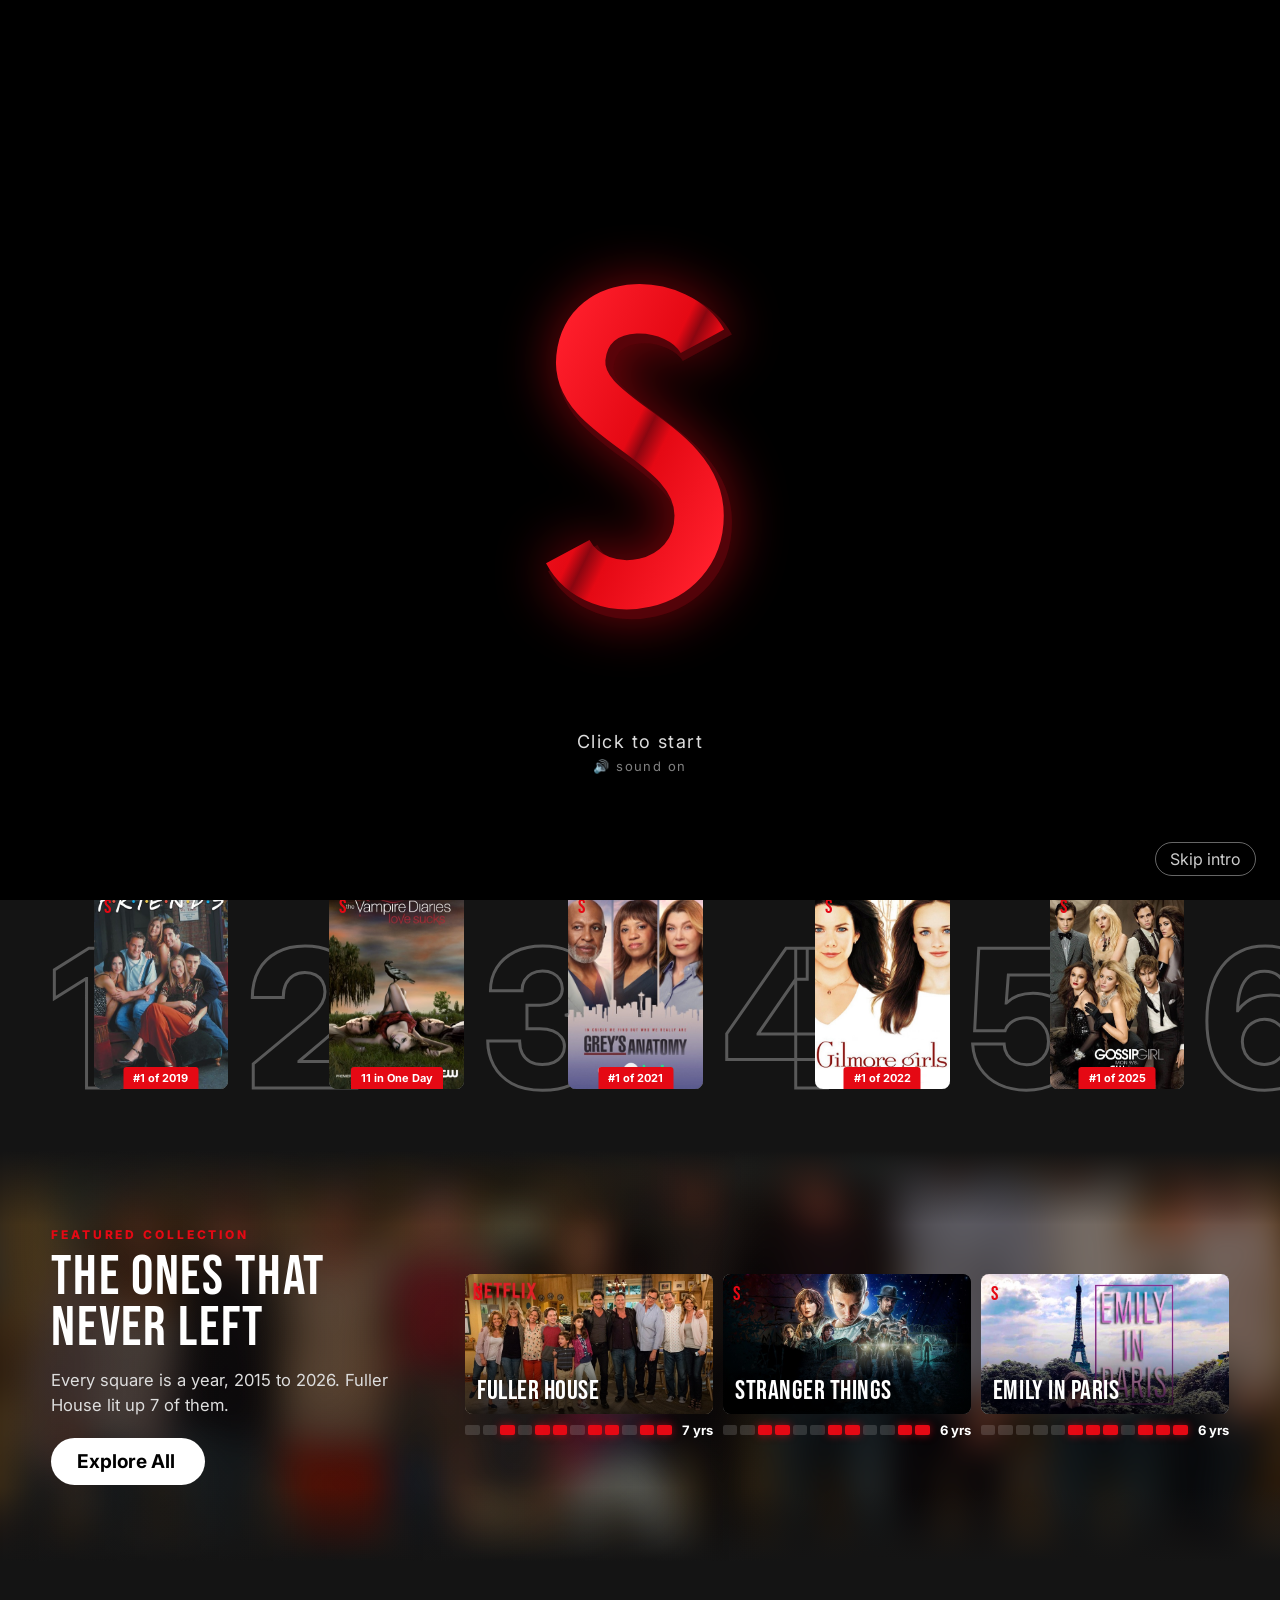
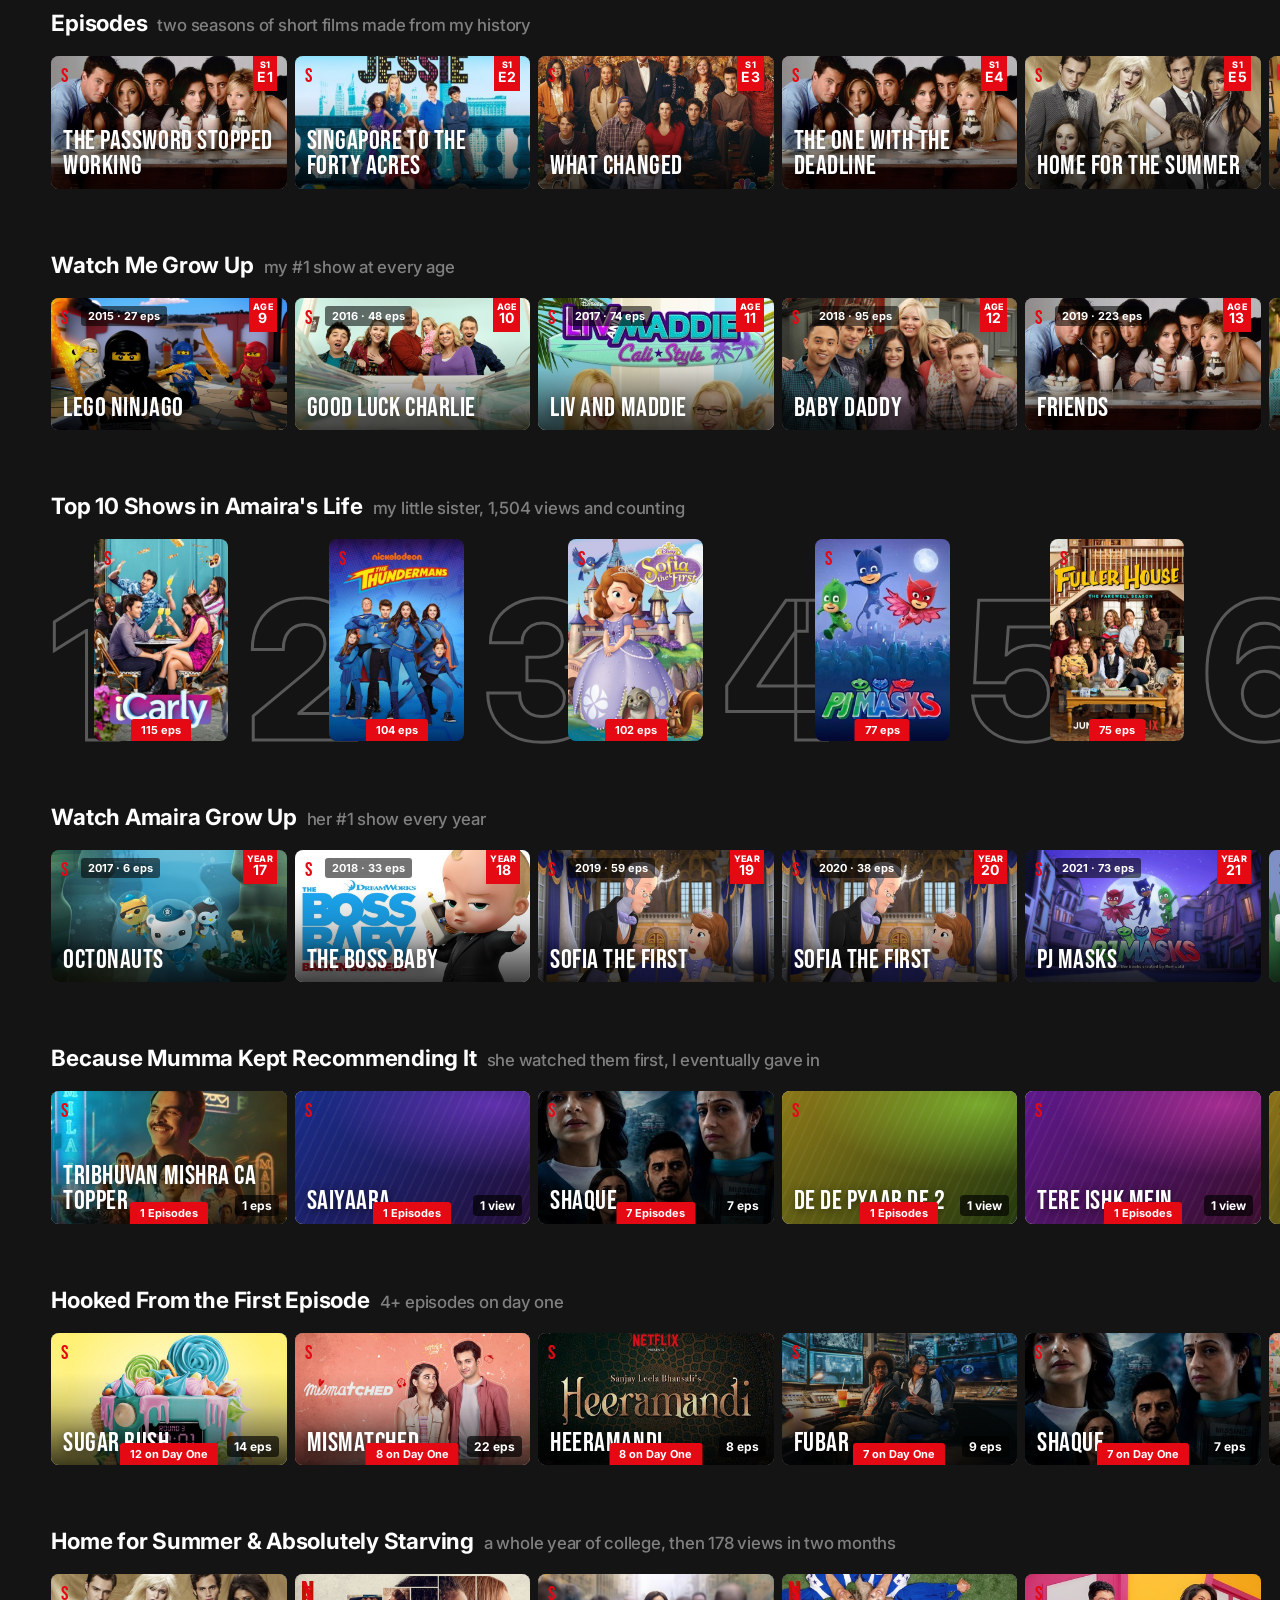
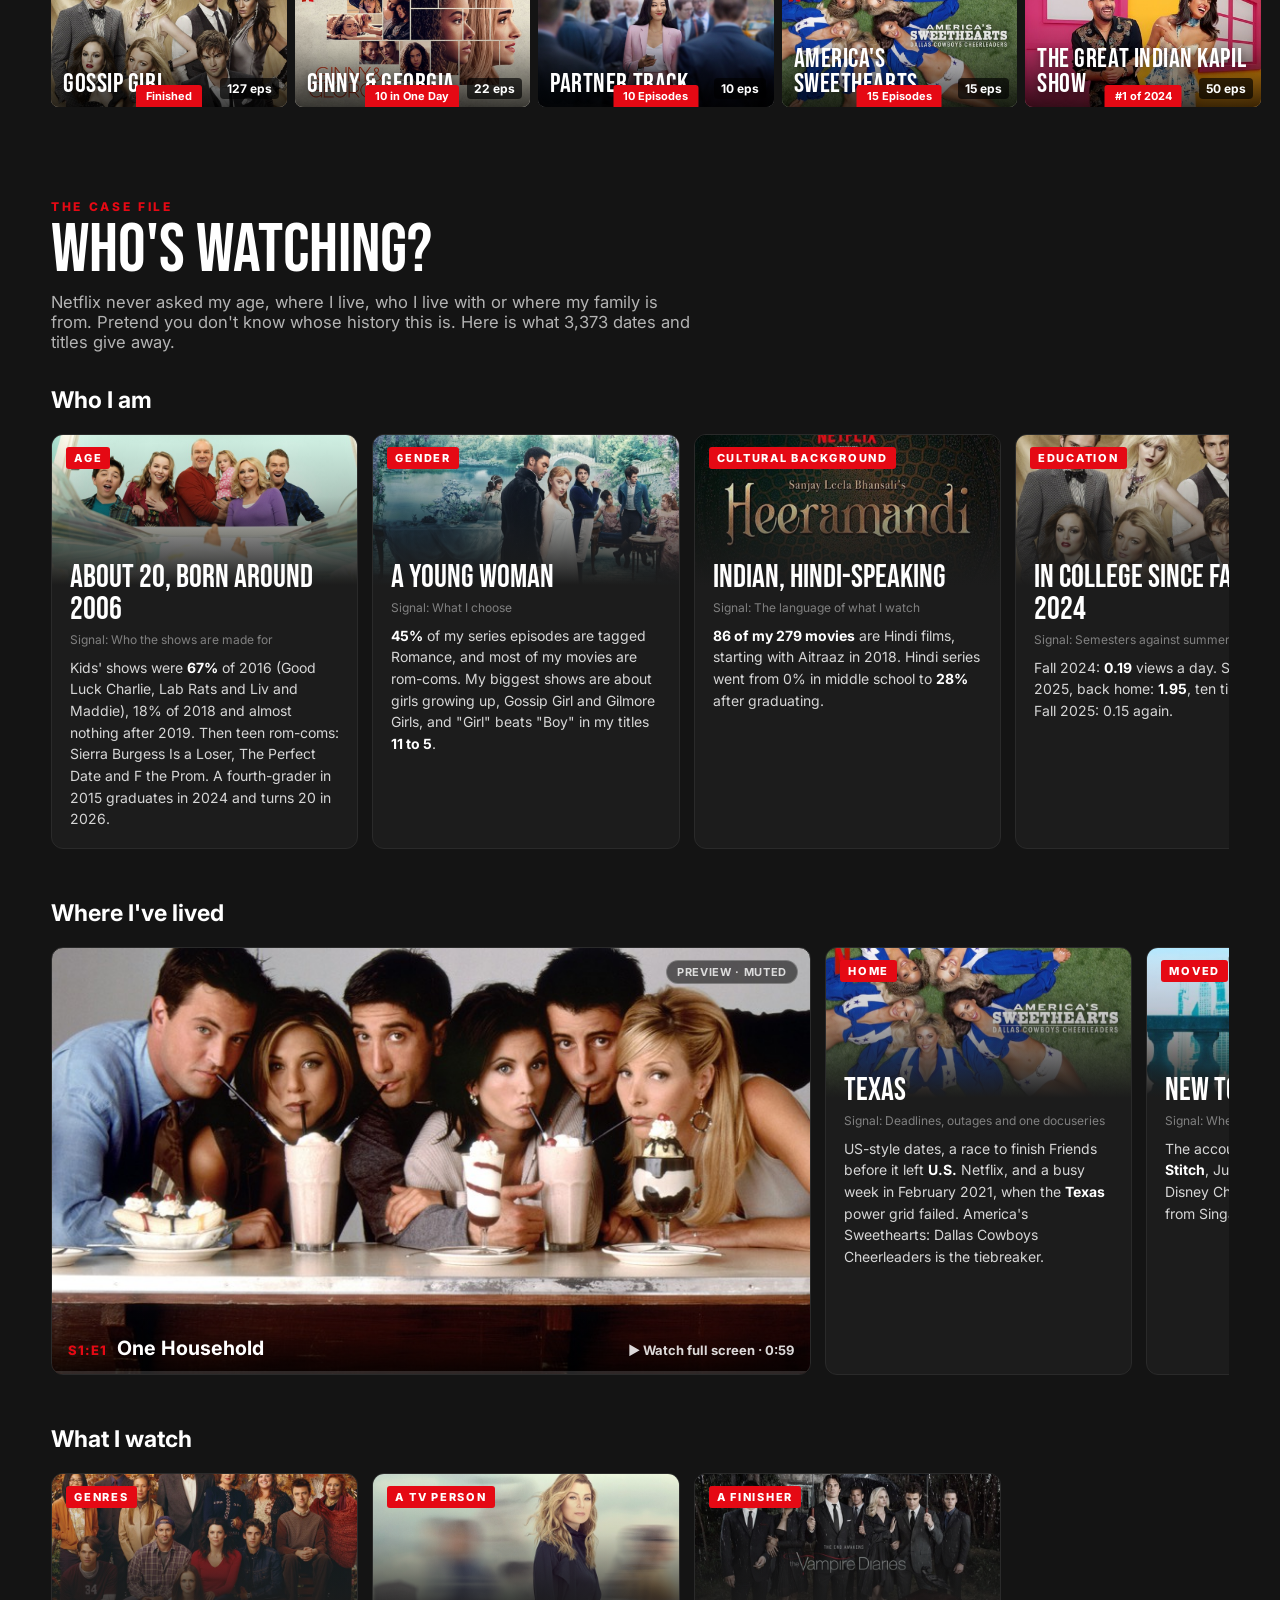
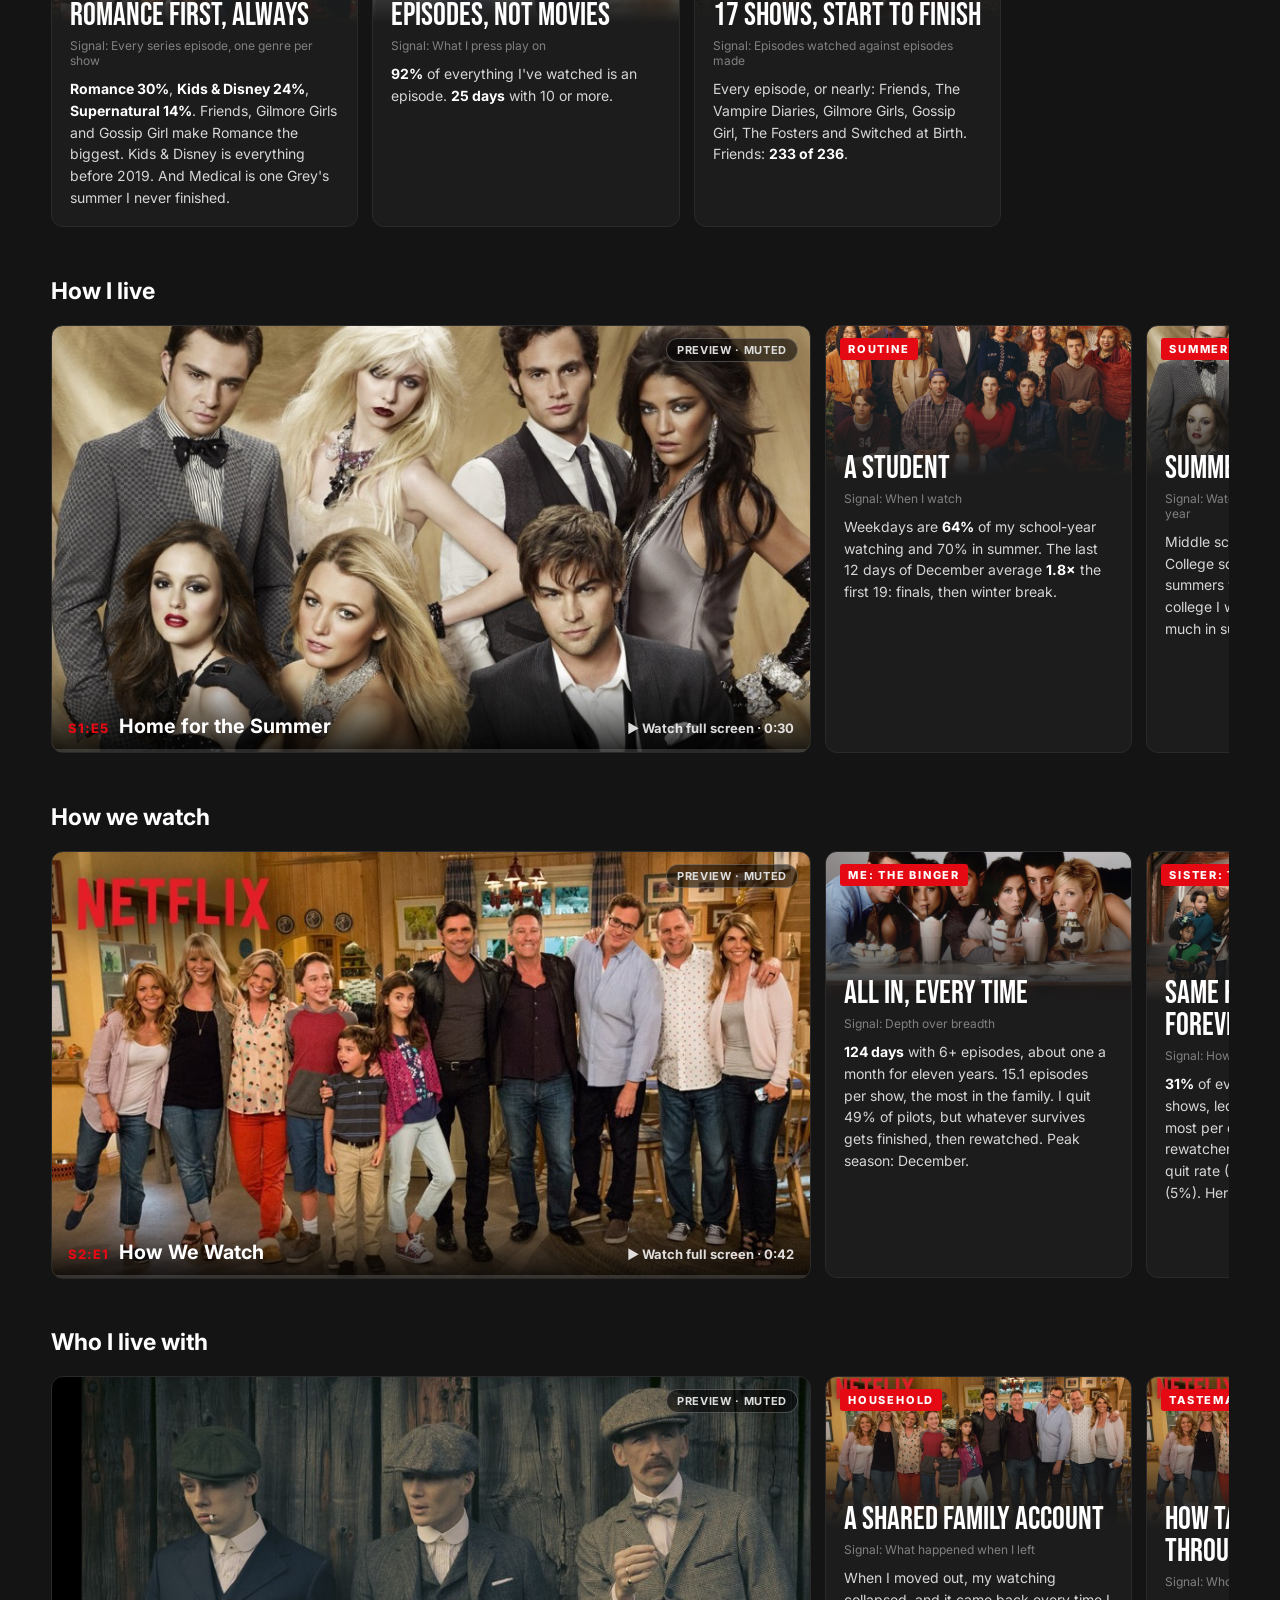
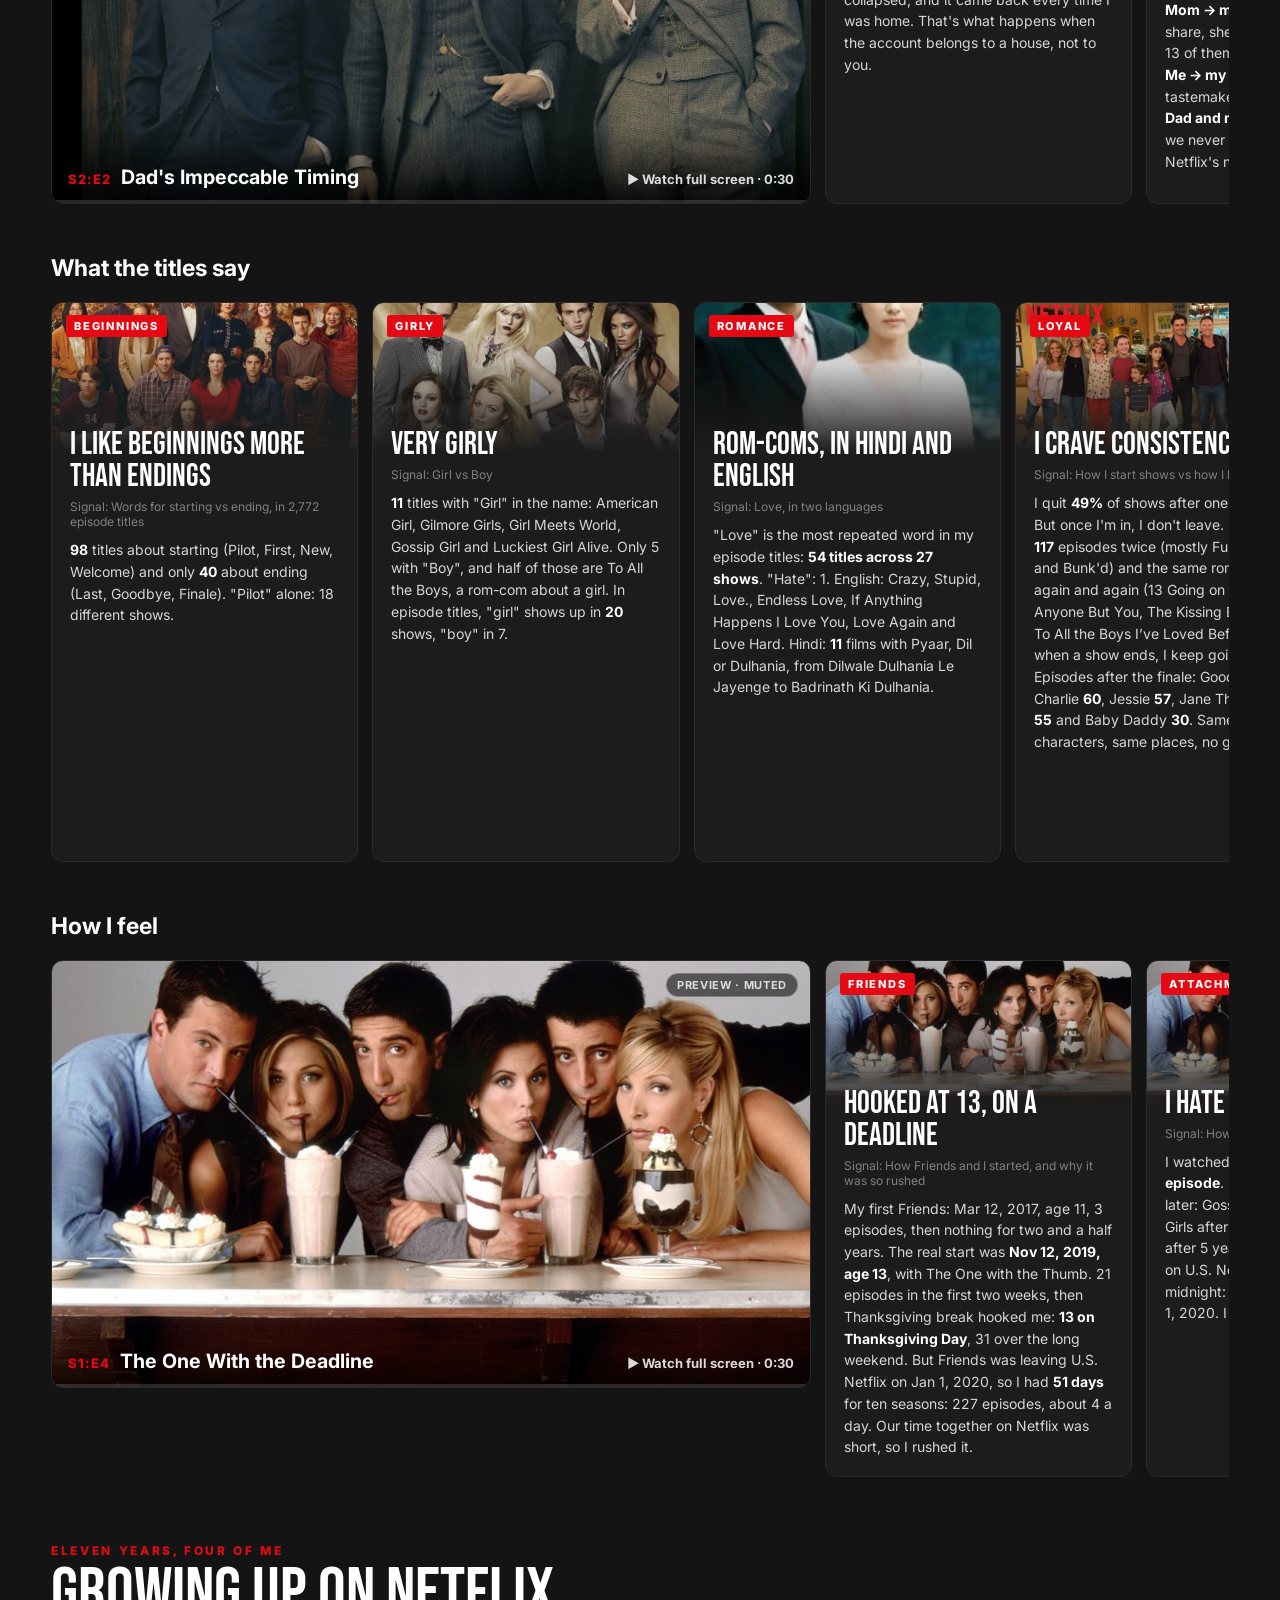
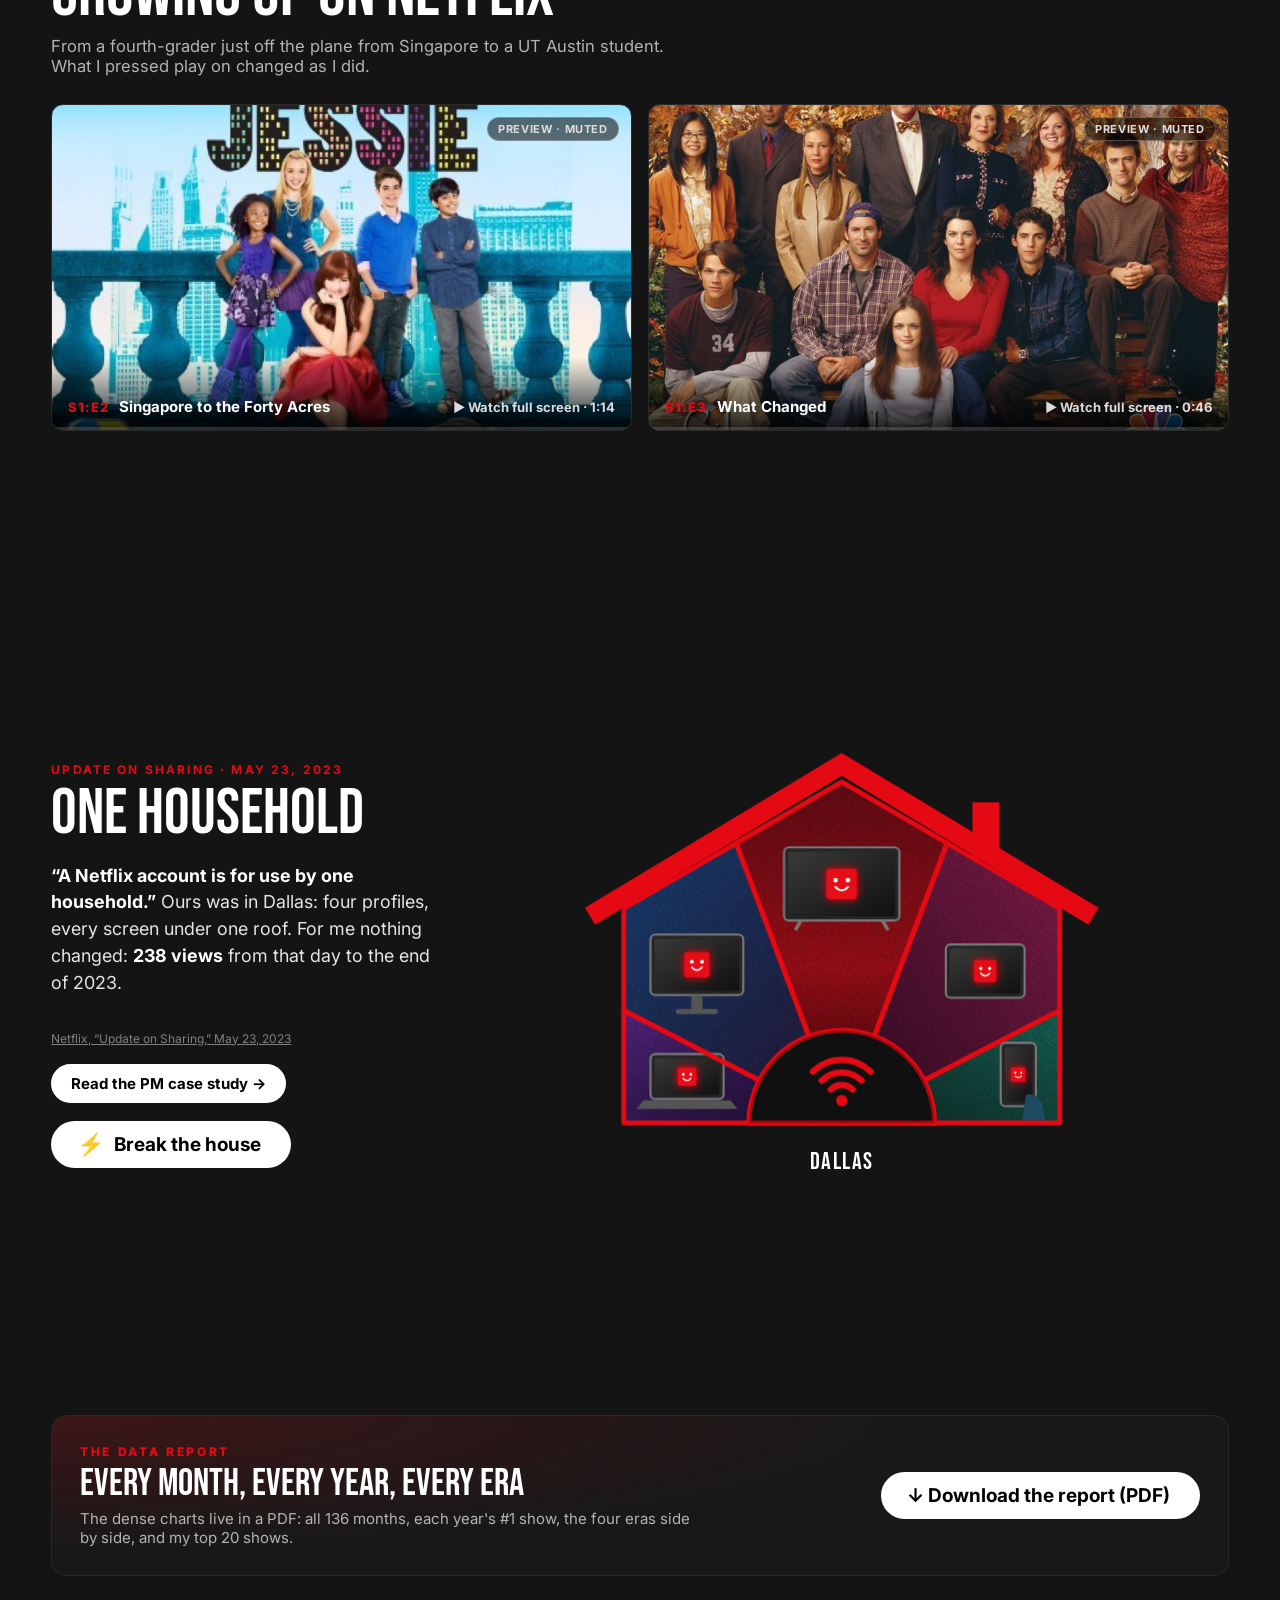
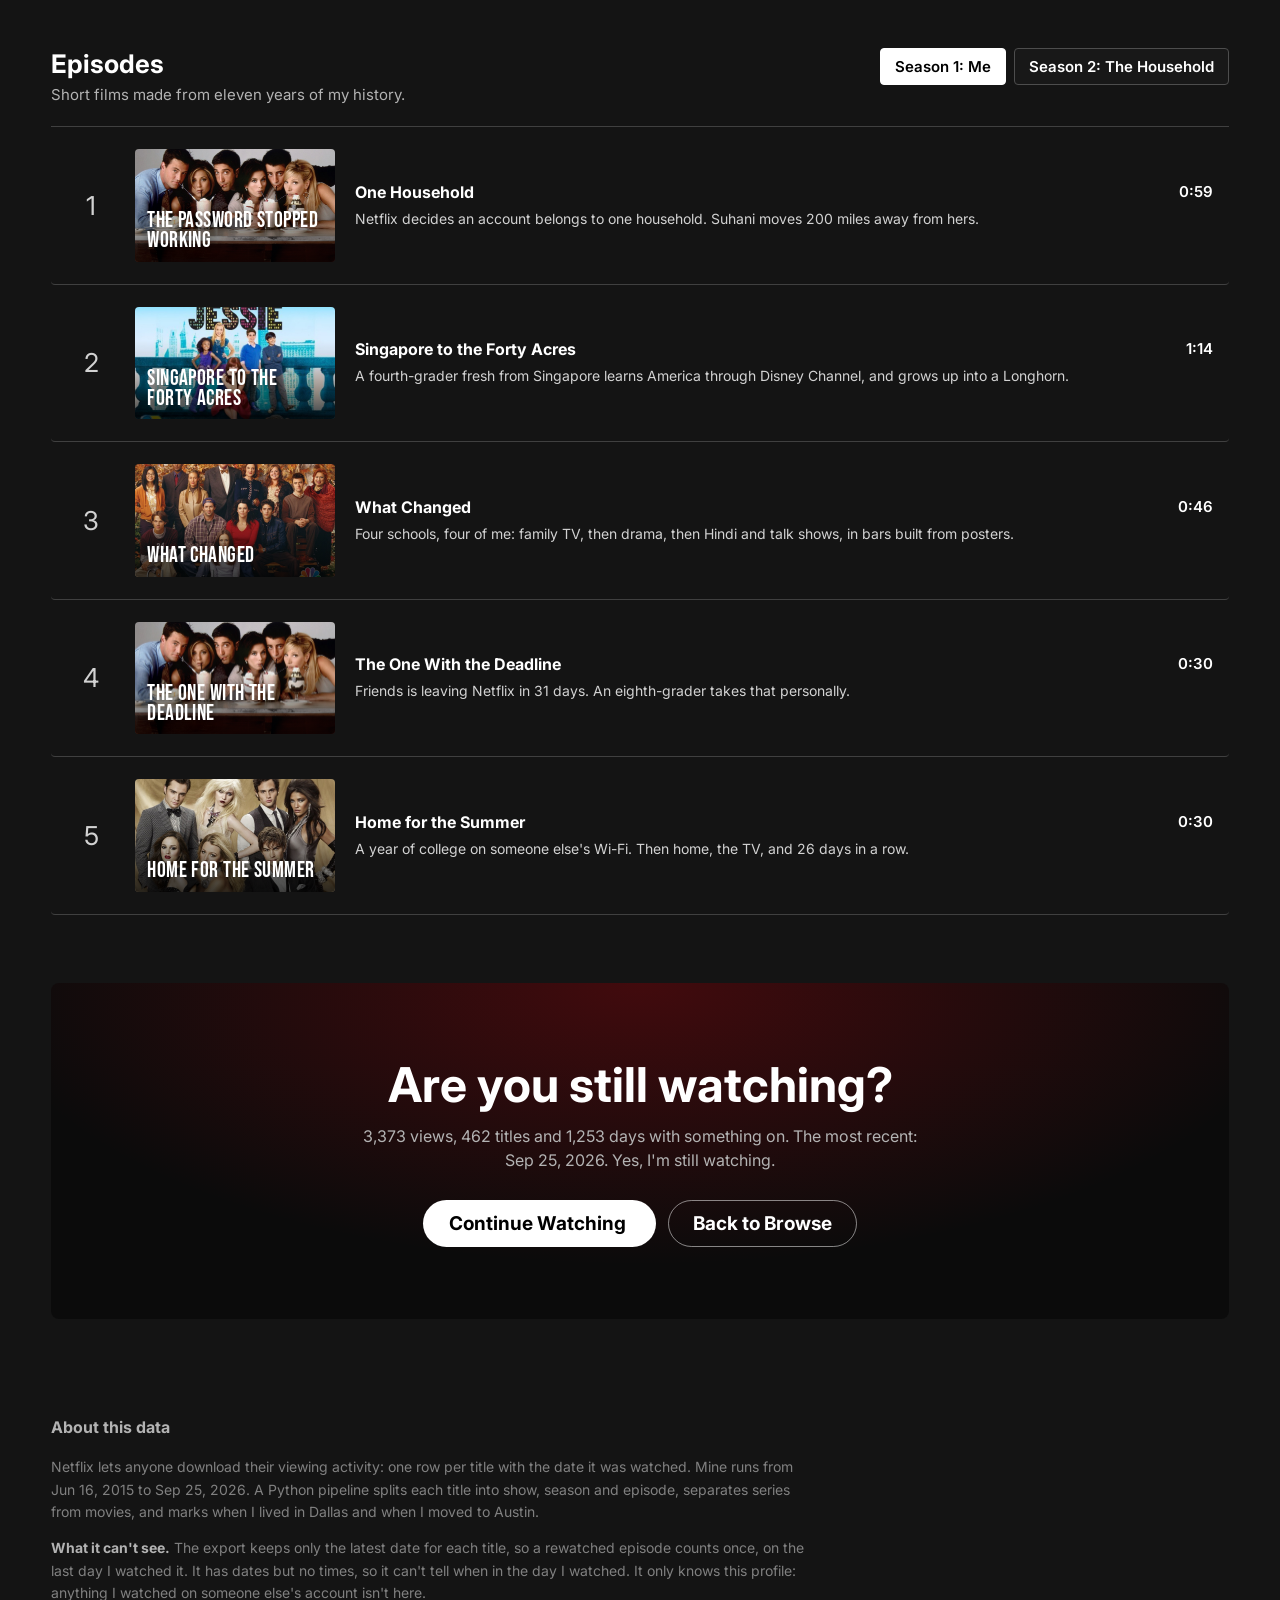
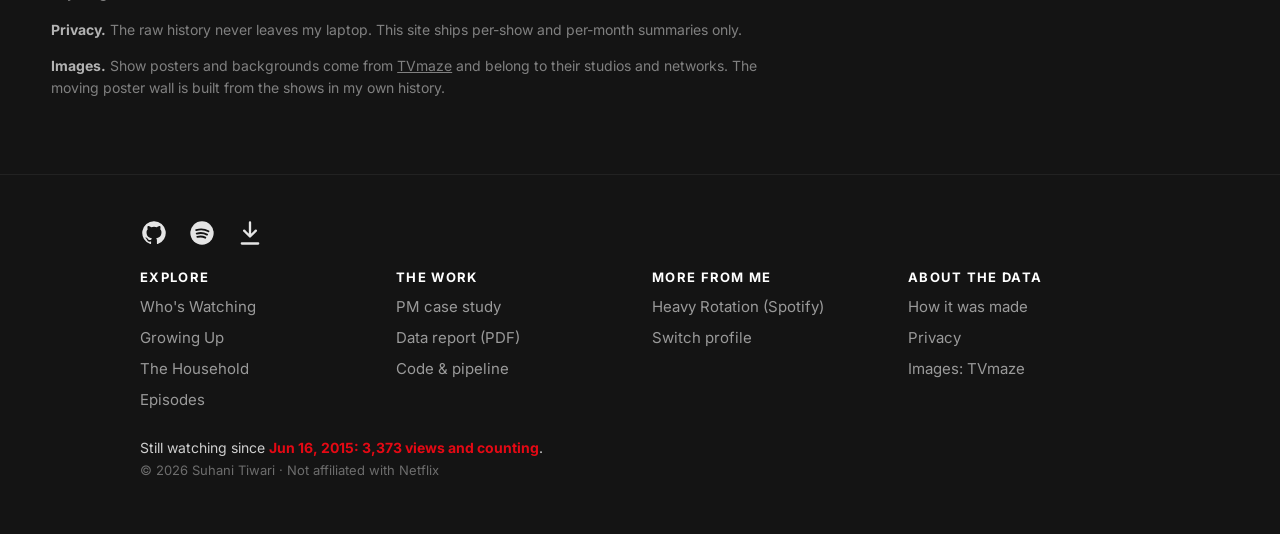
==== index.html @ adca88b9 "New intro and ta-dum, episodes by season with scenes, interactive house, persona peeks, Amaira's row" ====
<!doctype html>
<html lang="en">
<head>
<meta charset="utf-8">
<meta name="viewport" content="width=device-width, initial-scale=1">
<title>Still Watching | Suhani Tiwari</title>
<meta name="description" content="Eleven years of my Netflix viewing history, browsed like Netflix.">
<link rel="preconnect" href="https://fonts.googleapis.com">
<link rel="preconnect" href="https://fonts.gstatic.com" crossorigin>
<link href="https://fonts.googleapis.com/css2?family=Bebas+Neue&family=Yellowtail&family=Inter:wght@400;500;600;700;800&display=swap" rel="stylesheet">
<link rel="stylesheet" href="css/style.css">
</head>
<body>

<!-- The intro: our own ta-dum and logo zoom (not Netflix's), then the profile screen -->
<div class="intro" id="intro" hidden>
  <button class="intro__start" type="button" id="intro-start" aria-label="Start: play the intro">
    <span class="intro__streaks" aria-hidden="true"></span>
    <svg class="intro__logo" viewBox="0 0 140 220" aria-hidden="true">
      <defs><linearGradient id="intro-s" x1="0" y1="0" x2="1" y2="1">
        <stop offset="0" stop-color="#ff1f2c"/><stop offset=".46" stop-color="#e50914"/><stop offset=".52" stop-color="#8a0610"/><stop offset=".6" stop-color="#e50914"/><stop offset="1" stop-color="#ff1f2c"/>
      </linearGradient></defs>
      <path class="intro__ribbon intro__ribbon--shade" pathLength="1" d="M108 44C94 18 38 14 34 54C30 92 106 104 106 150C106 196 44 206 26 172"/>
      <path class="intro__ribbon" pathLength="1" d="M108 44C94 18 38 14 34 54C30 92 106 104 106 150C106 196 44 206 26 172"/>
    </svg>
    <span class="intro__hint">Click to start <small>🔊 sound on</small></span>
  </button>
  <button class="intro__skip" type="button" id="intro-skip">Skip intro</button>
</div>

<!-- Who's watching? -->
<section id="profiles" class="profiles" aria-label="Choose a profile">
  <div class="wordmark profiles__mark">Still Watching</div>
  <div class="profiles__lock" aria-hidden="true">
    <svg viewBox="0 0 120 140"><defs>
      <linearGradient id="shield" x1="0" y1="0" x2="1" y2="1"><stop offset="0" stop-color="#ff5c8a"/><stop offset=".55" stop-color="#e50914"/><stop offset="1" stop-color="#b81d74"/></linearGradient>
      <linearGradient id="shield-in" x1="0" y1="0" x2="0" y2="1"><stop offset="0" stop-color="#ff8fb1" stop-opacity=".9"/><stop offset="1" stop-color="#c2185b" stop-opacity=".6"/></linearGradient>
    </defs>
      <path d="M60 4 112 22v40c0 34-22 60-52 74C30 122 8 96 8 62V22Z" fill="url(#shield)"/>
      <path d="M60 16 101 30v32c0 27-17 48-41 60C36 110 19 89 19 62V30Z" fill="url(#shield-in)"/>
      <rect x="40" y="58" width="40" height="32" rx="6" fill="none" stroke="#fff" stroke-width="5"/>
      <path d="M48 58v-8a12 12 0 0 1 24 0v8" fill="none" stroke="#fff" stroke-width="5" class="profiles__shackle"/>
      <rect x="57.5" y="68" width="5" height="11" rx="2.5" fill="#fff"/>
    </svg>
  </div>
  <p class="profiles__lock-text" id="lock-text">Profile Lock is currently on.</p>
  <h1 class="profiles__title">Who's watching?</h1>
  <div class="profiles__list" id="profile-list"></div>
  <p class="profiles__hint" id="profile-hint" aria-live="polite"></p>
  <button class="profiles__manage" type="button" id="manage"><svg viewBox="0 0 24 24" aria-hidden="true"><path d="M4 20h4L19 9l-4-4L4 16v4Z" fill="none" stroke="currentColor" stroke-width="2" stroke-linejoin="round"/></svg> Manage Profiles</button>
</section>

<header class="nav" id="nav">
  <a class="wordmark nav__mark" href="#top">Still Watching</a>
  <nav class="nav__links" aria-label="Sections">
    <a href="#top" class="is-active">Home</a>
    <a href="#rows">Shows</a>
    <a href="#case">Who's Watching</a>
    <a href="#growth">Growing Up</a>
    <a href="#house">The Household</a>
    <a href="#timeline">Report</a>
    <a href="#episodes">Episodes</a>
    <a href="case-study.html">Case Study</a>
    <a href="#about">About</a>
  </nav>
  <div class="nav__menuwrap">
    <button class="nav__me" type="button" id="switch-profile" aria-haspopup="menu" aria-expanded="false" aria-label="Profile menu"><span class="avatar avatar--sm" id="nav-avatar" aria-hidden="true"></span><span class="nav__caret" aria-hidden="true">▾</span></button>
    <div class="pmenu" id="pmenu" role="menu" hidden>
      <div id="pmenu-profiles"></div>
      <a class="pmenu__item" role="menuitem" href="#about"><svg viewBox="0 0 24 24"><path d="M4 20h4L19 9l-4-4L4 16v4Z" fill="none" stroke="currentColor" stroke-width="2" stroke-linejoin="round"/></svg>Manage Profiles</a>
      <button class="pmenu__item" role="menuitem" type="button" id="pmenu-exit"><svg viewBox="0 0 24 24"><path d="M14 4h6v6M20 4l-9 9M18 14v6H4V6h6" fill="none" stroke="currentColor" stroke-width="2" stroke-linecap="round" stroke-linejoin="round"/></svg>Exit Profile</button>
      <a class="pmenu__item" role="menuitem" href="case-study.html#solution"><svg viewBox="0 0 24 24"><rect x="4" y="4" width="16" height="13" rx="3" fill="none" stroke="currentColor" stroke-width="2"/><circle cx="9.5" cy="10" r="1.2" fill="currentColor"/><circle cx="14.5" cy="10" r="1.2" fill="currentColor"/><path d="M9 13.5c1.6 1.2 4.4 1.2 6 0M8 21l3-4" stroke="currentColor" stroke-width="2" fill="none" stroke-linecap="round"/></svg>Transfer Profile</a>
      <a class="pmenu__item" role="menuitem" href="case-study.html"><svg viewBox="0 0 24 24"><circle cx="12" cy="8" r="4" fill="none" stroke="currentColor" stroke-width="2"/><path d="M4 21c1-4 4.5-6 8-6s7 2 8 6" fill="none" stroke="currentColor" stroke-width="2"/></svg>Account</a>
      <a class="pmenu__item" role="menuitem" href="#about"><svg viewBox="0 0 24 24"><circle cx="12" cy="12" r="9" fill="none" stroke="currentColor" stroke-width="2"/><path d="M9.5 9.5a2.5 2.5 0 1 1 3.5 2.3c-.7.3-1 .9-1 1.7M12 17h.01" stroke="currentColor" stroke-width="2" fill="none" stroke-linecap="round"/></svg>Help Center</a>
      <button class="pmenu__signout" role="menuitem" type="button" id="pmenu-signout">Sign out of Still Watching</button>
    </div>
  </div>
</header>

<main id="top">
  <section class="hero" id="hero">
    <div class="hero__card">
      <div class="hero__wall" id="hero-wall" aria-hidden="true"></div>
      <div class="hero__shade"></div>
      <span class="hero__mark" aria-hidden="true">S</span>
      <button class="hero__toggle" id="video-toggle" type="button" aria-label="Pause the background">
        <svg viewBox="0 0 24 24" aria-hidden="true"><path class="i-pause" d="M7 5h3v14H7zM14 5h3v14h-3z" fill="currentColor"/><path class="i-play" d="M8 5v14l11-7z" fill="currentColor"/></svg>
      </button>
      <div class="hero__body">
        <h2 class="logo" aria-label="The Password Stopped Working">
          <span class="logo__the" aria-hidden="true">The</span>
          <span class="logo__big" aria-hidden="true">Password</span>
          <span class="logo__script" aria-hidden="true">Stopped</span>
          <span class="logo__small" aria-hidden="true">Working</span>
        </h2>
        <p class="hero__meta" id="hero-meta"></p>
        <p class="hero__copy" id="hero-copy"></p>
        <div class="hero__actions">
          <button class="btn btn--play" id="play" type="button"><span class="btn__icon">▶</span> Play</button>
          <button class="btn btn--info" id="more-info" type="button">More Info</button>
        </div>
      </div>
      <div class="hero__badges" id="hero-badges"></div>
    </div>
  </section>

  <div id="rows" class="rows"></div>

  <section class="case" id="case" aria-labelledby="case-title">
    <p class="growth__kicker">The case file</p>
    <h3 class="growth__title" id="case-title">Who's Watching?</h3>
    <p class="growth__sub">Netflix never asked my age, where I live, who I live with or where my family is from. Pretend you don't know whose history this is. Here is what <span id="case-count">my</span> dates and titles give away.</p>
    <div id="case-groups"></div>
  </section>

  <section class="growth" id="growth" aria-labelledby="growth-title">
    <p class="growth__kicker">Eleven years, four of me</p>
    <h3 class="growth__title" id="growth-title">Growing Up on Netflix</h3>
    <p class="growth__sub">From a fourth-grader just off the plane from Singapore to a UT Austin student. What I pressed play on changed as I did.</p>
    <div class="teasers" id="growth-teasers"></div>
  </section>

  <section class="house" id="house" aria-labelledby="house-title">
    <div class="house__stage">
      <div class="house__copy">
        <p class="house__kicker">Update on Sharing · May 23, 2023</p>
        <h3 class="house__title" id="house-title">One Household</h3>
        <div class="house__steps" id="house-steps"></div>
        <p class="house__source"><a href="https://about.netflix.com/en/news/update-on-sharing-may-us" target="_blank" rel="noopener">Netflix, “Update on Sharing,” May 23, 2023</a></p>
        <a class="btn btn--light house__case" href="case-study.html">Read the PM case study →</a>
      </div>
      <div class="house__art" id="house-art"></div>
    </div>
  </section>

  <section class="section report" id="timeline">
    <div class="report__card">
      <div>
        <p class="growth__kicker">The data report</p>
        <h3 class="report__title">Every month, every year, every era</h3>
        <p class="section__sub">The dense charts live in a PDF: all 136 months, each year's #1 show, the four eras side by side, and my top 20 shows.</p>
      </div>
      <a class="btn btn--play" href="report/still-watching-report.pdf" download>↓ Download the report (PDF)</a>
    </div>
  </section>

  <section class="section" id="episodes">
    <div class="episodes__head">
      <h3 class="section__title">Episodes</h3>
      <div class="seasons" role="tablist" id="season-tabs"></div>
    </div>
    <p class="section__sub" id="season-sub"></p>
    <ol class="episodes" id="episode-list"></ol>
  </section>

  <section class="still" id="still">
    <p class="still__q">Are you still watching?</p>
    <p class="still__sub" id="still-sub"></p>
    <div class="still__actions">
      <a class="btn btn--light" href="#top">Continue Watching</a>
      <a class="btn btn--ghost" href="#rows">Back to Browse</a>
    </div>
  </section>

  <footer class="about" id="about">
    <h3>About this data</h3>
    <p>Netflix lets anyone download their viewing activity: one row per title with the date it was watched. Mine runs from <span id="about-from"></span> to <span id="about-to"></span>. A Python pipeline splits each title into show, season and episode, separates series from movies, and marks when I lived in Dallas and when I moved to Austin.</p>
    <p><strong>What it can't see.</strong> The export keeps only the latest date for each title, so a rewatched episode counts once, on the last day I watched it. It has dates but no times, so it can't tell when in the day I watched. It only knows this profile: anything I watched on someone else's account isn't here.</p>
    <p><strong>Privacy.</strong> The raw history never leaves my laptop. This site ships per-show and per-month summaries only.</p>
    <p><strong>Images.</strong> Show posters and backgrounds come from <a href="https://www.tvmaze.com" target="_blank" rel="noopener">TVmaze</a> and belong to their studios and networks. The moving poster wall is built from the shows in my own history.</p>
  </footer>

  <footer class="foot" aria-label="Site footer">
    <div class="foot__inner">
      <div class="foot__social">
        <a href="https://github.com/suhxnitiwari/still-watching" target="_blank" rel="noopener" aria-label="Code on GitHub">
          <svg viewBox="0 0 24 24"><path fill="currentColor" d="M12 2a10 10 0 0 0-3.2 19.5c.5.1.7-.2.7-.5v-1.7c-2.8.6-3.4-1.3-3.4-1.3-.5-1.2-1.1-1.5-1.1-1.5-.9-.6.1-.6.1-.6 1 .1 1.5 1 1.5 1 .9 1.6 2.4 1.1 3 .9.1-.7.4-1.1.6-1.4-2.2-.3-4.6-1.1-4.6-5a3.9 3.9 0 0 1 1-2.7 3.6 3.6 0 0 1 .1-2.7s.8-.3 2.8 1a9.6 9.6 0 0 1 5 0c2-1.3 2.8-1 2.8-1 .5 1.4.2 2.4.1 2.7a3.9 3.9 0 0 1 1 2.7c0 3.9-2.4 4.7-4.6 5 .4.3.7.9.7 1.8V21c0 .3.2.6.7.5A10 10 0 0 0 12 2Z"/></svg></a>
        <a href="https://suhxnitiwari.github.io/listening-galaxy/" target="_blank" rel="noopener" aria-label="My Spotify project, Heavy Rotation">
          <svg viewBox="0 0 24 24"><circle cx="12" cy="12" r="10" fill="currentColor"/><path d="M7 9.5c3.5-1 7.5-.7 10.5 1M7.5 12.5c3-.8 6.2-.5 8.8.9M8 15.3c2.4-.6 4.8-.4 6.8.7" stroke="#141414" stroke-width="1.6" fill="none" stroke-linecap="round"/></svg></a>
        <a href="report/still-watching-report.pdf" download aria-label="Download the data report">
          <svg viewBox="0 0 24 24"><path d="M12 3v12m0 0-5-5m5 5 5-5M5 21h14" stroke="currentColor" stroke-width="2" fill="none" stroke-linecap="round" stroke-linejoin="round"/></svg></a>
      </div>
      <div class="foot__cols">
        <nav aria-label="Explore"><b>Explore</b><a href="#case">Who's Watching</a><a href="#growth">Growing Up</a><a href="#house">The Household</a><a href="#episodes">Episodes</a></nav>
        <nav aria-label="The work"><b>The work</b><a href="case-study.html">PM case study</a><a href="report/still-watching-report.pdf" download>Data report (PDF)</a><a href="https://github.com/suhxnitiwari/still-watching" target="_blank" rel="noopener">Code &amp; pipeline</a></nav>
        <nav aria-label="More from me"><b>More from me</b><a href="https://suhxnitiwari.github.io/listening-galaxy/" target="_blank" rel="noopener">Heavy Rotation (Spotify)</a><a href="#profiles-top" id="foot-switch">Switch profile</a></nav>
        <nav aria-label="About the data"><b>About the data</b><a href="#about">How it was made</a><a href="#about">Privacy</a><a href="https://www.tvmaze.com" target="_blank" rel="noopener">Images: TVmaze</a></nav>
      </div>
      <p class="foot__still">Still watching since <span id="foot-since"></span>.</p>
      <p class="foot__copy">© 2026 Suhani Tiwari · Not affiliated with Netflix</p>
    </div>
  </footer>
</main>

<!-- Title detail -->
<div class="modal" id="modal" role="dialog" aria-modal="true" aria-labelledby="modal-title" hidden>
  <div class="modal__backdrop" data-close></div>
  <article class="modal__card">
    <button class="modal__close" type="button" data-close aria-label="Close">✕</button>
    <div class="modal__art" id="modal-art"></div>
    <div class="modal__body" id="modal-body"></div>
  </article>
</div>

<!-- The player: Play runs the story as a short film -->
<div class="player" id="player" role="dialog" aria-modal="true" aria-label="The Password Stopped Working, episode 1" hidden>
  <div class="player__stage" id="player-stage"></div>
  <div class="player__chrome">
    <div class="player__top">
      <button class="player__icon" type="button" id="player-back" aria-label="Back to browse">
        <svg viewBox="0 0 24 24"><path d="M19 12H5m6-7-7 7 7 7" fill="none" stroke="currentColor" stroke-width="2.2" stroke-linecap="round" stroke-linejoin="round"/></svg>
      </button>
      <button class="player__icon" type="button" id="player-flag" aria-label="Report a problem">
        <svg viewBox="0 0 24 24"><path d="M5 21V4m0 0h9l-1 3h6v8h-8l1-3H5" fill="none" stroke="currentColor" stroke-width="2" stroke-linejoin="round"/></svg>
      </button>
    </div>
    <div class="ppanel" id="pp-next" hidden></div>
    <div class="ppanel" id="pp-episodes" hidden></div>
    <div class="ppanel ppanel--lang" id="pp-lang" hidden>
      <div><h4>Audio</h4><button type="button" class="pp-opt is-on" data-audio="en">English [Original]</button><button type="button" class="pp-opt" data-audio="hi">Hindi</button></div>
      <div><h4>Subtitles</h4><button type="button" class="pp-opt" data-subs="off">Off</button><button type="button" class="pp-opt is-on" data-subs="en">English</button><button type="button" class="pp-opt" data-subs="hi">Hindi</button></div>
    </div>
    <div class="ppanel ppanel--speed" id="pp-speed" hidden>
      <h4>Playback Speed</h4>
      <div class="pp-speeds">
        <button type="button" data-speed="0.5"><i></i>0.5x</button><button type="button" data-speed="0.75"><i></i>0.75x</button>
        <button type="button" data-speed="1" class="is-on"><i></i>1x (Normal)</button><button type="button" data-speed="1.25"><i></i>1.25x</button>
        <button type="button" data-speed="1.5"><i></i>1.5x</button><button type="button" data-speed="3"><i></i>3x (How Suhani Talks)</button>
      </div>
    </div>
    <div class="player__bottom">
      <div class="player__track">
        <div class="player__bar" id="player-bar" role="slider" aria-label="Seek" tabindex="0"><span class="player__fill" id="player-fill"></span><span class="player__knob" id="player-knob"></span></div>
        <span class="player__time" id="player-time">0:00</span>
      </div>
      <div class="player__controls">
        <button class="player__icon" type="button" id="player-toggle" aria-label="Pause">
          <svg viewBox="0 0 24 24"><path class="i-pause" d="M6 4h4v16H6zM14 4h4v16h-4z" fill="currentColor"/><path class="i-play" d="M7 4v16l13-8z" fill="currentColor"/></svg>
        </button>
        <button class="player__icon" type="button" id="player-rew" aria-label="Back 10 seconds">
          <svg viewBox="0 0 24 24"><path d="M12 5V2L7 6l5 4V7a6 6 0 1 1-6 6" fill="none" stroke="currentColor" stroke-width="2" stroke-linecap="round"/><text x="12" y="16.5" font-size="7" font-weight="700" text-anchor="middle" fill="currentColor">10</text></svg>
        </button>
        <button class="player__icon" type="button" id="player-fwd" aria-label="Forward 10 seconds">
          <svg viewBox="0 0 24 24"><path d="M12 5V2l5 4-5 4V7a6 6 0 1 0 6 6" fill="none" stroke="currentColor" stroke-width="2" stroke-linecap="round"/><text x="12" y="16.5" font-size="7" font-weight="700" text-anchor="middle" fill="currentColor">10</text></svg>
        </button>
        <button class="player__icon" type="button" id="player-vol" aria-label="Sound off" aria-pressed="false">
          <svg viewBox="0 0 24 24"><path d="M4 9h4l5-4v14l-5-4H4Z" fill="currentColor"/><path class="i-wave" d="M16 8.5a5 5 0 0 1 0 7M18.5 6a8.5 8.5 0 0 1 0 12" fill="none" stroke="currentColor" stroke-width="2" stroke-linecap="round"/><path class="i-mute" d="m16 9 5 6m0-6-5 6" stroke="currentColor" stroke-width="2" stroke-linecap="round"/></svg>
        </button>
        <p class="player__title"><b>The Password Stopped Working</b> <span>E1</span> One Household</p>
        <button class="player__icon" type="button" id="player-next" aria-label="Next episode">
          <svg viewBox="0 0 24 24"><path d="M5 5v14l11-7Z" fill="none" stroke="currentColor" stroke-width="2" stroke-linejoin="round"/><path d="M19 5v14" stroke="currentColor" stroke-width="2.4" stroke-linecap="round"/></svg>
        </button>
        <button class="player__icon" type="button" id="player-eps" aria-label="Episodes">
          <svg viewBox="0 0 24 24"><rect x="3" y="10" width="14" height="10" rx="2" fill="none" stroke="currentColor" stroke-width="2"/><path d="M7 7h12a2 2 0 0 1 2 2v7M10 4h9" fill="none" stroke="currentColor" stroke-width="2" stroke-linecap="round"/></svg>
        </button>
        <button class="player__icon" type="button" id="player-lang" aria-label="Audio and subtitles">
          <svg viewBox="0 0 24 24"><path d="M4 4h16v12H10l-4 4v-4H4Z" fill="none" stroke="currentColor" stroke-width="2" stroke-linejoin="round"/><path d="M8 9h3m2 0h3M8 12h6" stroke="currentColor" stroke-width="2" stroke-linecap="round"/></svg>
        </button>
        <button class="player__icon" type="button" id="player-speed" aria-label="Playback speed">
          <svg viewBox="0 0 24 24"><path d="M5.6 18.4A9 9 0 1 1 18.4 18.4" fill="none" stroke="currentColor" stroke-width="2" stroke-linecap="round"/><path d="m12 14 4-5" stroke="currentColor" stroke-width="2.4" stroke-linecap="round"/><circle cx="12" cy="14" r="1.8" fill="currentColor"/></svg>
        </button>
        <button class="player__icon" type="button" id="player-full" aria-label="Full screen">
          <svg viewBox="0 0 24 24"><path d="M4 9V4h5M15 4h5v5M20 15v5h-5M9 20H4v-5" fill="none" stroke="currentColor" stroke-width="2" stroke-linecap="round" stroke-linejoin="round"/></svg>
        </button>
      </div>
    </div>
  </div>
</div>

<div class="tooltip" id="tooltip" hidden></div>

<script src="js/app.js"></script>
</body>
</html>
---- css/style.css ----
:root {
  --bg: #141414;
  --bg-2: #181818;
  --card: #2f2f2f;
  --text: #fff;
  --muted: #b3b3b3;
  --dim: #808080;
  --red: #e50914;
  --red-dark: #b20710;
  --green: #46d369;
  --gutter: clamp(16px, 4vw, 60px);
  --display: "Bebas Neue", Impact, "Arial Narrow", sans-serif;
  --body: Inter, "Helvetica Neue", Arial, sans-serif;
}

* { box-sizing: border-box; }
html { scroll-behavior: smooth; }
body {
  margin: 0;
  background: var(--bg);
  color: var(--text);
  font-family: var(--body);
  -webkit-font-smoothing: antialiased;
  overflow-x: hidden;
}
body.locked { overflow: hidden; }
a { color: inherit; }
button { font: inherit; color: inherit; }
:focus-visible { outline: 2px solid #fff; outline-offset: 3px; }

.wordmark {
  font-family: var(--display);
  color: var(--red);
  letter-spacing: .04em;
  text-transform: uppercase;
  text-decoration: none;
  line-height: 1;
  text-shadow: 0 2px 6px rgba(0, 0, 0, .4);
}

/* ---------- Intro ---------- */
.intro { position: fixed; inset: 0; z-index: 60; background: #000; display: grid; place-items: center; overflow: hidden; }
.intro[hidden] { display: none; }
.intro__start { position: relative; background: none; border: 0; cursor: pointer; display: grid; place-items: center; width: 100%; height: 100%; }
.intro__logo { position: relative; z-index: 2; width: clamp(120px, 18vw, 230px); overflow: visible; transform-origin: 50% 50%;
  filter: drop-shadow(0 0 28px rgba(229, 9, 20, .55)) drop-shadow(0 18px 30px rgba(0, 0, 0, .8)); animation: breathe 2.4s ease-in-out infinite; }
@keyframes breathe { 50% { transform: scale(1.04); filter: drop-shadow(0 0 50px rgba(229, 9, 20, .8)) drop-shadow(0 18px 30px rgba(0, 0, 0, .8)); } }
.intro__ribbon { fill: none; stroke: url(#intro-s); stroke-width: 30; stroke-linecap: butt; stroke-dasharray: 1; stroke-dashoffset: 0; }
.intro__ribbon--shade { stroke: #5a040a; stroke-width: 34; transform: translate(3px, 4px); opacity: .8; }
.intro__hint { position: absolute; bottom: 14vh; left: 0; right: 0; color: #ddd; font-size: 18px; letter-spacing: .08em; }
.intro__hint small { display: block; margin-top: 6px; color: var(--dim); font-size: 13px; }
.intro__skip { position: absolute; right: 24px; bottom: 24px; background: none; border: 1px solid rgba(255, 255, 255, .4); color: #ccc; border-radius: 999px; padding: 6px 14px; cursor: pointer; }
.intro__streaks { position: absolute; inset: 0; z-index: 1; pointer-events: none; }
.intro__streaks i { position: absolute; top: -10%; bottom: -10%; left: 50%; width: var(--w); background: var(--c); opacity: 0;
  box-shadow: 0 0 18px var(--c); transform: translateX(0) scaleY(0); }
.intro.is-playing .intro__hint, .intro.is-playing .intro__skip { opacity: 0; transition: opacity .3s; }
.intro.is-playing .intro__logo { animation: logo-through 1.5s cubic-bezier(.7, 0, .9, .4) 1.05s forwards; }
.intro.is-playing .intro__ribbon { animation: ribbon-draw .75s cubic-bezier(.6, 0, .2, 1) both; }
.intro.is-playing .intro__ribbon--shade { animation-delay: .06s; }
.intro.is-playing .intro__streaks i { animation: streak 1.5s cubic-bezier(.3, 0, .2, 1) calc(1.15s + var(--d)) forwards; }
.intro.is-playing::after { content: ""; position: absolute; inset: 0; z-index: 3; background: #000; opacity: 0; animation: fade-black .45s ease-in 2.5s forwards; pointer-events: none; }
@keyframes ribbon-draw { from { stroke-dashoffset: 1; } }
@keyframes logo-through { to { transform: scale(16); opacity: 0; filter: blur(6px); } }
@keyframes streak {
  0% { opacity: 0; transform: translateX(0) scaleY(0); }
  25% { opacity: 1; transform: translateX(calc(var(--x) * 8vw)) scaleY(1); }
  100% { opacity: 0; transform: translateX(calc(var(--x) * 70vw)) scaleY(1.1); }
}
@keyframes fade-black { to { opacity: 1; } }
@media (prefers-reduced-motion: reduce) { .intro.is-playing .intro__logo, .intro.is-playing .intro__streaks i, .intro.is-playing .intro__ribbon { animation: none; } }

/* ---------- Who's watching? ---------- */
.profiles {
  position: fixed; inset: 0; z-index: 50; overflow-y: auto;
  display: flex; flex-direction: column; align-items: center; justify-content: center;
  background: radial-gradient(120% 90% at 50% 0%, #4d0f18 0%, #2a070c 45%, #120304 100%);
  padding: 90px var(--gutter) 40px;
  transition: opacity .6s ease, transform .6s ease;
}
.profiles.is-leaving { opacity: 0; transform: scale(1.08); pointer-events: none; }
.profiles__mark { position: absolute; top: 28px; left: var(--gutter); font-size: 34px; }
.profiles__lock { width: clamp(70px, 7vw, 100px); filter: drop-shadow(0 6px 24px rgba(229, 9, 20, .45)); }
.profiles__lock svg { display: block; width: 100%; }
.profiles__shackle { transition: transform .35s ease; transform-origin: 72px 58px; }
.profiles.is-unlocked .profiles__shackle { transform: translateY(-6px) rotate(28deg); }
.profiles__lock-text { margin: 18px 0 clamp(40px, 8vh, 96px); font-size: clamp(15px, 1.3vw, 19px); }
.profiles__title { font-weight: 700; font-size: clamp(30px, 3.4vw, 48px); margin: 0 0 32px; letter-spacing: -.01em; }
.profiles__list { display: flex; flex-wrap: wrap; justify-content: center; gap: clamp(14px, 2vw, 28px); }
.profile {
  display: flex; flex-direction: column; align-items: center; gap: 16px;
  background: none; border: 0; cursor: pointer; padding: 0; color: #bdbdbd;
}
.profile .avatar { width: clamp(92px, 9.5vw, 150px); border: 3px solid transparent; transition: border-color .15s, transform .15s; }
.profile:hover .avatar, .profile:focus-visible .avatar { border-color: #fff; }
.profile:hover, .profile:focus-visible { color: #fff; }
.profile:focus-visible { outline: none; }
.profile.is-shaking .avatar { animation: shake .4s; }
@keyframes shake { 25% { transform: translateX(-6px); } 50% { transform: translateX(6px); } 75% { transform: translateX(-3px); } }
.profile__name { font-size: clamp(15px, 1.4vw, 21px); font-weight: 500; }
.profile--add .avatar { display: grid; place-items: center; background: rgba(255, 255, 255, .08); font-size: 64px; font-weight: 200; color: #ddd; }
.profiles__hint { min-height: 1.4em; margin: 22px 0 0; color: #e5e5e5; font-size: 15px; text-align: center; }
.profiles__manage {
  margin-top: 18px; display: inline-flex; align-items: center; gap: 10px;
  background: rgba(0, 0, 0, .35); border: 1px solid rgba(255, 255, 255, .6); border-radius: 999px;
  padding: 10px 22px; font-size: 17px; font-weight: 600; cursor: pointer;
}
.profiles__manage svg { width: 20px; height: 20px; }
.profiles__manage:hover { background: rgba(255, 255, 255, .1); }

/* Avatars: drawn faces on a color, square with soft corners */
.avatar { position: relative; display: block; aspect-ratio: 1; border-radius: 8px; overflow: hidden; }
.avatar svg { display: block; width: 100%; height: 100%; }
.avatar__lock, .avatar__kids { position: absolute; z-index: 1; }
.avatar__lock { left: 9%; bottom: 9%; width: 16%; color: #fff; }
.avatar__kids {
  right: 6%; bottom: 7%; font: 800 clamp(13px, 1.3vw, 20px)/1 var(--body); color: #e50914;
  background: #fff; padding: 2px 5px 3px; border-radius: 5px; letter-spacing: -.02em;
}
.avatar--sm { width: 34px; border-radius: 5px; }

/* ---------- Nav ---------- */
.nav {
  position: fixed; top: 0; left: 0; right: 0; z-index: 20;
  display: flex; align-items: center; gap: 28px;
  padding: 14px var(--gutter);
  background: linear-gradient(180deg, rgba(20, 3, 6, .95), rgba(20, 3, 6, 0));
  transition: background .3s;
}
.nav.is-solid { background: #000; }
.nav__mark { font-size: 32px; }
.nav__links { display: flex; gap: 4px; font-size: 15px; }
.nav__links a { text-decoration: none; color: #b8b8b8; padding: 8px 15px; border-radius: 999px; transition: color .2s, background .2s; }
.nav__links a:hover { color: #fff; }
.nav__links a.is-active { color: #fff; background: rgba(255, 255, 255, .16); font-weight: 600; }
.nav__me { margin-left: auto; display: flex; align-items: center; gap: 8px; background: none; border: 0; padding: 0; cursor: pointer; }
.nav__me:hover .avatar { box-shadow: 0 0 0 2px #fff; }
.nav__caret { font-size: 12px; color: #ddd; }

/* Profile menu */
.nav__menuwrap { margin-left: auto; position: relative; }
.nav__menuwrap .nav__me { margin-left: 0; }
.pmenu { position: absolute; right: 0; top: calc(100% + 12px); width: 280px; background: #262626; border-radius: 12px; padding: 8px; box-shadow: 0 18px 40px rgba(0, 0, 0, .6); z-index: 30; }
.pmenu[hidden] { display: none; }
.pmenu__profile, .pmenu__item { display: flex; align-items: center; gap: 14px; width: 100%; padding: 10px 12px; border-radius: 8px; border: 2px solid transparent;
  background: none; color: #fff; font-size: 17px; text-decoration: none; cursor: pointer; text-align: left; }
.pmenu__profile:hover, .pmenu__item:hover, .pmenu__profile:focus-visible, .pmenu__item:focus-visible { border-color: #fff; outline: none; }
.pmenu__profile .avatar { width: 34px; position: relative; }
.pmenu__profile .avatar__kids { font-size: 8px; padding: 1px 2px; }
.pmenu__item svg { width: 26px; height: 26px; flex: none; }
.pmenu__signout { display: block; width: 100%; margin-top: 6px; padding: 14px 12px; border: 0; border-top: 1px solid #3a3a3a; background: none; color: #fff; font-size: 16px; text-align: left; cursor: pointer; }
.pmenu__signout:hover { text-decoration: underline; }
.toast { position: fixed; left: 50%; bottom: 28px; transform: translate(-50%, 20px); z-index: 80; background: #fff; color: #111; font-weight: 600; padding: 12px 18px; border-radius: 8px; opacity: 0; pointer-events: none; transition: opacity .3s, transform .3s; }
.toast.is-on { opacity: 1; transform: translate(-50%, 0); animation: toast-out .3s 3s forwards; }
@keyframes toast-out { to { opacity: 0; } }

/* ---------- Hero: an inset billboard with the video playing ---------- */
body { background: linear-gradient(180deg, #2b070d 0, #170507 520px, var(--bg) 900px) no-repeat, var(--bg); }
.hero { padding: 76px var(--gutter) 0; }
.hero__card {
  position: relative; overflow: hidden; border-radius: 22px;
  min-height: min(80vh, 780px);
  display: flex; align-items: flex-end;
  padding: 0 clamp(20px, 3vw, 48px) clamp(28px, 5vh, 56px);
  box-shadow: 0 30px 60px rgba(0, 0, 0, .45);
}
.hero__wall { position: absolute; inset: 0; background: #0b0b0b; }

/* The poster wall: my own shows in tilted columns, drifting like a slow camera move */
.wall { position: absolute; inset: 0; z-index: 0; overflow: hidden; background: #0b0b0b; }
.wall__grid {
  position: absolute; left: -25%; right: -25%; top: -60%; bottom: -60%;
  display: flex; gap: 14px; justify-content: center;
  transform: rotateZ(-14deg);
}
.wall__col { flex: 0 0 auto; width: clamp(110px, 10.5vw, 180px); display: flex; flex-direction: column; gap: 14px; animation: drift var(--speed, 70s) linear infinite; }
.wall__col:nth-child(even) { animation-direction: reverse; margin-top: -60px; }
.wall__col img { width: 100%; aspect-ratio: 2 / 3; object-fit: cover; border-radius: 8px; display: block; box-shadow: 0 10px 30px rgba(0, 0, 0, .55); filter: saturate(.9) brightness(.82); }
@keyframes drift { to { transform: translateY(-50%); } }
.wall.is-paused .wall__col { animation-play-state: paused; }
.wall::before { content: ""; position: absolute; inset: 0; z-index: 1; background: radial-gradient(60% 75% at 8% 55%, rgba(229, 9, 20, .55), transparent 70%), linear-gradient(0deg, rgba(0, 0, 0, .35), rgba(0, 0, 0, .35)); mix-blend-mode: normal; }
.wall::after { content: ""; position: absolute; inset: 0; z-index: 1; background: repeating-linear-gradient(0deg, rgba(0, 0, 0, .22) 0 1px, transparent 1px 3px); pointer-events: none; }
.hero__shade {
  position: absolute; inset: 0;
  background:
    linear-gradient(90deg, rgba(0, 0, 0, .78) 0%, rgba(0, 0, 0, .45) 38%, transparent 70%),
    linear-gradient(0deg, rgba(0, 0, 0, .6) 0%, transparent 45%);
}
.hero__mark { position: absolute; top: clamp(18px, 3vw, 40px); left: clamp(20px, 3vw, 48px); font-family: var(--display); color: var(--red); font-size: 52px; line-height: 1; }
.hero__toggle {
  position: absolute; top: clamp(18px, 3vw, 40px); right: clamp(20px, 3vw, 48px);
  width: 42px; height: 42px; border-radius: 50%; border: 1px solid rgba(255, 255, 255, .5);
  background: rgba(0, 0, 0, .35); cursor: pointer; display: grid; place-items: center;
}
.hero__toggle svg { width: 18px; height: 18px; }
.hero__toggle .i-play { display: none; }
.hero__toggle.is-paused .i-play { display: block; }
.hero__toggle.is-paused .i-pause { display: none; }
.hero__body { position: relative; max-width: 720px; }

/* A show-logo title, like the billboard art */
.logo { margin: 0 0 18px; display: inline-grid; line-height: .9; text-shadow: 0 4px 22px rgba(0, 0, 0, .55); }
.logo__the, .logo__script { font-family: "Yellowtail", cursive; color: var(--red); font-weight: 400; }
.logo__the { font-size: clamp(30px, 3.4vw, 50px); margin-left: 12%; margin-bottom: -.25em; }
.logo__big { font-family: var(--display); font-size: clamp(64px, 8vw, 116px); letter-spacing: .01em; }
.logo__script { font-size: clamp(54px, 6.4vw, 96px); margin: -.28em 0 -.2em 6%; transform: rotate(-6deg); transform-origin: left; }
.logo__small { font-family: var(--display); color: var(--red); font-size: clamp(30px, 3.4vw, 50px); justify-self: end; margin-right: 6%; letter-spacing: .04em; }

.hero__meta { display: flex; flex-wrap: wrap; align-items: center; gap: 10px; font-size: clamp(15px, 1.25vw, 19px); font-weight: 700; margin: 0 0 14px; }
.hero__meta .dot { width: 4px; height: 4px; border-radius: 50%; background: #aaa; }
.hero__copy { font-size: clamp(16px, 1.45vw, 22px); line-height: 1.45; margin: 0 0 24px; max-width: 640px; text-shadow: 0 1px 4px rgba(0, 0, 0, .6); }
.hero__actions { display: flex; gap: 12px; flex-wrap: wrap; }
.hero__badges { position: absolute; right: clamp(20px, 3vw, 48px); bottom: clamp(28px, 5vh, 56px); display: flex; gap: 8px; flex-wrap: wrap; justify-content: flex-end; max-width: 40%; }
.chip {
  display: inline-flex; align-items: center; gap: 8px; padding: 8px 12px; border-radius: 8px;
  background: rgba(0, 0, 0, .55); backdrop-filter: blur(6px); font-size: 14px; font-weight: 600;
}
.chip i { width: 18px; height: 14px; background: linear-gradient(135deg, #ff3d6e, #e50914 50%, #7b2ff7); clip-path: polygon(0 50%, 100% 0, 100% 100%); }
.match { color: var(--green); font-weight: 700; }
.pill { border: 1px solid rgba(255, 255, 255, .5); padding: 1px 6px; font-size: 12px; border-radius: 3px; }
.top-badge {
  display: inline-flex; flex-direction: column; align-items: center; justify-content: center;
  width: 26px; height: 28px; background: var(--red); border-radius: 2px;
  font-size: 7px; font-weight: 800; line-height: 1; letter-spacing: .02em;
}
.top-badge b { font-size: 12px; }

.btn {
  display: inline-flex; align-items: center; gap: 10px;
  border: 0; border-radius: 999px; cursor: pointer;
  padding: 12px 30px 12px 26px; font-size: 19px; font-weight: 700;
  text-decoration: none; transition: background .15s, opacity .15s;
}
.btn__icon { font-size: 22px; line-height: 1; }
.btn--play, .btn--light { background: #fff; color: #000; }
.btn--play:hover, .btn--light:hover { background: rgba(255, 255, 255, .75); }
.btn--info { background: rgba(109, 109, 110, .55); padding-left: 28px; backdrop-filter: blur(6px); }
.btn--info:hover { background: rgba(109, 109, 110, .45); }
.btn--ghost { background: transparent; border: 1px solid rgba(255, 255, 255, .5); padding: 9px 24px; }
.btn--ghost:hover { border-color: #fff; }

/* ---------- Rows ---------- */
.rows { position: relative; margin-top: 44px; z-index: 2; }
.row { margin-bottom: 48px; }
.row__title { font-size: clamp(19px, 1.75vw, 30px); font-weight: 700; margin: 0 var(--gutter) 14px; color: #fff; letter-spacing: -.01em; }
.row__sub { font-weight: 500; color: var(--dim); font-size: .75em; margin-left: 10px; }
.row__track { position: relative; }
.row__scroller {
  display: flex; gap: 8px;
  overflow-x: auto; scroll-snap-type: x mandatory; scrollbar-width: none;
  padding: 6px var(--gutter) 14px; scroll-padding: 0 var(--gutter);
}
.row__scroller::-webkit-scrollbar { display: none; }
.row__arrow {
  position: absolute; top: 6px; bottom: 14px; width: calc(var(--gutter) - 6px); min-width: 32px; z-index: 3;
  border: 0; background: rgba(20, 20, 20, .6); cursor: pointer;
  font-size: 34px; opacity: 0; transition: opacity .2s, background .2s;
}
.row__arrow--prev { left: 0; border-radius: 0 4px 4px 0; }
.row__arrow--next { right: 0; border-radius: 4px 0 0 4px; }
.row__track:hover .row__arrow, .row__arrow:focus-visible { opacity: 1; }
.row__arrow:hover { background: rgba(20, 20, 20, .85); }
.row__arrow[disabled] { visibility: hidden; }

.tile {
  flex: 0 0 auto; width: clamp(220px, 18.4vw, 380px); aspect-ratio: 16 / 9;
  scroll-snap-align: start;
  border: 0; padding: 0; cursor: pointer; border-radius: 8px;
  position: relative; overflow: hidden; text-align: left;
  transition: transform .25s ease, box-shadow .25s ease;
}
.tile:hover, .tile:focus-visible { transform: scale(1.06); z-index: 2; box-shadow: 0 10px 24px rgba(0, 0, 0, .6); outline: none; }
.tile:focus-visible { box-shadow: 0 0 0 2px #fff, 0 10px 24px rgba(0, 0, 0, .6); }

/* Generated key art: no posters, just the title on a color made from it. */
.art {
  position: absolute; inset: 0;
  background:
    radial-gradient(120% 90% at 85% 10%, hsla(var(--h2), 85%, 60%, .55), transparent 60%),
    linear-gradient(135deg, hsl(var(--h), 70%, 32%), hsl(var(--h2), 60%, 14%));
}
.art::after {
  content: ""; position: absolute; inset: 0;
  background: repeating-linear-gradient(115deg, rgba(255, 255, 255, .04) 0 2px, transparent 2px 9px);
}
.art--img { background: #222; }
.art--img::after { display: none; }
.art--img img { position: absolute; inset: 0; width: 100%; height: 100%; object-fit: cover; }
.art--poster img { object-position: center 18%; }
.art--img .art__name { background: none; }
.art--img::before {
  content: ""; position: absolute; inset: 0; z-index: 1;
  background: linear-gradient(0deg, rgba(0, 0, 0, .75) 0%, rgba(0, 0, 0, .15) 45%, transparent 70%);
}
.top10 .art--img::before { background: none; }
.art__name {
  position: absolute; left: 12px; right: 12px; bottom: 10px; z-index: 1;
  font-family: var(--display); font-size: clamp(22px, 2.1vw, 32px); line-height: .92;
  text-transform: uppercase; letter-spacing: .02em;
  text-shadow: 0 2px 10px rgba(0, 0, 0, .55);
  overflow-wrap: anywhere;
}
.art__mark { position: absolute; top: 8px; left: 10px; z-index: 1; font-family: var(--display); color: var(--red); font-size: 20px; }
.tile__meta {
  position: absolute; top: 8px; right: 8px; z-index: 1;
  font-size: 11px; font-weight: 700; background: rgba(0, 0, 0, .55); padding: 3px 7px; border-radius: 3px;
}
.tile__meta--left { right: auto; left: 30px; }
.tile__ribbon {
  position: absolute; top: 0; right: 10px; z-index: 1;
  background: var(--red); font-size: 9px; font-weight: 800; line-height: 1.05; text-align: center;
  padding: 4px 4px 6px; letter-spacing: .02em;
}
.tile__ribbon b { display: block; font-size: 14px; }

.film-tile__play { position: absolute; z-index: 2; left: 50%; top: 42%; transform: translate(-50%, -50%); width: 46px; height: 46px; border-radius: 50%;
  background: rgba(0, 0, 0, .55); border: 2px solid #fff; display: grid; place-items: center; font-size: 18px; opacity: 0; transition: opacity .2s; }
.film-tile:hover .film-tile__play, .film-tile:focus-visible .film-tile__play { opacity: 1; }

/* Top 10: big outlined numbers, the poster tucked over the right side */
.top10 { display: flex; flex: 0 0 auto; align-items: flex-end; scroll-snap-align: start; margin-right: 10px; }
.top10__num {
  font-family: Inter, sans-serif; font-weight: 800; font-size: clamp(170px, 15vw, 250px); line-height: .74;
  color: #141414; -webkit-text-stroke: 3px #595959; letter-spacing: -.08em;
  margin-right: -.1em; user-select: none;
}
.top10 .tile { width: clamp(120px, 10.5vw, 170px); aspect-ratio: 2 / 3; }
.top10 .art__name { font-size: clamp(22px, 2vw, 30px); bottom: 34px; text-align: center; }
.tile__eps { position: absolute; right: 8px; bottom: 8px; z-index: 2; font-size: 12px; font-weight: 700; background: rgba(0, 0, 0, .65); padding: 3px 7px; border-radius: 4px; }
.top10 .tile__eps { display: none; }
.tag {
  position: absolute; left: 50%; bottom: 0; transform: translateX(-50%); z-index: 1;
  background: var(--red); color: #fff; white-space: nowrap;
  font-size: clamp(11px, .85vw, 14px); font-weight: 700; padding: 4px 10px; border-radius: 3px 3px 0 0;
}

/* Featured collection: copy on the left, wide tiles on the right, a blurred wall behind */
.collection { position: relative; margin: 10px 0 48px; padding: clamp(36px, 6vw, 80px) var(--gutter); overflow: hidden; display: grid; grid-template-columns: minmax(240px, 1fr) 2fr; gap: 32px; align-items: center; }
.collection::before { content: ""; position: absolute; inset: -30px; background: var(--collection-bg, #222) center / cover; filter: blur(18px) saturate(1.2) brightness(.5); }
.collection::after { content: ""; position: absolute; inset: 0; background: linear-gradient(90deg, rgba(20, 20, 20, .5), transparent 60%), linear-gradient(180deg, var(--bg), transparent 18%, transparent 82%, var(--bg)); }
.collection > * { position: relative; z-index: 1; }
.collection__copy { text-align: left; }
.collection__title { font-family: var(--display); font-weight: 400; font-size: clamp(44px, 4.4vw, 68px); line-height: .9; margin: 0 0 14px; letter-spacing: .03em; color: #fff; }
.collection__label { margin: 0 0 10px; color: var(--red); font-size: 12px; letter-spacing: .24em; font-weight: 800; }
.collection__text { font-size: clamp(15px, 1.3vw, 19px); line-height: 1.5; margin: 0 0 20px; max-width: 420px; color: #ddd; }
.collection__tiles { display: grid; grid-template-columns: repeat(3, 1fr); gap: 10px; }
.collection__tiles .tile { width: 100%; }

/* Hover preview card */
.preview {
  position: fixed; z-index: 30; width: 340px; border-radius: 10px; overflow: hidden;
  background: #181818; box-shadow: 0 18px 40px rgba(0, 0, 0, .75);
  transform-origin: center; animation: preview .2s ease;
}
@keyframes preview { from { transform: scale(.85); opacity: 0; } }
.preview[hidden] { display: none; }
.preview__art { position: relative; aspect-ratio: 16 / 9; }
.preview__body { padding: 14px 16px 18px; }
.preview__buttons { display: flex; gap: 8px; margin-bottom: 12px; }
.round {
  width: 40px; height: 40px; border-radius: 50%; border: 2px solid rgba(255, 255, 255, .55);
  background: rgba(42, 42, 42, .6); display: grid; place-items: center; cursor: pointer; padding: 0;
}
.round svg { width: 18px; height: 18px; }
.round--play { background: #fff; border-color: #fff; color: #000; }
.round--more { margin-left: auto; }
.round:hover { border-color: #fff; }
.preview__meta { display: flex; flex-wrap: wrap; align-items: center; gap: 8px; color: #bcbcbc; font-size: 14px; margin: 0 0 8px; }
.preview__tags { display: flex; flex-wrap: wrap; gap: 6px; align-items: center; font-size: 14px; margin: 0; }
.preview__tags .dot { width: 4px; height: 4px; border-radius: 50%; background: #646464; }

/* ---------- Sections ---------- */
.section { padding: 24px var(--gutter) 48px; }
.section__title { font-size: clamp(20px, 2vw, 28px); margin: 0 0 6px; font-weight: 700; }
.section__sub { color: var(--muted); margin: 0 0 22px; font-size: 15px; }

.chart { position: relative; width: 100%; }
.chart svg { display: block; width: 100%; height: auto; overflow: visible; }
.chart .bar { fill: #5a5a5a; transition: fill .15s; }
.chart .bar.hot { fill: var(--red); }
.chart .bar:hover { fill: #fff; }
.chart .axis { fill: var(--dim); font-size: 11px; }
.chart .mark line { stroke: #fff; stroke-dasharray: 3 3; opacity: .6; }
.chart .mark text { fill: #fff; font-size: 12px; font-weight: 600; }
.chart .mark .sub { fill: var(--muted); font-weight: 400; }
.chart .grow { transform-box: fill-box; transform-origin: bottom; }
.chart.playing .grow { animation: grow .5s cubic-bezier(.2, .8, .2, 1) both; }
@keyframes grow { from { transform: scaleY(0); } }

/* The case file: guesses a stranger could make from the history alone */
.case { padding: 30px var(--gutter) 20px; }
.case__group { font-size: clamp(20px, 1.8vw, 26px); margin: 34px 0 14px; }
.clues { display: flex; gap: 14px; }
#case-groups .row__scroller { padding: 6px 0 16px; scroll-padding: 0; }
#case-groups .row__arrow { top: 6px; bottom: 16px; }
.clue { flex: 0 0 clamp(280px, 24vw, 360px); scroll-snap-align: start; }
.clue { background: #1c1c1c; border-radius: 12px; overflow: hidden; border: 1px solid #2a2a2a; display: flex; flex-direction: column; transition: transform .25s, box-shadow .25s; }
.clue:hover { transform: translateY(-4px); box-shadow: 0 16px 34px rgba(0, 0, 0, .5); }
.clue__img { position: relative; aspect-ratio: 16 / 8; background: #111 center / cover no-repeat; }
.clue__img::after { content: ""; position: absolute; inset: 0; background: linear-gradient(0deg, #1c1c1c 2%, rgba(28, 28, 28, .2) 60%, transparent); }
.clue__label { position: absolute; left: 14px; top: 12px; z-index: 1; background: var(--red); font-size: 11px; font-weight: 800; letter-spacing: .16em; padding: 4px 8px; border-radius: 3px; }
.clue__body { padding: 0 18px 18px; margin-top: -26px; position: relative; z-index: 1; }
.clue__guess { font-family: var(--display); font-weight: 400; font-size: 32px; line-height: 1; margin: 0 0 6px; }
.clue__signal { font-size: 12px; color: var(--dim); margin: 0 0 10px; }
.clue__evidence { font-size: 14px; line-height: 1.55; margin: 0; color: #d6d6d6; }
.clue__evidence b { color: #fff; }
.clue__evidence .dim { color: var(--dim); font-size: 12px; }

.spark { position: relative; display: flex; align-items: flex-end; gap: 3px; height: 54px; margin: 2px 0 26px; }
.spark__col { flex: 1; height: 100%; display: flex; align-items: flex-end; }
.spark__col i { display: block; width: 100%; border-radius: 2px 2px 0 0; background: #5a5a5a; }
.spark__col.is-hot i { background: var(--red); box-shadow: 0 0 8px rgba(229, 9, 20, .5); }
.spark__axis { position: absolute; left: 0; right: 0; bottom: -18px; display: flex; justify-content: space-between; font-size: 11px; color: var(--dim); }
.spark__axis b { font-weight: 500; }

/* Growing up: three eras and what changed between them */
.growth { padding: 30px var(--gutter) 60px; }
.growth__kicker { color: var(--red); font-weight: 800; letter-spacing: .22em; font-size: 12px; text-transform: uppercase; margin: 0 0 6px; }
.growth__title { font-family: var(--display); font-weight: 400; font-size: clamp(46px, 5.4vw, 84px); line-height: .9; margin: 0 0 10px; }
.growth__sub { color: var(--muted); font-size: clamp(15px, 1.3vw, 19px); margin: 0 0 28px; max-width: 640px; }
.growth__play { margin: 0 0 28px; font-size: 17px; }
.scene--ut .scene__kicker, .scene--ut .scene__line em { color: #bf5700; }
.scene--ut.scene--center::after { background: radial-gradient(70% 70% at 50% 50%, rgba(191, 87, 0, .28), rgba(0, 0, 0, .94)); }
.growth__h { font-size: clamp(20px, 1.8vw, 26px); margin: 48px 0 16px; }
.eras3 { display: grid; grid-template-columns: repeat(4, 1fr); gap: 14px; }
.era { position: relative; border-radius: 14px; overflow: hidden; background: #1c1c1c; display: flex; flex-direction: column; }
.era__bg { position: absolute; inset: 0 0 auto; height: 300px; background: center / cover no-repeat; transition: transform 6s ease; }
.era:hover .era__bg { transform: scale(1.06); }
.era__bg::after { content: ""; position: absolute; inset: 0; background: linear-gradient(180deg, rgba(0, 0, 0, .25), #1c1c1c 96%); }
.era__body { position: relative; margin-top: 190px; padding: 22px; }
.era__season { font-size: 12px; font-weight: 800; letter-spacing: .18em; text-transform: uppercase; color: var(--red); margin: 0 0 4px; }
.era__name { font-family: var(--display); font-weight: 400; font-size: clamp(34px, 3vw, 46px); line-height: .95; margin: 0; }
.era__years { color: var(--muted); font-size: 14px; margin: 4px 0 12px; }
.era__who { font-size: 15px; line-height: 1.5; margin: 0 0 14px; color: #e5e5e5; }
.era__who b { color: #fff; }
.era__stats { display: flex; flex-wrap: wrap; gap: 6px; margin: 0 0 14px; }
.era__stats span { background: rgba(255, 255, 255, .08); border: 1px solid rgba(255, 255, 255, .14); border-radius: 999px; padding: 4px 10px; font-size: 13px; }
.era__stats b { color: var(--red); }
.era__posters { display: grid; grid-template-columns: repeat(5, 1fr); gap: 6px; }
.era__posters .tile { width: 100%; aspect-ratio: 2 / 3; border-radius: 5px; }
.era__posters .art__name { font-size: 14px; }
.shifts { display: grid; grid-template-columns: repeat(auto-fill, minmax(460px, 1fr)); gap: 14px; }
.shift { background: #1c1c1c; border-radius: 14px; padding: 18px; border: 1px solid #2a2a2a; }
.shift__title { font-size: 15px; font-weight: 700; margin: 0 0 6px; color: #e5e5e5; }
.shift__big { font-family: var(--display); font-size: clamp(34px, 3vw, 44px); line-height: 1; margin: 0; color: #8c8c8c; }
.shift__big span { color: #555; font-size: .7em; margin: 0 4px; }
.shift__big b { color: var(--red); font-weight: 400; }
.shift__signal { font-size: 12px; color: var(--dim); margin: 4px 0 14px; letter-spacing: .04em; }
.shift__eras { display: grid; grid-template-columns: repeat(4, 1fr); gap: 8px; }
.shift__era { display: flex; flex-direction: column; gap: 8px; }
.shift__meter { height: 6px; background: #2c2c2c; border-radius: 3px; overflow: hidden; }
.shift__meter span { display: block; height: 100%; width: 0; background: #6b6b6b; border-radius: 3px; transition: width 1s cubic-bezier(.2, .8, .2, 1); }
.shift__era.is-peak .shift__meter span { background: var(--red); }
.shift__posters { display: grid; grid-template-columns: repeat(3, 1fr); gap: 4px; min-height: 64px; align-items: start; }
.shift__poster { position: relative; padding: 0; border: 0; border-radius: 4px; overflow: hidden; cursor: pointer; aspect-ratio: 2 / 3; background: #2a2a2a; transition: transform .2s; }
.shift__poster:hover, .shift__poster:focus-visible { transform: scale(1.08); z-index: 1; }
.shift__poster img { width: 100%; height: 100%; object-fit: cover; display: block; }
.shift__poster i { position: absolute; left: 2px; bottom: 2px; font-style: normal; font-size: 9px; font-weight: 800; background: rgba(0, 0, 0, .75); padding: 1px 3px; border-radius: 2px; }
.shift__era:not(.is-peak) .shift__poster img { filter: grayscale(.5) brightness(.8); }
.shift__none { grid-column: 1 / -1; display: grid; place-items: center; aspect-ratio: 2.2 / 1; border: 1px dashed #3a3a3a; border-radius: 4px; color: #555; font-size: 12px; }
.shift__label { margin: 0; font-size: 12px; color: var(--muted); display: flex; justify-content: space-between; gap: 6px; }
.shift__label b { color: #fff; }
.shift__era.is-peak .shift__label b { color: var(--red); }
/* What changed: poster bar charts */
.pbars { display: grid; grid-template-columns: repeat(auto-fill, minmax(340px, 1fr)); gap: 14px; }
.pbar { background: linear-gradient(180deg, #1a1a1a, #121212); border: 1px solid #262626; border-radius: 14px; padding: 16px 16px 12px; }
.pbar__head h4 { margin: 0; font-size: 16px; }
.pbar__head p { margin: 2px 0 10px; font-family: var(--display); font-size: 30px; color: #8c8c8c; line-height: 1.05; }
.pbar__head p b { color: var(--red); font-weight: 400; }
.pbar__head p span { font-family: var(--body); font-size: 12px; color: var(--dim); margin-left: 4px; }
.pbar__plot { display: flex; gap: 10px; height: 230px; align-items: flex-end; border-bottom: 1px solid #333; }
.pbar__col { position: relative; flex: 1 1 0; min-width: 0; height: 230px; display: flex; flex-direction: column; justify-content: flex-end; }
.pbar__num { text-align: center; font-family: var(--display); font-size: 22px; color: #fff; margin-bottom: 4px; }
.pbar__col.is-peak .pbar__num { color: var(--red); }
.pbar__bar { flex: 0 0 auto; height: 2px; min-height: 0; overflow: hidden; border-radius: 6px 6px 0 0; display: grid; grid-template-columns: 1fr 1fr; align-content: start; gap: 2px;
  background: transparent; transition: height 1.1s cubic-bezier(.2, .8, .2, 1); }
.pbar.is-in .pbar__bar { height: max(2px, calc(var(--h) * 1.8px)); }
.pbar__bar img { width: 100%; aspect-ratio: 2 / 3; object-fit: cover; display: block; }
.pbar__col.is-peak .pbar__bar { box-shadow: 0 0 0 2px var(--red), 0 0 18px rgba(229, 9, 20, .45); }
.pbar__era { position: absolute; bottom: -22px; left: 0; right: 0; text-align: center; font-size: 11px; font-weight: 700; letter-spacing: .08em; text-transform: uppercase; color: var(--muted); }
.pbar__plot { margin-bottom: 26px; }

/* The Ones That Never Left */
.never { display: flex; flex-direction: column; gap: 8px; }
.never .tile { width: 100%; }
.never__foot { display: flex; align-items: center; gap: 10px; }
.never__foot b { font-size: 13px; color: #fff; white-space: nowrap; }
.strip { display: grid; grid-auto-flow: column; grid-auto-columns: 1fr; gap: 3px; flex: 1; }
.strip i { height: 10px; border-radius: 2px; background: rgba(255, 255, 255, .14); }
.strip i.on { background: var(--red); box-shadow: 0 0 8px rgba(229, 9, 20, .6); }
.never-list { display: grid; gap: 6px; margin-top: 10px; }
.never-list__row { display: grid; grid-template-columns: 200px 1fr 30px; gap: 12px; align-items: center; background: none; border: 0; padding: 6px 0; cursor: pointer; text-align: left; font-size: 14px; }
.never-list__row b { text-align: right; color: var(--muted); }

.chart .band rect { fill: #fff; opacity: .035; }
.chart .band:nth-child(2n) rect { opacity: .065; }
.chart .band text { fill: var(--dim); font-size: 11px; font-weight: 700; letter-spacing: .12em; text-transform: uppercase; }

/* The broken home: scroll pulls the household apart */
.house { position: relative; }
.house__stage {
  position: relative; min-height: 100vh;
  display: grid; grid-template-columns: minmax(260px, 1fr) 2fr; gap: clamp(16px, 3vw, 48px); align-items: center;
  padding: 72px var(--gutter) 24px; overflow: hidden;
}
.house__kicker { color: var(--red); font-weight: 700; letter-spacing: .18em; font-size: 12px; text-transform: uppercase; margin: 0 0 8px; }
.house__title { font-family: var(--display); font-weight: 400; font-size: clamp(44px, 5vw, 76px); line-height: .9; margin: 0 0 20px; }
.house__steps { position: relative; min-height: 9.5em; }
.house__step {
  position: absolute; inset: 0 0 auto; margin: 0;
  font-size: clamp(16px, 1.4vw, 20px); line-height: 1.5; color: #e5e5e5;
  opacity: 0; transform: translateY(12px); transition: opacity .45s, transform .45s;
}
.house__step.is-on { opacity: 1; transform: none; }
.house__step q { font-weight: 700; color: #fff; }
.house__step b { color: #fff; }
.house__source { font-size: 12px; color: var(--dim); margin: 16px 0 0; }
.house__source a { color: var(--dim); }
.house__art { width: 100%; height: 100%; display: flex; align-items: center; }
.house__art svg { width: 100%; max-height: 100%; overflow: visible; }
.house .piece {
  transform-box: fill-box; transform-origin: center; will-change: transform;
  transition: transform .7s cubic-bezier(.5, 0, .3, 1);
}
.house.is-broken .piece {
  transform: translate(var(--dx), var(--dy)) rotate(var(--r));
  transition: transform 1.25s cubic-bezier(.18, 1.35, .4, 1) calc(.38s + var(--i) * 70ms);
}
.house .bob { transform-box: fill-box; transform-origin: center; }
.house.is-broken .bob { animation: bob 4.5s ease-in-out calc(1.6s + var(--i) * -0.7s) infinite; }
@keyframes bob { 50% { transform: translateY(-9px) rotate(1.2deg); } }
.house .whole { transform-box: fill-box; transform-origin: center bottom; }
.house.is-cracking .whole { animation: rumble .5s linear 2; }
.house.is-broken .whole { animation: quake .38s linear; }
@keyframes rumble { 0%, 100% { transform: none; } 20% { transform: translate(-2px, 1px); } 40% { transform: translate(2px, -1px); } 60% { transform: translate(-1px, -1px); } 80% { transform: translate(1px, 1px); } }
@keyframes quake { 0%, 100% { transform: none; } 15% { transform: translate(-9px, 3px) rotate(-.6deg); } 35% { transform: translate(8px, -4px) rotate(.6deg); } 55% { transform: translate(-6px, 2px); } 75% { transform: translate(4px, -2px); } }
.house .cracks polyline {
  fill: none; stroke: #fff; stroke-width: 3; stroke-linejoin: round; stroke-linecap: round;
  stroke-dasharray: 1; stroke-dashoffset: 1; opacity: .9; filter: drop-shadow(0 0 4px rgba(255, 255, 255, .8));
  transition: stroke-dashoffset .9s ease-out, opacity .3s;
}
.house.is-cracking .cracks polyline { stroke-dashoffset: 0; }
.house.is-broken .cracks polyline { opacity: 0; transition: opacity .2s .35s; }
.house .wifi { transform-box: fill-box; transform-origin: center bottom; }
.house.is-broken .wifi { animation: signal 1.6s ease-in-out 1.2s infinite; }
@keyframes signal { 50% { opacity: .35; } }
.house.is-broken .me .face-sad { animation: glitch .9s steps(2) 1.5s 2; }
@keyframes glitch { 50% { opacity: .2; } }
.house .warning { transform-box: fill-box; transform-origin: center; transform: scale(.6); transition: opacity .4s 1.5s, transform .5s cubic-bezier(.2, 1.6, .4, 1) 1.5s; }
.house.is-broken .warning { transform: none; }
.house.is-broken .place--austin { transition: opacity .5s 1.7s; }
.house__case { margin-top: 18px; font-size: 15px; padding: 10px 20px; }
.house__controls { margin-top: 18px; display: flex; flex-wrap: wrap; align-items: center; gap: 10px 14px; }
.house__btn[hidden], .house__hint[hidden] { display: none; }
.house__hint { flex-basis: 100%; margin: 0; font-size: 13px; color: var(--muted); }
.house__art { cursor: pointer; touch-action: none; user-select: none; -webkit-user-select: none; }
.house.is-broken .house__art { cursor: default; }
.house.is-broken .piece { cursor: grab; }
.house.is-broken .piece.is-dragging { cursor: grabbing; transition: none; }
.house.is-broken .piece.is-home { cursor: default; transition: transform .35s cubic-bezier(.2, 1.4, .4, 1); }
.house.is-broken .piece.is-dragging .bob, .house.is-broken .piece.is-home .bob { animation: none; }
.house.is-rebuilt .whole { animation: settle .6s cubic-bezier(.2, 1.6, .4, 1); filter: drop-shadow(0 0 22px rgba(229, 9, 20, .55)); }
@keyframes settle { 40% { transform: scale(1.03); } }
.house .face-sad { opacity: 0; transition: opacity .3s; }
.house.is-broken .me .face-happy { opacity: 0; }
.house.is-broken .me .face-sad { opacity: 1; }
.house .place { font-family: var(--display); font-size: 34px; letter-spacing: .06em; fill: #fff; transition: opacity .4s; }
.house .place--austin { opacity: 0; }
.house.is-broken .place--austin { opacity: 1; }
.house .warning { opacity: 0; transition: opacity .4s; }
.house.is-broken .warning { opacity: 1; }

/* The data report download */
.report__card { display: flex; align-items: center; justify-content: space-between; gap: 24px; flex-wrap: wrap;
  background: radial-gradient(120% 140% at 0% 0%, rgba(229, 9, 20, .18), transparent 60%), #181818; border: 1px solid #2a2a2a; border-radius: 16px; padding: 28px; }
.report__title { font-family: var(--display); font-weight: 400; font-size: clamp(32px, 3vw, 46px); margin: 0 0 6px; line-height: 1; }
.report__card .section__sub { margin: 0; max-width: 620px; }

/* Episodes, like a show's detail page */
.episodes__head { display: flex; align-items: center; justify-content: space-between; gap: 16px; flex-wrap: wrap; }
.seasons { display: flex; gap: 8px; }
.season-tab {
  background: var(--bg-2); border: 1px solid #4d4d4d; border-radius: 4px;
  padding: 8px 14px; font-size: 15px; font-weight: 600; cursor: pointer;
}
.season-tab[aria-selected="true"] { background: #fff; color: #000; border-color: #fff; }
.episodes { list-style: none; margin: 0; padding: 0; border-top: 1px solid #404040; }
.episode {
  display: grid; grid-template-columns: 48px 200px 1fr; gap: 20px; align-items: center;
  padding: 22px 16px; border-bottom: 1px solid #404040; border-radius: 4px;
}
.episode:hover { background: #333; }
.episode__num { font-size: 26px; color: #d2d2d2; text-align: center; }
.episode__thumb { position: relative; aspect-ratio: 16 / 9; border-radius: 4px; overflow: hidden; }
.episode__thumb .art__name { font-size: 22px; }
.episode__top { display: flex; justify-content: space-between; gap: 16px; margin-bottom: 6px; }
.episode__title { font-weight: 700; font-size: 16px; margin: 0; }
.episode__stat { color: #fff; font-weight: 600; white-space: nowrap; font-size: 15px; }
.episode__copy { color: #d2d2d2; margin: 0; font-size: 14px; line-height: 1.5; }
button.episode { width: 100%; text-align: left; font: inherit; color: inherit; background: none; border: 0; border-bottom: 1px solid #404040; cursor: pointer; }
.episode__top, .episode__copy, .episode__title { display: block; }
.episode__top { display: flex; }
.episode__play { position: absolute; inset: 0; z-index: 2; display: grid; place-items: center; font-size: 30px; background: rgba(0, 0, 0, .35); opacity: 0; transition: opacity .2s; }
.episode:hover .episode__play, .episode:focus-visible .episode__play { opacity: 1; }

/* Are you still watching? */
.still {
  margin: 20px var(--gutter) 60px; padding: clamp(32px, 6vw, 72px) 24px;
  text-align: center; border-radius: 8px;
  background: radial-gradient(80% 120% at 50% 0%, rgba(229, 9, 20, .25), transparent 70%), #0b0b0b;
}
.still__q { font-size: clamp(28px, 4vw, 48px); font-weight: 700; margin: 0 0 10px; }
.still__sub { color: var(--muted); margin: 0 auto 28px; max-width: 560px; line-height: 1.5; }
.still__actions { display: flex; gap: 12px; justify-content: center; flex-wrap: wrap; }

.about { padding: 20px var(--gutter) 60px; color: var(--dim); max-width: 860px; font-size: 14px; line-height: 1.6; }
.about h3 { color: var(--muted); font-size: 16px; }
.about strong { color: var(--muted); }
.about__small { font-size: 12px; margin-top: 24px; }

/* Footer, Netflix-style but useful */
.foot { border-top: 1px solid #222; padding: 44px var(--gutter) 56px; }
.foot__inner { max-width: 1000px; margin: 0 auto; }
.foot__social { display: flex; gap: 20px; margin-bottom: 22px; }
.foot__social a { width: 28px; height: 28px; color: #e5e5e5; transition: color .2s, transform .2s; }
.foot__social a:hover { color: var(--red); transform: translateY(-2px); }
.foot__social svg { width: 100%; height: 100%; }
.foot__cols { display: grid; grid-template-columns: repeat(4, 1fr); gap: 18px 24px; }
.foot__cols nav { display: grid; gap: 12px; align-content: start; }
.foot__cols b { color: #fff; font-size: 13px; letter-spacing: .1em; text-transform: uppercase; }
.foot__cols a { color: #9a9a9a; text-decoration: none; font-size: 15px; }
.foot__cols a:hover { color: #fff; text-decoration: underline; }
.foot__still { margin: 30px 0 6px; color: #cfcfcf; font-size: 14px; }
.foot__still span { color: var(--red); font-weight: 700; }
.foot__copy { margin: 0; color: #6d6d6d; font-size: 13px; }

/* ---------- Modal ---------- */
.modal { position: fixed; inset: 0; z-index: 40; display: flex; justify-content: center; overflow-y: auto; padding: 32px 16px; }
.modal[hidden] { display: none; }
.modal__backdrop { position: fixed; inset: 0; background: rgba(0, 0, 0, .7); }
.modal__card {
  position: relative; width: min(850px, 100%); align-self: flex-start;
  background: var(--bg-2); border-radius: 8px; overflow: hidden;
  box-shadow: 0 20px 60px rgba(0, 0, 0, .7);
  animation: pop .25s ease;
}
@keyframes pop { from { transform: scale(.94); opacity: 0; } }
.modal__close {
  position: absolute; top: 14px; right: 14px; z-index: 2;
  width: 36px; height: 36px; border-radius: 50%; border: 0; cursor: pointer;
  background: var(--bg-2); font-size: 16px;
}
.modal__art { position: relative; aspect-ratio: 16 / 7; }
.modal__art::before { content: ""; position: absolute; inset: 0; z-index: 1; background: linear-gradient(180deg, transparent 40%, var(--bg-2)); }
.modal__art .art__name { font-size: clamp(40px, 7vw, 76px); left: 40px; bottom: 28px; z-index: 2; }
.modal__body { padding: 8px 40px 40px; }
.modal__grid { display: grid; grid-template-columns: 2fr 1fr; gap: 32px; }
.modal__meta { display: flex; flex-wrap: wrap; gap: 10px; align-items: center; color: var(--muted); margin: 0 0 14px; }
.modal__meta .match { color: var(--green); font-weight: 700; }
.modal__copy { line-height: 1.55; margin: 0 0 12px; }
.modal__side { font-size: 14px; color: var(--muted); line-height: 1.6; }
.modal__side b { color: var(--dim); font-weight: 400; }
.modal h4 { font-size: 22px; margin: 32px 0 12px; }
.mini { display: grid; gap: 6px; }
.mini__row { display: grid; grid-template-columns: 110px 1fr 40px; gap: 12px; align-items: center; font-size: 14px; }
.mini__bar { height: 8px; background: #333; border-radius: 4px; overflow: hidden; }
.mini__bar span { display: block; height: 100%; background: var(--red); border-radius: 4px; }
.mini__n { color: var(--muted); text-align: right; }

/* ---------- Player ---------- */
.player { position: fixed; inset: 0; z-index: 70; background: #000; color: #fff; cursor: default; }
.player[hidden] { display: none; }
.player.is-idle { cursor: none; }
.player__stage { position: absolute; inset: 0; overflow: hidden; }
.scene { position: absolute; inset: 0; opacity: 0; transition: opacity .9s ease; display: flex; align-items: flex-end; padding: 0 clamp(24px, 7vw, 120px) clamp(130px, 20vh, 200px); }
.scene.is-on { opacity: 1; }
.scene__bg { position: absolute; inset: -4%; background: center / cover no-repeat; }
.scene__bg img { width: 100%; height: 100%; object-fit: cover; display: block; }
.scene__bg .wall { inset: 0; }
.scene.is-on .scene__bg { animation: kenburns var(--dur, 6s) linear both; }
.scene--alt.is-on .scene__bg { animation-name: kenburns-alt; }
@keyframes kenburns { from { transform: scale(1.02) translate(0, 0); } to { transform: scale(1.14) translate(-2%, -1.5%); } }
@keyframes kenburns-alt { from { transform: scale(1.14) translate(-2%, 1%); } to { transform: scale(1.03) translate(1%, 0); } }
.scene::after { content: ""; position: absolute; inset: 0; background: linear-gradient(90deg, rgba(0, 0, 0, .85), rgba(0, 0, 0, .35) 55%, rgba(0, 0, 0, .15)), linear-gradient(0deg, rgba(0, 0, 0, .8), transparent 50%); }
.scene--center { align-items: center; justify-content: center; text-align: center; padding-bottom: 0; }
.scene--center::after { background: radial-gradient(70% 70% at 50% 50%, rgba(0, 0, 0, .55), rgba(0, 0, 0, .92)); }
.scene__text { position: relative; z-index: 1; max-width: 900px; }
.scene__kicker, .scene__line, .scene__sub { opacity: 0; transform: translateY(18px); }
.scene.is-on .scene__kicker, .scene.is-on .scene__line, .scene.is-on .scene__sub { animation: rise .8s cubic-bezier(.2, .8, .2, 1) forwards; }
.scene.is-on .scene__line { animation-delay: .35s; }
.scene.is-on .scene__sub { animation-delay: 1.1s; }
@keyframes rise { to { opacity: 1; transform: none; } }
.scene__kicker { color: var(--red); font-weight: 800; letter-spacing: .25em; font-size: clamp(12px, 1.2vw, 16px); margin: 0 0 12px; text-transform: uppercase; }
.scene__line { font-family: var(--display); font-weight: 400; font-size: clamp(44px, 7vw, 110px); line-height: .92; margin: 0; letter-spacing: .01em; text-shadow: 0 6px 30px rgba(0, 0, 0, .6); }
.scene__line em { font-style: normal; color: var(--red); }
.scene__sub { font-size: clamp(17px, 1.7vw, 26px); line-height: 1.4; margin: 16px 0 0; color: #e8e8e8; max-width: 760px; }
.scene--center .scene__sub { margin-left: auto; margin-right: auto; }
.tile--static { cursor: default; }
/* Inline previews: a film playing in place, muted, scaled to its box. */
.teasers { display: grid; grid-template-columns: repeat(auto-fit, minmax(min(460px, 100%), 1fr)); gap: 16px; margin-top: 22px; }
.teaser { position: relative; aspect-ratio: 16 / 9; border-radius: 12px; overflow: hidden; cursor: pointer; container-type: inline-size;
  background: #000 center / cover no-repeat; border: 1px solid #2a2a2a; transition: transform .25s, box-shadow .25s; }
.teaser:hover, .teaser:focus-visible { transform: scale(1.015); box-shadow: 0 18px 50px rgba(0, 0, 0, .6); outline: none; }
.clues .teaser { flex: 0 0 min(760px, 86vw); align-self: start; scroll-snap-align: start; }
.teaser__stage { position: absolute; inset: 0; background: #000; opacity: 0; transition: opacity .6s; }
.teaser.is-playing .teaser__stage, .teaser__stage:has(.is-on) { opacity: 1; }
.teaser:not(.is-playing) * { animation-play-state: paused !important; }
.teaser .scene { padding: 0 6cqw 17cqw; }
.teaser .scene--center { padding: 0 6cqw; }
.teaser .scene__kicker { font-size: clamp(9px, 1.5cqw, 13px); }
.teaser .scene__line { font-size: clamp(22px, 7cqw, 72px); }
.teaser .scene__sub { font-size: clamp(11px, 1.9cqw, 17px); margin-top: 1.4cqw; max-width: 70cqw; }
.teaser .scene--viz .scene__line { font-size: clamp(18px, 4.6cqw, 48px); }
.teaser .scene--viz .scene__text { width: 100%; }
.teaser .scene__viz { margin-top: 2cqw; zoom: .62; }
.teaser__badge { position: absolute; top: 12px; right: 12px; z-index: 3; font-size: 11px; font-weight: 700; letter-spacing: .06em; text-transform: uppercase;
  background: rgba(0, 0, 0, .55); border: 1px solid rgba(255, 255, 255, .25); border-radius: 999px; padding: 4px 10px; color: #ddd; }
.teaser__info { position: absolute; left: 0; right: 0; bottom: 0; z-index: 3; display: flex; align-items: baseline; flex-wrap: wrap; gap: 4px 10px;
  padding: 40px 16px 14px; background: linear-gradient(transparent, rgba(0, 0, 0, .85)); }
.teaser__ep { color: var(--red); font-weight: 800; font-size: 13px; letter-spacing: .08em; }
.teaser__info b { font-size: clamp(15px, 2.6cqw, 22px); }
.teaser__watch { margin-left: auto; font-size: 13px; font-weight: 700; color: #fff; opacity: .85; }
.teaser:hover .teaser__watch { opacity: 1; text-decoration: underline; }
.teaser__bar { position: absolute; left: 0; right: 0; bottom: 0; z-index: 4; height: 3px; background: rgba(255, 255, 255, .15); }
.teaser__bar i { display: block; height: 100%; width: 0; background: var(--red); }
/* Charts and tables only ever appear inside a scene. */
.scene--viz .scene__line { font-size: clamp(34px, 4.6vw, 68px); }
.scene--viz .scene__text { width: min(900px, 100%); }
.scene--viz .scene__sub { margin-top: 10px; font-size: clamp(15px, 1.4vw, 20px); }
.scene--viz.scene--center { padding-top: 40px; }
.scene__viz { opacity: 0; transform: translateY(18px); width: min(820px, 100%); margin-top: 26px; }
.scene--center .scene__viz { margin-left: auto; margin-right: auto; }
.scene.is-on .scene__viz { animation: rise .8s cubic-bezier(.2, .8, .2, 1) 1.4s forwards; }
.scene__viz .spark { height: clamp(90px, 18vh, 170px); margin: 0 0 28px; gap: 5px; }
.scene__viz .spark__axis { font-size: 14px; bottom: -24px; }
.scene__viz .pie { justify-content: center; gap: 28px; }
.scene__viz .pie__donut { width: clamp(150px, 22vh, 220px); height: clamp(150px, 22vh, 220px); }
.scene__viz .pie__donut span { background: #0b0b0b; font-size: 13px; }
.scene__viz .pie__donut b { font-size: 40px; }
.scene__viz .pie__legend { font-size: clamp(13px, 1.3vw, 17px); text-align: left; gap: 5px; }
.scene__viz .habits { font-size: clamp(13px, 1.35vw, 18px); }
.scene__viz .habits th, .scene__viz .habits td { padding: 7px 10px; }
.scene__viz .habits__type td { font-size: clamp(12px, 1.2vw, 16px); }
.pbar--scene { background: none; border: 0; padding: 0; }
.pbar--scene .pbar__plot, .pbar--scene .pbar__col { height: clamp(200px, 38vh, 330px); }
.pbar--scene .pbar__num { font-size: clamp(20px, 2.4vw, 32px); }
.pbar--scene .pbar__era { font-size: 13px; }
.pbar--scene .pbar__bar { transition: height 1.4s cubic-bezier(.2, .8, .2, 1) 1.6s; }
.scene.is-on .pbar--scene .pbar__bar { height: max(2px, calc(var(--h) * clamp(1.4px, .3vh, 2.6px))); }
.scene__counter { font-variant-numeric: tabular-nums; }
.montage { position: absolute; inset: 0; display: grid; grid-template-columns: repeat(var(--cols, 6), 1fr); gap: 10px; padding: 6vh 4vw; transform: rotate(-8deg) scale(1.25); }
.montage figure { margin: 0; position: relative; border-radius: 8px; overflow: hidden; opacity: 0; transform: translateY(30px) scale(.94); }
.scene.is-on .montage figure { animation: rise .7s cubic-bezier(.2, .8, .2, 1) forwards; animation-delay: calc(var(--k) * 180ms); }
.montage img { width: 100%; aspect-ratio: 2 / 3; object-fit: cover; display: block; }
.montage figcaption { position: absolute; left: 6px; top: 6px; background: var(--red); font-weight: 800; font-size: 13px; padding: 2px 6px; border-radius: 3px; }
/* The dorm cold open */
.scene__bg--dorm svg { width: 100%; height: 100%; display: block; }
.scene:has(.scene__bg--dorm)::after { background: linear-gradient(90deg, rgba(0, 0, 0, .65), transparent 45%), linear-gradient(0deg, rgba(0, 0, 0, .6), transparent 40%); }
.dorm__light { animation: twinkle 2.4s ease-in-out infinite; animation-delay: calc(var(--i) * -.17s); }
@keyframes twinkle { 50% { opacity: .35; } }
.dorm__msg, .dorm__glow { opacity: 0; }
.scene.is-on .dorm__msg { animation: tv-on .5s steps(3) .9s forwards; }
.scene.is-on .dorm__glow { animation: tv-on .8s ease 1s forwards; }
@keyframes tv-on { to { opacity: 1; } }
.dorm__girl, .dorm__bubble, .dorm__sweat { transform-box: fill-box; transform-origin: center bottom; }
.scene.is-on .dorm__girl { animation: panic .12s linear 2.2s infinite alternate; }
@keyframes panic { from { transform: translateX(-4px) rotate(-.6deg); } to { transform: translateX(4px) rotate(.6deg); } }
.dorm__bubble { opacity: 0; transform: scale(.4); }
.scene.is-on .dorm__bubble--1 { animation: bubble 1.6s cubic-bezier(.2, 1.6, .4, 1) 1.6s forwards; }
.scene.is-on .dorm__bubble--2 { animation: bubble-stay .5s cubic-bezier(.2, 1.6, .4, 1) 3.3s forwards; }
@keyframes bubble { 15% { opacity: 1; transform: scale(1); } 85% { opacity: 1; transform: scale(1); } 100% { opacity: 0; transform: scale(.9); } }
@keyframes bubble-stay { to { opacity: 1; transform: scale(1); } }
.dorm__sweat { opacity: 0; }
.scene.is-on .dorm__sweat { animation: sweat 1.1s ease-in 2.4s infinite; }
.scene.is-on .dorm__sweat--2 { animation-delay: 2.9s; }
@keyframes sweat { 0% { opacity: 0; transform: translateY(0); } 20% { opacity: 1; } 100% { opacity: 0; transform: translateY(60px); } }

.player__chrome { position: absolute; inset: 0; z-index: 2; display: flex; flex-direction: column; justify-content: space-between; transition: opacity .4s; pointer-events: none; }
.player.is-idle .player__chrome { opacity: 0; }
.player__top, .player__bottom { pointer-events: auto; }
.player__top { padding: 20px 24px; background: linear-gradient(180deg, rgba(0, 0, 0, .6), transparent); }
.player__bottom { padding: 0 28px 22px; background: linear-gradient(0deg, rgba(0, 0, 0, .75), transparent); }
.player__icon { background: none; border: 0; padding: 6px; cursor: pointer; width: 46px; height: 46px; display: grid; place-items: center; transition: transform .15s; }
.player__icon:hover { transform: scale(1.18); }
.player__icon svg { width: 30px; height: 30px; }
.player__icon .i-play { display: none; }
.player.is-paused .player__icon .i-play { display: block; }
.player.is-paused .player__icon .i-pause { display: none; }
.player__track { display: flex; align-items: center; gap: 16px; margin-bottom: 8px; }
.player__bar { position: relative; flex: 1; height: 5px; background: rgba(255, 255, 255, .3); cursor: pointer; border-radius: 3px; }
.player__bar:hover { height: 8px; }
.player__fill { position: absolute; inset: 0 auto 0 0; background: var(--red); border-radius: 3px; }
.player__knob { position: absolute; top: 50%; width: 16px; height: 16px; margin: -8px 0 0 -8px; border-radius: 50%; background: var(--red); }
.player__time { font-size: 15px; font-variant-numeric: tabular-nums; min-width: 44px; text-align: right; }
.player__controls { display: flex; align-items: center; gap: 14px; }
.player__title { flex: 1; text-align: center; margin: 0; font-size: clamp(14px, 1.3vw, 18px); color: #ddd; white-space: nowrap; overflow: hidden; text-overflow: ellipsis; }
.player__title b { color: #fff; }
.player__title span { margin: 0 8px; color: #aaa; }
.player__top { display: flex; justify-content: space-between; }
.player__icon svg { width: 34px; height: 34px; }
.player__controls { gap: 18px; }
.player__icon .i-mute { display: inline; }
.player__icon .i-wave { display: none; }
.player.has-sound .player__icon .i-mute { display: none; }
.player.has-sound .player__icon .i-wave { display: inline; }
.player.no-subs .scene__sub { display: none; }
.ppanel { position: absolute; right: 28px; bottom: 120px; z-index: 3; width: min(720px, calc(100% - 56px)); max-height: 68vh; overflow: auto;
  background: #262626; border-radius: 6px; pointer-events: auto; box-shadow: 0 20px 50px rgba(0, 0, 0, .7); }
.ppanel[hidden] { display: none; }
.ppanel h3 { margin: 0; padding: 22px 26px; font-size: 26px; }
.ppanel h4 { margin: 0 0 14px; font-size: 22px; }
.pp-note { padding: 0 26px 24px; color: var(--muted); margin: 0; }
.pp-ep { display: block; width: 100%; text-align: left; background: #262626; border: 3px solid transparent; color: #fff; padding: 18px 26px; cursor: pointer; }
.pp-ep:hover, .pp-ep.is-now { background: #141414; border-color: #fff; }
.pp-ep__head { display: block; font-size: 19px; font-weight: 700; margin-bottom: 0; }
.pp-ep__head b { margin-right: 18px; }
.pp-ep__body { display: none; grid-template-columns: 230px 1fr; gap: 22px; margin-top: 14px; align-items: start; font-size: 16px; line-height: 1.5; color: #ddd; }
.pp-ep:hover .pp-ep__body, .pp-ep.is-now .pp-ep__body, #pp-next .pp-ep__body { display: grid; }
.pp-ep__art { position: relative; aspect-ratio: 16 / 9; border-radius: 4px; overflow: hidden; }
.pp-ep__art i { position: absolute; inset: 0; z-index: 2; display: grid; place-items: center; font-style: normal; font-weight: 700; background: rgba(0, 0, 0, .35); }
.ppanel--lang { display: grid; grid-template-columns: 1fr 1fr; gap: 20px; padding: 26px 30px; width: min(620px, calc(100% - 56px)); }
.ppanel--lang[hidden] { display: none; }
.pp-opt { display: block; background: none; border: 0; color: #9a9a9a; font-size: 19px; padding: 10px 0 10px 30px; cursor: pointer; position: relative; text-align: left; }
.pp-opt.is-on { color: #fff; }
.pp-opt.is-on::before { content: "✓"; position: absolute; left: 0; }
.pp-opt:hover { color: #fff; }
.ppanel--speed { padding: 24px 30px 28px; width: min(860px, calc(100% - 56px)); }
.pp-speeds { position: relative; display: grid; grid-template-columns: repeat(6, 1fr); }
.pp-speeds::before { content: ""; position: absolute; left: 8%; right: 8%; top: 9px; height: 1px; background: #777; }
.pp-speeds button { position: relative; background: none; border: 0; color: #bdbdbd; font-size: 16px; cursor: pointer; display: grid; justify-items: center; gap: 12px; }
.pp-speeds i { width: 18px; height: 18px; border-radius: 50%; background: #ddd; }
.pp-speeds .is-on { color: #fff; font-weight: 700; }
.pp-speeds .is-on i { width: 26px; height: 26px; margin-top: -4px; background: #fff; box-shadow: 0 0 0 5px #262626, 0 0 0 8px #aaa; }

.tooltip {
  position: fixed; z-index: 60; pointer-events: none;
  background: #fff; color: #000; font-size: 13px; padding: 8px 10px; border-radius: 4px;
  box-shadow: 0 6px 20px rgba(0, 0, 0, .5); max-width: 240px; line-height: 1.35;
}
.tooltip b { display: block; }

@media (max-width: 1200px) { .eras3 { grid-template-columns: 1fr 1fr; } }
@media (max-width: 760px) {
  .foot__cols { grid-template-columns: 1fr 1fr; }
  .never-list__row { grid-template-columns: 1fr; }
  .eras3 { grid-template-columns: 1fr; }
  .shifts { grid-template-columns: 1fr; }
  .era { min-height: 460px; }
  .hero { padding-top: 66px; }
  .hero__card { min-height: 78vh; border-radius: 14px; }
  .hero__badges { display: none; }
  .collection { grid-template-columns: 1fr; }
  .collection__tiles { grid-template-columns: 1fr 1fr; }
  .collection__tiles .tile:nth-child(3) { display: none; }
  .preview { display: none; }
  .house__stage { grid-template-columns: 1fr; grid-template-rows: auto 1fr; align-items: start; padding-top: 68px; }
  .house__title { margin-bottom: 10px; }
  .house__steps { min-height: 7.5em; }
  .house__step { font-size: 15px; }
  .nav__links { display: none; }
  .nav { gap: 12px; }
  .hero { min-height: 82vh; padding-bottom: 110px; }
  .row__arrow { display: none; }
  .episode { grid-template-columns: 1fr; gap: 12px; padding: 18px 4px; }
  .episode__num { display: none; }
  .modal { padding: 0; }
  .modal__card { border-radius: 0; }
  .modal__body { padding: 8px 20px 32px; }
  .modal__art .art__name { left: 20px; }
  .modal__grid { grid-template-columns: 1fr; gap: 8px; }
  .mini__row { grid-template-columns: 90px 1fr 36px; }
}

@media (prefers-reduced-motion: reduce) {
  html { scroll-behavior: auto; }
  *, *::before, *::after { animation: none !important; transition: none !important; }
}

/* Peek at a family profile */
.peek { position: fixed; inset: 0; z-index: 120; background: rgba(0, 0, 0, .78); display: grid; place-items: center; padding: 16px; }
.peek[hidden] { display: none; }
.peek__card { position: relative; width: min(560px, 100%); max-height: 92vh; overflow: auto; background: #181818; border-radius: 12px; padding: 24px; box-shadow: 0 30px 80px rgba(0, 0, 0, .7); }
.peek__close { position: absolute; top: 10px; right: 12px; width: 36px; height: 36px; border-radius: 50%; border: 0; background: #2a2a2a; color: #fff; font-size: 22px; cursor: pointer; }
.peek__head { display: flex; align-items: center; gap: 14px; margin-bottom: 18px; }
.peek__head .avatar { width: 56px; height: 56px; }
.peek__head h2 { margin: 0; font-family: var(--display); font-weight: 400; font-size: 40px; line-height: 1; }
.peek__kicker, .peek__label { margin: 0; color: var(--red); font-weight: 800; letter-spacing: .16em; font-size: 11px; text-transform: uppercase; }
.peek__label { margin-bottom: 10px; }
.peek__persona { margin-bottom: 20px; padding: 16px 18px; border-radius: 10px; background: linear-gradient(135deg, rgba(229, 9, 20, .16), rgba(255, 255, 255, .03)); border: 1px solid rgba(229, 9, 20, .3); }
.peek__persona .peek__label { margin-bottom: 4px; }
.peek__persona h3 { margin: 0; font-family: var(--display); font-weight: 400; font-size: 30px; line-height: 1.05; }
.peek__tag { margin: 2px 0 10px; font-style: italic; color: #ddd; }
.peek__about { margin: 0 0 14px; font-size: 14px; line-height: 1.5; color: #ccc; }
.peek__stats { display: grid; grid-template-columns: repeat(4, 1fr); gap: 8px; }
.peek__stats div { display: flex; flex-direction: column; gap: 2px; }
.peek__stats b { font-size: 20px; }
.peek__stats span { color: var(--muted); font-size: 11px; line-height: 1.3; }
@media (max-width: 480px) { .peek__stats { grid-template-columns: repeat(2, 1fr); } }
.peek__top { display: grid; grid-template-columns: repeat(3, 1fr); gap: 10px; margin-bottom: 16px; }
.peek__show { display: flex; flex-direction: column; gap: 4px; font-size: 13px; }
.peek__show .art { position: relative; display: block; inset: auto; width: 100%; aspect-ratio: 2 / 3; border-radius: 6px; overflow: hidden; }
.peek__show .art img { position: absolute; inset: 0; }
.peek__show img { width: 100%; height: 100%; object-fit: cover; display: block; }
.peek__show span { color: var(--muted); font-size: 12px; }
.peek__lines { margin: 0 0 18px; padding-left: 18px; line-height: 1.5; font-size: 15px; color: #ddd; }
.peek__lines li { margin-bottom: 6px; }
.peek__locked { display: flex; flex-direction: column; align-items: center; gap: 4px; text-align: center; padding: 22px 12px; border-radius: 10px;
  background: repeating-linear-gradient(135deg, #1f1f1f 0 12px, #222 12px 24px); border: 1px dashed #3a3a3a; }
.peek__lock { width: 30px; height: 30px; color: var(--red); margin-bottom: 4px; }
.peek__lock svg { width: 100%; height: 100%; }
.peek__locked span:last-child { color: var(--muted); font-size: 14px; }

/* Genre donut inside a case-file card */
.pie { display: flex; align-items: center; gap: 14px; margin: 6px 0 10px; }
.pie__donut { flex: none; width: 110px; height: 110px; border-radius: 50%; display: grid; place-items: center; }
.pie__donut span { width: 64%; height: 64%; border-radius: 50%; background: #181818; display: grid; place-content: center; text-align: center; font-size: 10px; color: var(--muted); line-height: 1.1; }
.pie__donut b { display: block; font-family: var(--display); font-weight: 400; font-size: 24px; color: #fff; }
.pie__legend { list-style: none; margin: 0; padding: 0; display: grid; gap: 3px; font-size: 12px; color: #ddd; }
.pie__legend i { display: inline-block; width: 9px; height: 9px; border-radius: 2px; margin-right: 6px; vertical-align: middle; }
.pie__legend b { color: #fff; }

/* How we watch: the family table */
.habits { width: 100%; border-collapse: collapse; font-size: 12px; margin: 4px 0 10px; }
.habits th { text-align: right; color: var(--muted); font-weight: 700; padding: 3px 4px; }
.habits td { text-align: right; padding: 4px; border-top: 1px solid #2a2a2a; color: #ddd; }
.habits td:first-child, .habits th:first-child { text-align: left; color: var(--muted); }
.habits td.hot { color: #fff; font-weight: 800; box-shadow: inset 0 -2px 0 var(--red); }
.habits__type td { color: #fff !important; font-weight: 800; font-size: 11px; border-top: 0; }

/* ==========================================================================
   Case study (case-study.html): strategy-case components. Scoped to .cs.
   ========================================================================== */
.cs .cs-answer { max-width: 900px; background: #1c1c1c; border: 1px solid #2a2a2a; border-top: 3px solid var(--red); border-radius: 12px; padding: 18px 22px; margin: 0 0 20px; }
.cs .cs-answer p { margin: 0; font-size: 18px; line-height: 1.6; color: #e6e6e6; }
.cs .cs-answer b { color: #fff; }
.cs .cs-pillars { max-width: 900px; margin: 0 0 28px; padding-left: 22px; display: grid; gap: 10px; font-size: 16px; line-height: 1.55; color: #d6d6d6; }
.cs .cs-pillars b { color: #fff; }
.cs .cs-pillars li::marker { color: var(--red); font-weight: 800; }
.cs .cs-tldr--flat { padding: 0; margin-top: 0; }
.cs .stat span span { font-size: inherit; color: #fff; }

.cs .pill { display: inline-block; border: 0; border-radius: 999px; padding: 3px 10px; font-size: 11px; font-weight: 800; font-style: normal; letter-spacing: .04em; text-transform: uppercase; white-space: nowrap; background: #333; color: #ddd; }
.cs .pill--yes { background: rgba(70, 211, 105, .16); color: var(--green); }
.cs .pill--no { background: rgba(229, 9, 20, .18); color: #ff6b72; }
.cs .pill--part { background: rgba(229, 165, 10, .16); color: #f0b93a; }

.cs .scq { display: grid; grid-template-columns: 1fr 1fr 1.15fr; gap: 12px; margin-bottom: 16px; }
.cs .scq__item { background: #1c1c1c; border: 1px solid #2a2a2a; border-radius: 12px; padding: 18px; }
.cs .scq__item span, .cs .phase > span, .cs .hyp p span { display: block; font-size: 11px; font-weight: 800; letter-spacing: .16em; text-transform: uppercase; color: var(--muted); margin-bottom: 8px; }
.cs .scq__item p { margin: 0; font-size: 15px; line-height: 1.55; color: #d6d6d6; }
.cs .scq__item b { color: #fff; }
.cs .scq__item--q { border-color: var(--red); background: rgba(229, 9, 20, .08); }
.cs .scq__item--q span { color: var(--red); }
.cs .scq__item--q p { color: #fff; font-weight: 600; font-size: 17px; }

.cs .cs-exhibit { margin: 0 0 22px; }
.cs .cs-exhibit__cap { color: #cfcfcf !important; font-size: 14px !important; margin: 0 0 12px !important; text-align: left; }
.cs .cs-exhibit__cap b { color: var(--red); text-transform: uppercase; letter-spacing: .12em; font-size: 12px; margin-right: 8px; }

.cs .itree { display: grid; grid-template-columns: minmax(200px, 1fr) 2.4fr; gap: 28px; align-items: center; }
.cs .itree__root { background: var(--red); color: #fff; font-weight: 800; font-size: 18px; line-height: 1.35; padding: 22px; border-radius: 12px; position: relative; }
.cs .itree__root::after { content: ""; position: absolute; right: -28px; top: 50%; width: 28px; border-top: 2px solid #444; }
.cs .itree__branches { display: grid; gap: 10px; border-left: 2px solid #444; padding-left: 20px; }
.cs .itree__b { position: relative; display: grid; grid-template-columns: 1fr auto; gap: 2px 14px; align-items: center; text-decoration: none; background: #1c1c1c; border: 1px solid #2a2a2a; border-radius: 10px; padding: 12px 16px; }
.cs .itree__b::before { content: ""; position: absolute; left: -21px; top: 50%; width: 20px; border-top: 2px solid #444; }
.cs .itree__b:hover { border-color: #555; }
.cs .itree__b b { font-size: 15px; }
.cs .itree__b span { grid-column: 1; font-size: 13px; color: var(--muted); }
.cs .itree__b em { grid-column: 2; grid-row: 1 / 3; }

.cs .hyps { display: grid; gap: 10px; margin: 6px 0 26px; }
.cs .hyp { background: #1c1c1c; border: 1px solid #2a2a2a; border-radius: 12px; padding: 16px 18px; display: grid; grid-template-columns: 1fr 1fr; gap: 6px 24px; }
.cs .hyp__head { grid-column: 1 / -1; display: flex; align-items: center; gap: 12px; flex-wrap: wrap; margin-bottom: 4px; }
.cs .hyp__head b { font-size: 16px; flex: 1; min-width: 200px; }
.cs .hyp__id { font-family: var(--display); font-size: 26px; color: var(--red); line-height: 1; }
.cs .hyp p { margin: 0; font-size: 14px; line-height: 1.55; color: #cfcfcf; }

.cs .cs-table-wrap { overflow-x: auto; -webkit-overflow-scrolling: touch; }
.cs .cs-table { width: 100%; border-collapse: collapse; font-size: 14px; min-width: 560px; }
.cs .cs-table th { text-align: left; font-size: 12px; font-weight: 700; color: var(--muted); padding: 10px 12px; border-bottom: 1px solid #333; vertical-align: bottom; }
.cs .cs-table th span { display: block; color: #fff; font-size: 13px; }
.cs .cs-table td { padding: 10px 12px; border-bottom: 1px solid #262626; color: #ddd; vertical-align: top; line-height: 1.45; }
.cs .cs-table td:first-child { color: #bbb; }
.cs .cs-table td > span { display: block; font-size: 12px; color: var(--muted); margin-top: 2px; }
.cs .cs-table td.hot { color: #fff; font-weight: 800; box-shadow: inset 0 -2px 0 var(--red); }
.cs .cs-table td.neg { color: #ff6b72; font-weight: 700; }
.cs .cs-table td.pos { color: var(--green); font-weight: 700; }
.cs .cs-table tr.is-pick td { background: rgba(229, 9, 20, .08); }
.cs .cs-table tr.is-pick td:first-child { box-shadow: inset 3px 0 0 var(--red); }
.cs .cs-table small { display: block; font-size: 12px; color: var(--muted); margin-top: 4px; }
.cs .cs-table__divider td { color: var(--red) !important; font-size: 11px; font-weight: 800; letter-spacing: .16em; text-transform: uppercase; padding-top: 22px; border-bottom-color: #333; }
.cs .cs-table--seg th:not(:first-child), .cs .cs-table--seg td:not(:first-child) { width: 20%; }
.cs .cs-table--opts td:not(:first-child):not(:last-child) { text-align: center; font-size: 18px; color: #fff; }
.cs .cs-table--opts th:not(:first-child):not(:last-child) { text-align: center; }

.cs .sharebar__bar { display: flex; height: 34px; border-radius: 8px; overflow: hidden; gap: 2px; }
.cs .sharebar__bar i { display: block; height: 100%; }
.cs .sharebar__legend { list-style: none; padding: 0; margin: 12px 0 0; display: flex; flex-wrap: wrap; gap: 8px 22px; font-size: 14px; color: #ddd; }
.cs .sharebar__legend i { display: inline-block; width: 10px; height: 10px; border-radius: 2px; margin-right: 8px; }
.cs .sharebar__legend b { color: #fff; margin-left: 4px; }
.cs .sharebar__legend span { color: var(--dim); font-size: 12px; margin-left: 4px; }

.cs .sizing { display: grid; grid-template-columns: minmax(260px, 1fr) 1.5fr; gap: 24px; background: #1a1a1a; border: 1px solid #2a2a2a; border-radius: 14px; padding: 20px; }
.cs .sizing__fixed { margin: 0 0 14px; font-size: 13px; color: #cfcfcf; line-height: 1.5; }
.cs .sizing__in { display: grid; grid-template-columns: 1fr 64px; gap: 4px 12px; align-items: center; margin-bottom: 12px; }
.cs .sizing__in span { grid-column: 1 / -1; font-size: 13px; color: #ddd; }
.cs .sizing__in em { font-style: normal; font-size: 10px; font-weight: 800; letter-spacing: .1em; text-transform: uppercase; color: #f0b93a; margin-left: 6px; }
.cs .sizing__in input { width: 100%; accent-color: var(--red); }
.cs .sizing__in b { text-align: right; font-size: 14px; }
.cs .sizing__out .cs-table { min-width: 420px; }
.cs .sizing__be { display: grid; grid-template-columns: 1fr 1fr; gap: 12px; margin-top: 16px; }
.cs .sizing__be div { border: 1px solid #2a2a2a; border-radius: 10px; padding: 14px; }
.cs .sizing__be b { display: block; font-family: var(--display); font-weight: 400; font-size: 38px; line-height: 1; color: #fff; margin-bottom: 4px; }
.cs .sizing__be span { font-size: 13px; color: var(--muted); line-height: 1.4; }

.cs .phases { display: grid; grid-template-columns: repeat(4, 1fr); gap: 12px; counter-reset: phase; }
.cs .phase { background: #1c1c1c; border: 1px solid #2a2a2a; border-top: 3px solid #444; border-radius: 12px; padding: 16px; display: flex; flex-direction: column; }
.cs .phase:nth-child(2) { border-top-color: #8a1a20; }
.cs .phase:nth-child(3) { border-top-color: var(--red-dark); }
.cs .phase:nth-child(4) { border-top-color: var(--red); }
.cs .phase h3 { margin: 0 0 8px; font-size: 17px; }
.cs .phase p { margin: 0 0 10px; font-size: 14px; line-height: 1.5; color: #cfcfcf; }
.cs .phase .phase__gate { margin: auto 0 0; padding-top: 10px; border-top: 1px dashed #333; color: #fff; }
.cs .phase__gate b { color: #f0b93a; }

.cs .metric i { display: block; font-style: normal; font-size: 13px; color: var(--muted); margin-top: 8px; line-height: 1.4; }

@media (max-width: 900px) {
  .cs .scq, .cs .itree, .cs .sizing, .cs .hyp { grid-template-columns: 1fr; }
  .cs .itree__root::after { display: none; }
  .cs .phases { grid-template-columns: 1fr 1fr; }
}
@media (max-width: 560px) {
  .cs .phases, .cs .sizing__be { grid-template-columns: 1fr; }
  .cs .itree__b { grid-template-columns: 1fr; }
  .cs .itree__b em { grid-column: 1; grid-row: auto; justify-self: start; margin-top: 6px; }
}
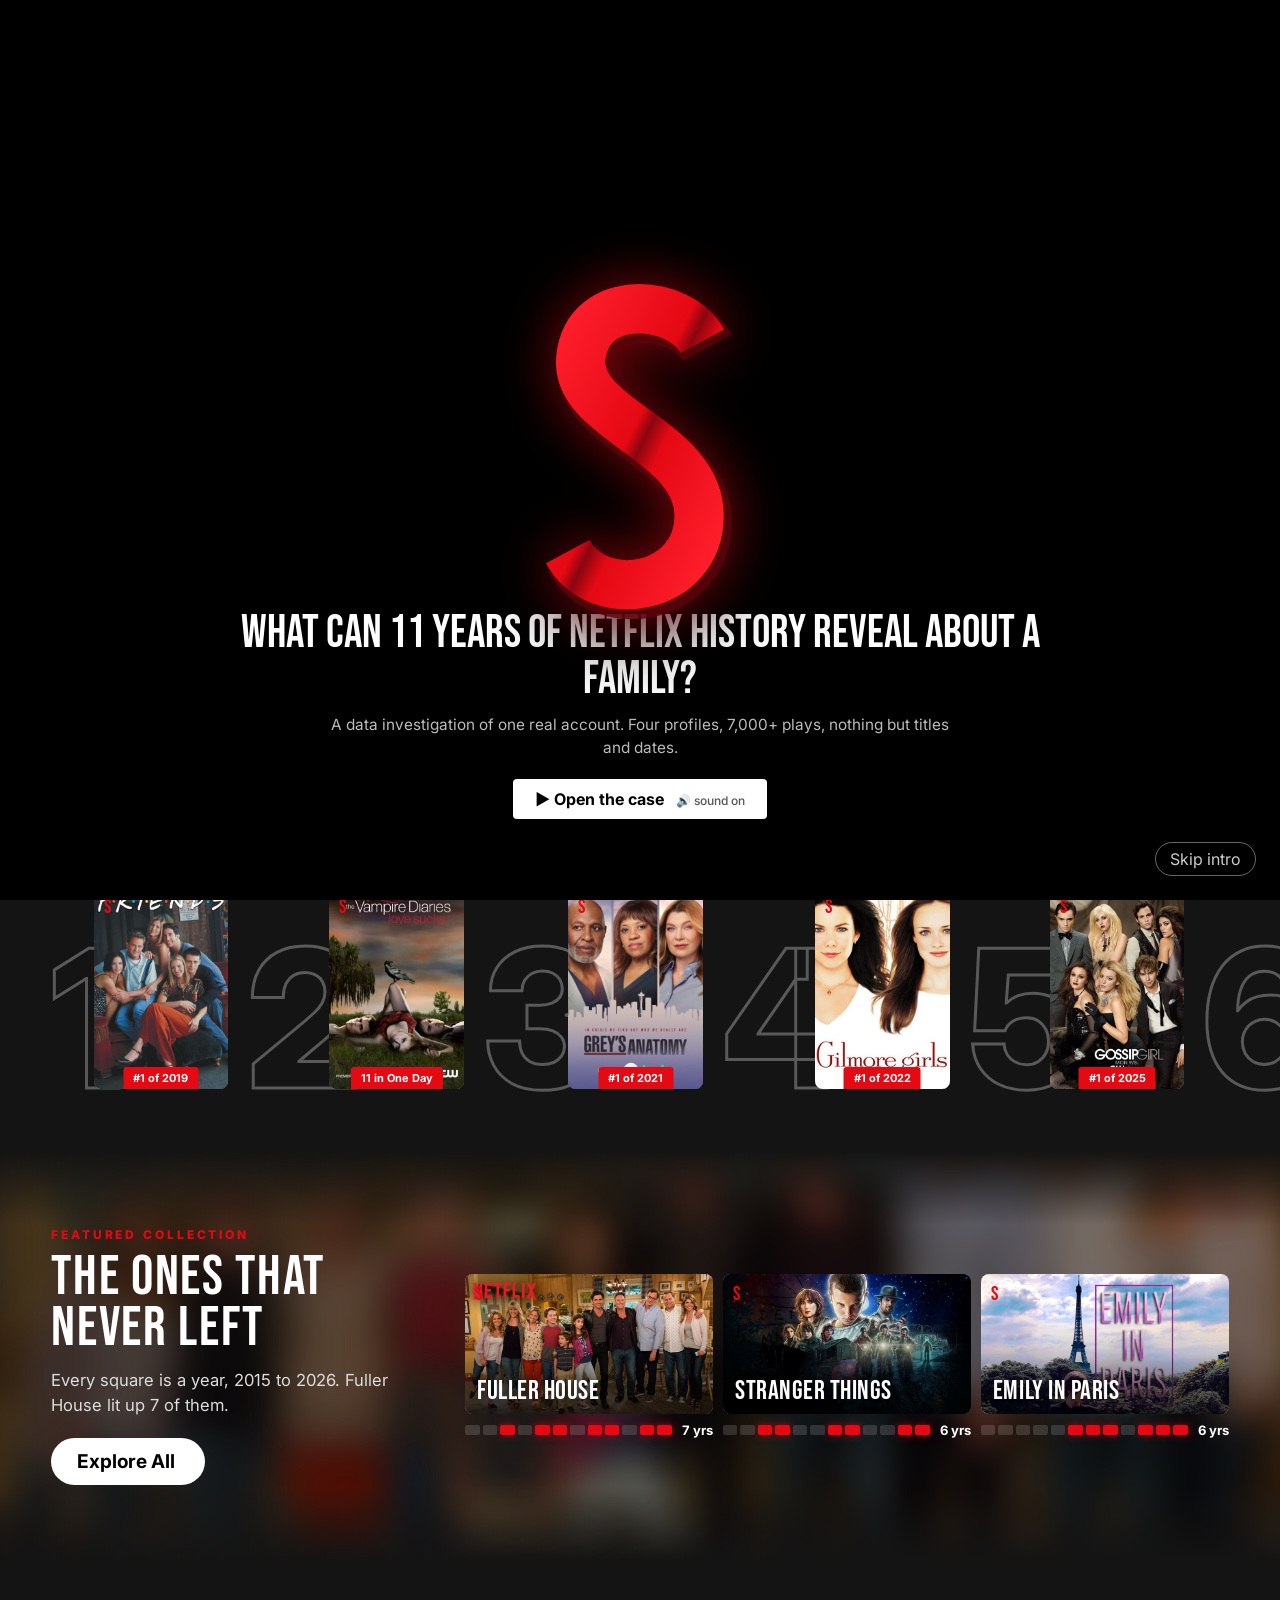
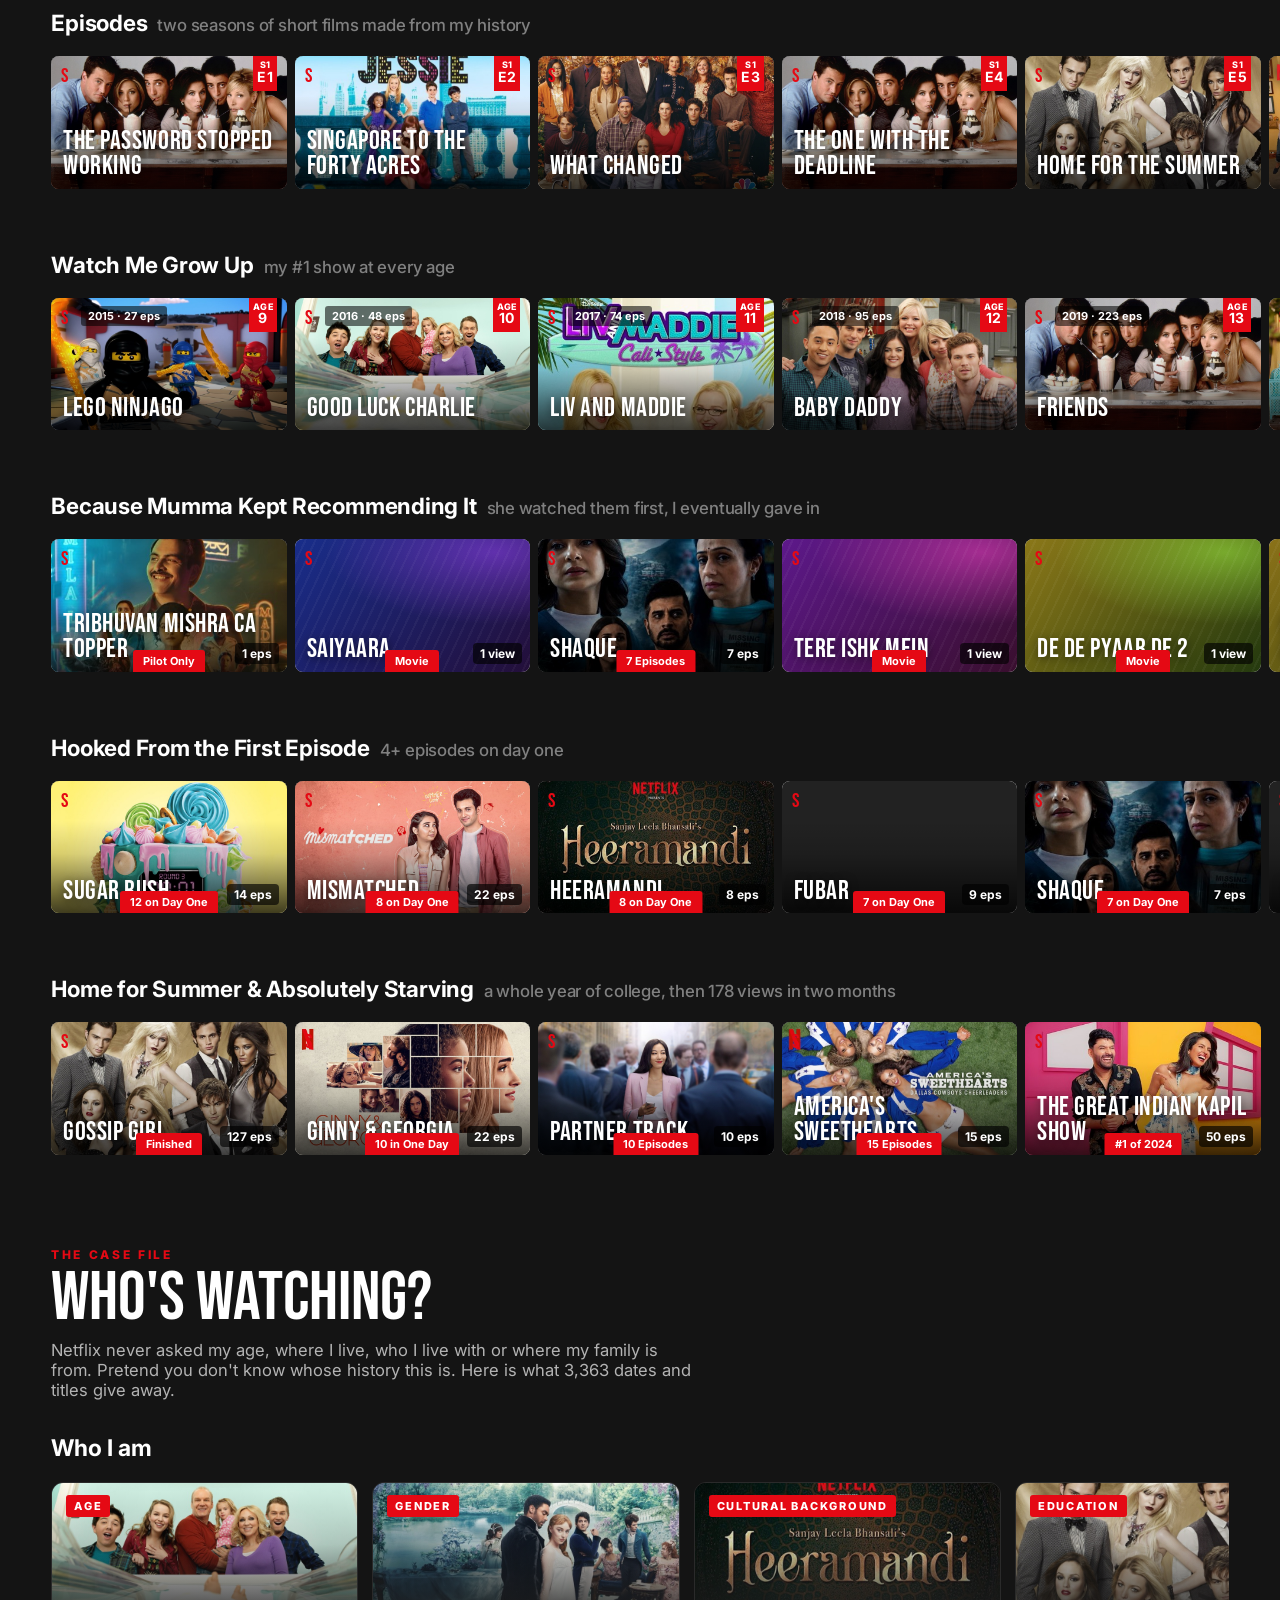
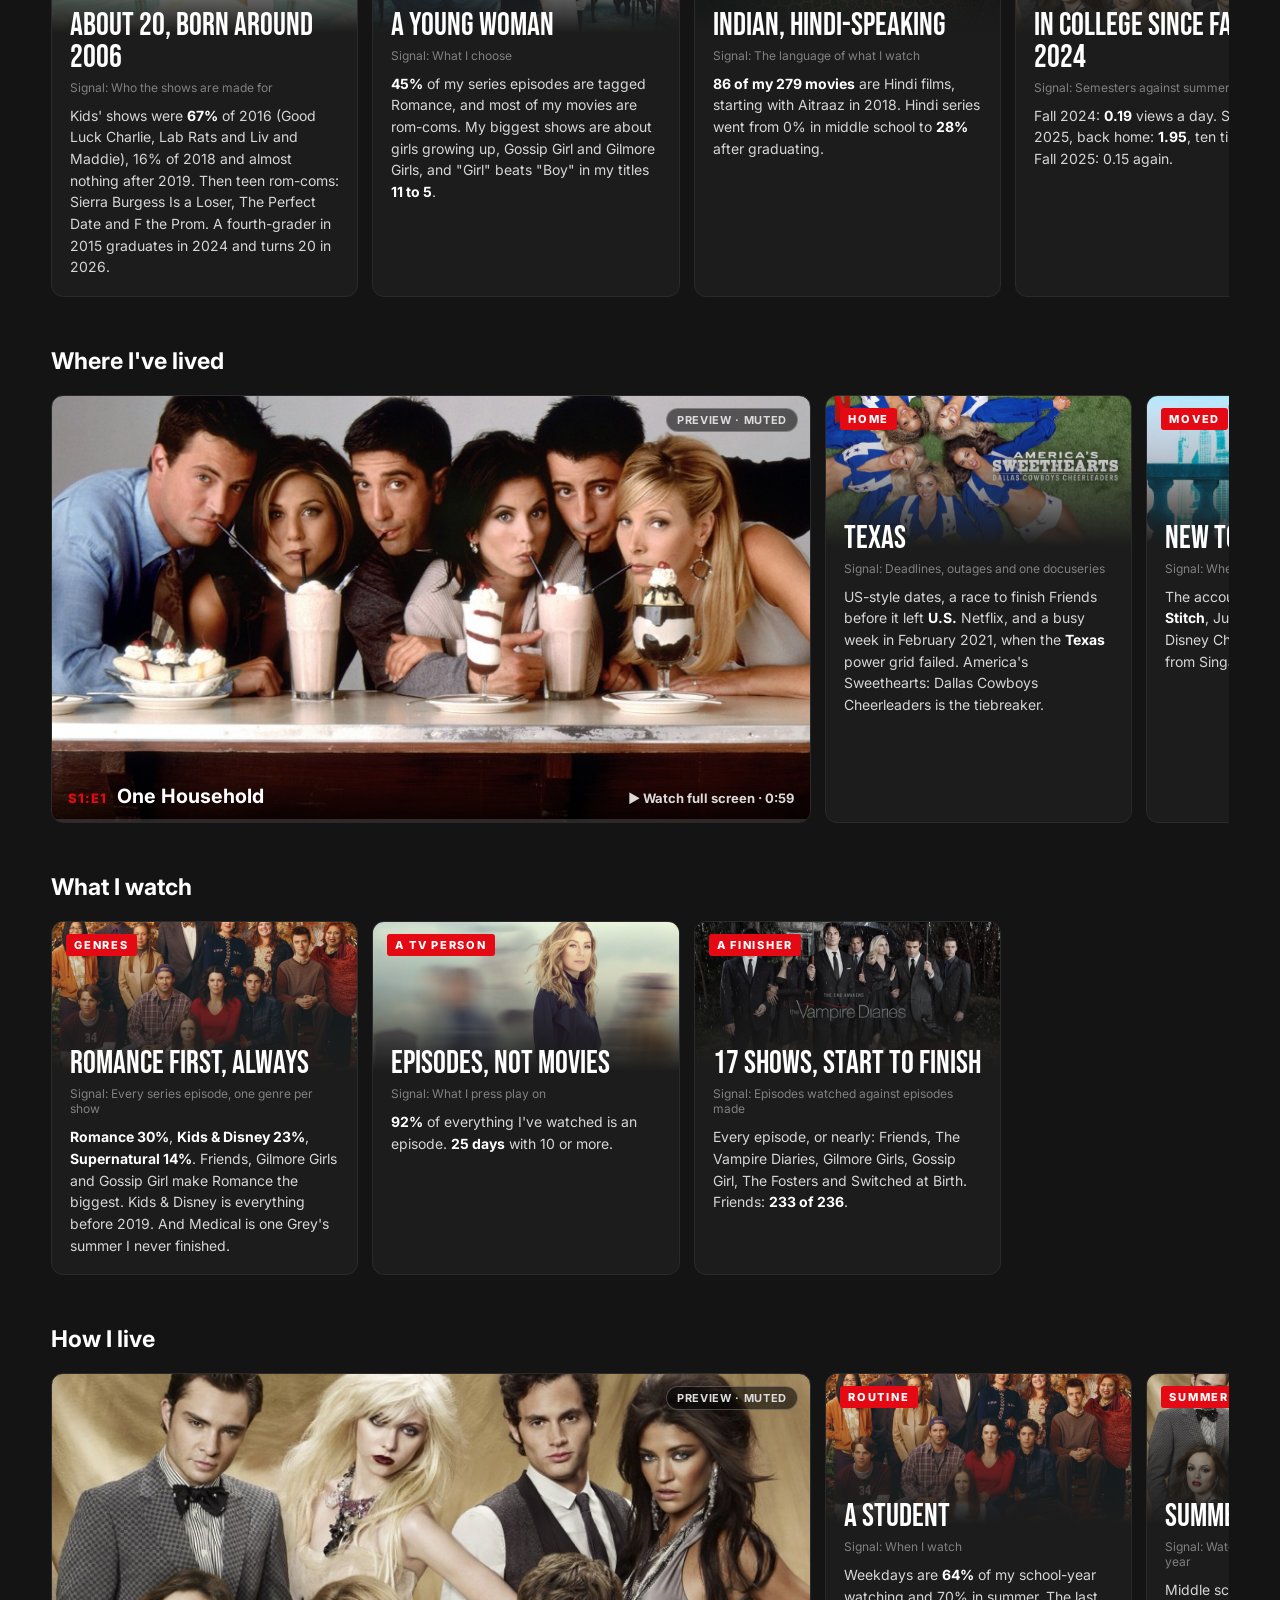
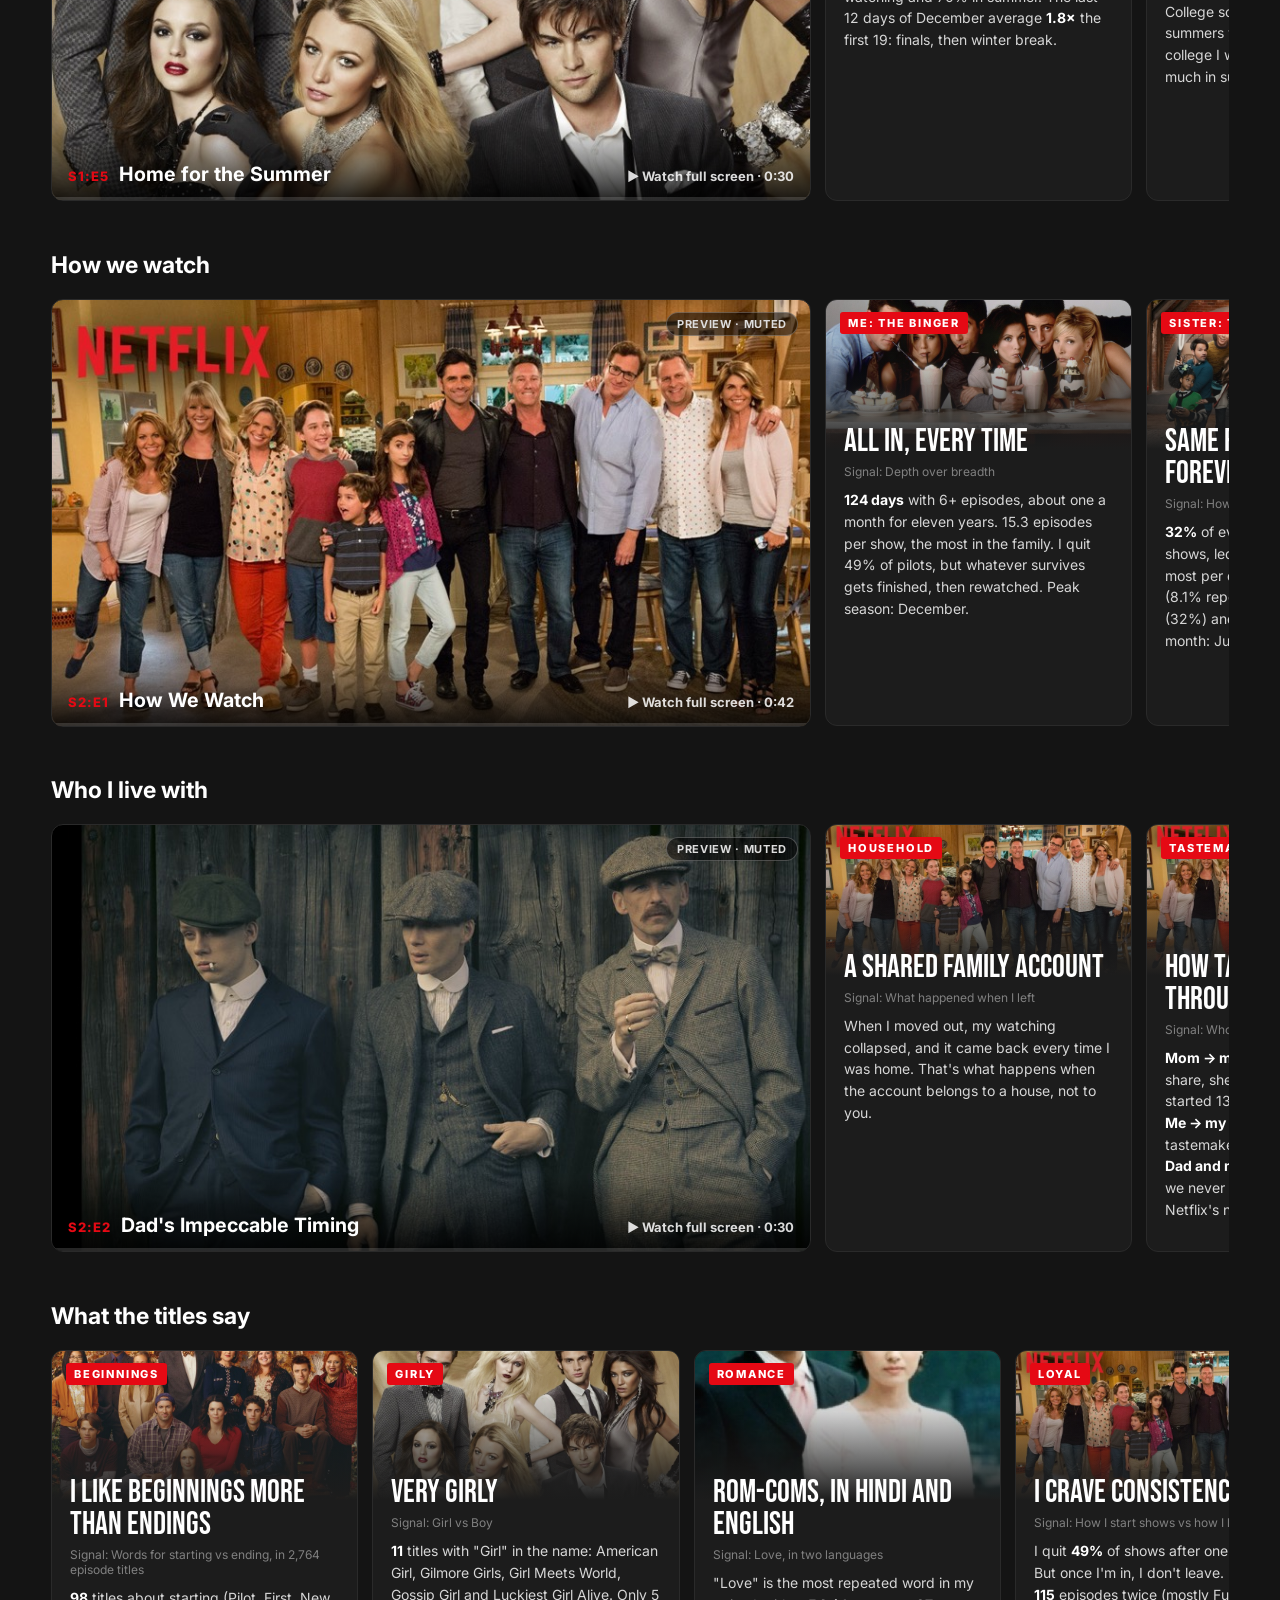
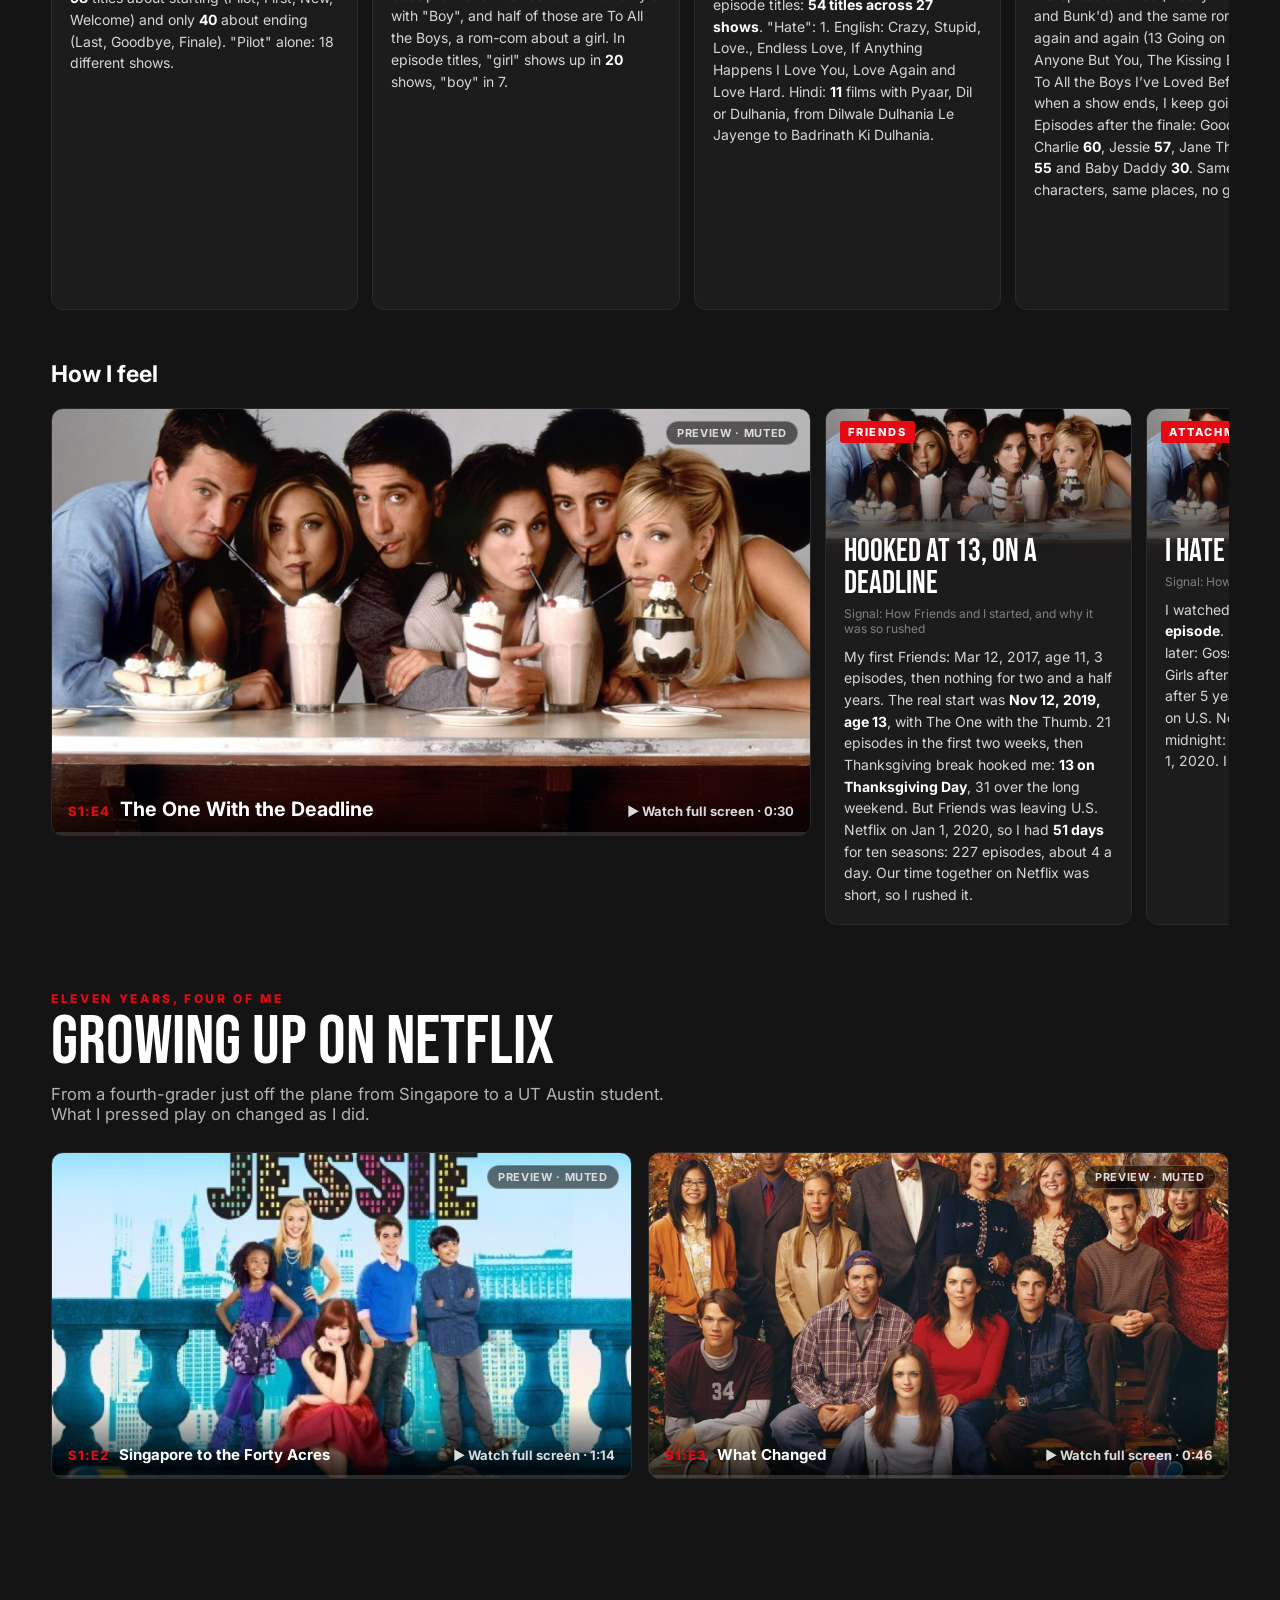
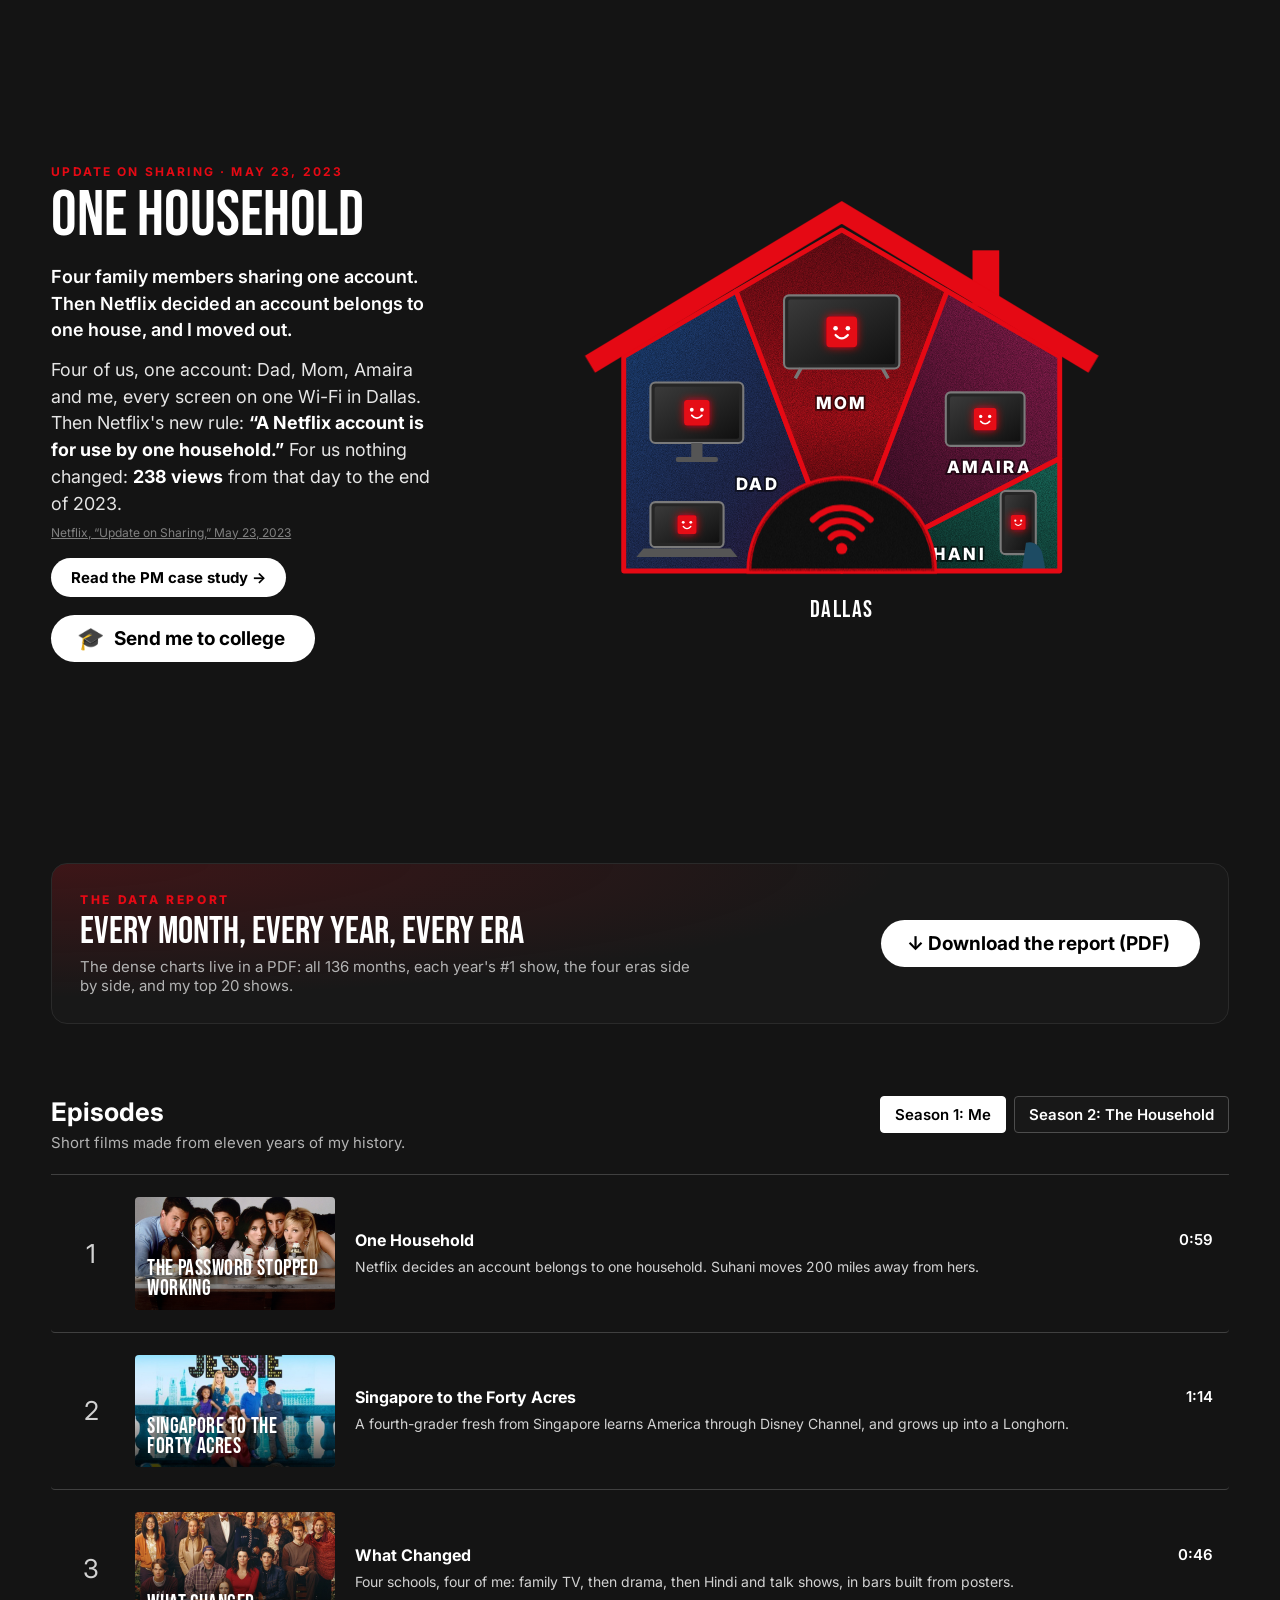
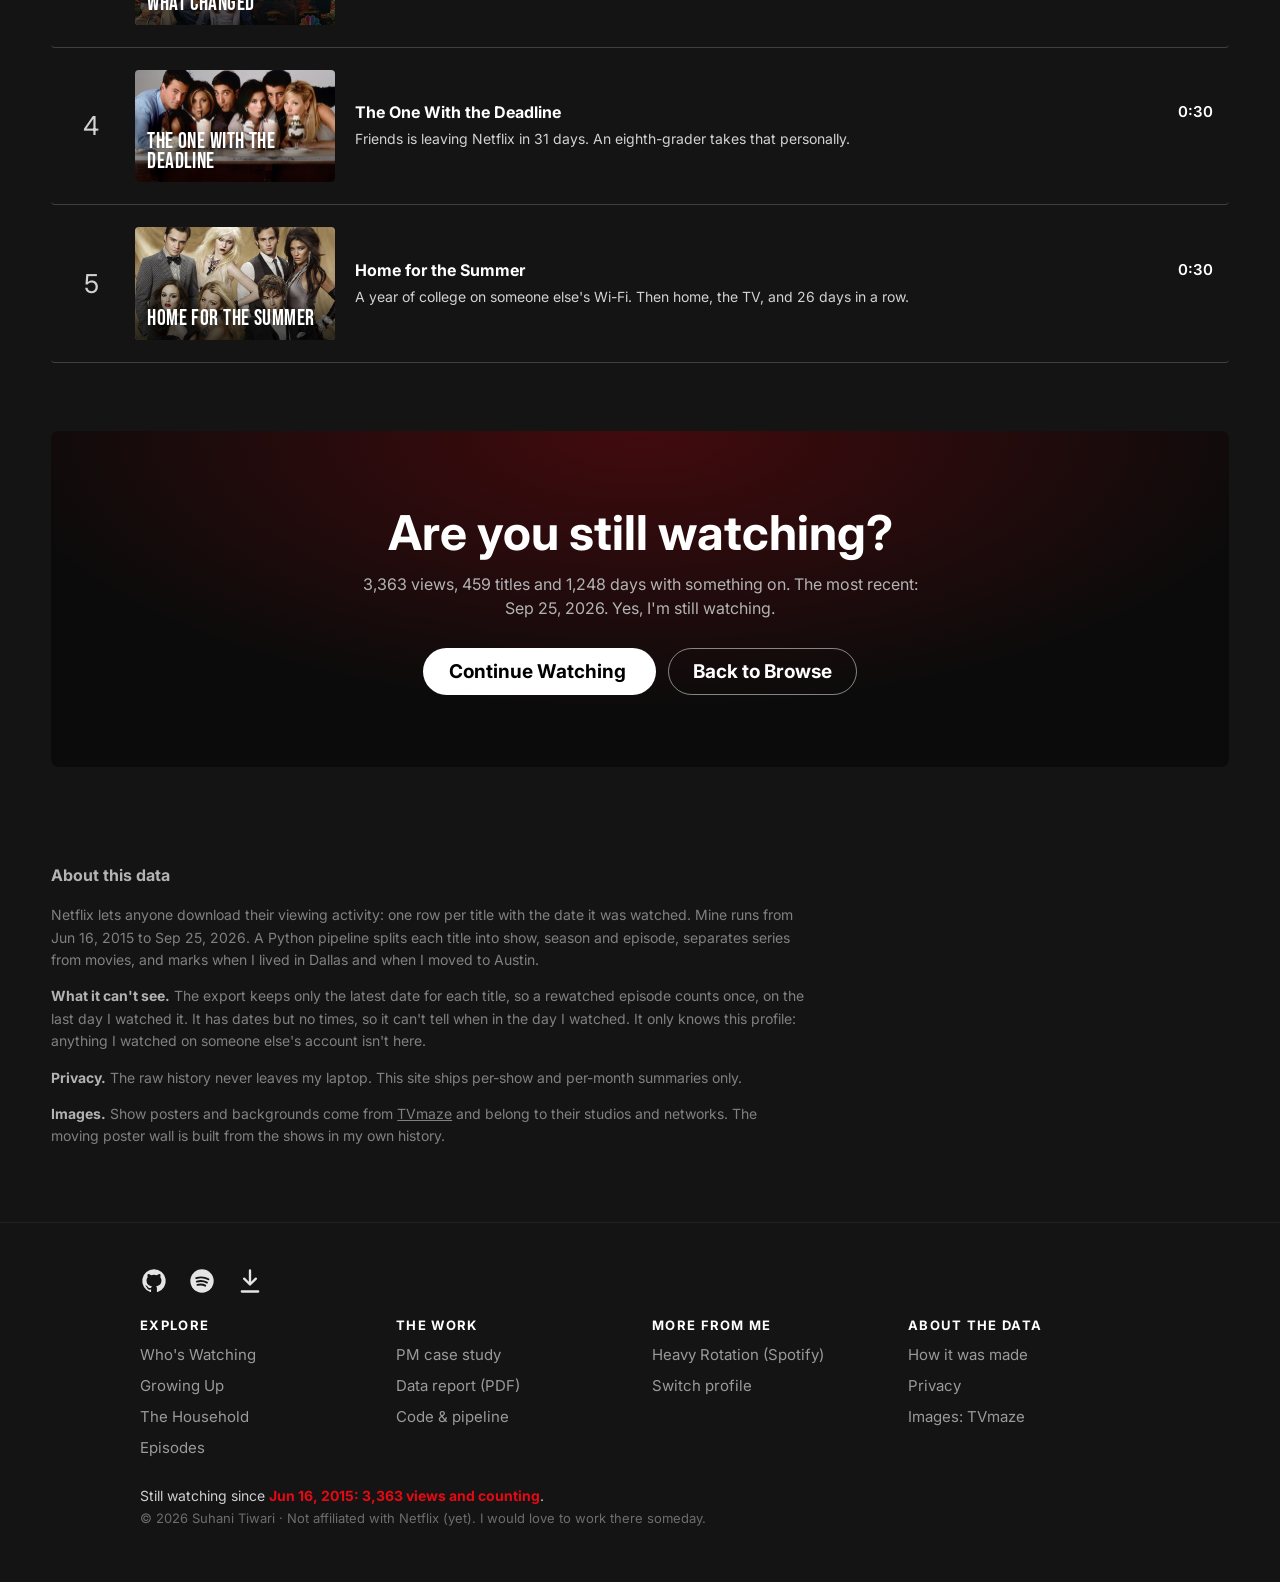
==== commit 14bdeb29: "Investigation intro and case brief, four-room house where only Suhani leaves, clickable year squares" ====
--- a/index.html
+++ b/index.html
@@ -23,7 +23,11 @@
       <path class="intro__ribbon intro__ribbon--shade" pathLength="1" d="M108 44C94 18 38 14 34 54C30 92 106 104 106 150C106 196 44 206 26 172"/>
       <path class="intro__ribbon" pathLength="1" d="M108 44C94 18 38 14 34 54C30 92 106 104 106 150C106 196 44 206 26 172"/>
     </svg>
-    <span class="intro__hint">Click to start <small>🔊 sound on</small></span>
+    <span class="intro__hint">
+      <b class="intro__q">What can 11 years of Netflix history reveal about a family?</b>
+      <span class="intro__sub">A data investigation of one real account. Four profiles, 7,000+ plays, nothing but titles and dates.</span>
+      <span class="intro__cta">▶ Open the case <small>🔊 sound on</small></span>
+    </span>
   </button>
   <button class="intro__skip" type="button" id="intro-skip">Skip intro</button>
 </div>
@@ -43,9 +47,10 @@
       <rect x="57.5" y="68" width="5" height="11" rx="2.5" fill="#fff"/>
     </svg>
   </div>
-  <p class="profiles__lock-text" id="lock-text">Profile Lock is currently on.</p>
+  <p class="profiles__lock-text" id="lock-text">Netflix lets anyone download their viewing history: every title, every date, nothing else. My family gave me all four of ours. <b>No names, no ages, no locations. How much can the data figure out on its own?</b></p>
   <h1 class="profiles__title">Who's watching?</h1>
   <div class="profiles__list" id="profile-list"></div>
+  <p class="profiles__guide">Start with <b>Suhani</b>: eleven years of one girl growing up, from Disney Channel at nine to Hindi rom-coms in a college dorm, told only through what she pressed play on. Or peek at Dad, Mom and Sister first.</p>
   <p class="profiles__hint" id="profile-hint" aria-live="polite"></p>
   <button class="profiles__manage" type="button" id="manage"><svg viewBox="0 0 24 24" aria-hidden="true"><path d="M4 20h4L19 9l-4-4L4 16v4Z" fill="none" stroke="currentColor" stroke-width="2" stroke-linejoin="round"/></svg> Manage Profiles</button>
 </section>
@@ -125,6 +130,7 @@
       <div class="house__copy">
         <p class="house__kicker">Update on Sharing · May 23, 2023</p>
         <h3 class="house__title" id="house-title">One Household</h3>
+        <p class="house__lede">Four family members sharing one account. Then Netflix decided an account belongs to one house, and I moved out.</p>
         <div class="house__steps" id="house-steps"></div>
         <p class="house__source"><a href="https://about.netflix.com/en/news/update-on-sharing-may-us" target="_blank" rel="noopener">Netflix, “Update on Sharing,” May 23, 2023</a></p>
         <a class="btn btn--light house__case" href="case-study.html">Read the PM case study →</a>
@@ -187,7 +193,7 @@
         <nav aria-label="About the data"><b>About the data</b><a href="#about">How it was made</a><a href="#about">Privacy</a><a href="https://www.tvmaze.com" target="_blank" rel="noopener">Images: TVmaze</a></nav>
       </div>
       <p class="foot__still">Still watching since <span id="foot-since"></span>.</p>
-      <p class="foot__copy">© 2026 Suhani Tiwari · Not affiliated with Netflix</p>
+      <p class="foot__copy">© 2026 Suhani Tiwari · Not affiliated with Netflix (yet). I would love to work there someday.</p>
     </div>
   </footer>
 </main>
--- a/css/style.css
+++ b/css/style.css
@@ -47,8 +47,11 @@
 @keyframes breathe { 50% { transform: scale(1.04); filter: drop-shadow(0 0 50px rgba(229, 9, 20, .8)) drop-shadow(0 18px 30px rgba(0, 0, 0, .8)); } }
 .intro__ribbon { fill: none; stroke: url(#intro-s); stroke-width: 30; stroke-linecap: butt; stroke-dasharray: 1; stroke-dashoffset: 0; }
 .intro__ribbon--shade { stroke: #5a040a; stroke-width: 34; transform: translate(3px, 4px); opacity: .8; }
-.intro__hint { position: absolute; bottom: 14vh; left: 0; right: 0; color: #ddd; font-size: 18px; letter-spacing: .08em; }
-.intro__hint small { display: block; margin-top: 6px; color: var(--dim); font-size: 13px; }
+.intro__hint { position: absolute; bottom: 9vh; left: 16px; right: 16px; display: flex; flex-direction: column; align-items: center; gap: 10px; color: #ddd; text-align: center; }
+.intro__q { font-family: var(--display); font-weight: 400; font-size: clamp(28px, 3.6vw, 52px); line-height: 1; color: #fff; max-width: 900px; }
+.intro__sub { font-size: clamp(14px, 1.2vw, 17px); color: #bbb; max-width: 620px; line-height: 1.5; }
+.intro__cta { margin-top: 10px; padding: 10px 22px; border-radius: 4px; background: #fff; color: #000; font-weight: 700; font-size: 16px; }
+.intro__cta small { margin-left: 8px; color: #555; font-weight: 500; font-size: 12px; }
 .intro__skip { position: absolute; right: 24px; bottom: 24px; background: none; border: 1px solid rgba(255, 255, 255, .4); color: #ccc; border-radius: 999px; padding: 6px 14px; cursor: pointer; }
 .intro__streaks { position: absolute; inset: 0; z-index: 1; pointer-events: none; }
 .intro__streaks i { position: absolute; top: -10%; bottom: -10%; left: 50%; width: var(--w); background: var(--c); opacity: 0;
@@ -83,7 +86,10 @@
 .profiles__lock svg { display: block; width: 100%; }
 .profiles__shackle { transition: transform .35s ease; transform-origin: 72px 58px; }
 .profiles.is-unlocked .profiles__shackle { transform: translateY(-6px) rotate(28deg); }
-.profiles__lock-text { margin: 18px 0 clamp(40px, 8vh, 96px); font-size: clamp(15px, 1.3vw, 19px); }
+.profiles__lock-text { margin: 18px auto clamp(32px, 6vh, 72px); max-width: 640px; padding: 0 16px; font-size: clamp(15px, 1.25vw, 18px); line-height: 1.55; color: #ddd; text-align: center; }
+.profiles__lock-text b { display: block; margin-top: 8px; color: #fff; font-size: 1.1em; }
+.profiles__guide { max-width: 560px; margin: 22px auto 0; padding: 0 16px; color: #bbb; font-size: 15px; line-height: 1.5; text-align: center; }
+.profiles__guide b { color: #fff; }
 .profiles__title { font-weight: 700; font-size: clamp(30px, 3.4vw, 48px); margin: 0 0 32px; letter-spacing: -.01em; }
 .profiles__list { display: flex; flex-wrap: wrap; justify-content: center; gap: clamp(14px, 2vw, 28px); }
 .profile {
@@ -109,7 +115,7 @@
 
 /* Avatars: drawn faces on a color, square with soft corners */
 .avatar { position: relative; display: block; aspect-ratio: 1; border-radius: 8px; overflow: hidden; }
-.avatar svg { display: block; width: 100%; height: 100%; }
+.avatar svg, .avatar img { display: block; width: 100%; height: 100%; object-fit: cover; }
 .avatar__lock, .avatar__kids { position: absolute; z-index: 1; }
 .avatar__lock { left: 9%; bottom: 9%; width: 16%; color: #fff; }
 .avatar__kids {
@@ -1034,3 +1040,45 @@
   .cs .itree__b { grid-template-columns: 1fr; }
   .cs .itree__b em { grid-column: 1; grid-row: auto; justify-self: start; margin-top: 6px; }
 }
+
+/* Parent peeks: top 10 grid, each-year strip, SRK shelf */
+.peek__genre { margin: 0 0 16px; font-size: 18px; font-weight: 700; }
+.peek__top10 { display: grid; grid-template-columns: repeat(5, 1fr); gap: 8px; margin-bottom: 16px; }
+.peek__top10 .peek__show { font-size: 11px; }
+.peek__top10 .peek__show span { font-size: 10px; }
+.peek__years { display: flex; gap: 8px; overflow-x: auto; padding-bottom: 6px; margin-bottom: 16px; scrollbar-width: thin; }
+.peek__year { flex: 0 0 76px; display: flex; flex-direction: column; gap: 3px; font-size: 11px; }
+.peek__year .art { position: relative; display: block; width: 100%; aspect-ratio: 2 / 3; border-radius: 5px; overflow: hidden; }
+.peek__year .art img { position: absolute; inset: 0; width: 100%; height: 100%; object-fit: cover; }
+.peek__year b { color: var(--red); font-size: 12px; }
+.peek__year span { color: #ccc; line-height: 1.2; }
+.peek__year--mom { flex-basis: 64px; background: #222; border-radius: 6px; padding: 8px 6px; text-align: center; }
+.peek__movies { font-family: var(--display); font-size: 30px; color: #fff !important; line-height: 1; }
+@media (max-width: 560px) { .peek__top10 { grid-template-columns: repeat(3, 1fr); } }
+.peek__chips { display: flex; flex-wrap: wrap; gap: 6px; margin-bottom: 16px; }
+.peek__chips span { background: rgba(229, 9, 20, .14); border: 1px solid rgba(229, 9, 20, .45); border-radius: 999px; padding: 4px 10px; font-size: 12px; }
+.peek__days { display: flex; gap: 8px; overflow-x: auto; padding-bottom: 6px; margin-bottom: 16px; scrollbar-width: thin; }
+.peek__day { flex: 0 0 150px; display: flex; flex-direction: column; gap: 4px; background: #000; border: 1px solid #2a2a2a; border-radius: 8px; padding: 12px; }
+.peek__dayname { color: var(--red); font-weight: 800; font-size: 10px; letter-spacing: .12em; text-transform: uppercase; }
+.peek__day b { font-family: var(--display); font-weight: 400; font-size: 22px; line-height: 1; }
+.peek__day span:last-child { color: var(--muted); font-size: 11px; }
+.peek__row { display: flex; overflow-x: auto; padding: 4px 0 10px; margin-bottom: 14px; scrollbar-width: thin; }
+.peek__row .top10 .tile { width: 96px; }
+.peek__row .top10__num { font-size: 120px; }
+.peek__callout { border-left: 4px solid var(--red); background: rgba(229, 9, 20, .1); padding: 12px 14px; border-radius: 0 8px 8px 0; font-size: 14px; line-height: 1.5; margin: 0 0 16px; }
+.peek__tcard { border: 0; background: none; color: inherit; text-align: left; cursor: pointer; padding: 0; font: inherit; flex-basis: 96px; }
+.peek__tcard .art { transition: transform .2s, box-shadow .2s; }
+.peek__tcard:hover .art, .peek__tcard.is-on .art { transform: translateY(-3px); box-shadow: 0 0 0 2px var(--red); }
+.peek__story { background: #0d0d0d; border: 1px solid #2a2a2a; border-left: 4px solid var(--red); border-radius: 8px; padding: 14px 16px; margin: -6px 0 16px; }
+.peek__story h3 { margin: 4px 0 8px; font-family: var(--display); font-weight: 400; font-size: 30px; line-height: 1; }
+.peek__story p { margin: 0 0 6px; font-size: 14px; line-height: 1.5; color: #ddd; }
+.peek__irony { color: #fff !important; font-weight: 700; font-size: 16px !important; margin-top: 8px !important; }
+.room-name { fill: #fff; font: 800 24px Inter, sans-serif; letter-spacing: .14em; paint-order: stroke; stroke: rgba(0, 0, 0, .55); stroke-width: 5px; }
+.house__lede { margin: 0 0 14px; font-size: 18px; line-height: 1.45; color: #fff; font-weight: 600; max-width: 520px; }
+.strip button { all: unset; display: block; height: 10px; border-radius: 2px; cursor: pointer; }
+.strip button.on { background: var(--red); box-shadow: 0 0 8px rgba(229, 9, 20, .6); }
+.strip button.on:hover, .strip button.on:focus-visible { background: #fff; outline: 2px solid var(--red); }
+.stills { display: grid; grid-template-columns: repeat(auto-fill, minmax(180px, 1fr)); gap: 10px; margin: 12px 0 16px; }
+.stills figure { margin: 0; }
+.stills img { width: 100%; aspect-ratio: 16 / 9; object-fit: cover; border-radius: 6px; display: block; background: #222; }
+.stills figcaption { font-size: 13px; color: #ccc; margin-top: 4px; }
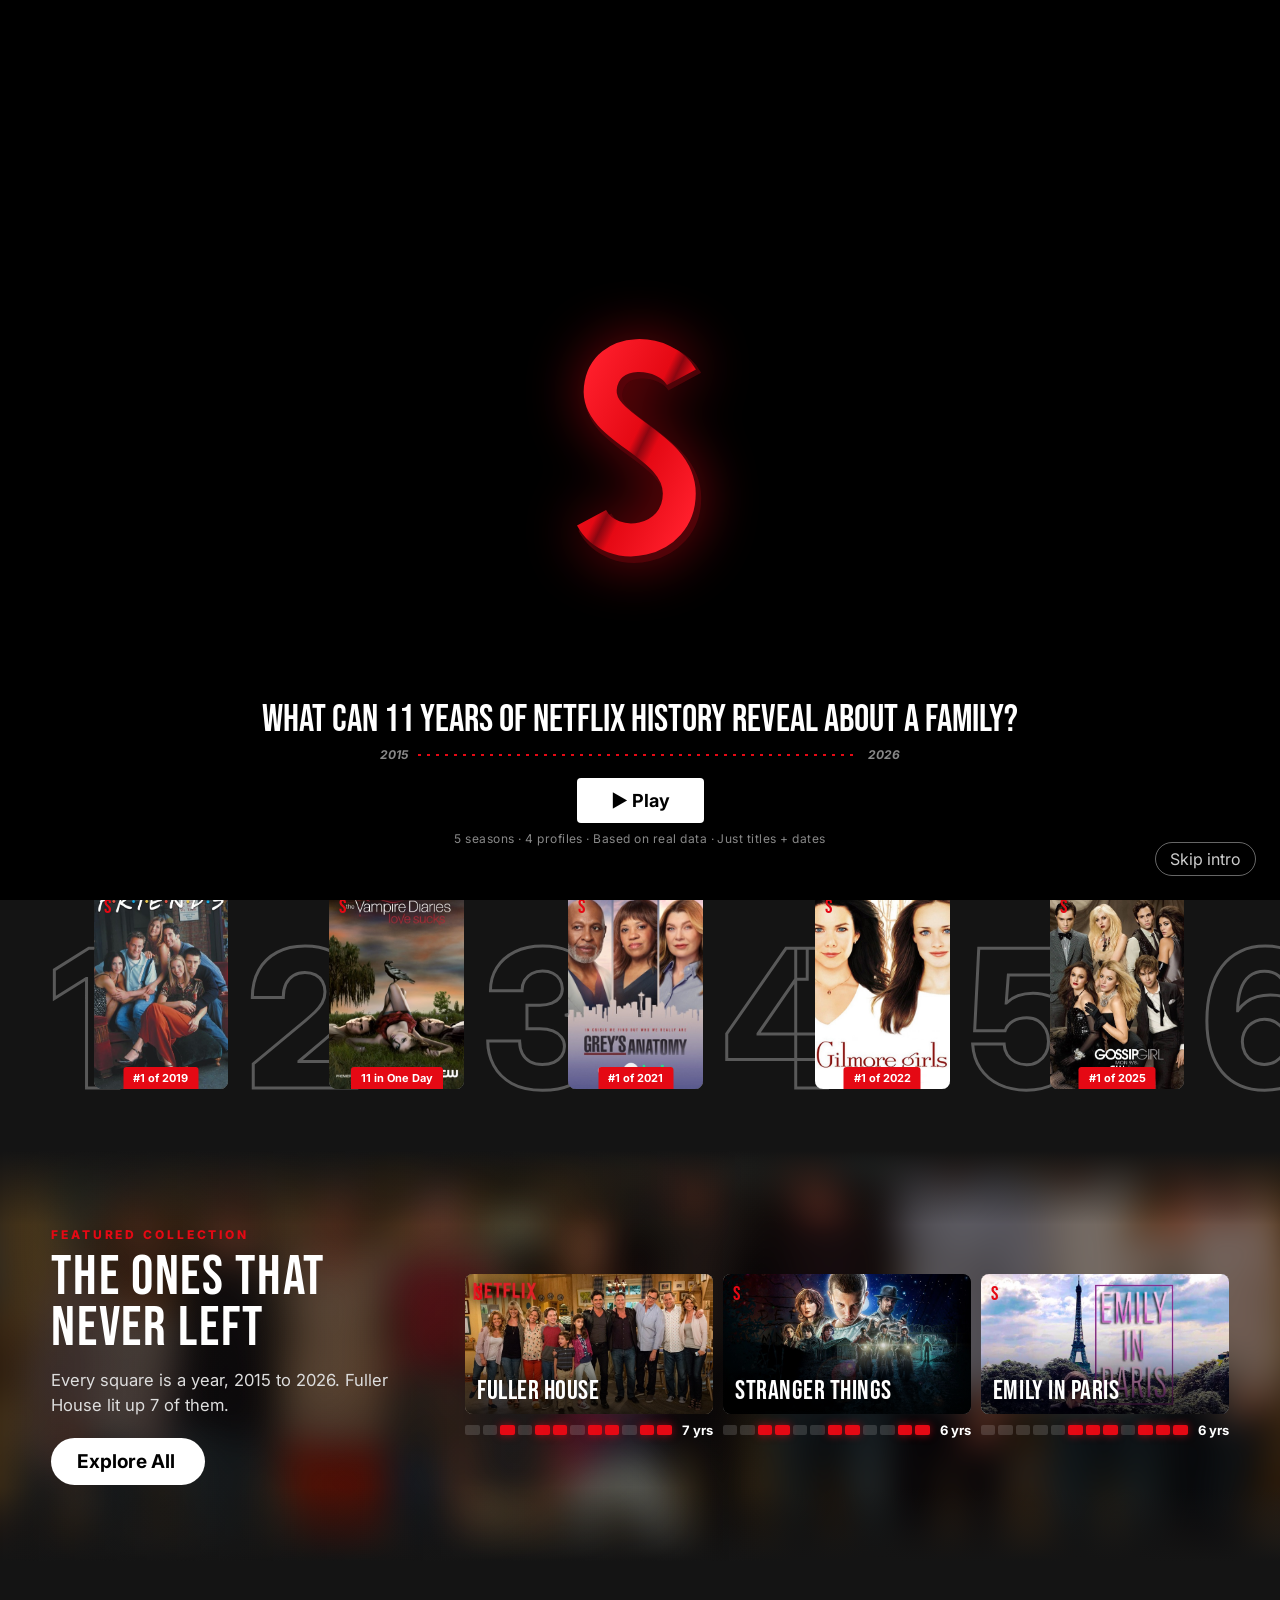
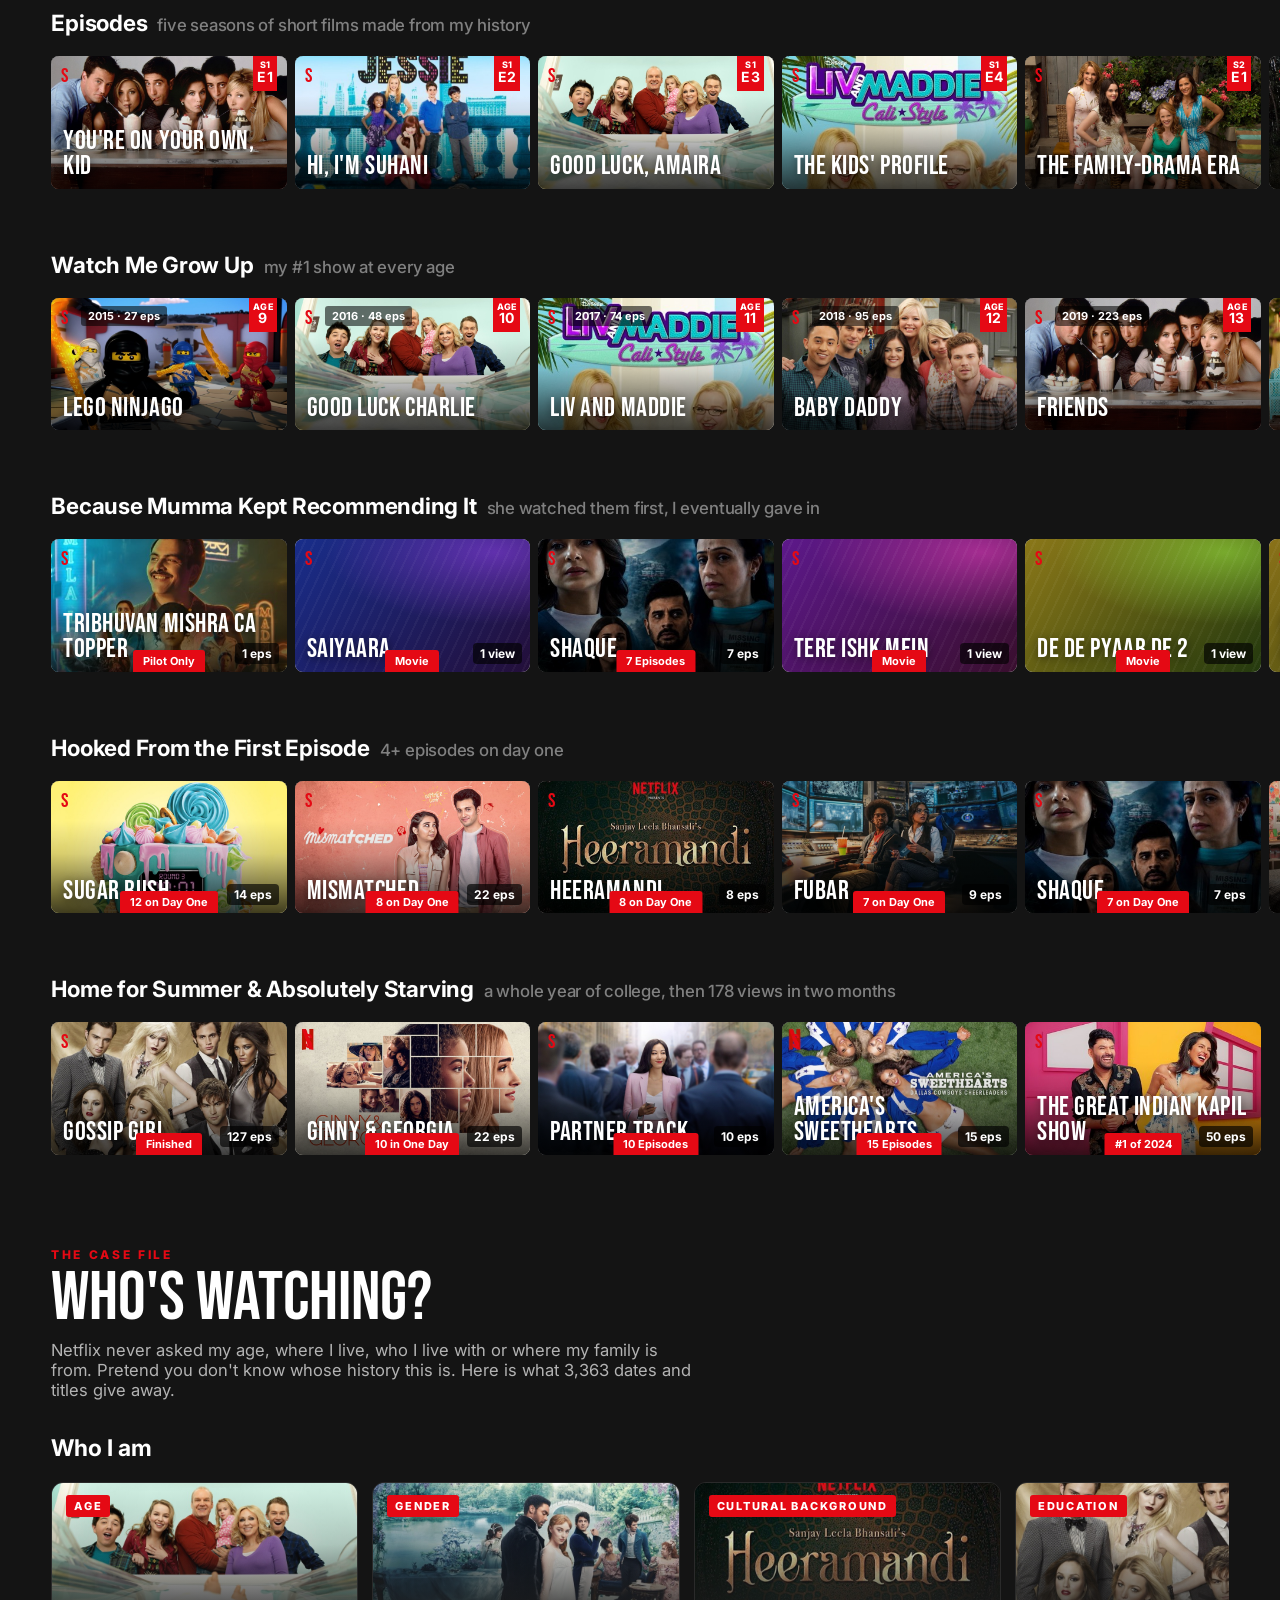
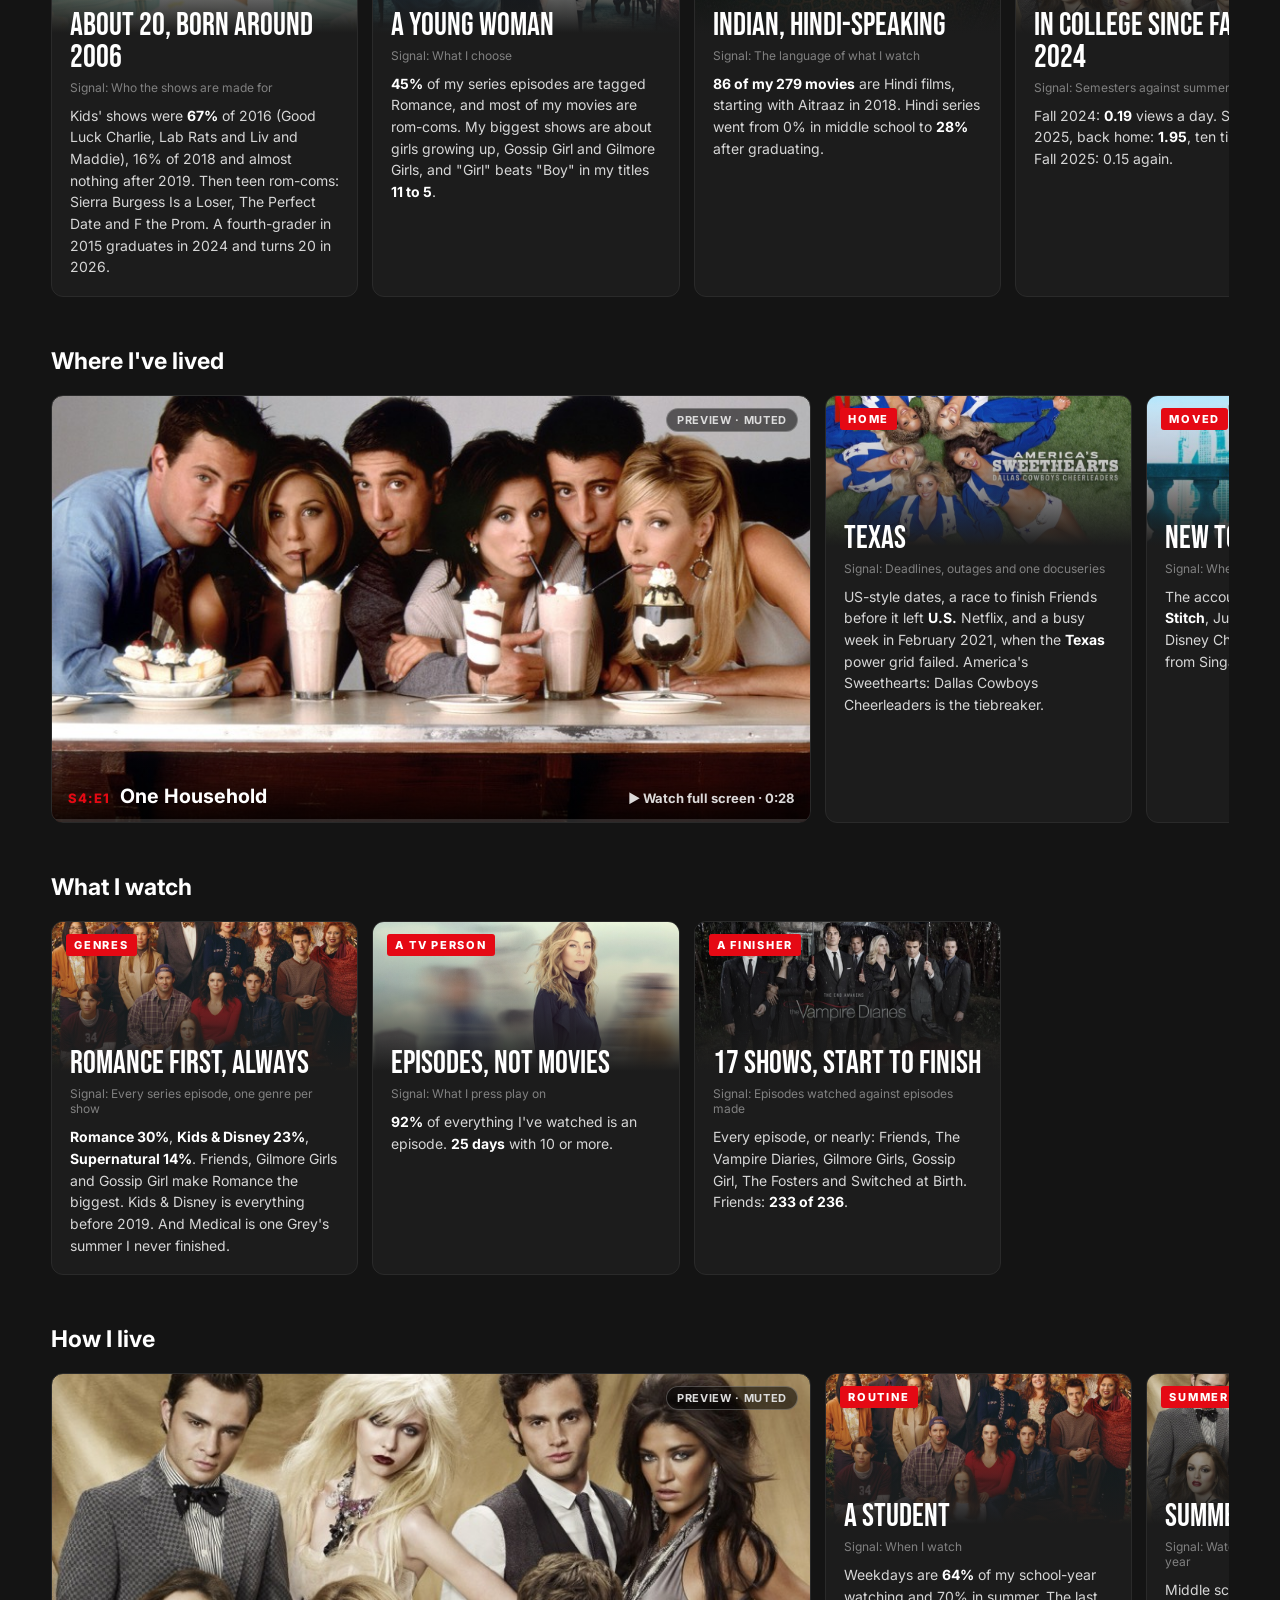
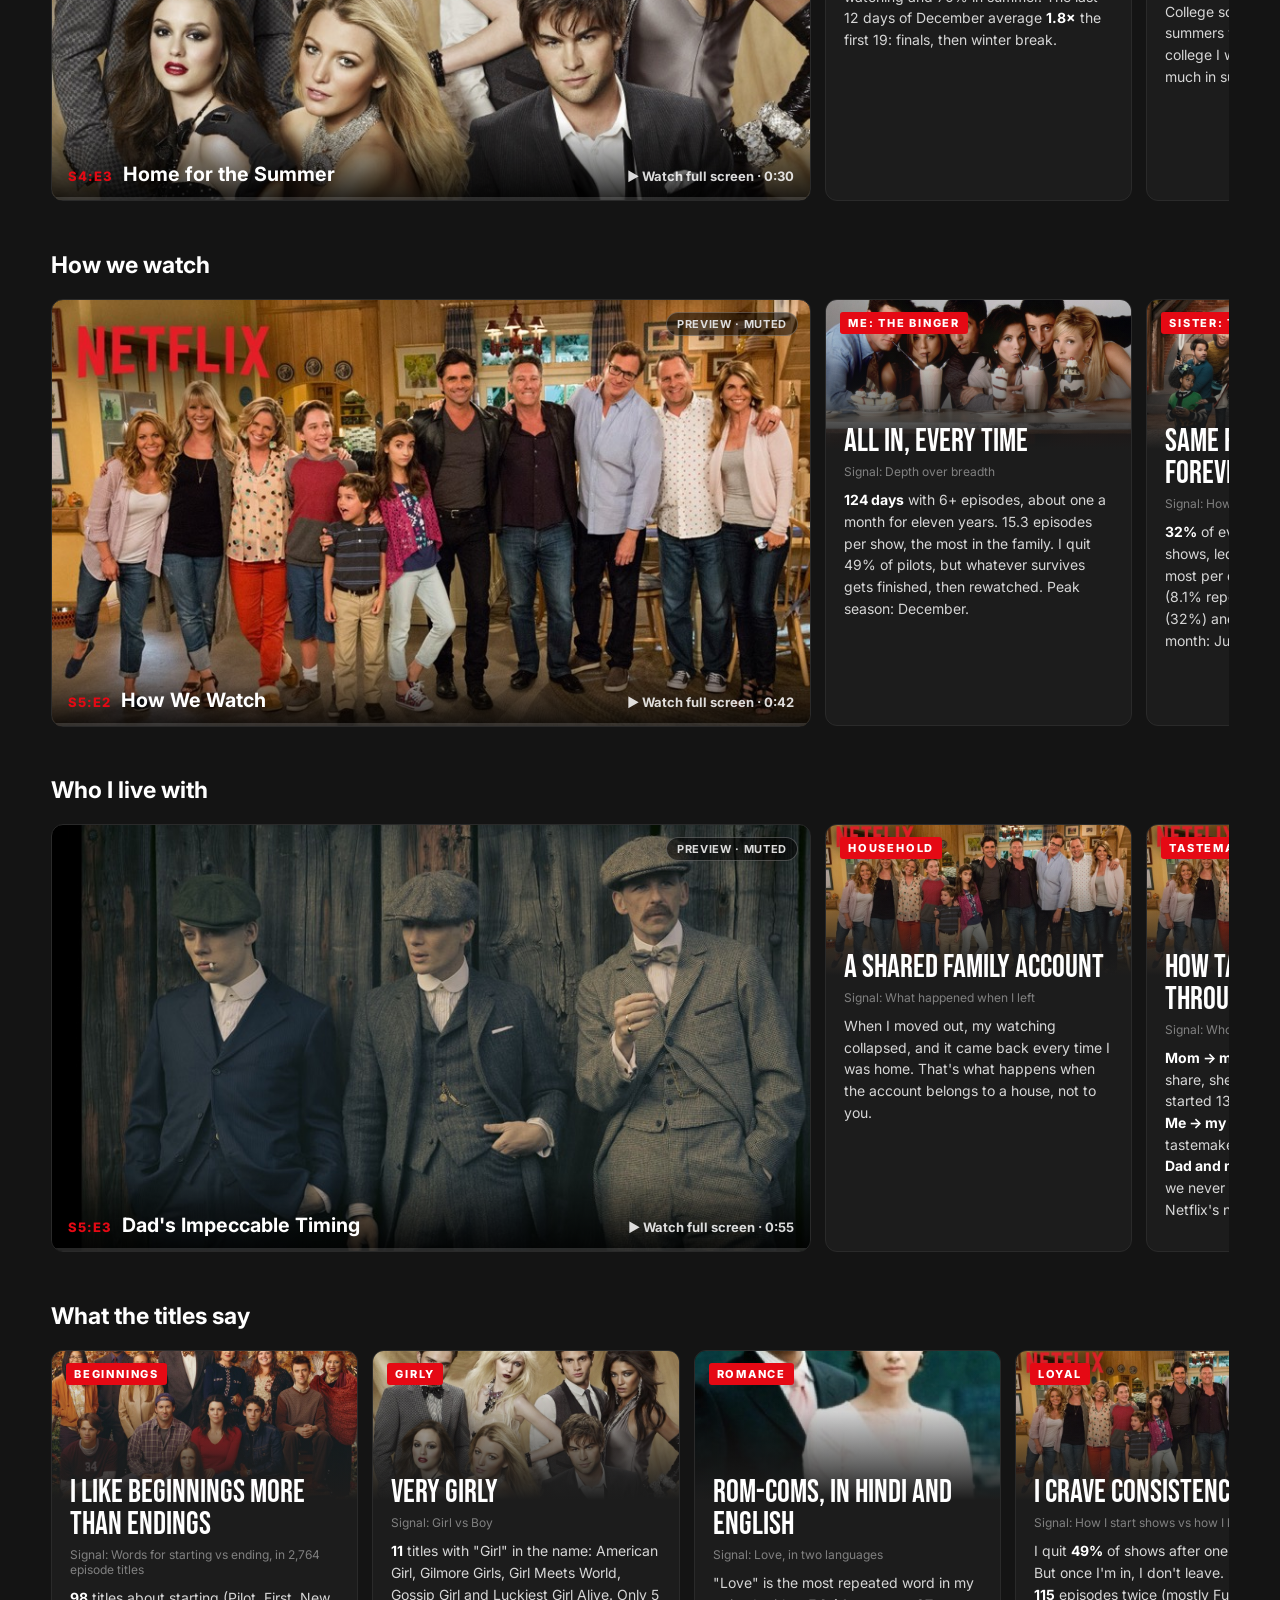
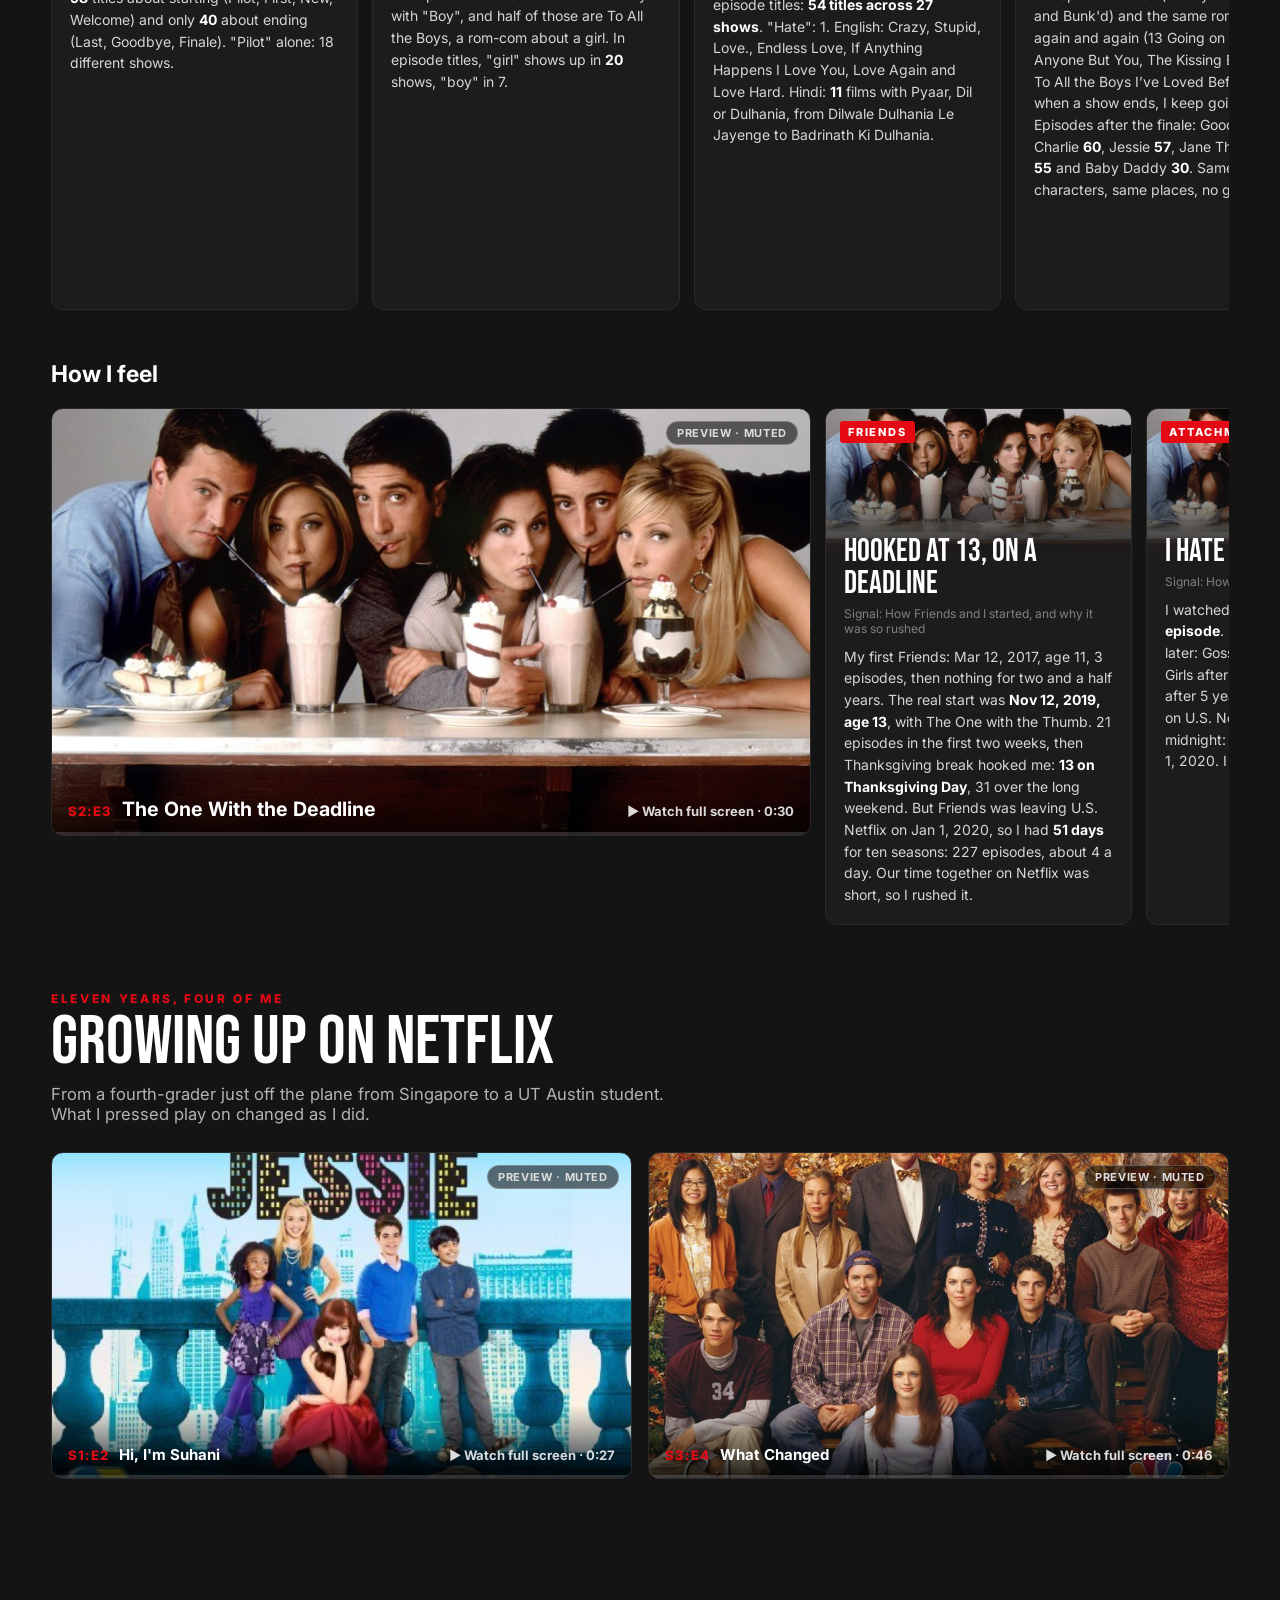
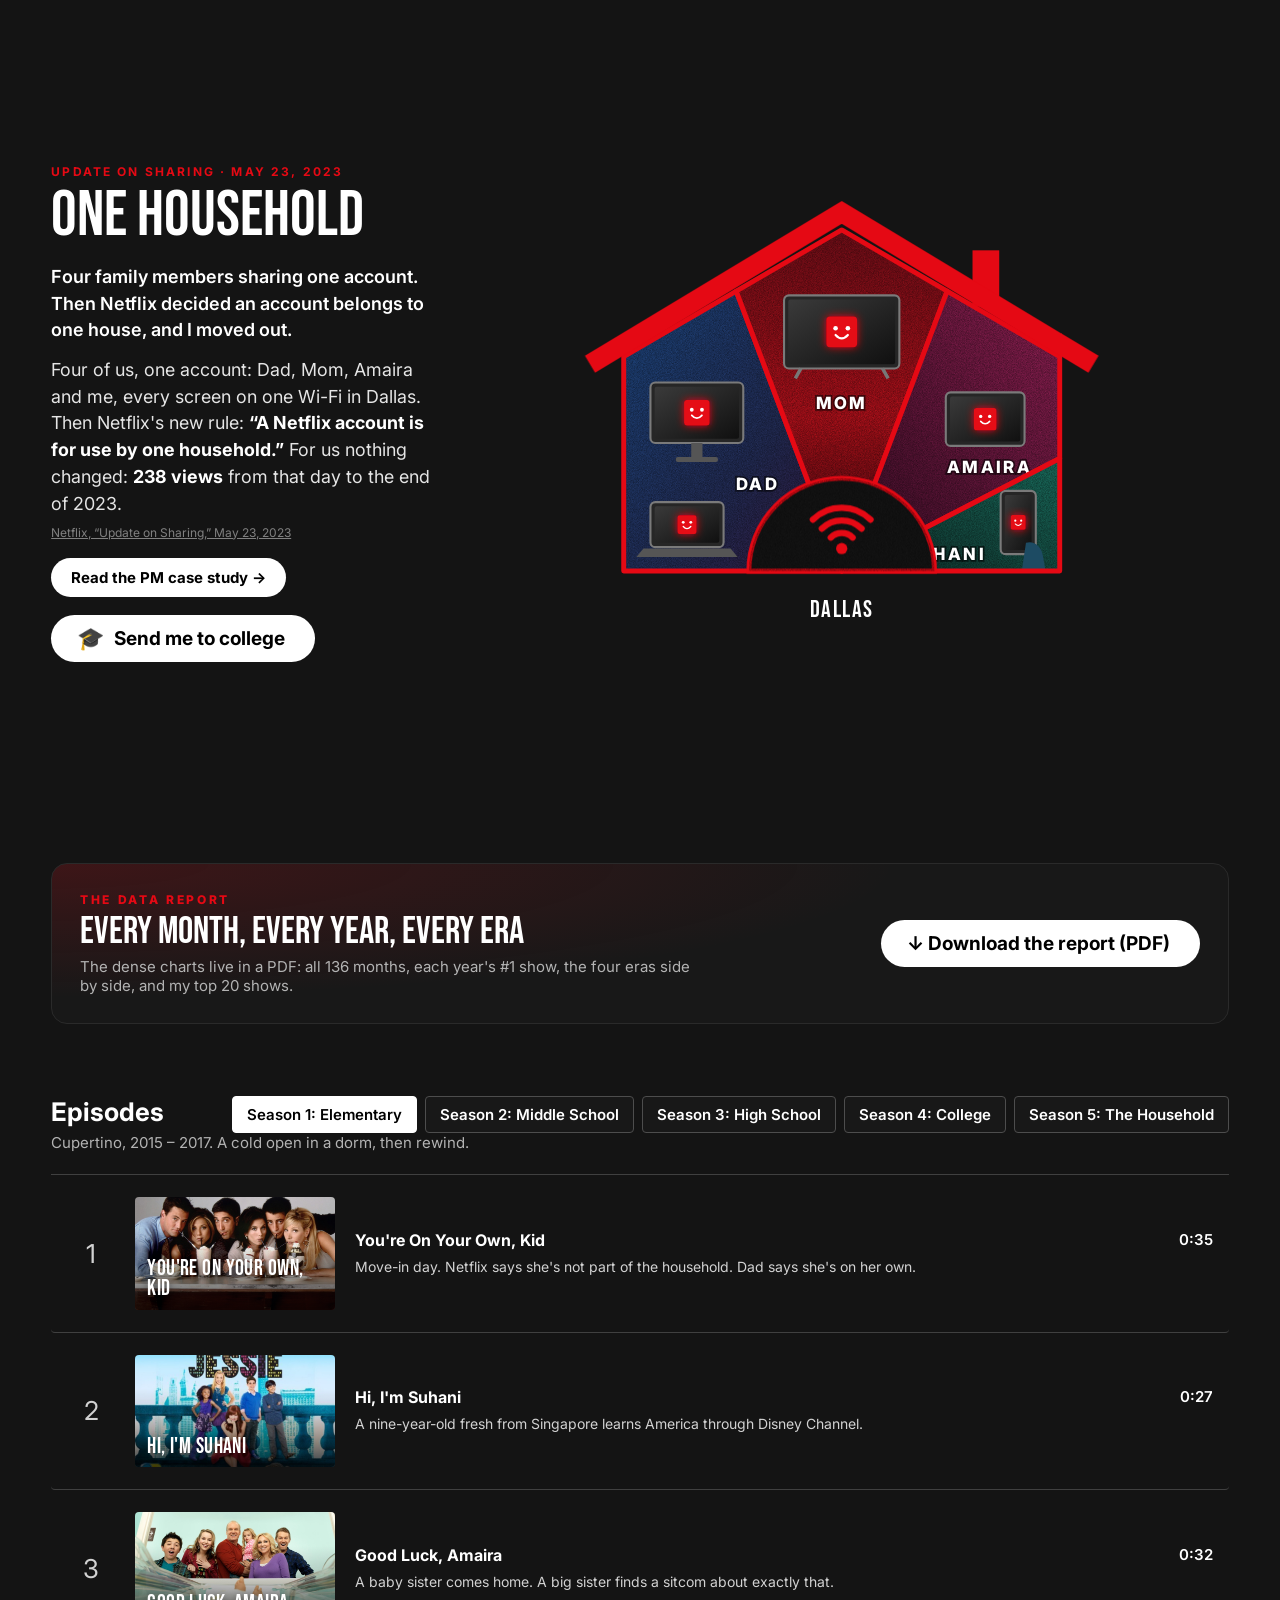
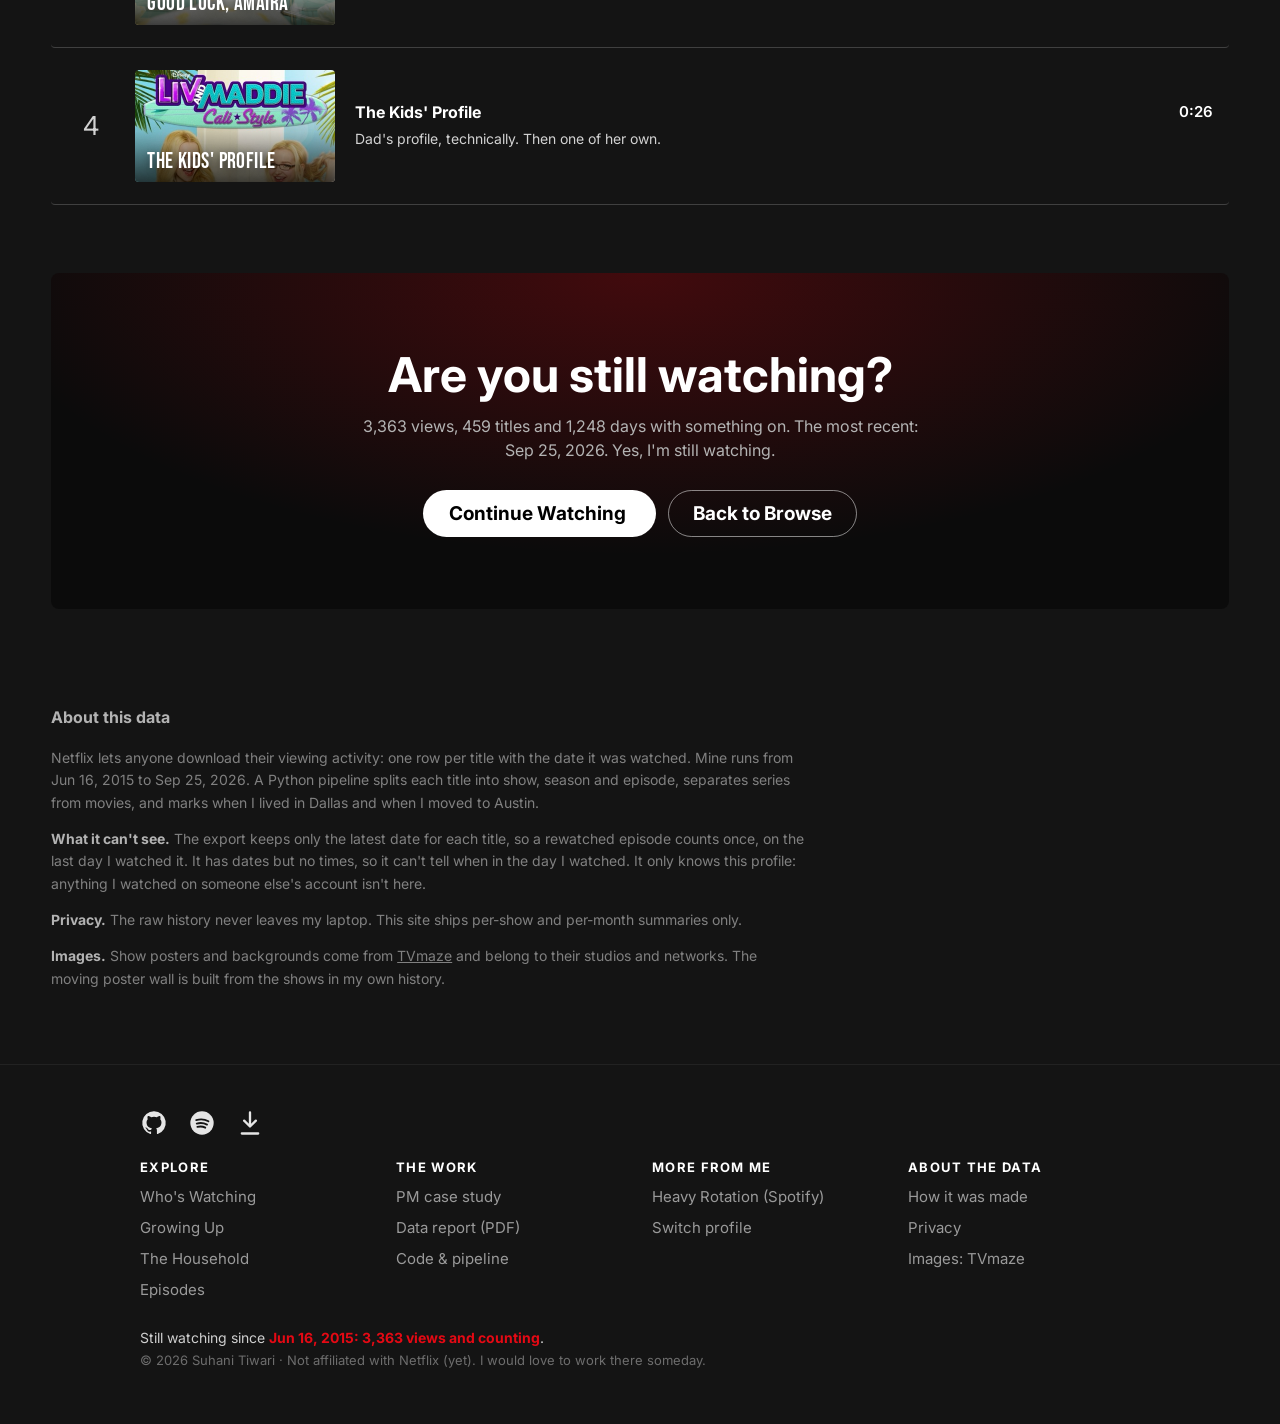
==== commit c2ddb871: "New opening: boot sequence and Play, bare Who's watching with data-rain avatars and color glows, PIN" ====
--- a/index.html
+++ b/index.html
@@ -23,10 +23,17 @@
       <path class="intro__ribbon intro__ribbon--shade" pathLength="1" d="M108 44C94 18 38 14 34 54C30 92 106 104 106 150C106 196 44 206 26 172"/>
       <path class="intro__ribbon" pathLength="1" d="M108 44C94 18 38 14 34 54C30 92 106 104 106 150C106 196 44 206 26 172"/>
     </svg>
+    <span class="intro__boot" aria-hidden="true">
+      <span>11 years of viewing history loaded</span>
+      <span>4 profiles found</span>
+      <span>7,000+ plays recovered</span>
+      <span>0 names. 0 ages. 0 locations.</span>
+    </span>
     <span class="intro__hint">
       <b class="intro__q">What can 11 years of Netflix history reveal about a family?</b>
-      <span class="intro__sub">A data investigation of one real account. Four profiles, 7,000+ plays, nothing but titles and dates.</span>
-      <span class="intro__cta">▶ Open the case <small>🔊 sound on</small></span>
+      <span class="intro__timeline" aria-hidden="true"><i>2015</i><span></span><i>2026</i></span>
+      <span class="intro__cta">▶ Play</span>
+      <span class="intro__meta">5 seasons · 4 profiles · Based on real data · Just titles + dates</span>
     </span>
   </button>
   <button class="intro__skip" type="button" id="intro-skip">Skip intro</button>
@@ -35,7 +42,7 @@
 <!-- Who's watching? -->
 <section id="profiles" class="profiles" aria-label="Choose a profile">
   <div class="wordmark profiles__mark">Still Watching</div>
-  <div class="profiles__lock" aria-hidden="true">
+  <div class="profiles__lock" aria-hidden="true" hidden>
     <svg viewBox="0 0 120 140"><defs>
       <linearGradient id="shield" x1="0" y1="0" x2="1" y2="1"><stop offset="0" stop-color="#ff5c8a"/><stop offset=".55" stop-color="#e50914"/><stop offset="1" stop-color="#b81d74"/></linearGradient>
       <linearGradient id="shield-in" x1="0" y1="0" x2="0" y2="1"><stop offset="0" stop-color="#ff8fb1" stop-opacity=".9"/><stop offset="1" stop-color="#c2185b" stop-opacity=".6"/></linearGradient>
@@ -47,10 +54,19 @@
       <rect x="57.5" y="68" width="5" height="11" rx="2.5" fill="#fff"/>
     </svg>
   </div>
-  <p class="profiles__lock-text" id="lock-text">Netflix lets anyone download their viewing history: every title, every date, nothing else. My family gave me all four of ours. <b>No names, no ages, no locations. How much can the data figure out on its own?</b></p>
+  <p class="profiles__lock-text" id="lock-text" hidden></p>
   <h1 class="profiles__title">Who's watching?</h1>
   <div class="profiles__list" id="profile-list"></div>
-  <p class="profiles__guide">Start with <b>Suhani</b>: eleven years of one girl growing up, from Disney Channel at nine to Hindi rom-coms in a college dorm, told only through what she pressed play on. Or peek at Dad, Mom and Sister first.</p>
+  <p class="profiles__peek" id="profile-peek" aria-live="polite"></p>
+  <div class="pin" id="pin" hidden>
+    <p class="pin__title">Profile locked.</p>
+    <div class="pin__dots"><span>○</span><span>○</span><span>○</span><span>○</span></div>
+    <p class="pin__not">Not with a password.</p>
+    <div class="pin__cols"><div><b>What Netflix gave me</b><span>✓ Title</span><span>✓ Date watched</span></div>
+      <div><b>What it didn't</b><span>× Name</span><span>× Age</span><span>× Location</span><span>× Gender</span><span>× Relationship</span></div></div>
+    <p class="pin__q">So how much can two columns figure out?</p>
+    <button class="btn btn--play pin__go" type="button" id="pin-go">Unlock the data →</button>
+  </div>
   <p class="profiles__hint" id="profile-hint" aria-live="polite"></p>
   <button class="profiles__manage" type="button" id="manage"><svg viewBox="0 0 24 24" aria-hidden="true"><path d="M4 20h4L19 9l-4-4L4 16v4Z" fill="none" stroke="currentColor" stroke-width="2" stroke-linejoin="round"/></svg> Manage Profiles</button>
 </section>
--- a/css/style.css
+++ b/css/style.css
@@ -1082,3 +1082,127 @@
 .stills figure { margin: 0; }
 .stills img { width: 100%; aspect-ratio: 16 / 9; object-fit: cover; border-radius: 6px; display: block; background: #222; }
 .stills figcaption { font-size: 13px; color: #ccc; margin-top: 4px; }
+
+/* ---------- Cast scenes: talking heads, the photo of home, the phone call, freeze frame, rewind ---------- */
+.scene__bg--flat { inset: 0; }
+.scene--cast::after, .scene--phone::after, .scene--photo::after { background: linear-gradient(90deg, rgba(0, 0, 0, .78), rgba(0, 0, 0, .25) 60%, rgba(0, 0, 0, .05)); }
+.cast { position: absolute; z-index: 1; right: clamp(16px, 7vw, 120px); top: 50%; width: min(36vw, 440px); margin: 0; transform: translateY(-50%) scale(.9); opacity: 0; }
+.scene.is-on .cast { animation: castIn .7s cubic-bezier(.2, .9, .3, 1.2) .15s forwards; }
+.cast img { width: 100%; aspect-ratio: 1; object-fit: cover; border-radius: 14px; display: block; box-shadow: 0 30px 80px rgba(0, 0, 0, .6); border: 4px solid rgba(255, 255, 255, .9); }
+.cast figcaption { position: absolute; left: 14px; bottom: 14px; background: #000; color: #fff; font-weight: 800; font-size: 13px; letter-spacing: .14em; text-transform: uppercase; padding: 6px 10px; border-radius: 4px; }
+@keyframes castIn { to { opacity: 1; transform: translateY(-50%) scale(1); } }
+.cast__say { position: absolute; z-index: 2; right: calc(clamp(16px, 7vw, 120px) + min(36vw, 440px) - 40px); top: 22%; max-width: 300px; margin: 0; background: #fff; color: #111; font-weight: 800; font-size: clamp(16px, 1.6vw, 22px); line-height: 1.3; padding: 16px 18px; border-radius: 18px; opacity: 0; transform: scale(.6); transform-origin: right bottom; }
+.cast__say::after { content: ""; position: absolute; right: -14px; bottom: 18px; border: 10px solid transparent; border-left: 18px solid #fff; }
+.scene.is-on .cast__say { animation: pop .45s cubic-bezier(.2, .9, .3, 1.3) .9s forwards; }
+@keyframes pop { to { opacity: 1; transform: scale(1); } }
+.scene--cast .scene__text { max-width: min(46vw, 640px); }
+.scene--freeze .cast img { filter: saturate(.25) contrast(1.15) sepia(.25); }
+.scene.is-on.scene--freeze .cast { animation: castIn .7s cubic-bezier(.2, .9, .3, 1.2) forwards, freezeZoom .25s 1.2s steps(1) forwards; }
+@keyframes freezeZoom { to { opacity: 1; transform: translateY(-50%) scale(1.06) rotate(-2deg); } }
+.scratch { position: absolute; z-index: 3; top: 12%; left: 50%; transform: translateX(-50%) rotate(-3deg); background: #ffd000; color: #111; font-weight: 900; font-size: clamp(14px, 1.5vw, 20px); padding: 8px 14px; letter-spacing: .04em; opacity: 0; }
+.scene.is-on .scratch { animation: pop .2s 1.1s forwards; }
+.polaroid { position: absolute; z-index: 1; right: clamp(16px, 8vw, 140px); top: 50%; margin: 0; background: #fffdf6; padding: 14px 14px 52px; display: flex; gap: 8px; transform: translateY(-50%) rotate(4deg); box-shadow: 0 30px 80px rgba(0, 0, 0, .6); opacity: 0; }
+.polaroid img { width: min(12vw, 150px); aspect-ratio: 3 / 4; object-fit: cover; }
+.polaroid figcaption { position: absolute; left: 0; right: 0; bottom: 14px; text-align: center; color: #333; font: italic 600 22px Georgia, serif; }
+.scene.is-on .polaroid { animation: polaroidIn 1s ease .2s forwards; }
+@keyframes polaroidIn { from { opacity: 0; transform: translateY(-40%) rotate(10deg); } to { opacity: 1; transform: translateY(-50%) rotate(4deg); } }
+.phone { position: absolute; z-index: 1; right: clamp(16px, 9vw, 160px); top: 50%; transform: translateY(-50%); width: min(30vw, 320px); min-height: 440px; background: #111; border: 10px solid #2b2b2b; border-radius: 38px; padding: 22px 14px; display: flex; flex-direction: column; gap: 10px; box-shadow: 0 30px 80px rgba(0, 0, 0, .7); }
+.phone__top { display: flex; flex-direction: column; align-items: center; gap: 4px; margin-bottom: 10px; color: #fff; }
+.phone__top img { width: 72px; height: 72px; border-radius: 50%; object-fit: cover; }
+.phone__top span { color: #8f8; font-size: 12px; }
+.phone__msg { margin: 0; max-width: 85%; padding: 10px 13px; border-radius: 16px; font-size: 15px; line-height: 1.35; opacity: 0; transform: translateY(8px); }
+.phone__msg--me { align-self: flex-end; background: #0a84ff; color: #fff; border-bottom-right-radius: 4px; }
+.phone__msg--them { align-self: flex-start; background: #2c2c2e; color: #fff; border-bottom-left-radius: 4px; }
+.scene.is-on .phone__msg { animation: rise .4s ease forwards; animation-delay: calc(.9s + var(--i) * 1.4s); }
+.montage--rewind figure { opacity: .55; transform: none; filter: saturate(.6) blur(.4px); }
+.scene.is-on .montage--rewind { animation: rewindFly 3s linear infinite; }
+.scene.is-on .montage--rewind figure { animation: none; }
+@keyframes rewindFly { from { transform: rotate(-8deg) scale(1.25) translateX(-6%); } to { transform: rotate(-8deg) scale(1.25) translateX(6%); } }
+.scene--rewind::before { content: ""; position: absolute; inset: 0; z-index: 2; pointer-events: none; background: repeating-linear-gradient(0deg, rgba(255, 255, 255, .06) 0 2px, transparent 2px 5px); }
+.rewind { position: absolute; z-index: 3; top: 9%; left: clamp(24px, 7vw, 120px); color: #fff; font: 900 clamp(18px, 2vw, 28px) "Courier New", monospace; letter-spacing: .1em; animation: blink 1s steps(2) infinite; }
+@keyframes blink { 50% { opacity: .2; } }
+@media (max-width: 760px) {
+  .cast, .polaroid, .phone { top: 14%; right: 50%; transform: translate(50%, 0); width: 56vw; }
+  .scene.is-on .cast { animation: none; opacity: 1; }
+  .cast__say { right: 8%; top: 4%; max-width: 70%; }
+  .polaroid img { width: 22vw; }
+  .phone { min-height: 0; }
+  .scene--cast .scene__text { max-width: 100%; }
+}
+.cast--left { right: auto; left: clamp(16px, 6vw, 100px); top: 10%; transform: none; width: min(24vw, 300px); }
+.scene.is-on .cast--left { animation: pop .6s cubic-bezier(.2, .9, .3, 1.2) .15s forwards; transform: scale(.6); }
+.scene--cast .dorm__girl, .scene--cast .dorm__bubble { display: none; }
+.mbars { display: flex; align-items: flex-end; gap: 8px; height: 160px; }
+.mbars span { flex: 1; display: flex; flex-direction: column; align-items: center; gap: 6px; font-size: 12px; color: #aaa; }
+.mbars i { width: 100%; height: calc(var(--h) * 3px); background: var(--red); border-radius: 3px 3px 0 0; transform-origin: bottom; animation: grow .8s ease both; }
+@keyframes grow { from { transform: scaleY(0); } }
+.peek__year--poster { position: relative; }
+.peek__count { position: absolute; top: 6px; left: 6px; right: 6px; z-index: 2; display: flex; align-items: baseline; gap: 4px; background: rgba(0, 0, 0, .72); border-radius: 4px; padding: 3px 6px; color: #fff !important; font-size: 10px; }
+.peek__count b { font-family: var(--display); font-weight: 400; font-size: 20px; color: #fff; }
+
+/* ---------- Opening: boot sequence ---------- */
+.intro__boot { position: absolute; top: calc(50% + clamp(80px, 12vw, 150px)); left: 0; right: 0; display: grid; gap: 6px; justify-items: center; font: 600 clamp(11px, 1vw, 13px) "Courier New", monospace; letter-spacing: .2em; text-transform: uppercase; color: #9a9a9a; }
+.intro__boot span { opacity: 0; animation: bootLine .5s ease forwards; }
+.intro__boot span:nth-child(1) { animation-delay: .8s; }
+.intro__boot span:nth-child(2) { animation-delay: 1.4s; }
+.intro__boot span:nth-child(3) { animation-delay: 2s; }
+.intro__boot span:nth-child(4) { animation-delay: 2.6s; color: var(--red); }
+@keyframes bootLine { from { opacity: 0; transform: translateY(4px); } to { opacity: 1; transform: none; } }
+.intro__hint { opacity: 0; animation: bootLine .7s ease 3.4s forwards; }
+.intro__timeline { display: flex; align-items: center; gap: 10px; width: min(520px, 80vw); font: 700 12px Inter, sans-serif; color: #888; }
+.intro__timeline span { flex: 1; height: 2px; background: repeating-linear-gradient(90deg, var(--red) 0 3px, transparent 3px 9px); background-size: 0 100%; background-repeat: no-repeat; animation: ticks 1.6s ease 3.6s forwards; }
+@keyframes ticks { to { background-size: 100% 100%; } }
+.intro__cta { margin-top: 8px; padding: 12px 34px; font-size: 18px; }
+.intro__meta { font-size: 12px; color: #888; letter-spacing: .04em; }
+.intro.is-playing .intro__boot { opacity: 0; transition: opacity .3s; }
+
+/* ---------- Who's watching: black, glowing in the color of whoever you hover ---------- */
+.profiles { background: #080808 !important; }
+.profiles::before { content: ""; position: absolute; inset: 0; pointer-events: none; background: radial-gradient(45% 40% at 50% 52%, var(--glow, transparent), transparent 70%); opacity: .35; transition: background .4s; }
+.profiles > :not(.profiles__mark) { position: relative; }
+.profiles__peek { min-height: 3.2em; margin: 20px auto 0; max-width: 520px; text-align: center; display: grid; gap: 4px; }
+.profiles__peek b { color: #fff; font-size: 15px; letter-spacing: .04em; }
+.profiles__peek span { color: #bbb; font-size: 15px; }
+.profiles__manage { opacity: .5; transform: scale(.85); }
+.avatar { position: relative; overflow: hidden; }
+.avatar__data { position: absolute; inset: 0; z-index: 1; display: flex; flex-direction: column; justify-content: center; gap: 1px; padding: 6px; background: #050505; color: #e50914; font: 700 9px/1.25 "Courier New", monospace; white-space: nowrap; overflow: hidden; pointer-events: none; animation: resolve 2.6s ease .4s forwards; }
+.avatar__data span { animation: drift 1.2s linear infinite; }
+.avatar__data span:nth-child(even) { color: #ff7aa2; animation-direction: reverse; }
+.profile .avatar img { animation: sharpen 2.6s ease .4s both; }
+@keyframes resolve { 0% { opacity: 1; } 55% { opacity: .85; } 100% { opacity: 0; } }
+@keyframes drift { from { transform: translateX(0); } to { transform: translateX(-30px); } }
+@keyframes sharpen { 0% { filter: blur(14px) saturate(0) contrast(2); transform: scale(1.15); } 100% { filter: none; transform: none; } }
+.profile:hover .avatar__data { animation: replay 1.2s ease; }
+@keyframes replay { 0%, 100% { opacity: 0; } 30% { opacity: .9; } }
+
+/* ---------- Suhani's PIN screen: the dataset, explained by unlocking ---------- */
+.pin { display: grid; justify-items: center; gap: 14px; text-align: center; max-width: 560px; padding: 0 16px; }
+.pin[hidden] { display: none; }
+.pin > * { opacity: 0; transform: translateY(10px); }
+.pin.is-on > * { animation: bootLine .6s ease forwards; }
+.pin.is-on > :nth-child(2) { animation-delay: .4s; }
+.pin.is-on > :nth-child(3) { animation-delay: 1.4s; }
+.pin.is-on > :nth-child(4) { animation-delay: 2s; }
+.pin.is-on > :nth-child(5) { animation-delay: 2.8s; }
+.pin.is-on > :nth-child(6) { animation-delay: 3.3s; }
+.pin__title { margin: 0; font-size: clamp(24px, 2.6vw, 36px); font-weight: 700; color: #fff; }
+.pin__dots { display: flex; gap: 18px; font-size: 34px; color: #fff; }
+.pin.is-on .pin__dots span { animation: dotFlip .4s ease forwards; }
+.pin.is-on .pin__dots span:nth-child(1) { animation-delay: 1.6s; } .pin.is-on .pin__dots span:nth-child(2) { animation-delay: 1.75s; }
+.pin.is-on .pin__dots span:nth-child(3) { animation-delay: 1.9s; } .pin.is-on .pin__dots span:nth-child(4) { animation-delay: 2.05s; }
+@keyframes dotFlip { to { color: var(--red); } }
+.pin__not { margin: 0; color: #bbb; font-size: 16px; }
+.pin__cols { display: grid; grid-template-columns: 1fr 1fr; gap: 28px; text-align: left; }
+.pin__cols div { display: grid; gap: 6px; font-size: 15px; color: #ddd; }
+.pin__cols b { color: #fff; font-size: 12px; letter-spacing: .14em; text-transform: uppercase; margin-bottom: 4px; }
+.pin__cols div:last-child span { color: #888; text-decoration: line-through; }
+.pin__q { margin: 6px 0 0; font-family: var(--display); font-size: clamp(26px, 3vw, 40px); color: #fff; line-height: 1; }
+.intro__logo { width: clamp(96px, 12vw, 170px); }
+.intro__boot { top: auto; bottom: 12vh; animation: bootOut .4s ease 3.2s forwards; }
+@keyframes bootOut { to { opacity: 0; visibility: hidden; } }
+.intro__hint { bottom: 6vh; gap: 8px; }
+.intro__q { font-size: clamp(24px, 3vw, 44px); }
+.pin__cols div { align-content: start; }
+.pin__narration { display: grid; gap: 10px; margin: 0; font-family: var(--display); font-size: clamp(28px, 3.4vw, 48px); line-height: 1.05; color: #fff; }
+.pin__narration span { opacity: 0; animation: bootLine .7s ease forwards; }
+.pin__narration span:last-child { color: var(--red); animation-delay: 1.1s; }
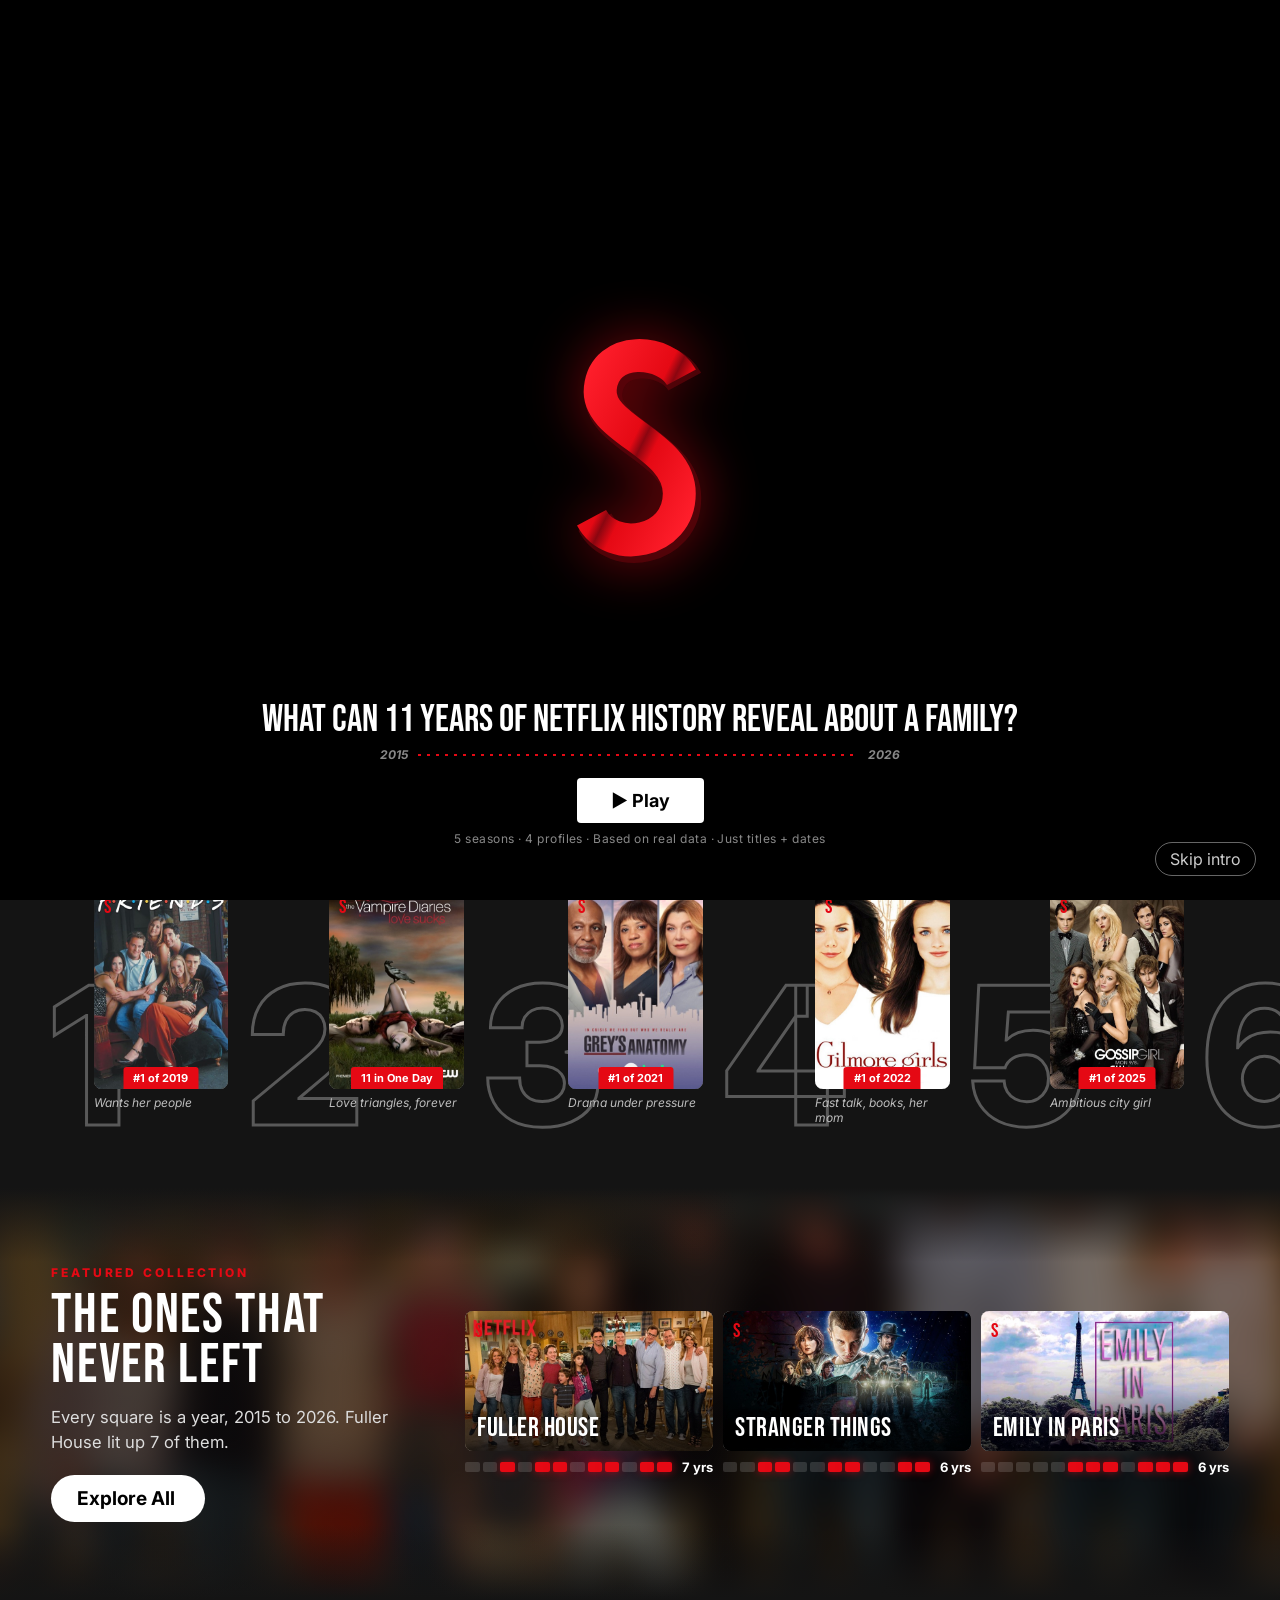
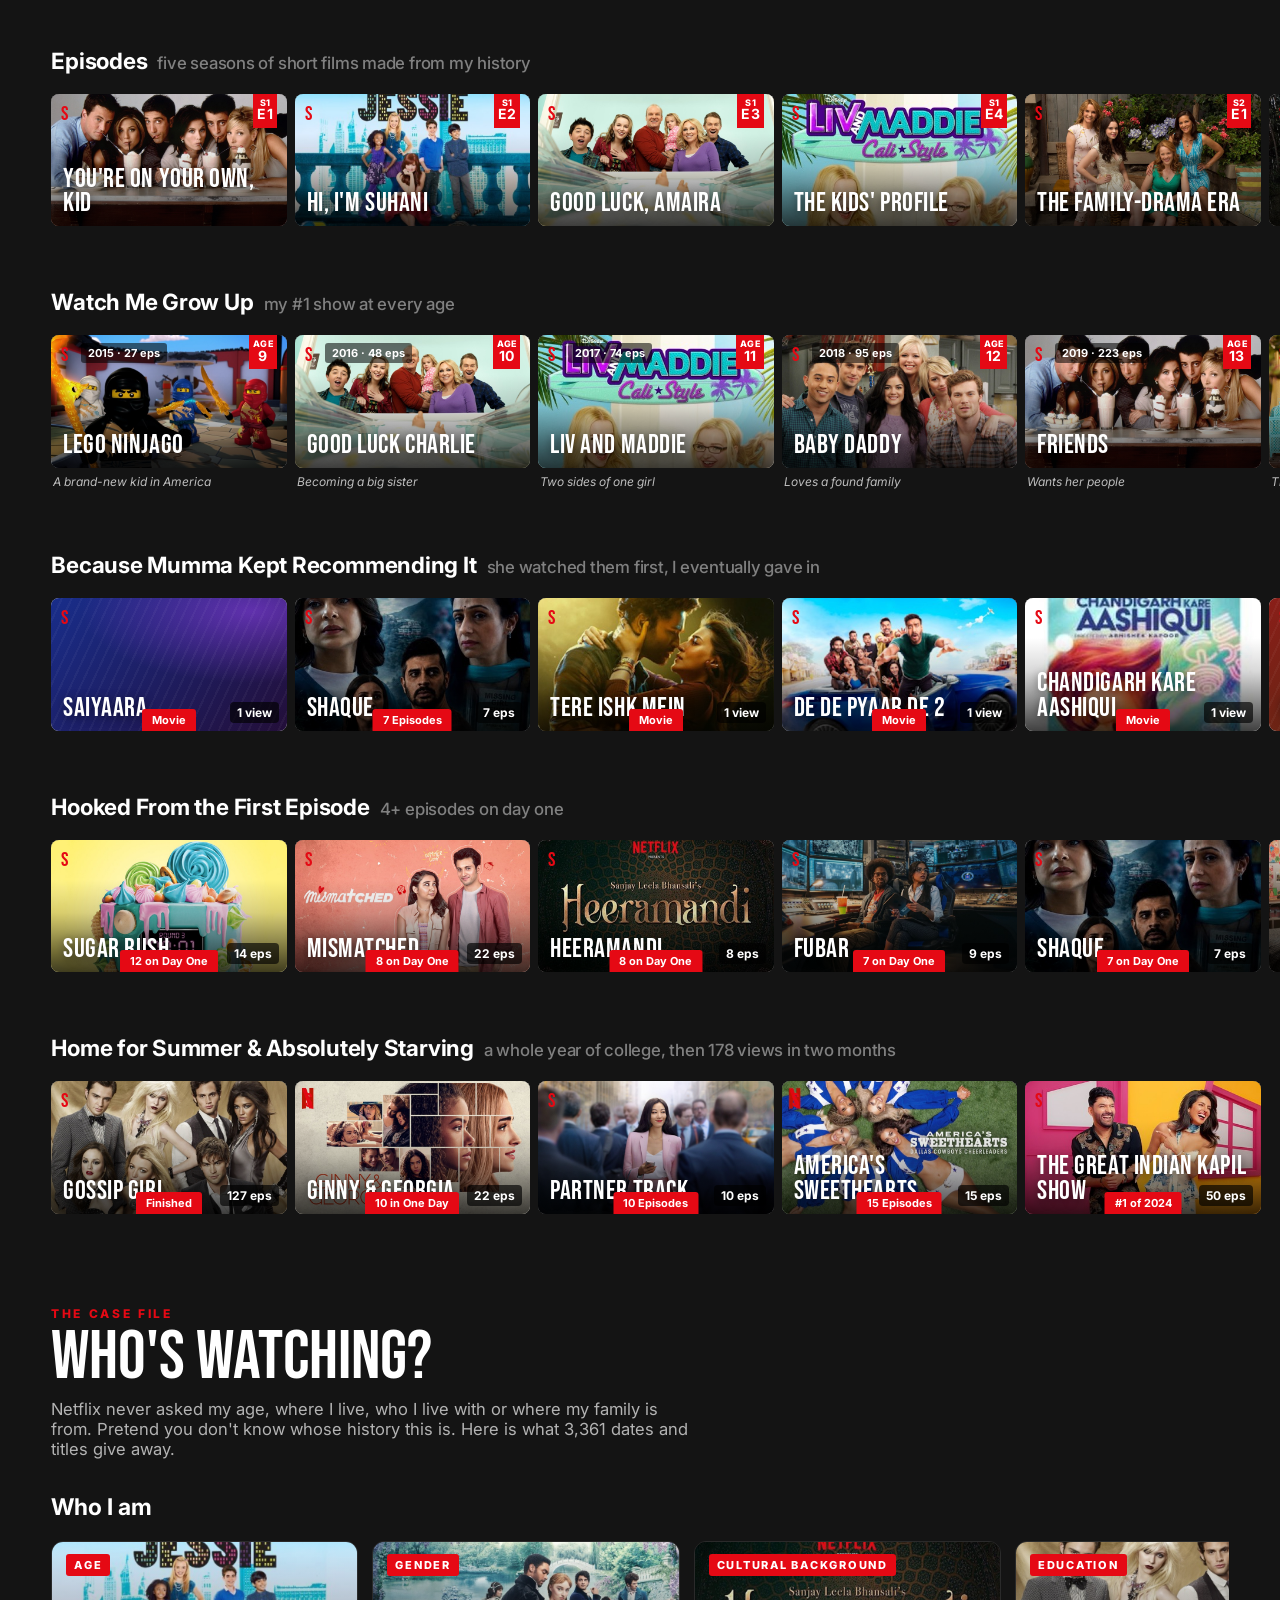
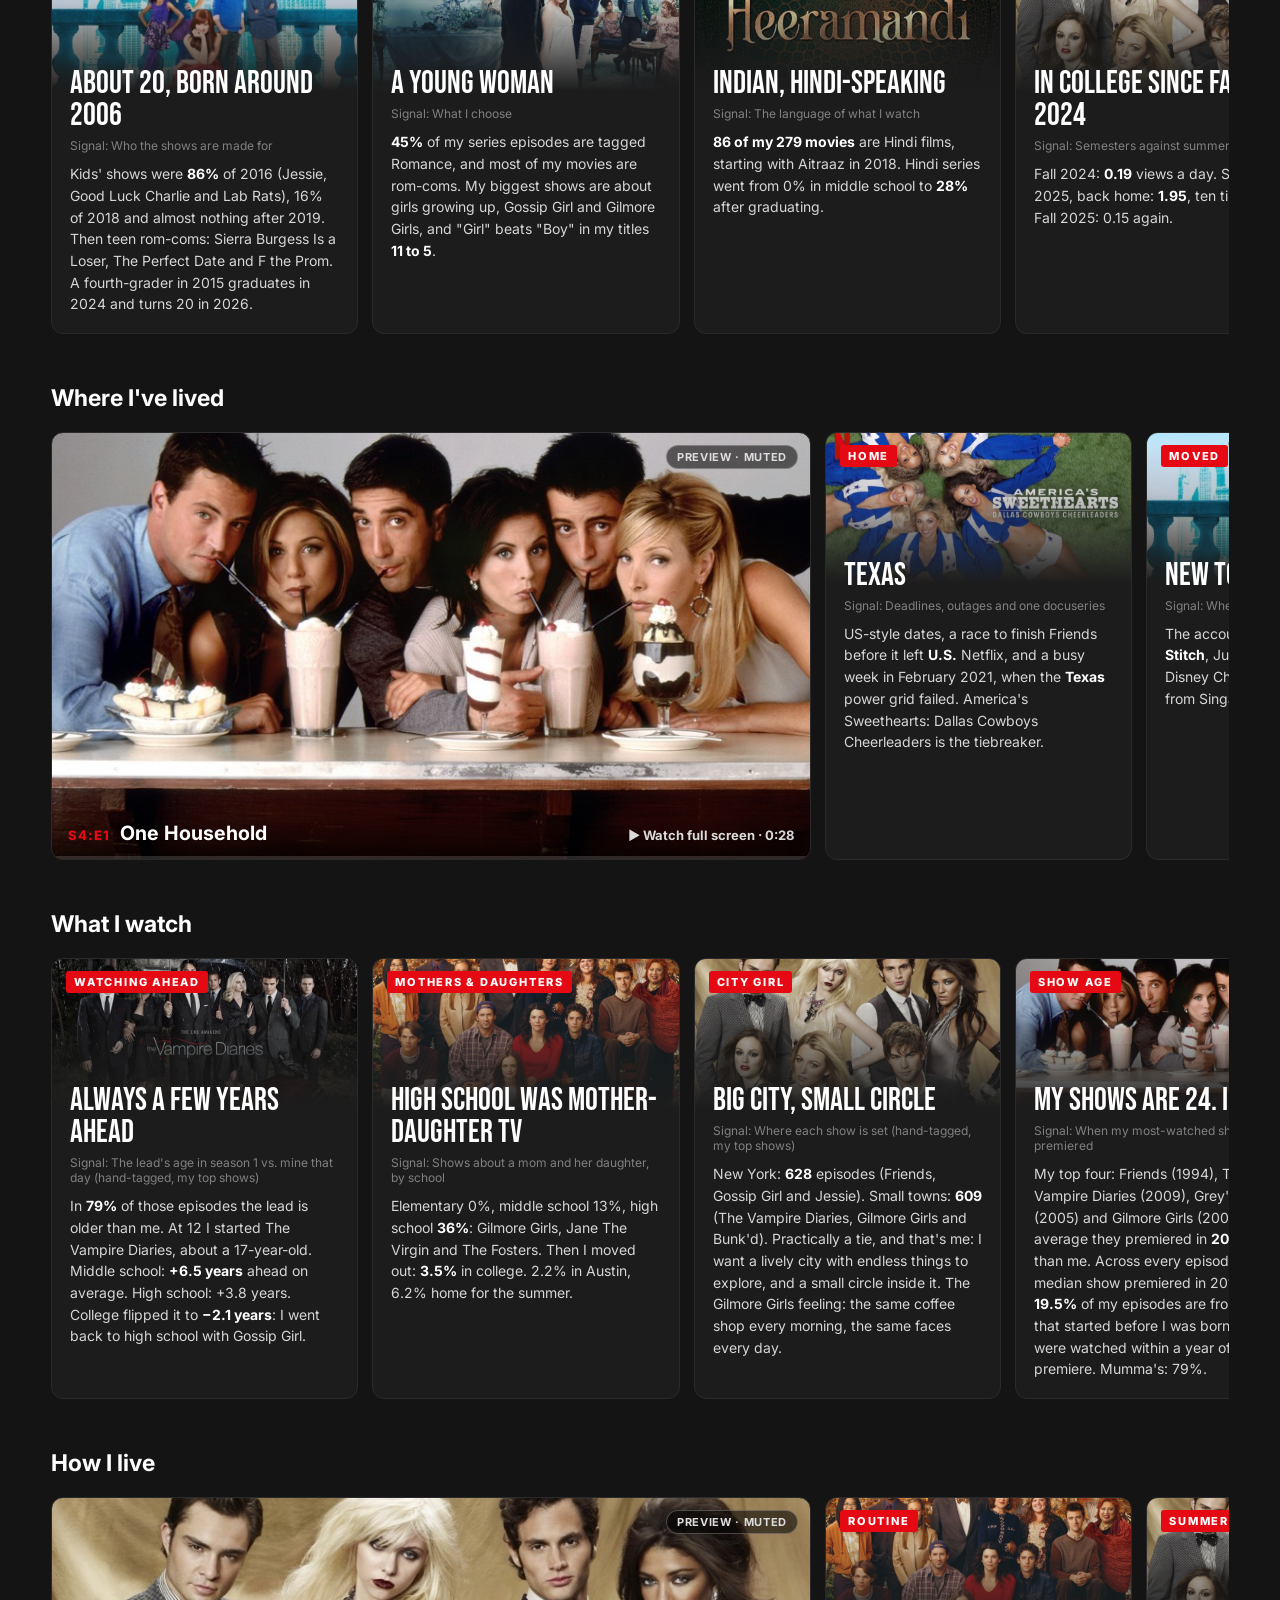
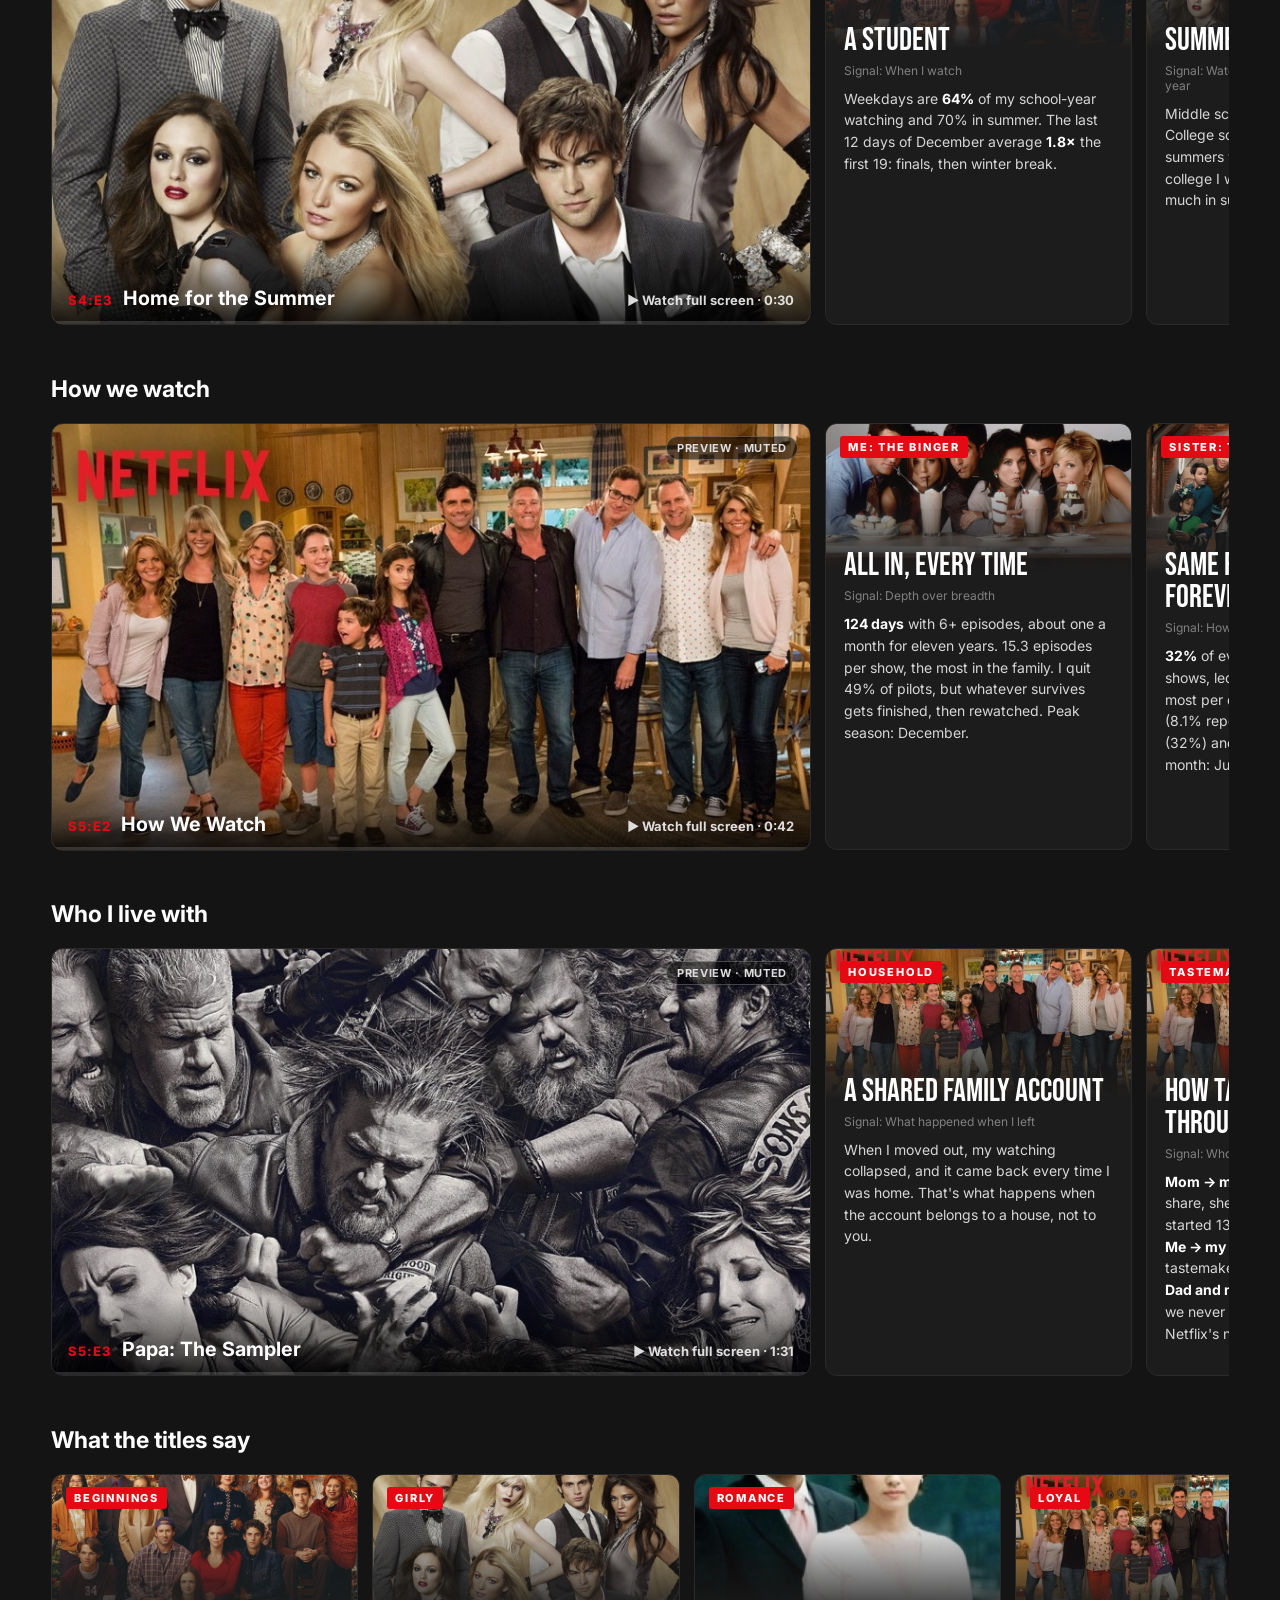
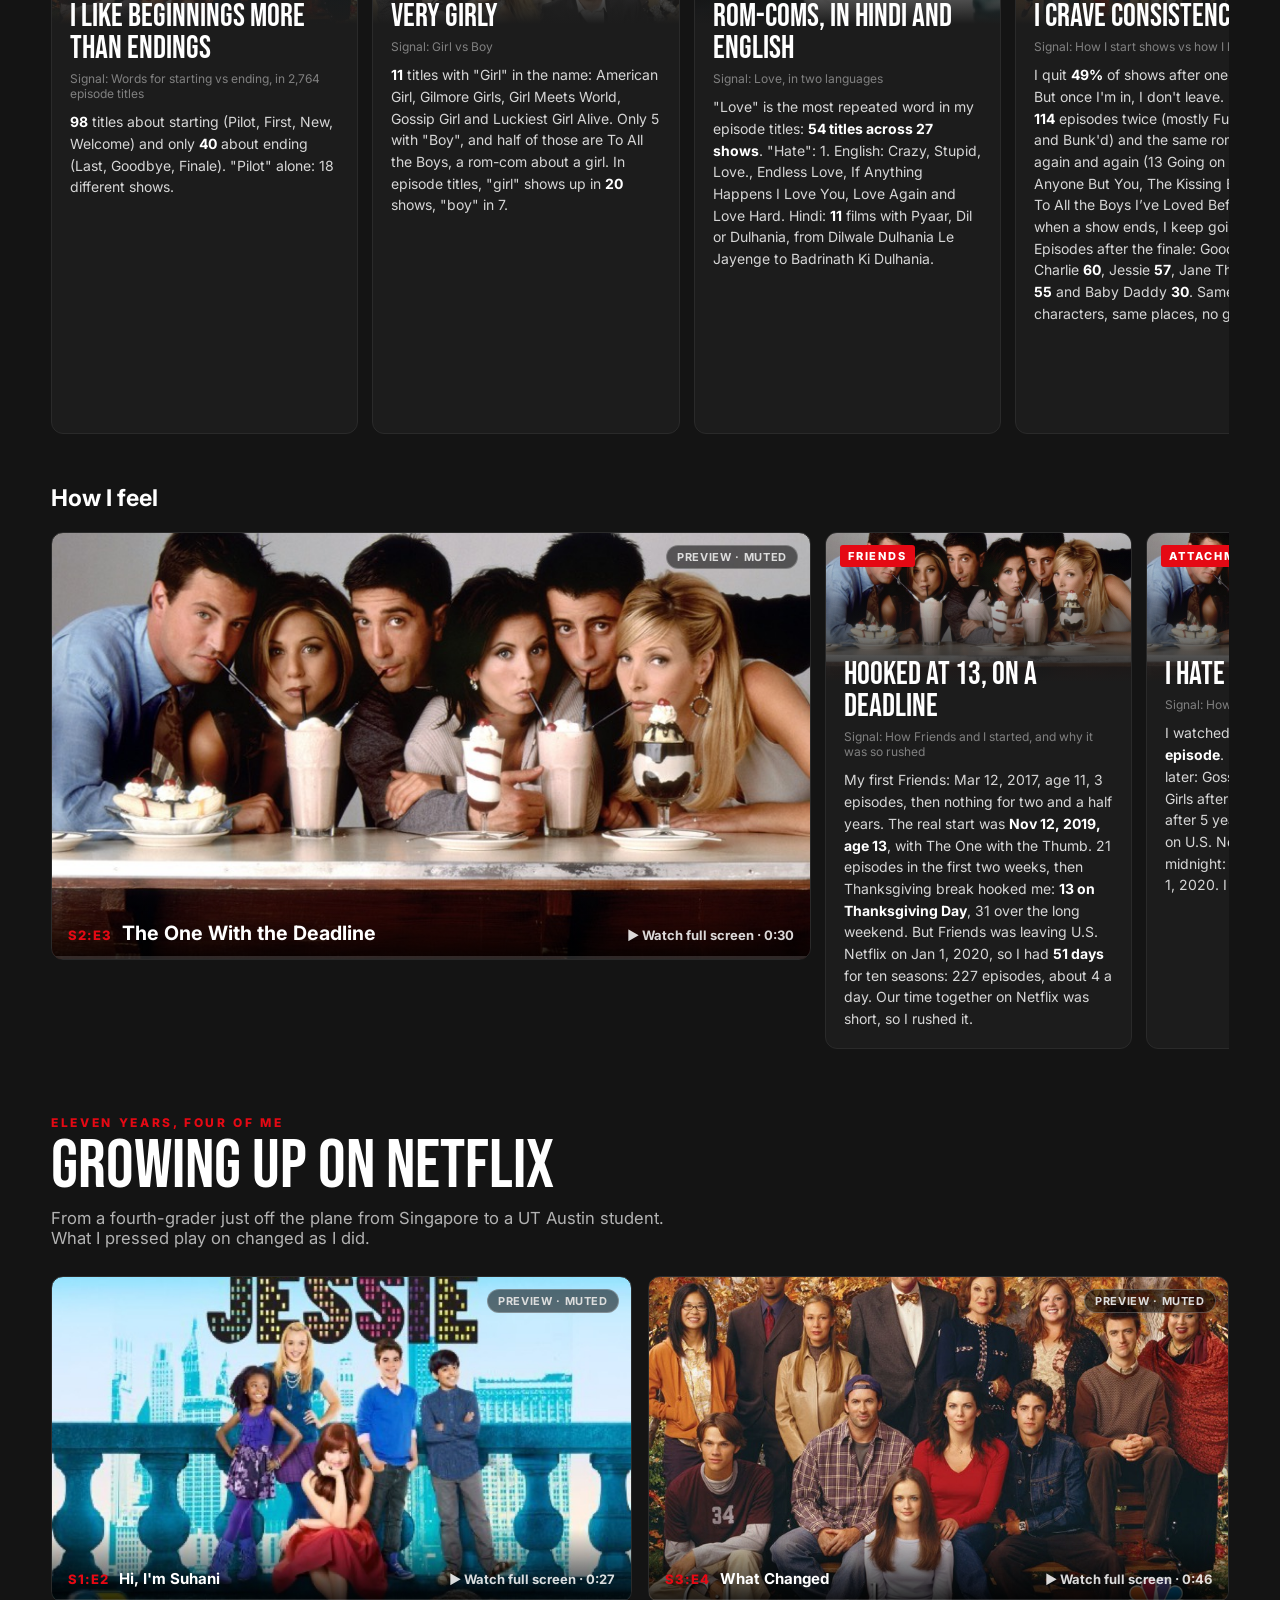
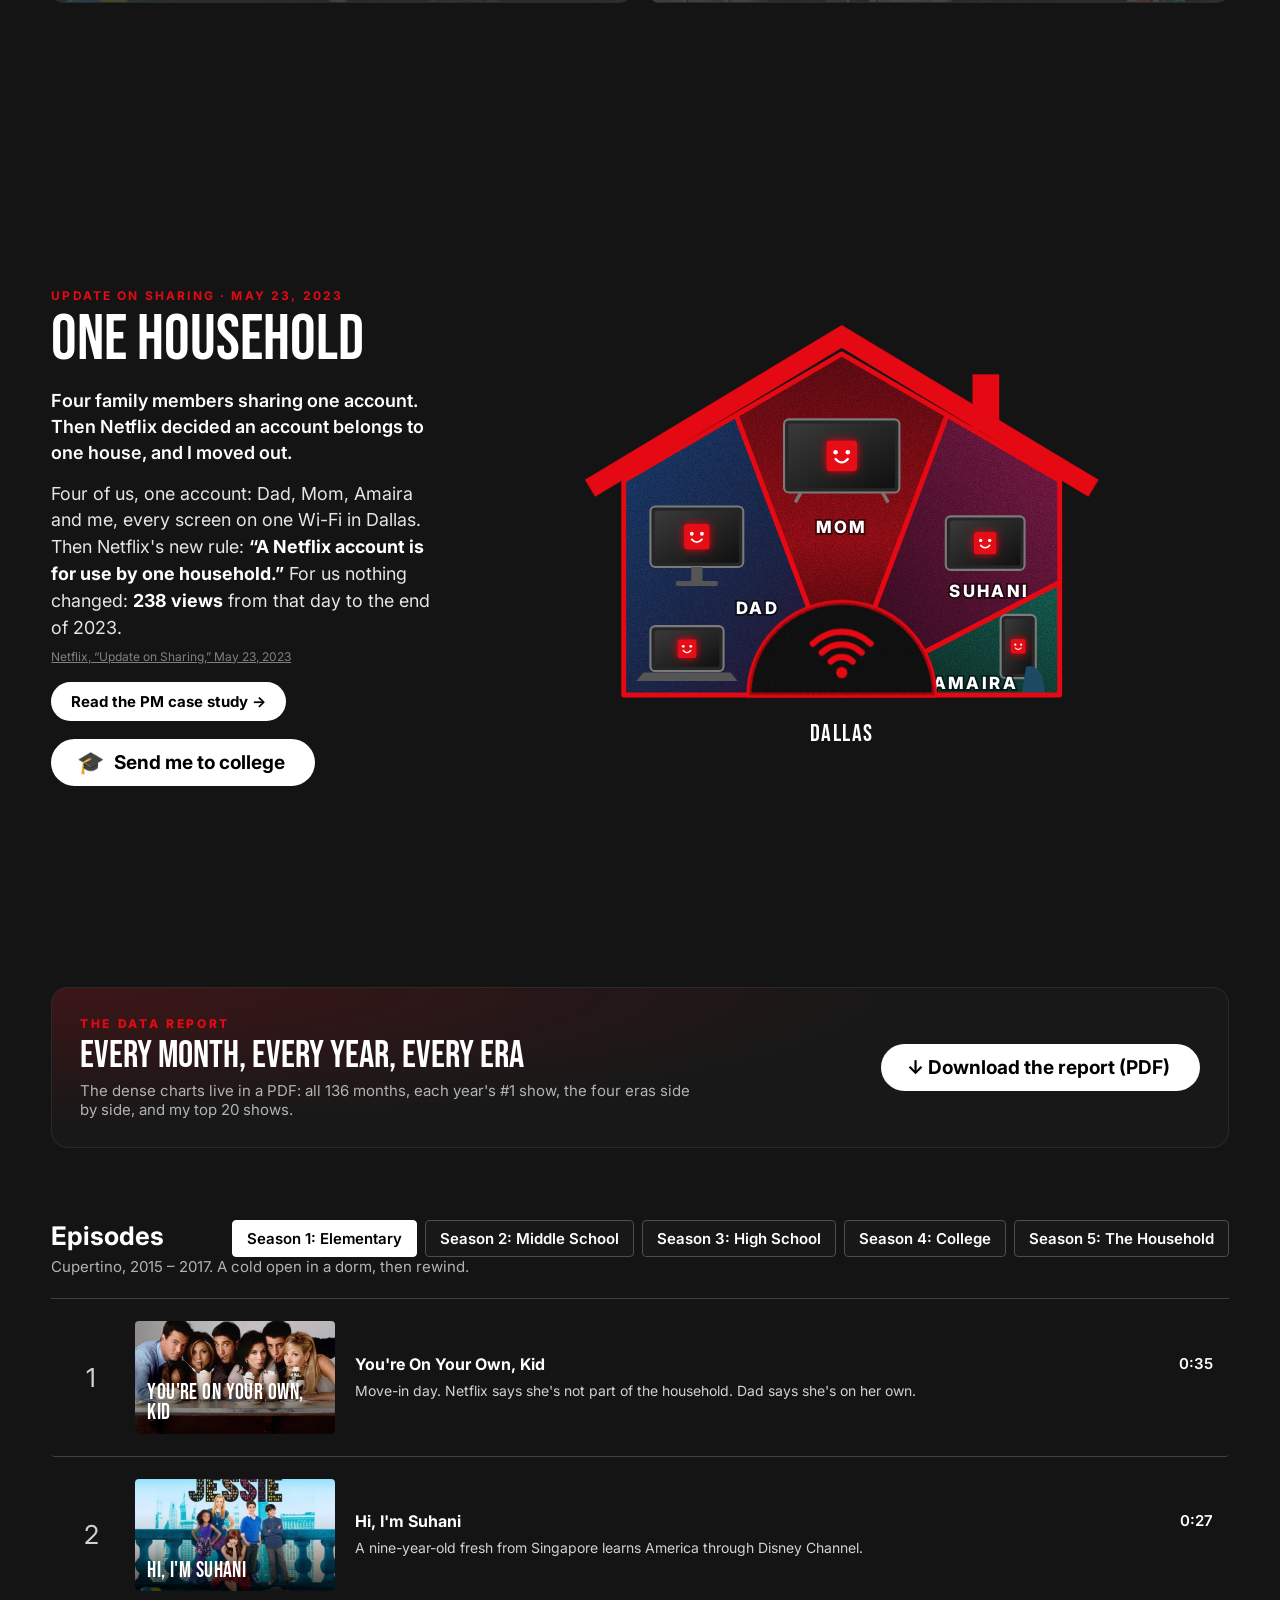
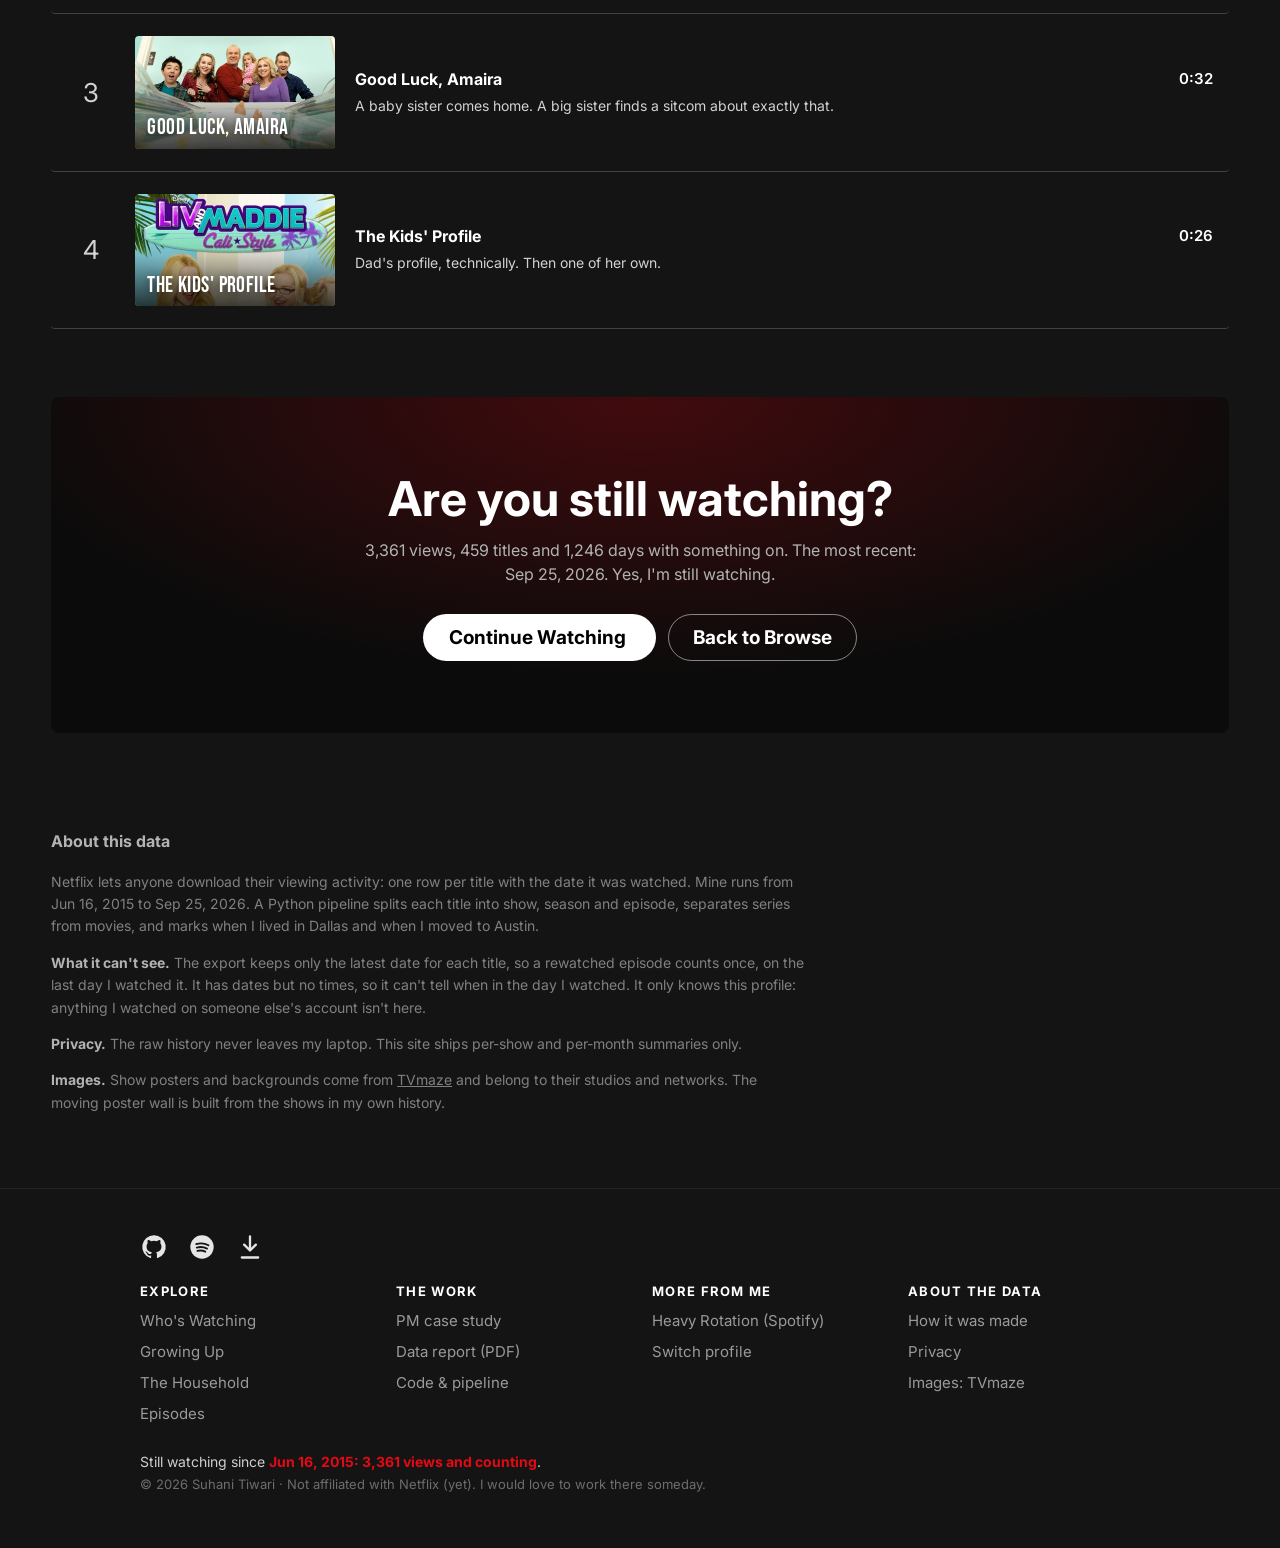
==== commit cb78e1f7: "Netflix-style profile pages, household specials, Born Streaming, show episode lists, new What I Watc" ====
--- a/index.html
+++ b/index.html
@@ -88,11 +88,10 @@
     <button class="nav__me" type="button" id="switch-profile" aria-haspopup="menu" aria-expanded="false" aria-label="Profile menu"><span class="avatar avatar--sm" id="nav-avatar" aria-hidden="true"></span><span class="nav__caret" aria-hidden="true">▾</span></button>
     <div class="pmenu" id="pmenu" role="menu" hidden>
       <div id="pmenu-profiles"></div>
-      <a class="pmenu__item" role="menuitem" href="#about"><svg viewBox="0 0 24 24"><path d="M4 20h4L19 9l-4-4L4 16v4Z" fill="none" stroke="currentColor" stroke-width="2" stroke-linejoin="round"/></svg>Manage Profiles</a>
-      <button class="pmenu__item" role="menuitem" type="button" id="pmenu-exit"><svg viewBox="0 0 24 24"><path d="M14 4h6v6M20 4l-9 9M18 14v6H4V6h6" fill="none" stroke="currentColor" stroke-width="2" stroke-linecap="round" stroke-linejoin="round"/></svg>Exit Profile</button>
-      <a class="pmenu__item" role="menuitem" href="case-study.html#solution"><svg viewBox="0 0 24 24"><rect x="4" y="4" width="16" height="13" rx="3" fill="none" stroke="currentColor" stroke-width="2"/><circle cx="9.5" cy="10" r="1.2" fill="currentColor"/><circle cx="14.5" cy="10" r="1.2" fill="currentColor"/><path d="M9 13.5c1.6 1.2 4.4 1.2 6 0M8 21l3-4" stroke="currentColor" stroke-width="2" fill="none" stroke-linecap="round"/></svg>Transfer Profile</a>
-      <a class="pmenu__item" role="menuitem" href="case-study.html"><svg viewBox="0 0 24 24"><circle cx="12" cy="8" r="4" fill="none" stroke="currentColor" stroke-width="2"/><path d="M4 21c1-4 4.5-6 8-6s7 2 8 6" fill="none" stroke="currentColor" stroke-width="2"/></svg>Account</a>
-      <a class="pmenu__item" role="menuitem" href="#about"><svg viewBox="0 0 24 24"><circle cx="12" cy="12" r="9" fill="none" stroke="currentColor" stroke-width="2"/><path d="M9.5 9.5a2.5 2.5 0 1 1 3.5 2.3c-.7.3-1 .9-1 1.7M12 17h.01" stroke="currentColor" stroke-width="2" fill="none" stroke-linecap="round"/></svg>Help Center</a>
+      <button class="pmenu__item" role="menuitem" type="button" id="pmenu-manage"><svg viewBox="0 0 24 24"><path d="M4 20h4L19 9l-4-4L4 16v4Z" fill="none" stroke="currentColor" stroke-width="2" stroke-linejoin="round"/></svg>Manage Profiles</button>
+      <a class="pmenu__item" role="menuitem" href="#timeline"><svg viewBox="0 0 24 24"><path d="M4 20V10M10 20V4M16 20v-7M22 20H2" fill="none" stroke="currentColor" stroke-width="2" stroke-linecap="round"/></svg>My Data</a>
+      <a class="pmenu__item" role="menuitem" href="#about"><svg viewBox="0 0 24 24"><path d="m8 7-5 5 5 5M16 7l5 5-5 5M14 4l-4 16" fill="none" stroke="currentColor" stroke-width="2" stroke-linecap="round" stroke-linejoin="round"/></svg>How I Built It</a>
+      <a class="pmenu__item" role="menuitem" href="case-study.html"><svg viewBox="0 0 24 24"><path d="M6 3h9l4 4v14H6Z M14 3v5h5M9 13h7M9 17h5" fill="none" stroke="currentColor" stroke-width="2" stroke-linejoin="round"/></svg>Case Study</a>
       <button class="pmenu__signout" role="menuitem" type="button" id="pmenu-signout">Sign out of Still Watching</button>
     </div>
   </div>
--- a/css/style.css
+++ b/css/style.css
@@ -181,7 +181,6 @@
 .wall__col { flex: 0 0 auto; width: clamp(110px, 10.5vw, 180px); display: flex; flex-direction: column; gap: 14px; animation: drift var(--speed, 70s) linear infinite; }
 .wall__col:nth-child(even) { animation-direction: reverse; margin-top: -60px; }
 .wall__col img { width: 100%; aspect-ratio: 2 / 3; object-fit: cover; border-radius: 8px; display: block; box-shadow: 0 10px 30px rgba(0, 0, 0, .55); filter: saturate(.9) brightness(.82); }
-@keyframes drift { to { transform: translateY(-50%); } }
 .wall.is-paused .wall__col { animation-play-state: paused; }
 .wall::before { content: ""; position: absolute; inset: 0; z-index: 1; background: radial-gradient(60% 75% at 8% 55%, rgba(229, 9, 20, .55), transparent 70%), linear-gradient(0deg, rgba(0, 0, 0, .35), rgba(0, 0, 0, .35)); mix-blend-mode: normal; }
 .wall::after { content: ""; position: absolute; inset: 0; z-index: 1; background: repeating-linear-gradient(0deg, rgba(0, 0, 0, .22) 0 1px, transparent 1px 3px); pointer-events: none; }
@@ -1165,15 +1164,7 @@
 .profiles__peek span { color: #bbb; font-size: 15px; }
 .profiles__manage { opacity: .5; transform: scale(.85); }
 .avatar { position: relative; overflow: hidden; }
-.avatar__data { position: absolute; inset: 0; z-index: 1; display: flex; flex-direction: column; justify-content: center; gap: 1px; padding: 6px; background: #050505; color: #e50914; font: 700 9px/1.25 "Courier New", monospace; white-space: nowrap; overflow: hidden; pointer-events: none; animation: resolve 2.6s ease .4s forwards; }
-.avatar__data span { animation: drift 1.2s linear infinite; }
-.avatar__data span:nth-child(even) { color: #ff7aa2; animation-direction: reverse; }
-.profile .avatar img { animation: sharpen 2.6s ease .4s both; }
-@keyframes resolve { 0% { opacity: 1; } 55% { opacity: .85; } 100% { opacity: 0; } }
 @keyframes drift { from { transform: translateX(0); } to { transform: translateX(-30px); } }
-@keyframes sharpen { 0% { filter: blur(14px) saturate(0) contrast(2); transform: scale(1.15); } 100% { filter: none; transform: none; } }
-.profile:hover .avatar__data { animation: replay 1.2s ease; }
-@keyframes replay { 0%, 100% { opacity: 0; } 30% { opacity: .9; } }
 
 /* ---------- Suhani's PIN screen: the dataset, explained by unlocking ---------- */
 .pin { display: grid; justify-items: center; gap: 14px; text-align: center; max-width: 560px; padding: 0 16px; }
@@ -1206,3 +1197,180 @@
 .pin__narration { display: grid; gap: 10px; margin: 0; font-family: var(--display); font-size: clamp(28px, 3.4vw, 48px); line-height: 1.05; color: #fff; }
 .pin__narration span { opacity: 0; animation: bootLine .7s ease forwards; }
 .pin__narration span:last-child { color: var(--red); animation-delay: 1.1s; }
+
+/* Family profiles open as a full Netflix-style page that ends at a locked wall. */
+.peek { padding: 0; place-items: stretch; background: #141414; }
+.peek__card { width: 100%; max-width: none; max-height: none; height: 100vh; border-radius: 0; padding: 0 var(--gutter) 0; overflow-y: auto; box-shadow: none; background: #141414; }
+.peek__close { position: fixed; top: 18px; right: 22px; z-index: 5; }
+.peek__hero { position: relative; margin: 0 calc(var(--gutter) * -1) 18px; height: min(56vh, 520px); background: #222 center / cover no-repeat; display: flex; align-items: flex-end; padding: 0 var(--gutter) 40px; }
+.peek__hero::after { content: ""; position: absolute; inset: 0; background: linear-gradient(90deg, rgba(20, 20, 20, .85), rgba(20, 20, 20, .2) 60%), linear-gradient(0deg, #141414, transparent 45%); }
+.peek__herotext { position: relative; z-index: 1; }
+.peek__herotitle { margin: 0; font-family: var(--display); font-weight: 400; font-size: clamp(54px, 7vw, 110px); line-height: .9; }
+.peek__head { margin-top: 0; }
+.peek__persona { max-width: 760px; }
+.peek__wall { position: relative; display: grid; gap: 14px; margin: 10px 0 -170px; filter: blur(6px); opacity: .55; pointer-events: none; }
+.peek__ghostrow { display: flex; gap: 10px; overflow: hidden; }
+.peek__ghostrow i { flex: 0 0 160px; height: 96px; border-radius: 6px; background: linear-gradient(135deg, #3a3a3a, #1d1d1d); }
+.peek__locked { position: relative; z-index: 2; margin: 0 auto 0; max-width: 520px; background: rgba(20, 20, 20, .92); min-height: 40vh; display: flex; flex-direction: column; justify-content: center; }
+.peek__head { display: none; }
+
+/* Avatar reveal: a face rebuilt from data on a canvas, then the real portrait */
+.profile .avatar img { opacity: 0; transition: opacity .5s ease, filter .5s ease; filter: contrast(1.2); }
+.profile .avatar.is-revealed img { opacity: 1; filter: none; }
+.avatar__recon { position: absolute; inset: 0; width: 100%; height: 100%; z-index: 1; transition: opacity .5s ease; pointer-events: none; image-rendering: pixelated; }
+.avatar.is-revealed .avatar__recon { opacity: 0; }
+.avatar__status { position: absolute; left: 0; right: 0; bottom: 6px; z-index: 2; text-align: center; font: 700 8px/1 "Courier New", monospace; letter-spacing: .14em; color: #fff; text-shadow: 0 0 6px #e50914; opacity: 0; transition: opacity .3s; pointer-events: none; }
+.avatar.is-reconstructing .avatar__status { opacity: 1; }
+.avatar__lock, .avatar__kids { z-index: 3; }
+.avatar__recon { background: #050505 repeating-linear-gradient(0deg, rgba(229, 9, 20, .08) 0 2px, transparent 2px 6px); }
+.profile .avatar:not(.is-revealed):not(.is-reconstructing) .avatar__status::after { content: "WAITING…"; }
+.profile .avatar:not(.is-revealed) .avatar__status { opacity: 1; }
+
+/* Title modal: a story line, a few facts, and every episode with the day I watched it. */
+.modal__lead { font-size: 19px; line-height: 1.5; margin: 0 0 20px; max-width: 46ch; }
+.modal__facts { display: grid; grid-template-columns: repeat(auto-fit, minmax(180px, 1fr)); gap: 12px; margin: 0 0 8px; }
+.modal__facts:empty { display: none; }
+.modal__facts div { border-left: 3px solid var(--red); padding: 2px 0 2px 12px; }
+.modal__facts b { display: block; font-size: 18px; }
+.modal__facts span { color: var(--muted); font-size: 14px; line-height: 1.45; }
+.eplist__head { display: flex; align-items: baseline; gap: 12px; margin: 32px 0 8px; }
+.eplist__head h4 { margin: 0; }
+.eplist__note { color: var(--muted); font-size: 14px; flex: 1; }
+.eplist__season { background: #242424; color: #fff; border: 1px solid #4d4d4d; border-radius: 4px; padding: 8px 12px; font: inherit; font-size: 15px; }
+.eplist { list-style: none; margin: 0; padding: 0; }
+.ep { display: grid; grid-template-columns: 36px 140px 1fr; gap: 16px; align-items: center; padding: 16px 8px; border-bottom: 1px solid #404040; border-radius: 4px; }
+.ep--best { background: #2a2a2a; }
+.ep__num { font-size: 22px; color: #d2d2d2; text-align: center; }
+.ep__thumb { position: relative; aspect-ratio: 16 / 9; border-radius: 4px; overflow: hidden; background: #222; }
+.ep__thumb img { width: 100%; height: 100%; object-fit: cover; display: block; }
+.ep__thumb .art { position: absolute; inset: 0; }
+.ep__top { display: flex; justify-content: space-between; gap: 12px; margin-bottom: 4px; }
+.ep__top span { color: #fff; font-weight: 600; white-space: nowrap; font-size: 14px; }
+.ep__copy { color: #bcbcbc; font-size: 14px; display: block; }
+.ep__copy em { color: var(--red); font-style: normal; font-weight: 700; }
+.peek .row { margin: 4px 0 16px; padding: 0; }
+.peek .row__title { font-size: 15px; padding: 0; }
+.peek .row__scroller { padding-left: 0; padding-right: 0; }
+.peek .tile { width: 230px; }
+@media (max-width: 600px) {
+  .ep { grid-template-columns: 100px 1fr; gap: 12px; padding: 12px 4px; }
+  .ep__num { display: none; }
+  .ep__top { flex-direction: column; gap: 2px; }
+  .eplist__head { flex-wrap: wrap; }
+}
+
+/* Who he is / who she is: guess, signal, evidence. */
+.who-grid { display: grid; grid-template-columns: repeat(auto-fill, minmax(220px, 1fr)); gap: 12px; margin: 0 0 24px; }
+.who { background: #1f1f1f; border-left: 3px solid var(--red); border-radius: 6px; padding: 14px 16px; }
+.who__label { color: var(--red); font-size: 11px; font-weight: 700; letter-spacing: .14em; margin: 0 0 6px; }
+.who h4 { font-size: 18px; margin: 0 0 4px; }
+.who__signal { color: var(--muted); font-size: 13px; font-style: italic; margin: 0 0 8px; }
+.who__ev { font-size: 14px; line-height: 1.5; margin: 0; color: #d6d6d6; }
+.who__ev b { color: #fff; }
+
+/* What a show says about the person: a quiet line under the poster. */
+.says { display: block; color: #bdbdbd; font-size: 12px; font-style: italic; line-height: 1.3; margin-top: 6px; }
+.top10__col { display: flex; flex-direction: column; }
+.top10__col .says { max-width: clamp(120px, 10.5vw, 170px); min-height: 2.6em; }
+.peek__row .top10__col .says { max-width: 96px; font-size: 11px; }
+.peek__year .says { color: #9a9a9a; font-size: 10.5px; margin-top: 0; }
+.grow { flex: 0 0 auto; display: flex; flex-direction: column; }
+.grow .says { padding-left: 2px; }
+
+/* Billboards: Netflix's meta line with a rating box, and the special playing behind, picture only. */
+.rating { border: 1px solid rgba(255, 255, 255, .55); padding: 1px 6px; font-weight: 500; font-size: .85em; letter-spacing: .04em; }
+.peek__hero { overflow: hidden; }
+.peek__stage { position: absolute; inset: 0; z-index: 0; }
+.peek__stage .scene { position: absolute; inset: 0; opacity: 0; transition: opacity 1s; }
+.peek__stage .scene.is-on { opacity: 1; }
+.peek__stage .scene__text, .peek__stage .cast figcaption, .peek__stage .say { display: none; }
+.peek__hero::after { z-index: 1; }
+.peek__herotext { position: relative; z-index: 2; }
+.peek__billmeta { margin: 10px 0 8px; font-size: 15px; }
+.peek__billcopy { max-width: 46ch; margin: 0 0 16px; line-height: 1.5; color: #e6e6e6; }
+.peek__billbtns { display: flex; gap: 10px; }
+.btn--dark { background: rgba(109, 109, 110, .7); color: #fff; }
+.btn--dark:hover { background: rgba(109, 109, 110, .5); }
+
+/* Profile pages at Netflix scale: a full billboard, white row titles, home-sized posters. */
+.peek__hero { height: min(82vh, 56.25vw); min-height: 460px; padding-bottom: clamp(48px, 8vh, 110px); margin-bottom: 8px; }
+.peek__herotext { max-width: min(640px, 92vw); }
+.peek__because { margin: 0 0 14px; font-size: clamp(14px, 1.1vw, 18px); font-weight: 600; color: #e5e5e5; }
+.peek__mark { display: flex; align-items: center; gap: 8px; margin: 0 0 6px; color: #e5e5e5; font-weight: 700; letter-spacing: .3em; font-size: clamp(12px, .9vw, 15px); }
+.peek__s { font-family: var(--display); color: var(--red); font-size: 2.2em; line-height: 1; letter-spacing: 0; }
+.peek__herotitle small { display: block; font-size: .52em; line-height: 1; margin-top: .08em; }
+.peek__billmeta { font-size: clamp(15px, 1.25vw, 19px); }
+.peek__billcopy { font-size: clamp(15px, 1.2vw, 20px); }
+.peek__billbtns .btn { font-size: clamp(15px, 1.2vw, 20px); padding: .55em 1.6em; }
+.peek .peek__label { color: #e5e5e5; text-transform: none; letter-spacing: 0; font-weight: 700; font-size: clamp(18px, 1.45vw, 24px); margin: 34px 0 12px; }
+.peek .peek__genre { font-size: clamp(18px, 1.4vw, 22px); font-weight: 400; color: #bcbcbc; margin-top: -6px; }
+.peek__row .top10 .tile { width: clamp(120px, 10.5vw, 170px); }
+.peek__row .top10__num { font-size: clamp(170px, 15vw, 250px); }
+.peek__row .top10__col .says { max-width: clamp(120px, 10.5vw, 170px); font-size: 13px; }
+.peek__years { gap: 10px; }
+.peek__year, .peek__tcard { flex: 0 0 clamp(130px, 11.5vw, 200px); font-size: 14px; gap: 5px; }
+.peek__year b { font-size: 15px; }
+.peek__year span { font-size: 14px; }
+.peek__year .says { font-size: 12.5px; }
+.peek__count b { font-size: 26px; }
+.peek .row__title { font-size: clamp(18px, 1.45vw, 24px); }
+.peek .tile { width: clamp(220px, 19vw, 340px); }
+
+/* Manage Profiles: Netflix's white account page. */
+.acct { position: fixed; inset: 0; z-index: 130; overflow-y: auto; background: #f5f5f1; color: #141414; }
+.acct[hidden] { display: none; }
+.acct__top { display: flex; justify-content: space-between; align-items: center; padding: 18px clamp(20px, 11vw, 230px); background: #fff; border-bottom: 1px solid #e3e3e3; }
+.acct__logo { font-family: var(--display); color: var(--red); font-size: 34px; letter-spacing: .02em; }
+.acct__top .avatar { width: 40px; }
+.acct__body { display: grid; grid-template-columns: minmax(200px, 400px) minmax(0, 1080px); gap: 12px; padding: 40px clamp(20px, 11vw, 230px) 80px; }
+.acct__nav { display: flex; flex-direction: column; gap: 6px; }
+.acct__back { align-self: flex-start; border: 0; background: none; font: inherit; font-size: 17px; color: #141414; cursor: pointer; padding: 8px 18px 28px; }
+.acct__link { display: flex; align-items: center; gap: 16px; padding: 12px 18px; border-radius: 6px; font-size: 19px; font-weight: 600; color: #141414; text-decoration: none; }
+.acct__link:hover { background: #ebebeb; }
+.acct__link.is-on { background: #e2e2e2; }
+.acct__link svg, .acct__card svg { width: 26px; height: 26px; fill: none; stroke: currentColor; stroke-width: 2; stroke-linejoin: round; stroke-linecap: round; flex: none; }
+.acct__main h1 { font-size: clamp(36px, 3.4vw, 54px); margin: 0; letter-spacing: -.02em; }
+.acct__sub { font-size: 21px; color: #333; margin: 4px 0 22px; }
+.acct__main h2 { font-size: 21px; font-weight: 500; margin: 40px 0 14px; }
+.acct__card { background: #fff; border: 1px solid #cfcfcf; border-radius: 8px; }
+.acct__card summary { display: flex; align-items: center; gap: 18px; padding: 26px; cursor: pointer; list-style: none; }
+.acct__card summary::-webkit-details-marker { display: none; }
+.acct__card summary span { flex: 1; display: flex; flex-direction: column; gap: 4px; }
+.acct__card b { font-size: 19px; }
+.acct__card small, .acct__who small { color: #555; font-size: 15px; }
+.acct__card i, .acct__row i { font-style: normal; font-size: 30px; color: #141414; }
+.acct__card[open] i { transform: rotate(90deg); }
+.acct__card p { margin: 0; padding: 0 26px 24px 70px; line-height: 1.6; color: #333; }
+.acct__list { background: #fff; border: 1px solid #cfcfcf; border-radius: 8px; padding: 6px 16px 18px; }
+.acct__row { display: flex; align-items: center; gap: 18px; width: 100%; padding: 22px 6px; border: 0; border-bottom: 1px solid #e3e3e3; background: none; font: inherit; color: inherit; text-align: left; cursor: pointer; }
+.acct__row:hover { background: #fafafa; }
+.acct__row .avatar { width: 54px; position: relative; flex: none; }
+.acct__who { flex: 1; display: flex; flex-direction: column; gap: 3px; }
+.acct__who b { font-size: 21px; }
+.acct__now { background: #d2e3fc; color: #174ea6; font-size: 15px; font-weight: 500; padding: 5px 10px; border-radius: 4px; }
+.acct__add { display: block; width: 100%; margin-top: 24px; padding: 16px; border: 0; border-radius: 4px; background: #d9d9d9; font: inherit; font-size: 21px; font-weight: 600; color: #141414; cursor: pointer; }
+.acct__add:hover { background: #cfcfcf; }
+.acct__note { text-align: center; color: #555; margin: 18px 0 0; }
+@media (max-width: 760px) { .acct__body { grid-template-columns: 1fr; } .acct__nav { display: none; } .acct__top, .acct__body { padding-left: 16px; padding-right: 16px; } }
+
+/* Profile pages as a Netflix home: an inset billboard card, full-bleed rows of wide tiles with captions. */
+.peek__hero { margin: 24px 0 36px; border-radius: 22px; height: min(80vh, 780px); min-height: 480px; padding: 0 clamp(24px, 3vw, 48px) clamp(32px, 6vh, 64px); box-shadow: 0 30px 60px rgba(0, 0, 0, .45); }
+.peek__badge { position: absolute; right: clamp(20px, 3vw, 48px); bottom: clamp(32px, 6vh, 64px); display: flex; align-items: center; gap: 8px; z-index: 2;
+  background: rgba(20, 20, 20, .75); border-radius: 6px; padding: 8px 14px; font-weight: 600; font-size: clamp(13px, 1vw, 17px); }
+.peek__badge i { width: 18px; height: 14px; background: linear-gradient(135deg, #ff2079, var(--red)); clip-path: polygon(0 30%, 100% 0, 100% 100%, 0 70%); }
+.peek__herotext { position: static; }
+.peek .row { margin: 0 calc(var(--gutter) * -1) 40px; padding: 0; }
+.peek .row__title { font-size: clamp(19px, 1.75vw, 30px); margin: 0 var(--gutter) 14px; }
+.peek .row__scroller { padding: 6px var(--gutter) 14px; }
+.peek .row__sub { color: #9a9a9a; }
+.cap { flex: 0 0 auto; width: clamp(220px, 18.4vw, 380px); display: flex; flex-direction: column; gap: 4px; scroll-snap-align: start;
+  border: 0; padding: 0; background: none; color: inherit; font: inherit; text-align: left; }
+.cap .tile { width: 100%; display: block; margin-bottom: 8px; }
+.cap .tile .art { position: absolute; inset: 0; }
+.cap__top { font-size: clamp(15px, 1.15vw, 19px); font-weight: 700; color: #fff; }
+.cap__line { font-size: clamp(13px, .95vw, 16px); color: #a3a3a3; }
+button.cap { cursor: pointer; }
+button.cap:hover .tile, button.cap.is-on .tile { box-shadow: 0 0 0 3px var(--red); }
+.peek .peek__story { margin: -24px 0 36px; }
+.peek__herotext > :not(.peek__badge) { position: relative; z-index: 2; }
+.cap .art--img .art__name { display: none; }
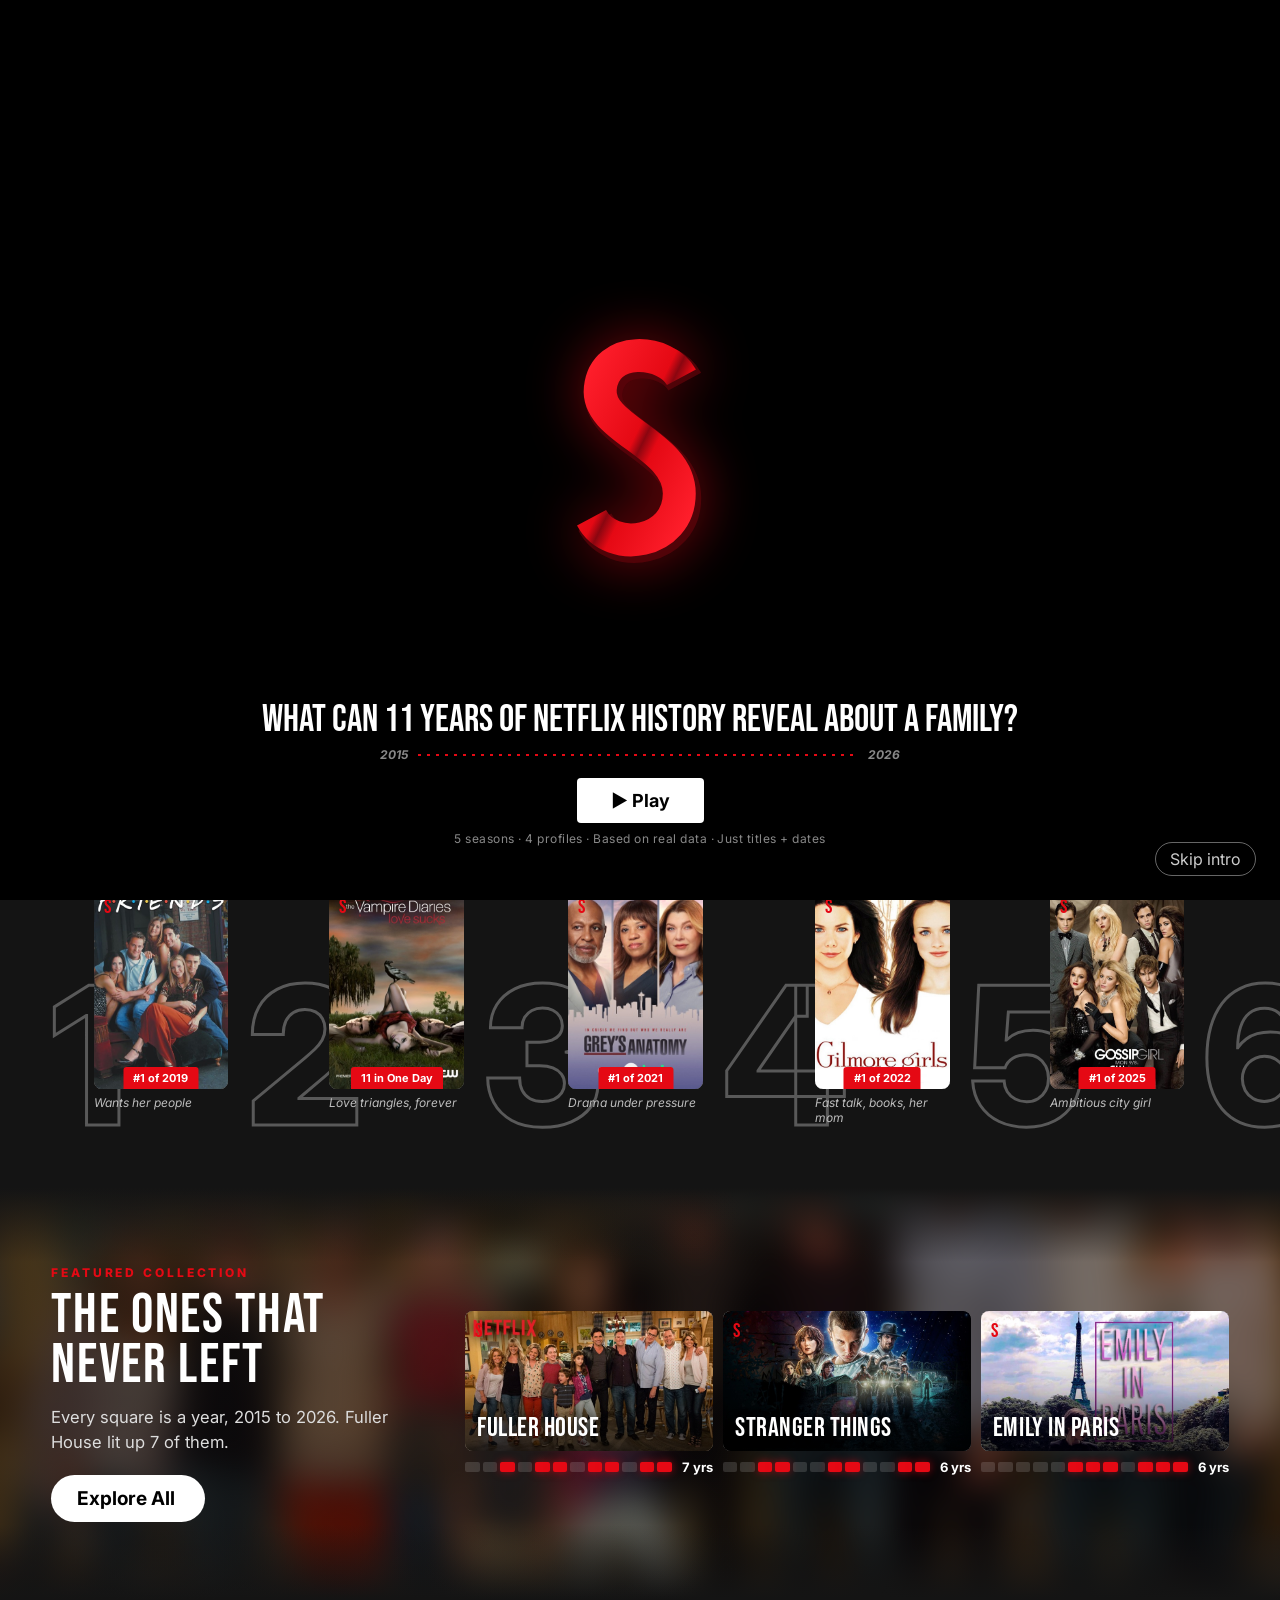
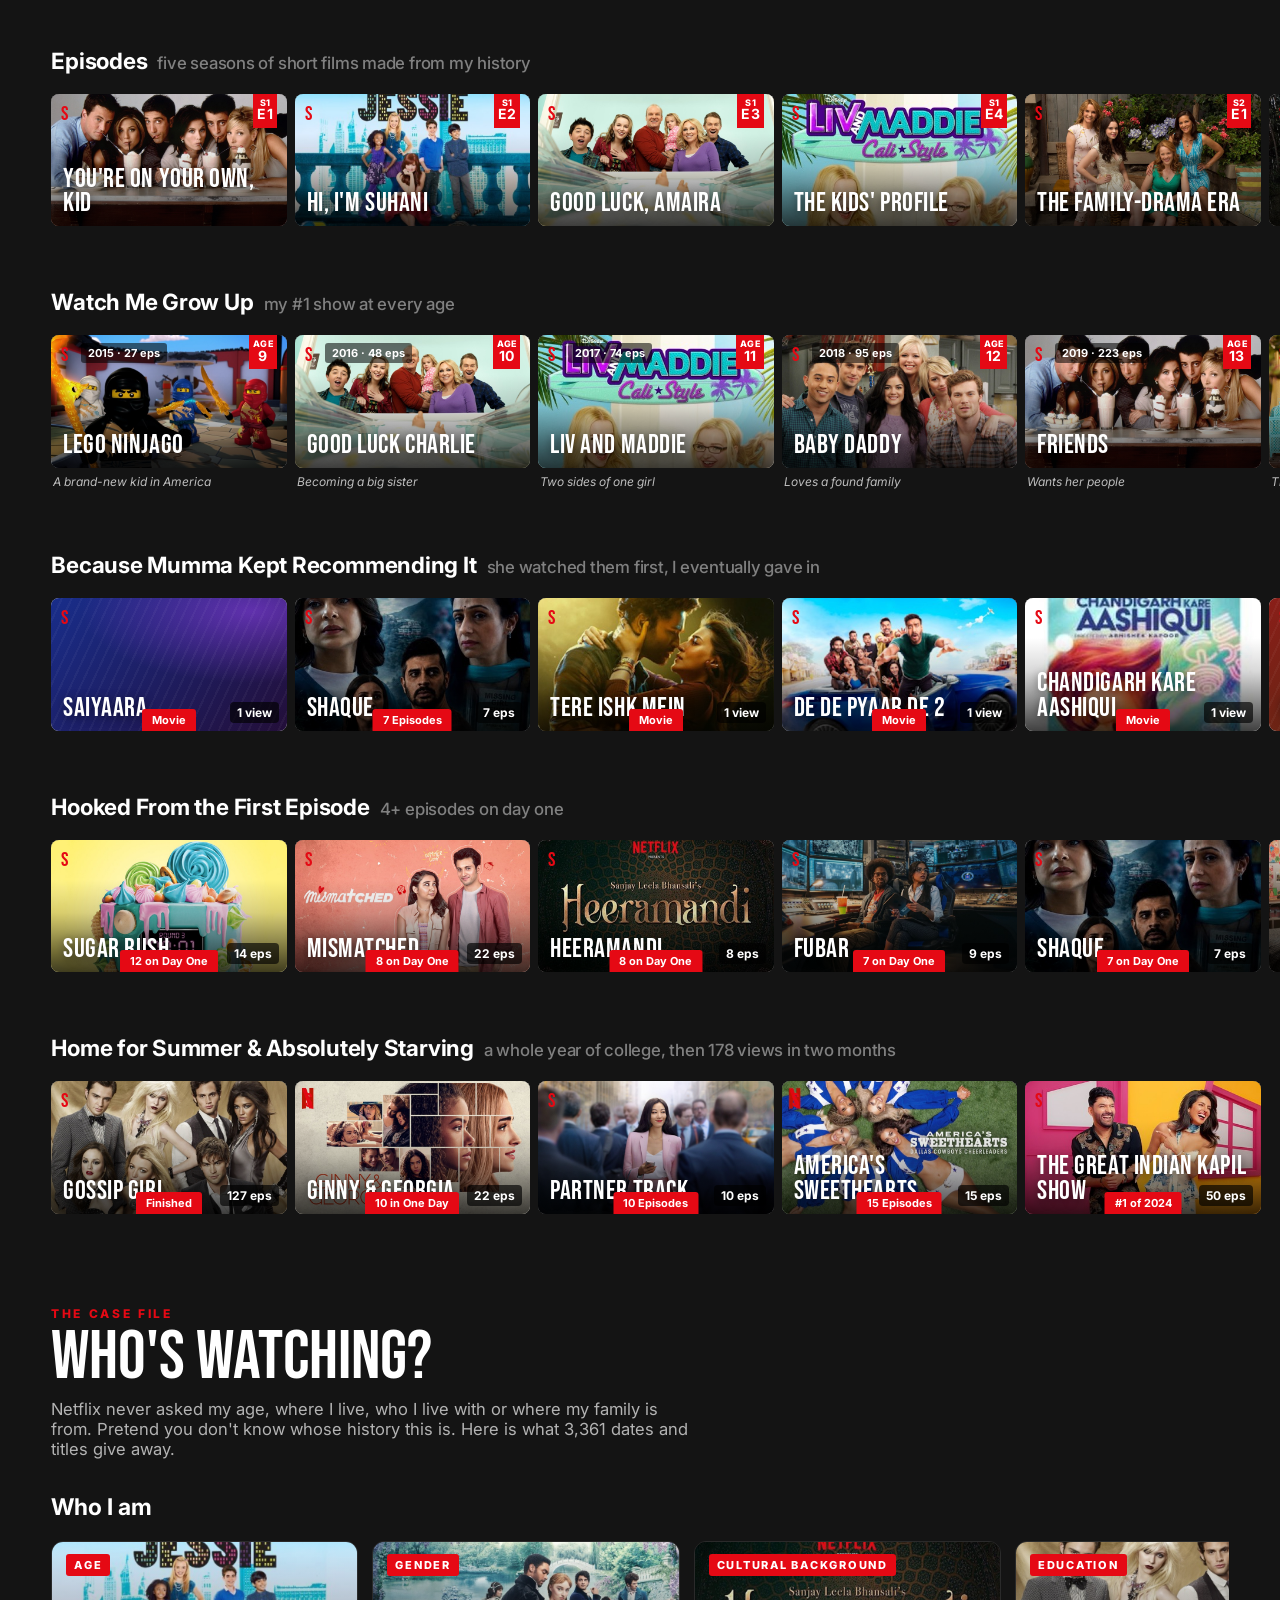
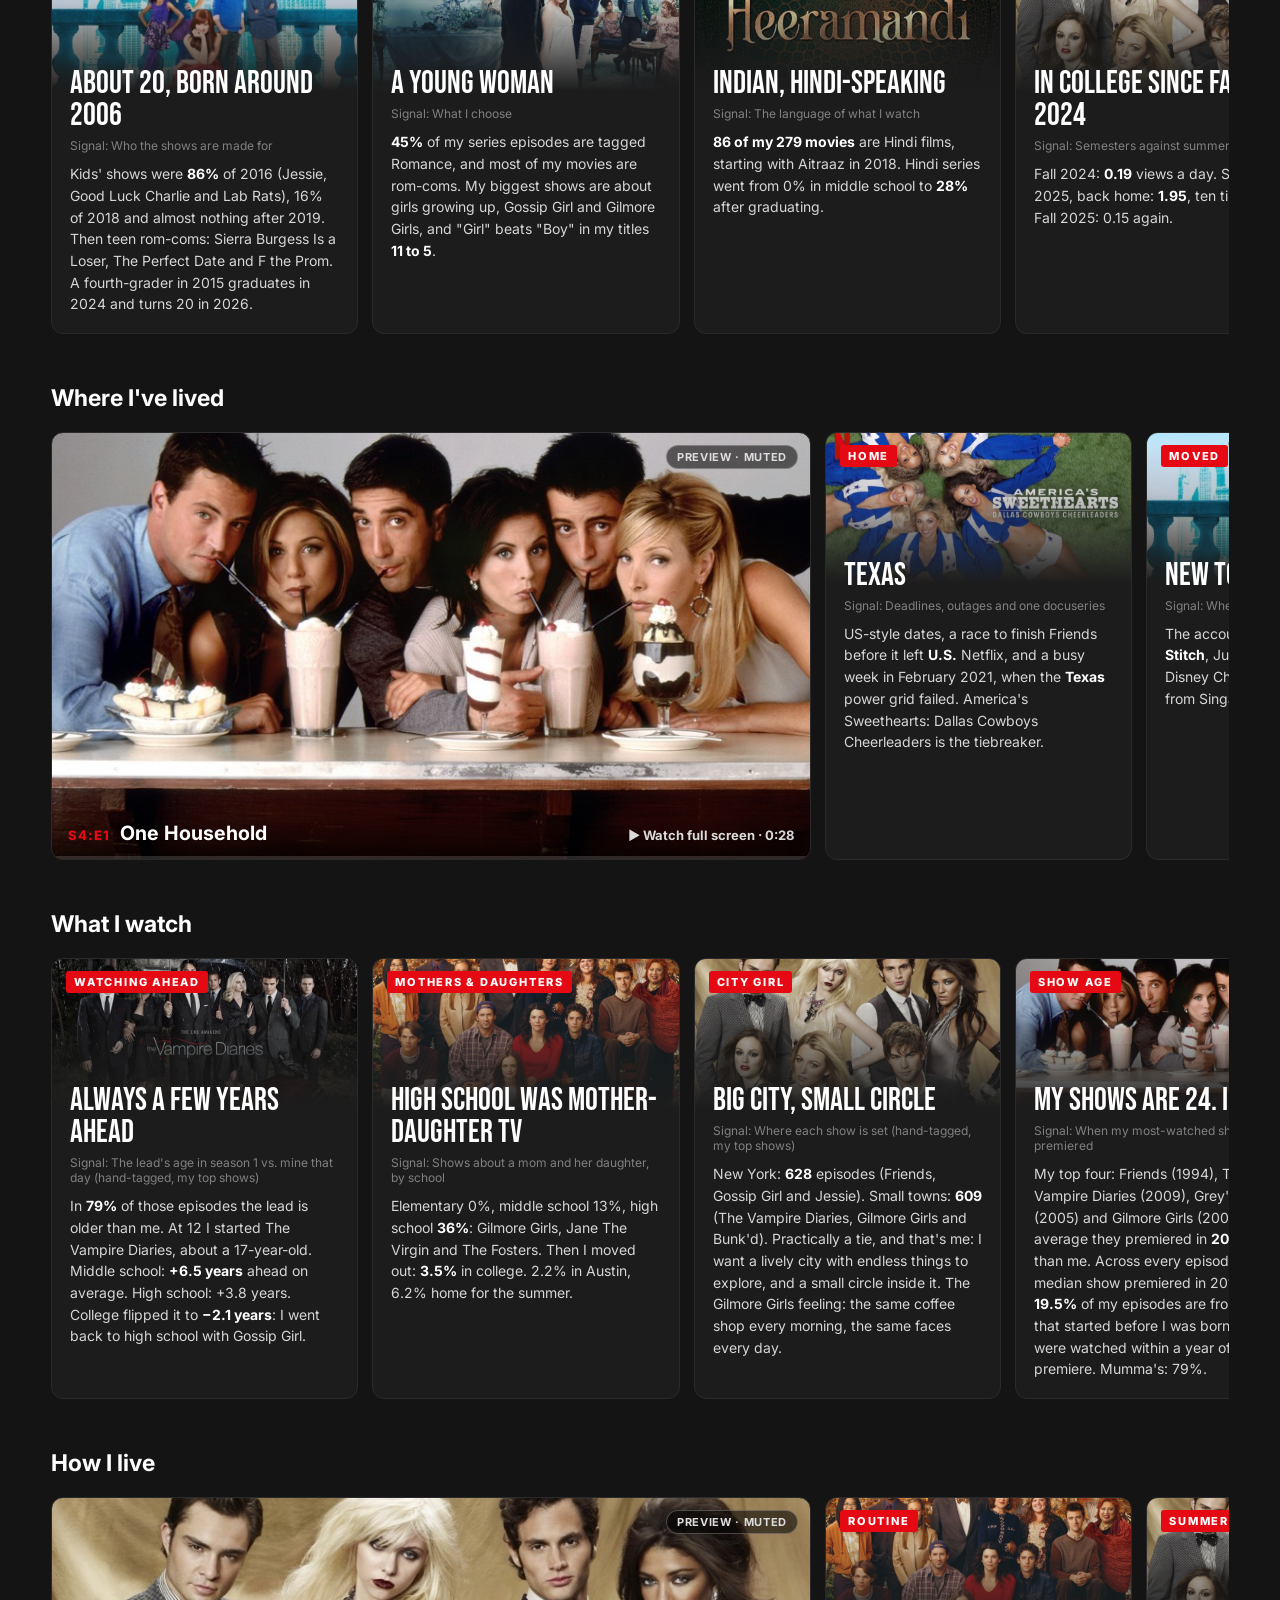
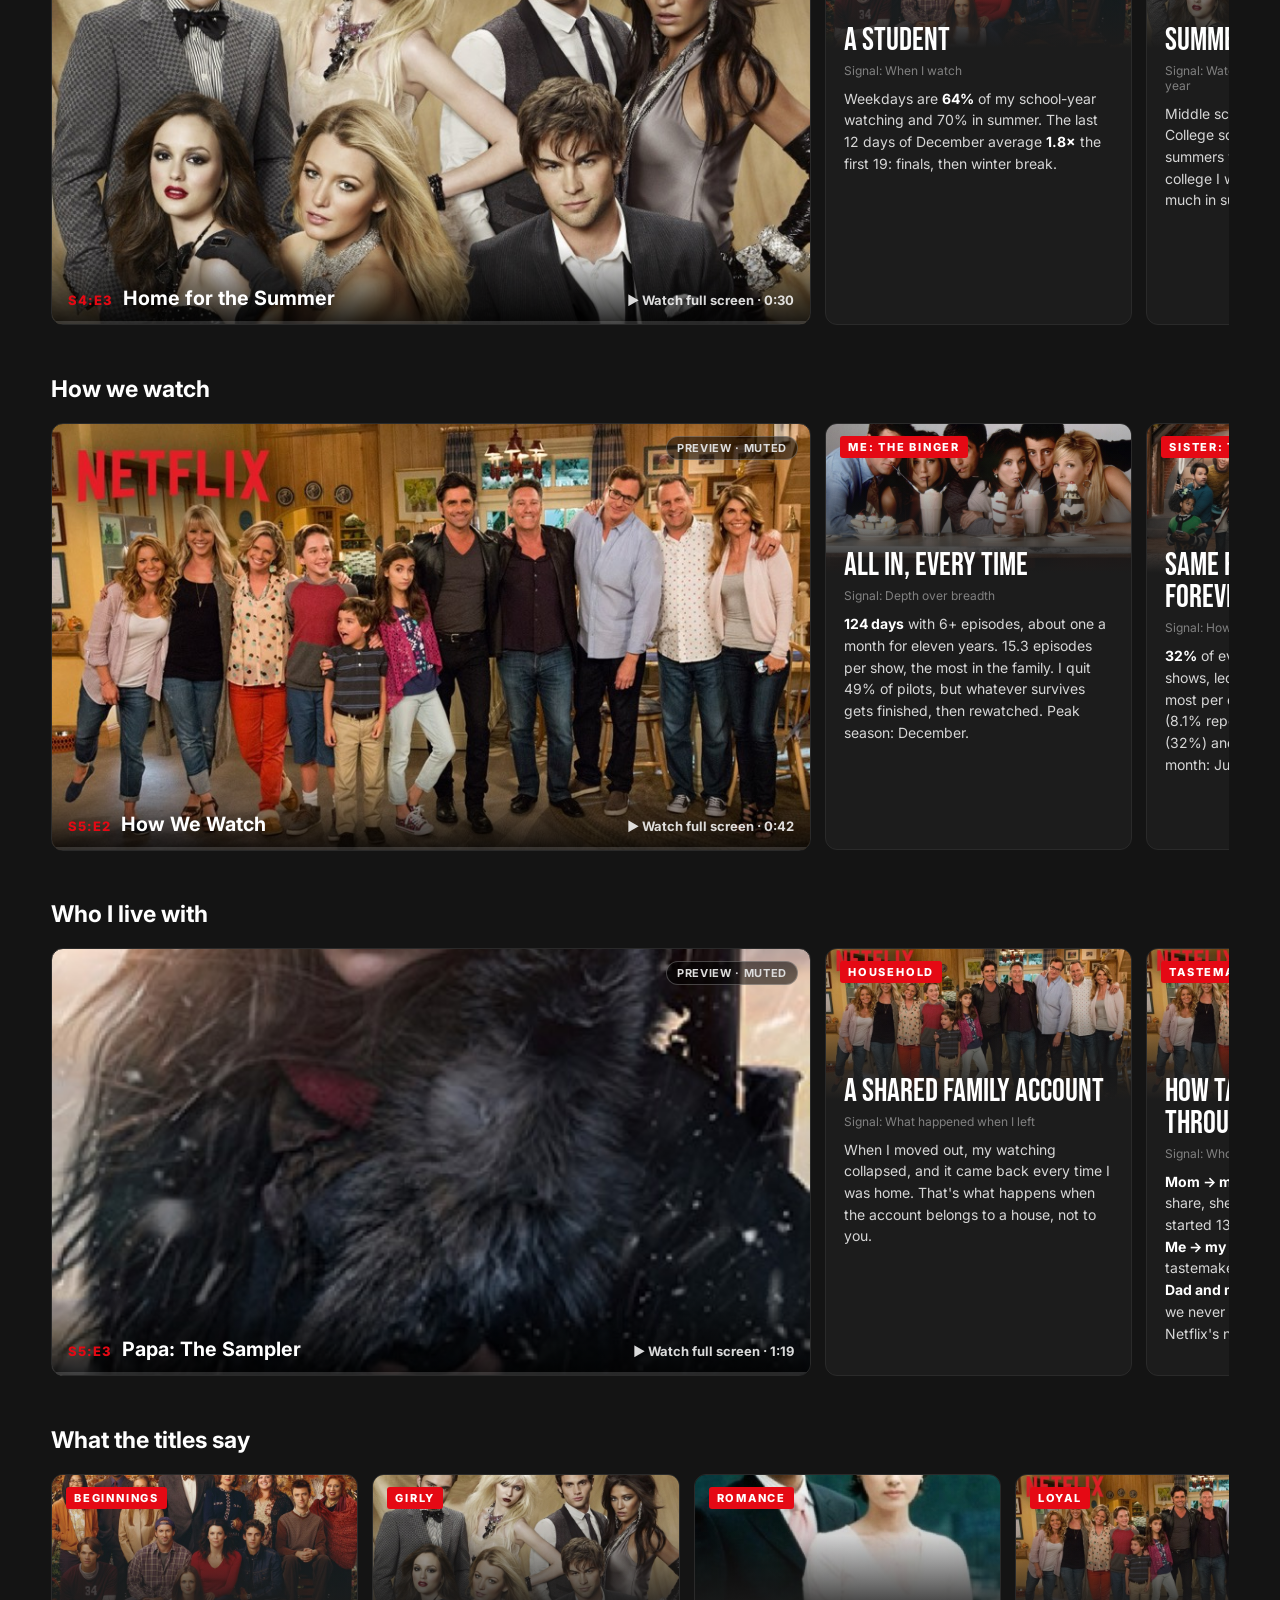
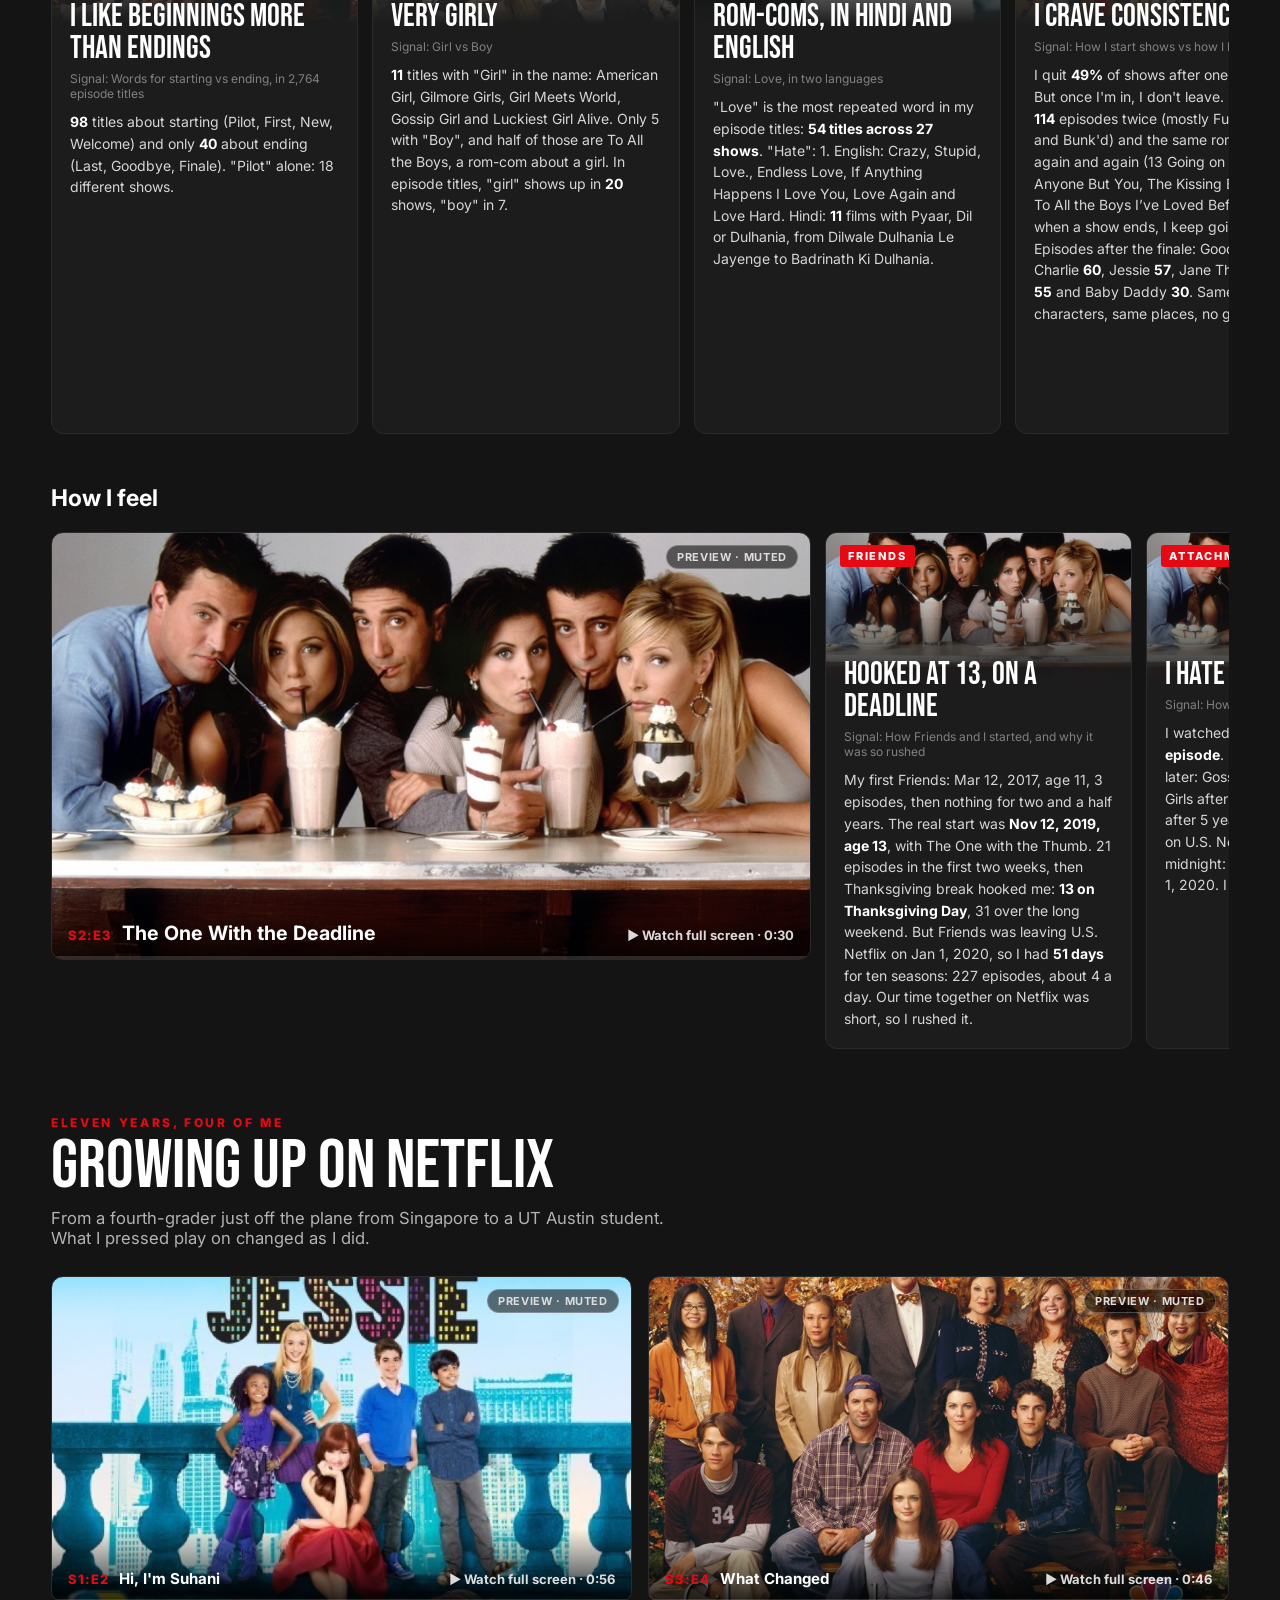
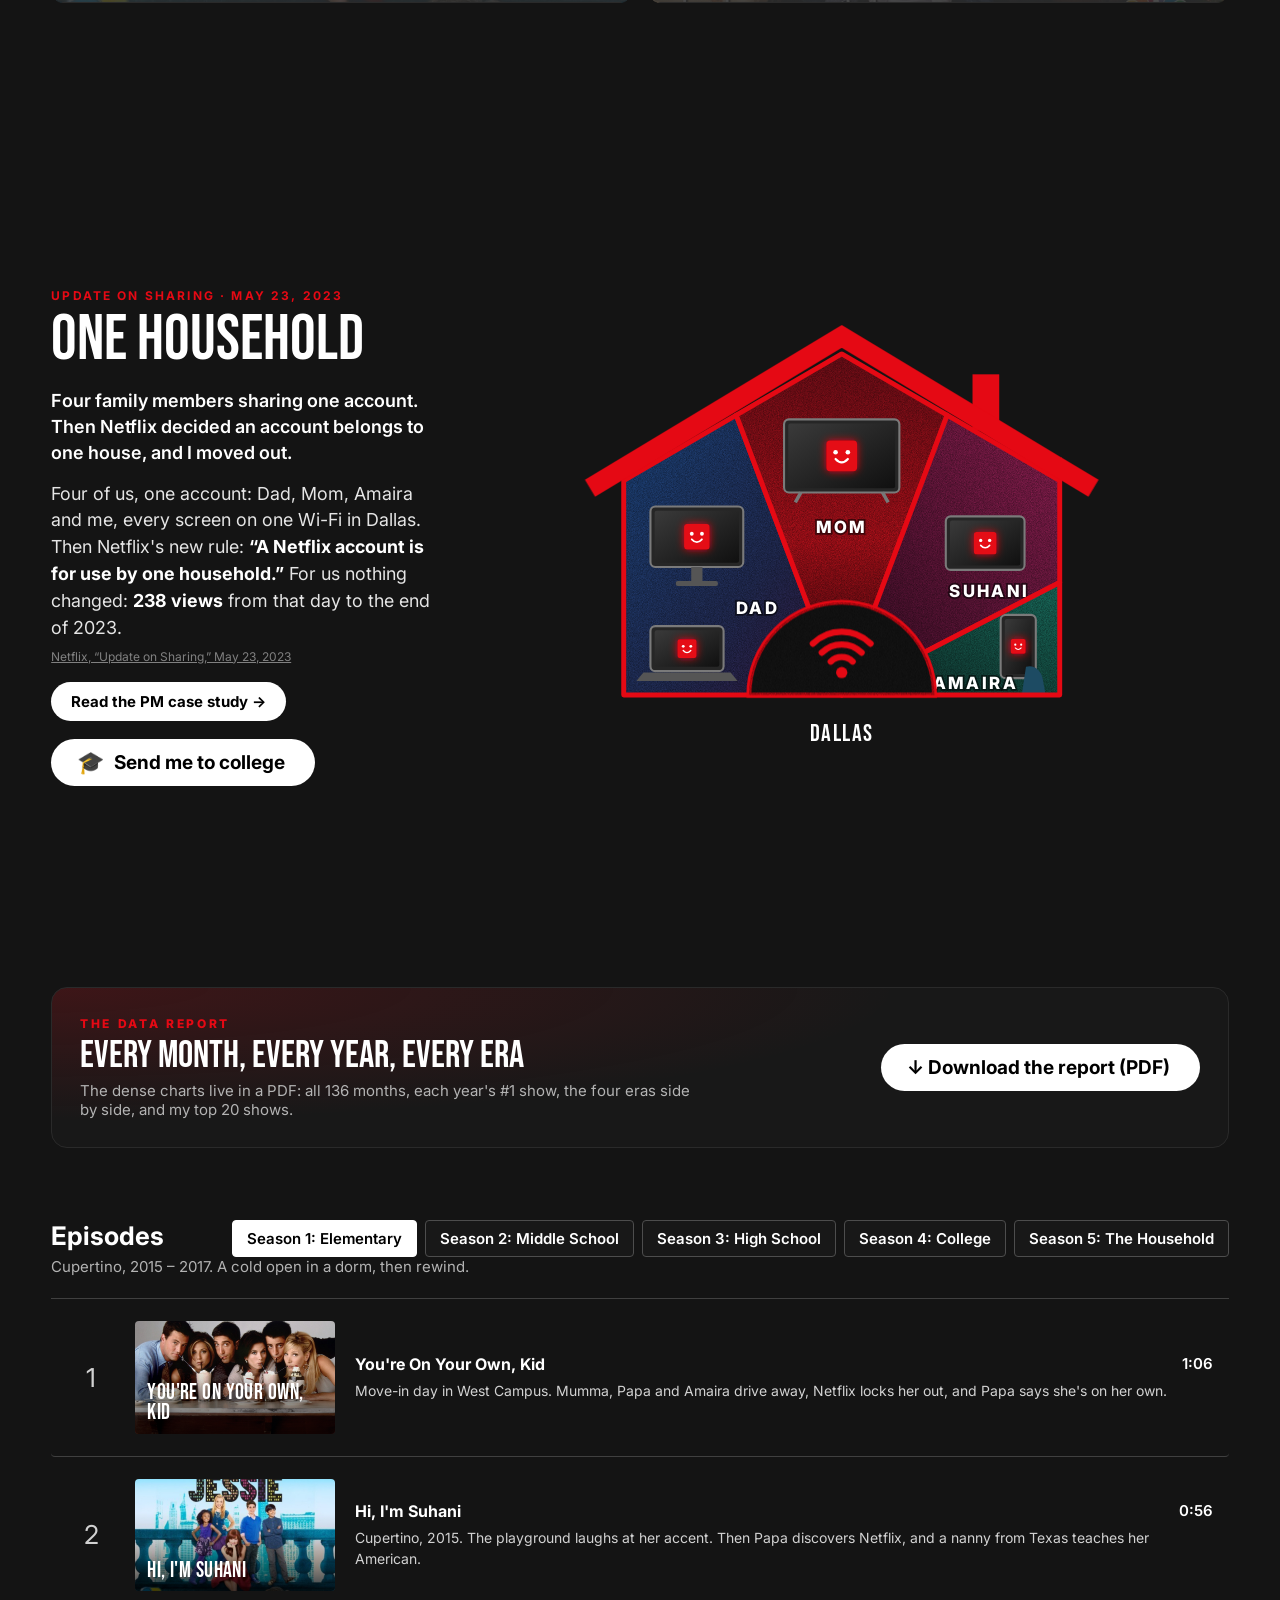
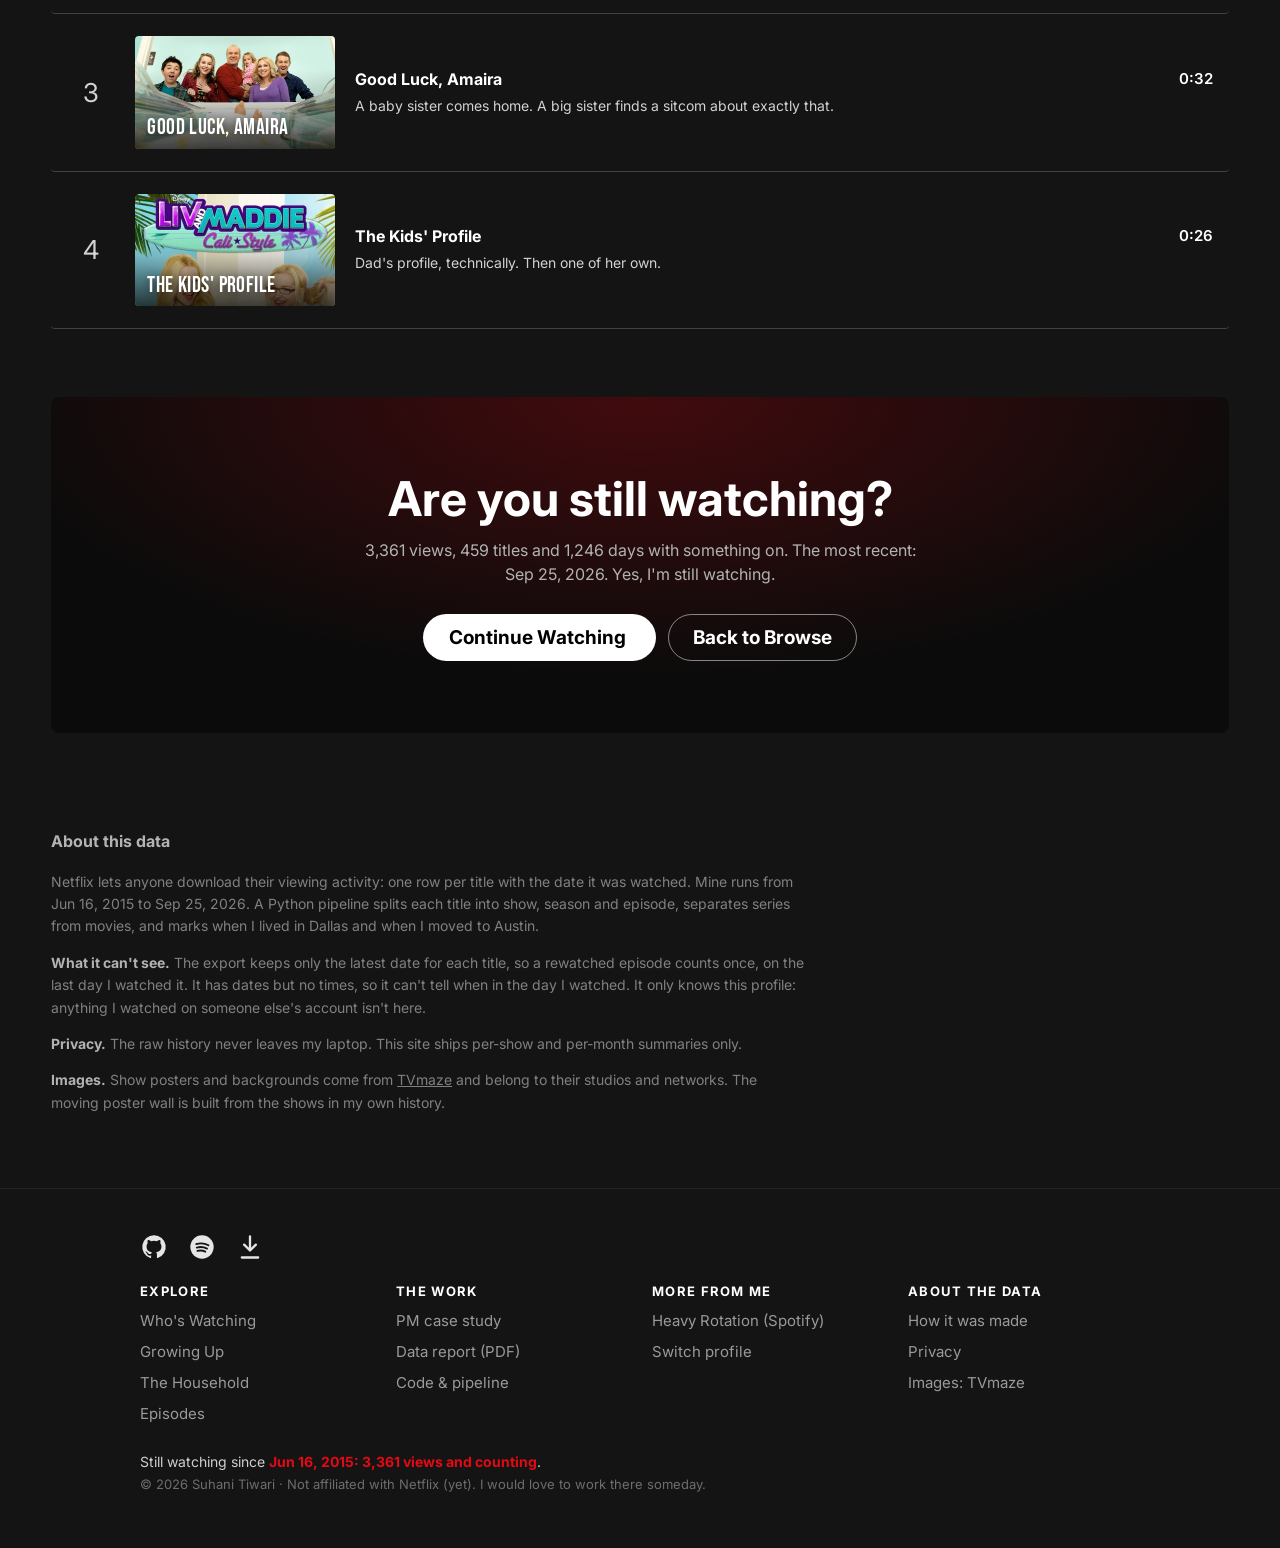
==== commit 3c1c789a: "The Tiwaris on TV: drawn family characters acting in set scenes; new hero; S1 cold open and accent s" ====
--- a/index.html
+++ b/index.html
@@ -107,17 +107,17 @@
         <svg viewBox="0 0 24 24" aria-hidden="true"><path class="i-pause" d="M7 5h3v14H7zM14 5h3v14h-3z" fill="currentColor"/><path class="i-play" d="M8 5v14l11-7z" fill="currentColor"/></svg>
       </button>
       <div class="hero__body">
-        <h2 class="logo" aria-label="The Password Stopped Working">
-          <span class="logo__the" aria-hidden="true">The</span>
-          <span class="logo__big" aria-hidden="true">Password</span>
-          <span class="logo__script" aria-hidden="true">Stopped</span>
-          <span class="logo__small" aria-hidden="true">Working</span>
+        <h2 class="logo" aria-label="Suhani's Still Watching, the series">
+          <span class="logo__the" aria-hidden="true">Suhani's</span>
+          <span class="logo__big" aria-hidden="true">Still</span>
+          <span class="logo__script" aria-hidden="true">Watching</span>
+          <span class="logo__small" aria-hidden="true">The Series</span>
         </h2>
         <p class="hero__meta" id="hero-meta"></p>
         <p class="hero__copy" id="hero-copy"></p>
         <div class="hero__actions">
-          <button class="btn btn--play" id="play" type="button"><span class="btn__icon">▶</span> Play</button>
-          <button class="btn btn--info" id="more-info" type="button">More Info</button>
+          <button class="btn btn--play" id="play" type="button"><span class="btn__icon">▶</span> Play S1:E1</button>
+          <a class="btn btn--info" id="more-info" href="#episodes">Browse Episodes</a>
         </div>
       </div>
       <div class="hero__badges" id="hero-badges"></div>
@@ -290,6 +290,7 @@
 
 <div class="tooltip" id="tooltip" hidden></div>
 
+<script src="js/cast.js"></script>
 <script src="js/app.js"></script>
 </body>
 </html>
--- a/css/style.css
+++ b/css/style.css
@@ -1374,3 +1374,36 @@
 .peek .peek__story { margin: -24px 0 36px; }
 .peek__herotext > :not(.peek__badge) { position: relative; z-index: 2; }
 .cap .art--img .art__name { display: none; }
+
+/* ---------- Set scenes: the Tiwaris on TV ---------- */
+.scene--set { align-items: flex-start; padding: clamp(22px, 4vh, 44px) clamp(24px, 4vw, 64px); }
+.scene--set::after { background: radial-gradient(120% 90% at 50% 45%, transparent 60%, rgba(0, 0, 0, .55)); pointer-events: none; }
+.scene.is-on .scene__bg--set { animation: none; }
+.scene__bg--set { inset: 0; display: flex; background: #000; }
+.scene__bg--set .pane { position: relative; flex: 1; overflow: hidden; }
+.scene__bg--set .set { position: absolute; inset: 0; width: 100%; height: 100%; display: block; }
+.scene__bg--set.is-split .pane + .pane { border-left: 3px solid #000; }
+.scene--set .scene__text { z-index: 2; max-width: 60%; }
+.scene--set .scene__kicker { font-size: clamp(11px, 1vw, 14px); letter-spacing: .2em; background: rgba(0, 0, 0, .55); color: #fff; padding: 7px 12px; border-left: 3px solid var(--red); display: inline-block; }
+.scene--set .scene__line { font-size: clamp(36px, 5vw, 76px); }
+.is-sit .leg { display: none; }
+.p .p__lap { display: none; }
+.is-sit .p__lap { display: block; }
+.scene--set .dorm__light { animation: twinkle 2.4s ease-in-out infinite; animation-delay: calc(var(--i) * -.37s); }
+@keyframes twinkle { 50% { opacity: .45; } }
+
+/* Burned-in subtitles, Netflix style, with the speaker named */
+.subs { position: absolute; z-index: 3; left: 50%; bottom: clamp(110px, 17vh, 170px); transform: translateX(-50%); width: min(90%, 980px); margin: 0; text-align: center;
+  font-size: clamp(18px, 2.3vw, 34px); font-weight: 600; line-height: 1.3; color: #fff; text-shadow: 0 0 4px #000, 0 2px 8px #000, 0 0 2px #000; }
+.subs__who { display: block; font-size: .5em; font-weight: 800; letter-spacing: .22em; text-transform: uppercase; color: #ffd36b; margin-bottom: .25em; }
+.player.no-subs .subs { display: none; }
+.teaser .subs { font-size: clamp(11px, 2.4cqw, 20px); bottom: 16cqw; }
+
+/* Opening credits, over the action */
+.credit { position: absolute; z-index: 3; left: 0; right: 0; top: 11%; text-align: center; opacity: 0; pointer-events: none;
+  font-family: Inter, sans-serif; font-weight: 300; font-size: clamp(14px, 1.5vw, 22px); letter-spacing: .3em; text-transform: uppercase; color: #fff; text-shadow: 0 2px 14px rgba(0, 0, 0, .9); line-height: 1.6; }
+.credit b { display: block; font-weight: 700; font-size: 1.5em; letter-spacing: .14em; }
+.credit.is-title { top: 16%; font-family: var(--display); font-weight: 400; letter-spacing: .04em; font-size: clamp(44px, 7vw, 110px); line-height: .95; text-transform: none; }
+.credit.is-title small { display: block; font-family: Inter, sans-serif; font-size: .17em; letter-spacing: .3em; color: var(--red); font-weight: 800; text-transform: uppercase; margin-bottom: .6em; }
+.teaser .credit { font-size: clamp(9px, 1.8cqw, 15px); }
+.teaser .credit.is-title { font-size: clamp(20px, 7cqw, 60px); }
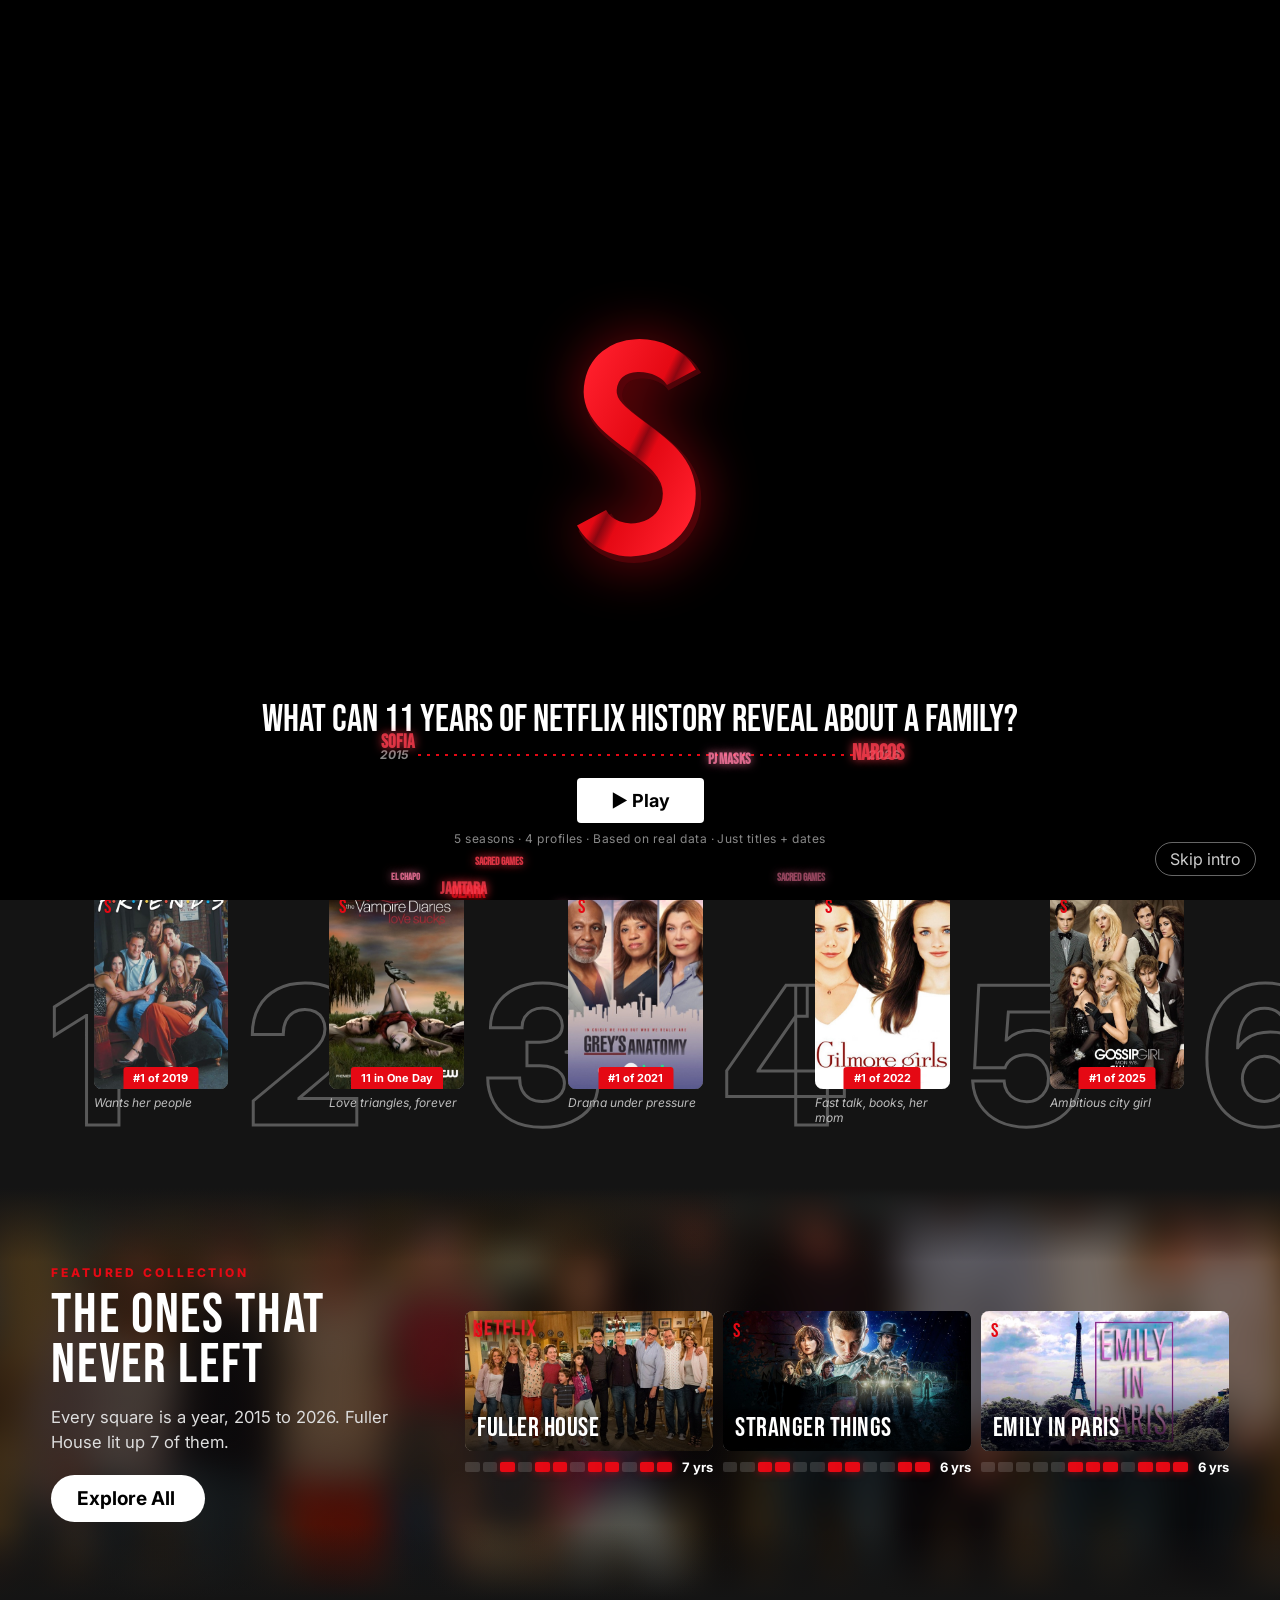
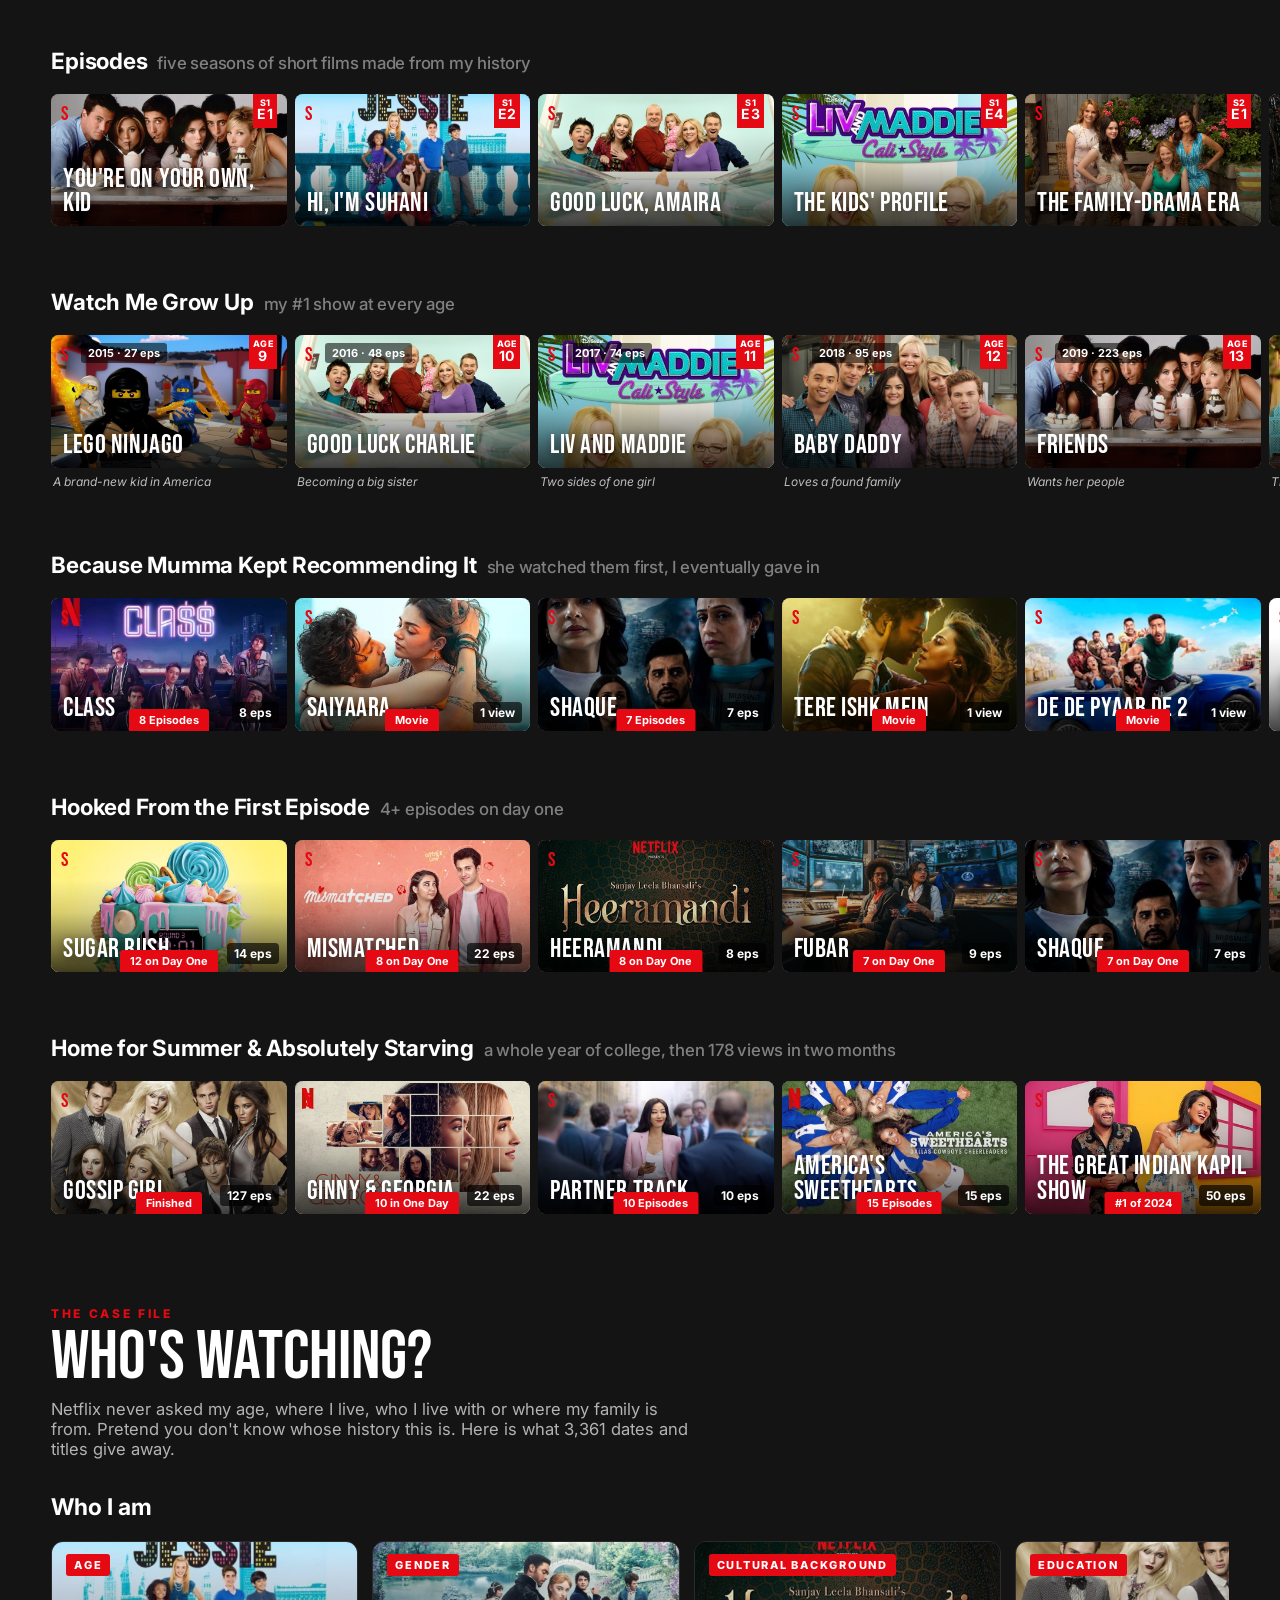
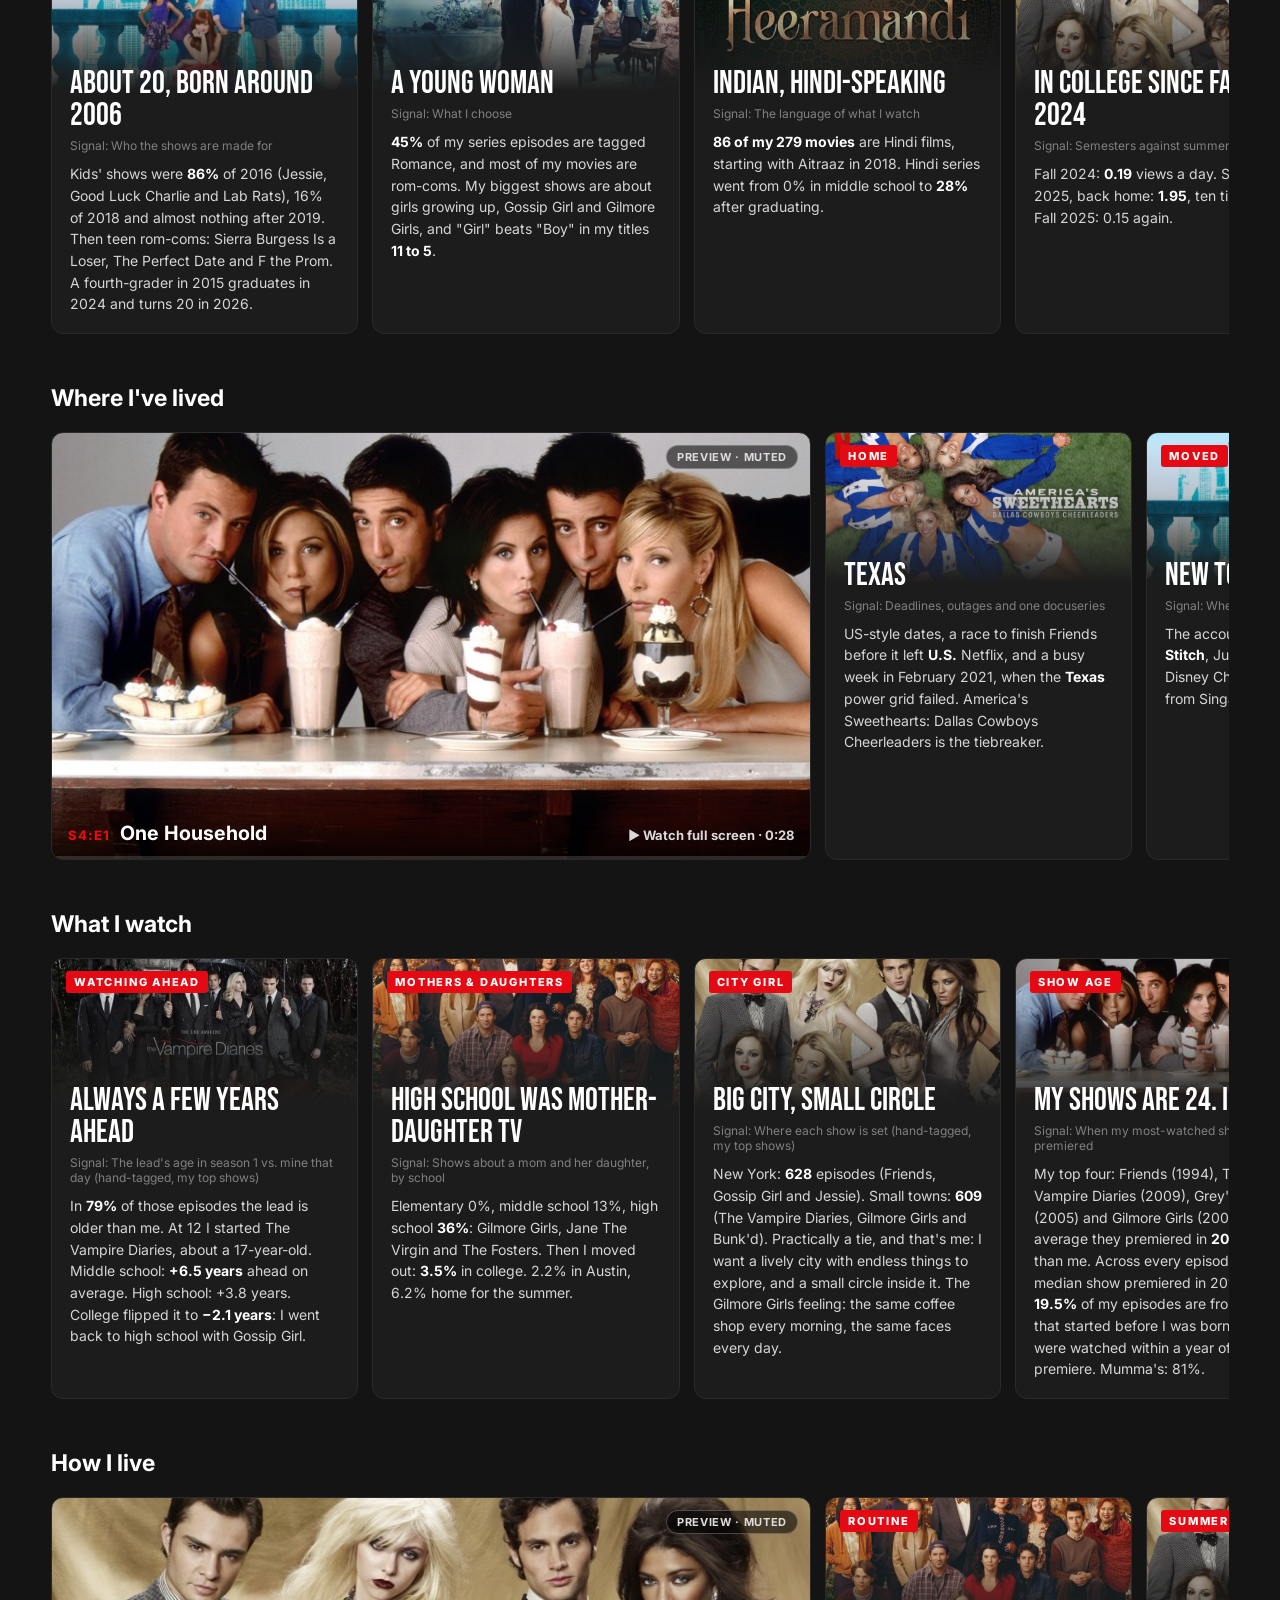
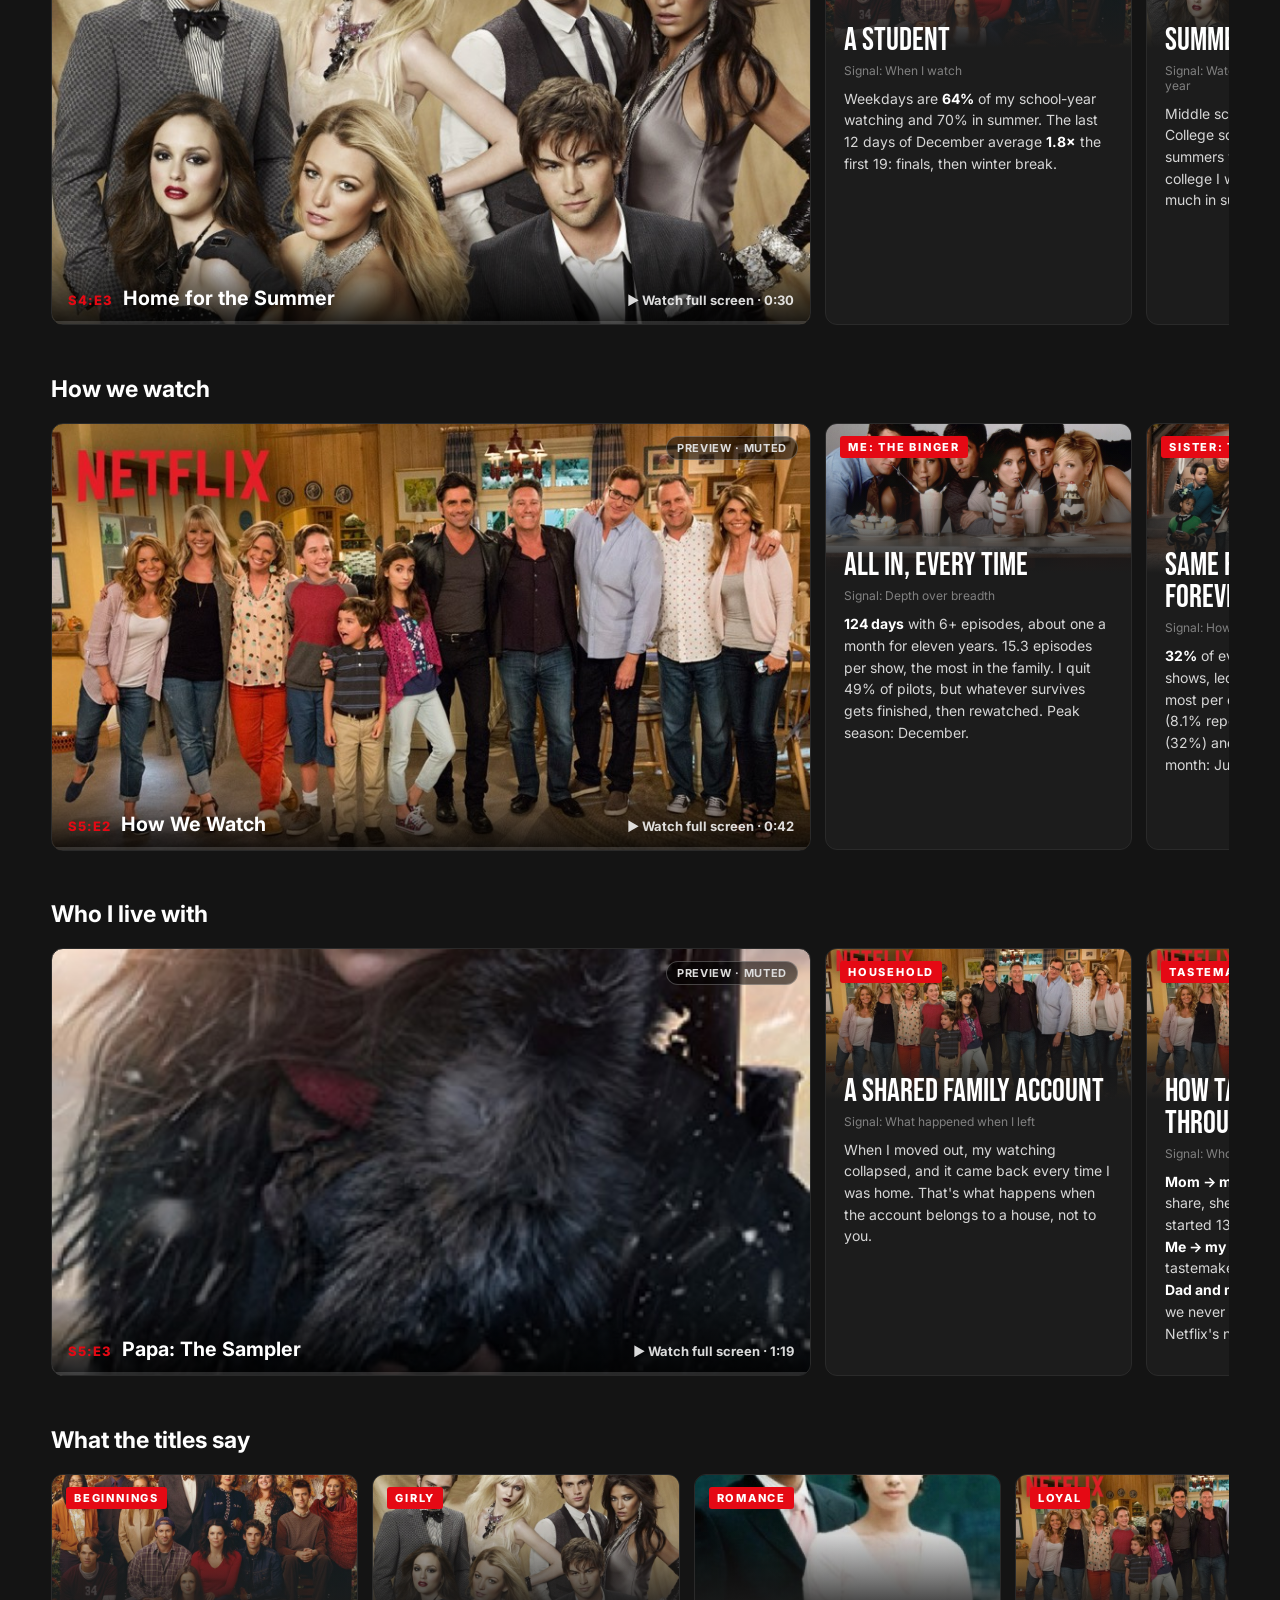
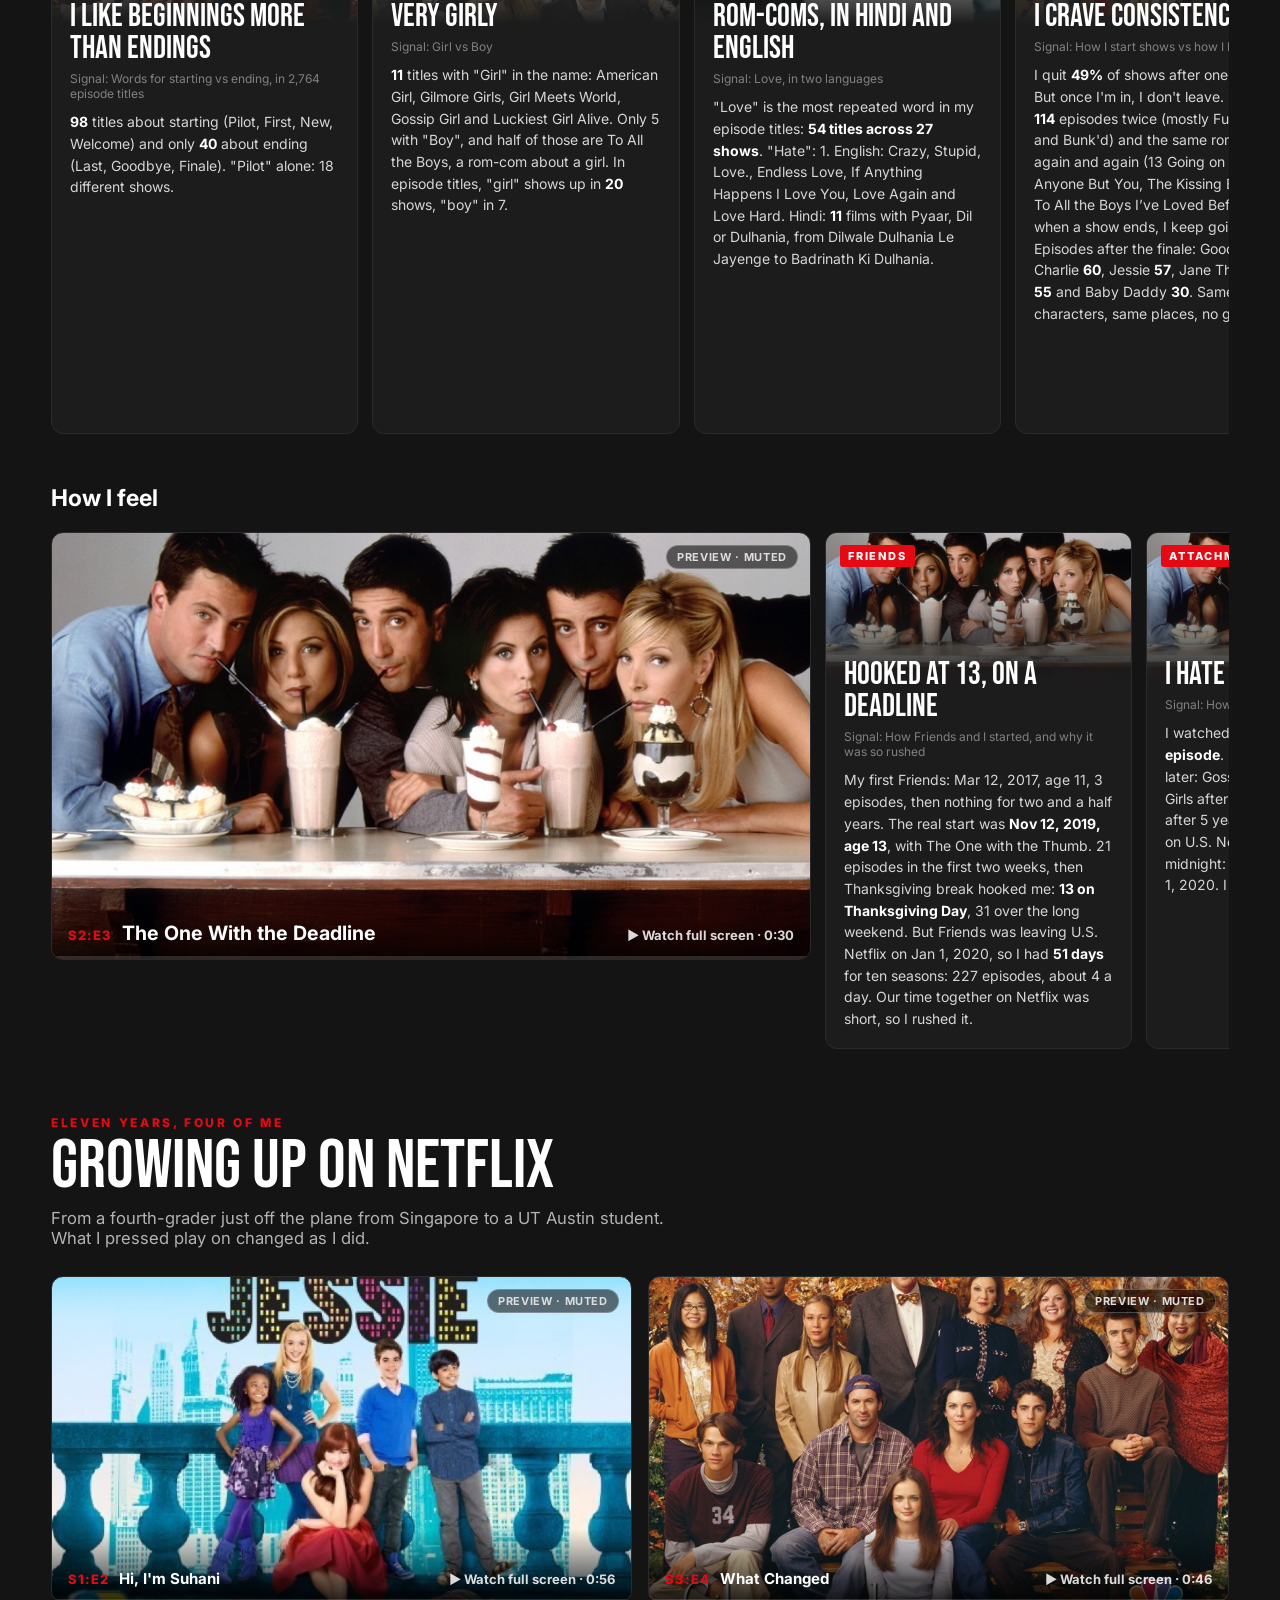
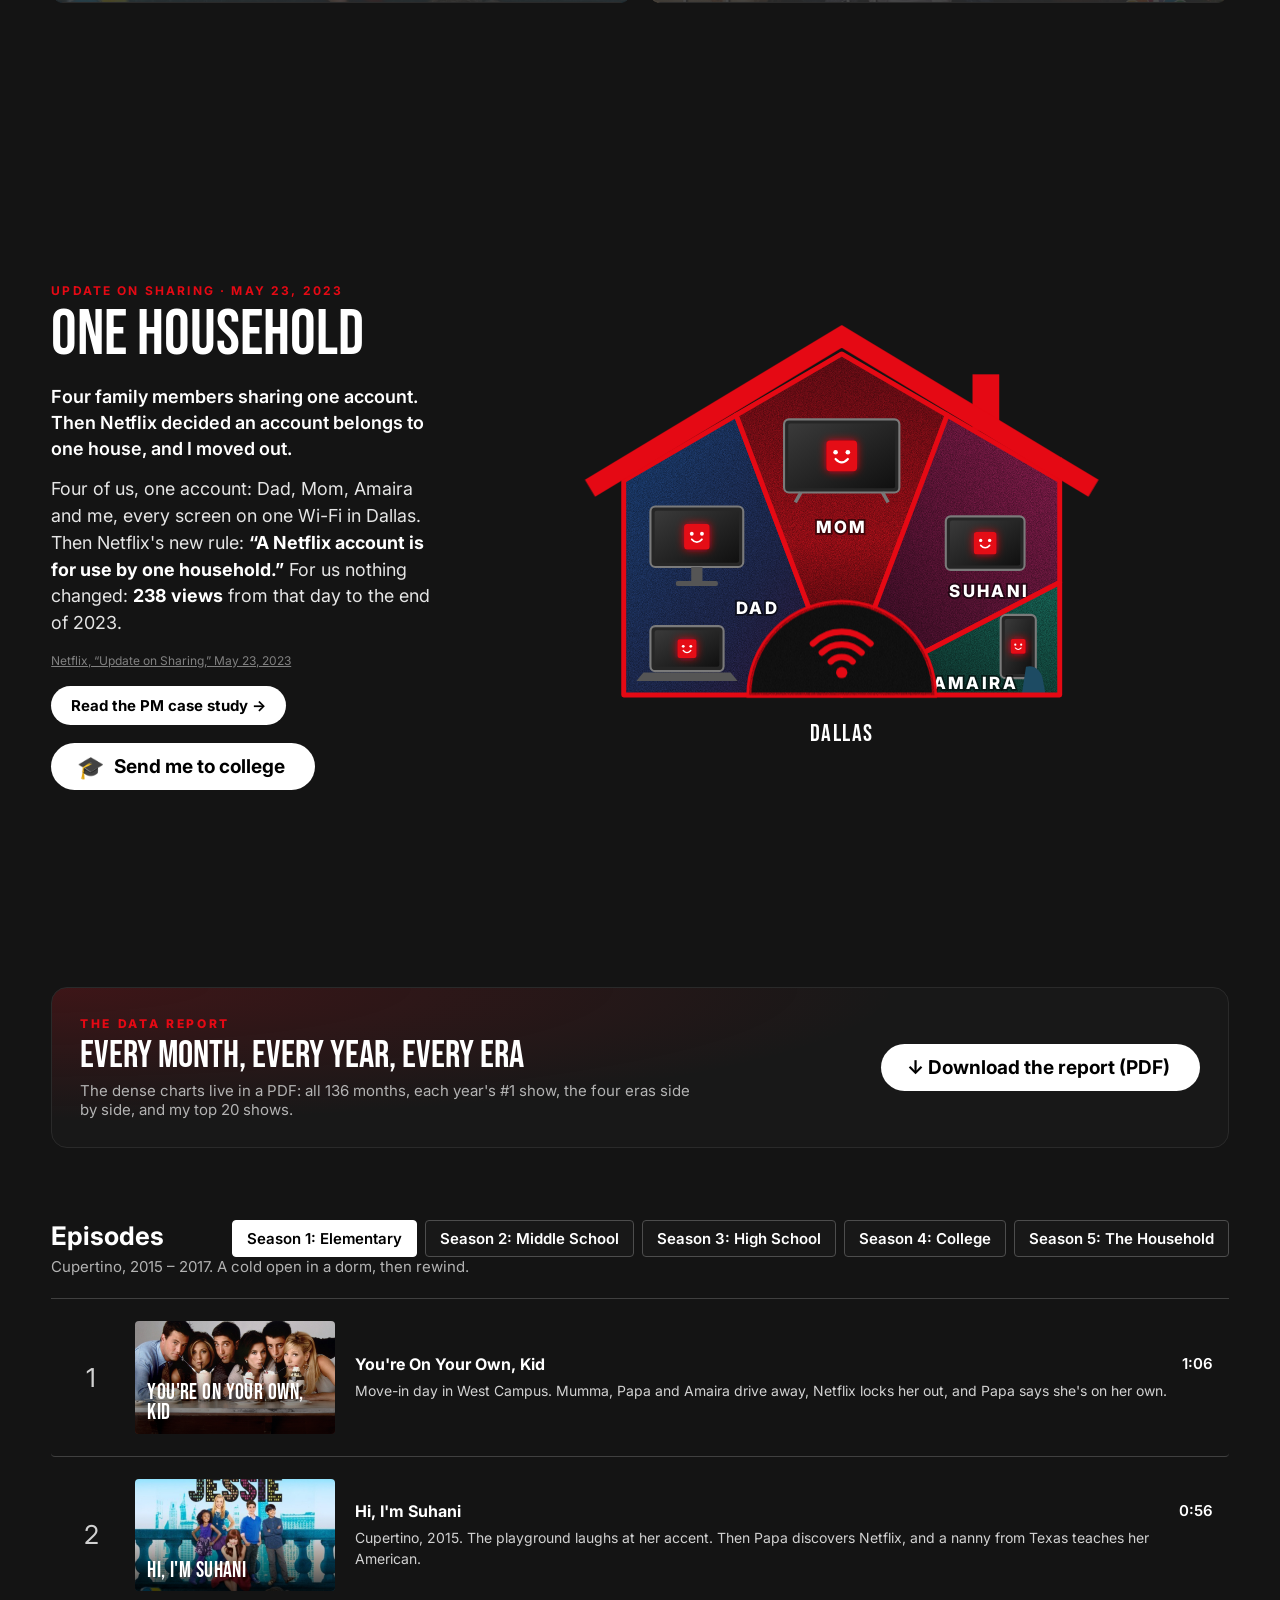
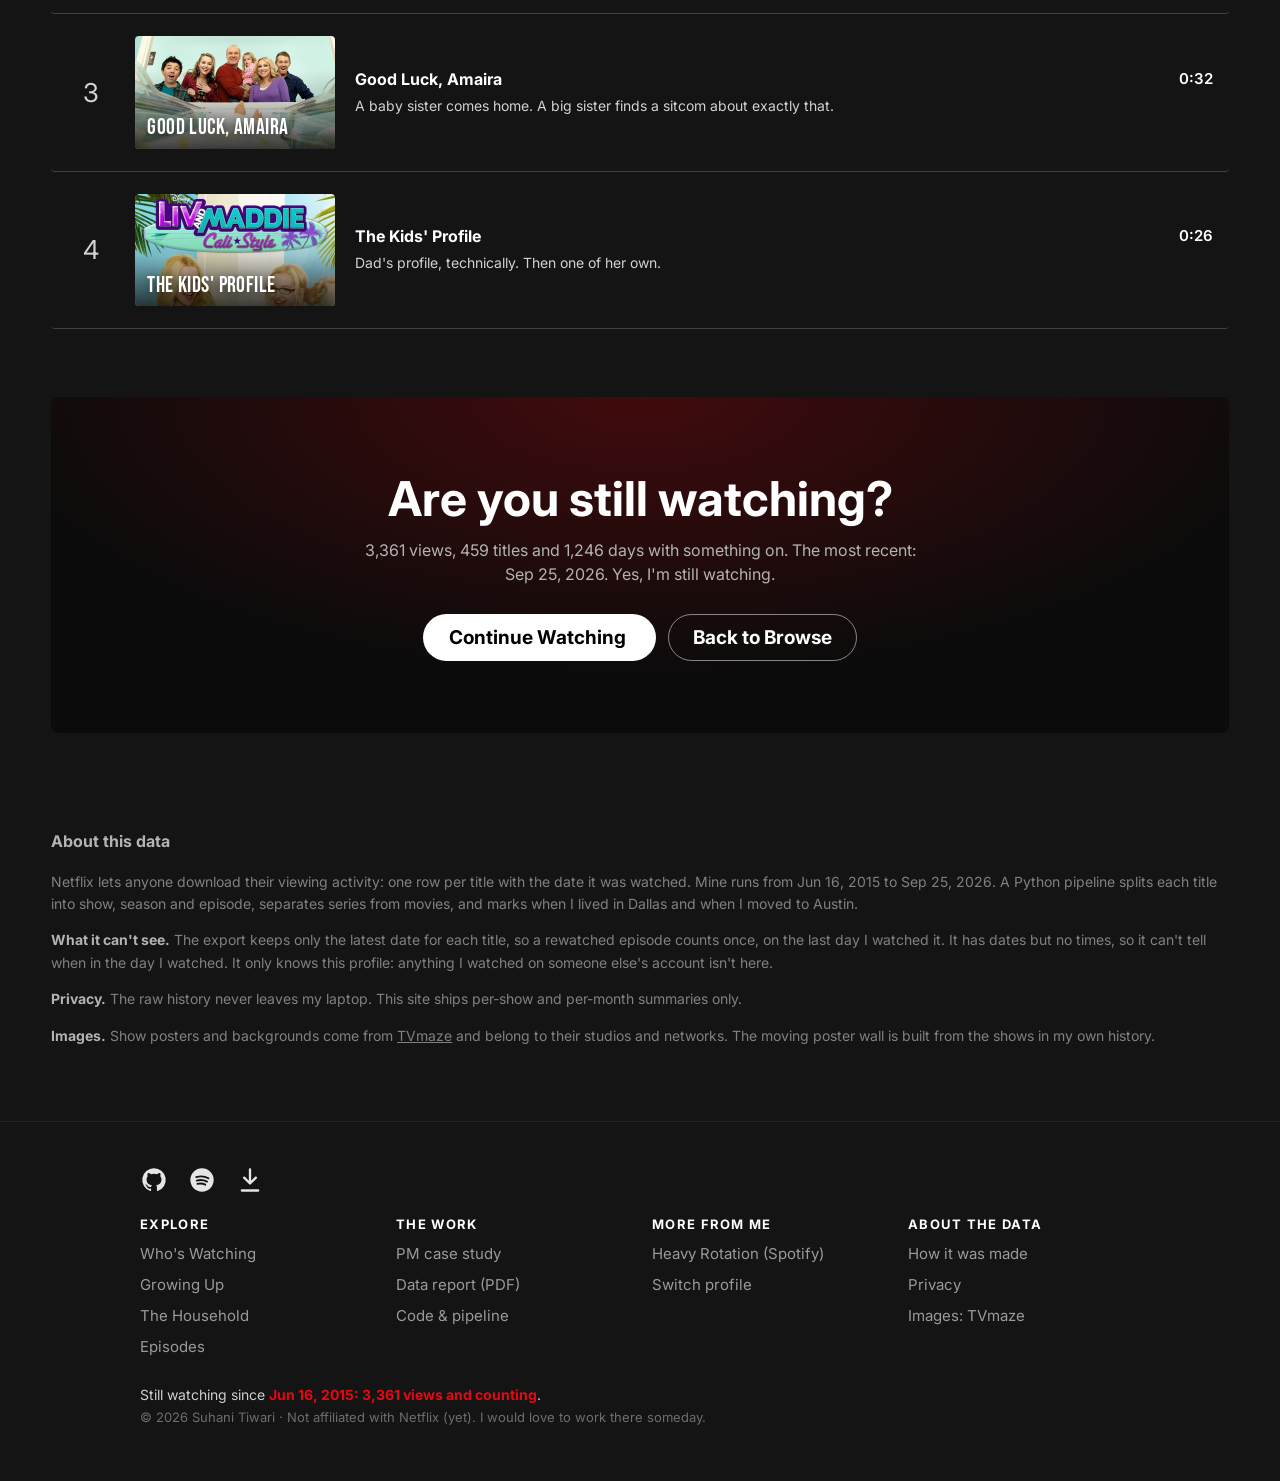
==== commit 28ce9342: "Suhani's cold open and a page that scrolls past the rows - Her profile opens on a 3.5 s cold open in" ====
--- a/index.html
+++ b/index.html
@@ -58,15 +58,6 @@
   <h1 class="profiles__title">Who's watching?</h1>
   <div class="profiles__list" id="profile-list"></div>
   <p class="profiles__peek" id="profile-peek" aria-live="polite"></p>
-  <div class="pin" id="pin" hidden>
-    <p class="pin__title">Profile locked.</p>
-    <div class="pin__dots"><span>○</span><span>○</span><span>○</span><span>○</span></div>
-    <p class="pin__not">Not with a password.</p>
-    <div class="pin__cols"><div><b>What Netflix gave me</b><span>✓ Title</span><span>✓ Date watched</span></div>
-      <div><b>What it didn't</b><span>× Name</span><span>× Age</span><span>× Location</span><span>× Gender</span><span>× Relationship</span></div></div>
-    <p class="pin__q">So how much can two columns figure out?</p>
-    <button class="btn btn--play pin__go" type="button" id="pin-go">Unlock the data →</button>
-  </div>
   <p class="profiles__hint" id="profile-hint" aria-live="polite"></p>
   <button class="profiles__manage" type="button" id="manage"><svg viewBox="0 0 24 24" aria-hidden="true"><path d="M4 20h4L19 9l-4-4L4 16v4Z" fill="none" stroke="currentColor" stroke-width="2" stroke-linejoin="round"/></svg> Manage Profiles</button>
 </section>
--- a/css/style.css
+++ b/css/style.css
@@ -251,7 +251,9 @@
 .row__track { position: relative; }
 .row__scroller {
   display: flex; gap: 8px;
-  overflow-x: auto; scroll-snap-type: x mandatory; scrollbar-width: none;
+  /* overflow-x alone makes y compute to auto, and the Top 10 numbers poke below the row: it became
+     vertically scrollable and caught the page's wheel. Hidden y sends vertical scroll to the page. */
+  overflow-x: auto; overflow-y: hidden; overscroll-behavior-x: contain; scroll-snap-type: x mandatory; scrollbar-width: none;
   padding: 6px var(--gutter) 14px; scroll-padding: 0 var(--gutter);
 }
 .row__scroller::-webkit-scrollbar { display: none; }
@@ -509,9 +511,10 @@
 }
 .house__kicker { color: var(--red); font-weight: 700; letter-spacing: .18em; font-size: 12px; text-transform: uppercase; margin: 0 0 8px; }
 .house__title { font-family: var(--display); font-weight: 400; font-size: clamp(44px, 5vw, 76px); line-height: .9; margin: 0 0 20px; }
-.house__steps { position: relative; min-height: 9.5em; }
+.house__steps { display: grid; }
+/* Every step shares one grid cell, so the box is as tall as the longest step and nothing below gets overlapped. */
 .house__step {
-  position: absolute; inset: 0 0 auto; margin: 0;
+  grid-area: 1 / 1; margin: 0;
   font-size: clamp(16px, 1.4vw, 20px); line-height: 1.5; color: #e5e5e5;
   opacity: 0; transform: translateY(12px); transition: opacity .45s, transform .45s;
 }
@@ -582,7 +585,9 @@
 
 /* Episodes, like a show's detail page */
 .episodes__head { display: flex; align-items: center; justify-content: space-between; gap: 16px; flex-wrap: wrap; }
-.seasons { display: flex; gap: 8px; }
+.seasons { display: flex; gap: 8px; max-width: 100%; overflow-x: auto; overflow-y: hidden; scrollbar-width: none; }
+.seasons::-webkit-scrollbar { display: none; }
+.seasons .season-tab { flex: 0 0 auto; white-space: nowrap; }
 .season-tab {
   background: var(--bg-2); border: 1px solid #4d4d4d; border-radius: 4px;
   padding: 8px 14px; font-size: 15px; font-weight: 600; cursor: pointer;
@@ -617,7 +622,7 @@
 .still__sub { color: var(--muted); margin: 0 auto 28px; max-width: 560px; line-height: 1.5; }
 .still__actions { display: flex; gap: 12px; justify-content: center; flex-wrap: wrap; }
 
-.about { padding: 20px var(--gutter) 60px; color: var(--dim); max-width: 860px; font-size: 14px; line-height: 1.6; }
+.about { padding: 20px var(--gutter) 60px; color: var(--dim); font-size: 14px; line-height: 1.6; }
 .about h3 { color: var(--muted); font-size: 16px; }
 .about strong { color: var(--muted); }
 .about__small { font-size: 12px; margin-top: 24px; }
@@ -676,8 +681,11 @@
 .player[hidden] { display: none; }
 .player.is-idle { cursor: none; }
 .player__stage { position: absolute; inset: 0; overflow: hidden; }
-.scene { position: absolute; inset: 0; opacity: 0; transition: opacity .9s ease; display: flex; align-items: flex-end; padding: 0 clamp(24px, 7vw, 120px) clamp(130px, 20vh, 200px); }
-.scene.is-on { opacity: 1; }
+.scene { position: absolute; inset: 0; opacity: 0; transition: opacity 0s; display: flex; align-items: flex-end; padding: 0 clamp(24px, 7vw, 120px) clamp(130px, 20vh, 200px); }
+.scene.is-on { opacity: 1; transition: opacity .9s ease; }
+/* Set scenes cut like TV: the old shot is gone at once, the new one comes up fast (or hard-cuts). */
+.scene--set.is-on { transition-duration: .35s; }
+.scene--cut.is-on { transition: none; }
 .scene__bg { position: absolute; inset: -4%; background: center / cover no-repeat; }
 .scene__bg img { width: 100%; height: 100%; object-fit: cover; display: block; }
 .scene__bg .wall { inset: 0; }
@@ -859,7 +867,6 @@
   .preview { display: none; }
   .house__stage { grid-template-columns: 1fr; grid-template-rows: auto 1fr; align-items: start; padding-top: 68px; }
   .house__title { margin-bottom: 10px; }
-  .house__steps { min-height: 7.5em; }
   .house__step { font-size: 15px; }
   .nav__links { display: none; }
   .nav { gap: 12px; }
@@ -979,7 +986,7 @@
 .cs .hyp__id { font-family: var(--display); font-size: 26px; color: var(--red); line-height: 1; }
 .cs .hyp p { margin: 0; font-size: 14px; line-height: 1.55; color: #cfcfcf; }
 
-.cs .cs-table-wrap { overflow-x: auto; -webkit-overflow-scrolling: touch; }
+.cs .cs-table-wrap { overflow-x: auto; overflow-y: hidden; -webkit-overflow-scrolling: touch; }
 .cs .cs-table { width: 100%; border-collapse: collapse; font-size: 14px; min-width: 560px; }
 .cs .cs-table th { text-align: left; font-size: 12px; font-weight: 700; color: var(--muted); padding: 10px 12px; border-bottom: 1px solid #333; vertical-align: bottom; }
 .cs .cs-table th span { display: block; color: #fff; font-size: 13px; }
@@ -1045,7 +1052,7 @@
 .peek__top10 { display: grid; grid-template-columns: repeat(5, 1fr); gap: 8px; margin-bottom: 16px; }
 .peek__top10 .peek__show { font-size: 11px; }
 .peek__top10 .peek__show span { font-size: 10px; }
-.peek__years { display: flex; gap: 8px; overflow-x: auto; padding-bottom: 6px; margin-bottom: 16px; scrollbar-width: thin; }
+.peek__years { display: flex; gap: 8px; overflow-x: auto; overflow-y: hidden; padding-bottom: 6px; margin-bottom: 16px; scrollbar-width: thin; }
 .peek__year { flex: 0 0 76px; display: flex; flex-direction: column; gap: 3px; font-size: 11px; }
 .peek__year .art { position: relative; display: block; width: 100%; aspect-ratio: 2 / 3; border-radius: 5px; overflow: hidden; }
 .peek__year .art img { position: absolute; inset: 0; width: 100%; height: 100%; object-fit: cover; }
@@ -1056,12 +1063,12 @@
 @media (max-width: 560px) { .peek__top10 { grid-template-columns: repeat(3, 1fr); } }
 .peek__chips { display: flex; flex-wrap: wrap; gap: 6px; margin-bottom: 16px; }
 .peek__chips span { background: rgba(229, 9, 20, .14); border: 1px solid rgba(229, 9, 20, .45); border-radius: 999px; padding: 4px 10px; font-size: 12px; }
-.peek__days { display: flex; gap: 8px; overflow-x: auto; padding-bottom: 6px; margin-bottom: 16px; scrollbar-width: thin; }
+.peek__days { display: flex; gap: 8px; overflow-x: auto; overflow-y: hidden; padding-bottom: 6px; margin-bottom: 16px; scrollbar-width: thin; }
 .peek__day { flex: 0 0 150px; display: flex; flex-direction: column; gap: 4px; background: #000; border: 1px solid #2a2a2a; border-radius: 8px; padding: 12px; }
 .peek__dayname { color: var(--red); font-weight: 800; font-size: 10px; letter-spacing: .12em; text-transform: uppercase; }
 .peek__day b { font-family: var(--display); font-weight: 400; font-size: 22px; line-height: 1; }
 .peek__day span:last-child { color: var(--muted); font-size: 11px; }
-.peek__row { display: flex; overflow-x: auto; padding: 4px 0 10px; margin-bottom: 14px; scrollbar-width: thin; }
+.peek__row { display: flex; overflow-x: auto; overflow-y: hidden; padding: 4px 0 10px; margin-bottom: 14px; scrollbar-width: thin; }
 .peek__row .top10 .tile { width: 96px; }
 .peek__row .top10__num { font-size: 120px; }
 .peek__callout { border-left: 4px solid var(--red); background: rgba(229, 9, 20, .1); padding: 12px 14px; border-radius: 0 8px 8px 0; font-size: 14px; line-height: 1.5; margin: 0 0 16px; }
@@ -1166,37 +1173,86 @@
 .avatar { position: relative; overflow: hidden; }
 @keyframes drift { from { transform: translateX(0); } to { transform: translateX(-30px); } }
 
-/* ---------- Suhani's PIN screen: the dataset, explained by unlocking ---------- */
-.pin { display: grid; justify-items: center; gap: 14px; text-align: center; max-width: 560px; padding: 0 16px; }
-.pin[hidden] { display: none; }
-.pin > * { opacity: 0; transform: translateY(10px); }
-.pin.is-on > * { animation: bootLine .6s ease forwards; }
-.pin.is-on > :nth-child(2) { animation-delay: .4s; }
-.pin.is-on > :nth-child(3) { animation-delay: 1.4s; }
-.pin.is-on > :nth-child(4) { animation-delay: 2s; }
-.pin.is-on > :nth-child(5) { animation-delay: 2.8s; }
-.pin.is-on > :nth-child(6) { animation-delay: 3.3s; }
-.pin__title { margin: 0; font-size: clamp(24px, 2.6vw, 36px); font-weight: 700; color: #fff; }
-.pin__dots { display: flex; gap: 18px; font-size: 34px; color: #fff; }
-.pin.is-on .pin__dots span { animation: dotFlip .4s ease forwards; }
-.pin.is-on .pin__dots span:nth-child(1) { animation-delay: 1.6s; } .pin.is-on .pin__dots span:nth-child(2) { animation-delay: 1.75s; }
-.pin.is-on .pin__dots span:nth-child(3) { animation-delay: 1.9s; } .pin.is-on .pin__dots span:nth-child(4) { animation-delay: 2.05s; }
-@keyframes dotFlip { to { color: var(--red); } }
-.pin__not { margin: 0; color: #bbb; font-size: 16px; }
-.pin__cols { display: grid; grid-template-columns: 1fr 1fr; gap: 28px; text-align: left; }
-.pin__cols div { display: grid; gap: 6px; font-size: 15px; color: #ddd; }
-.pin__cols b { color: #fff; font-size: 12px; letter-spacing: .14em; text-transform: uppercase; margin-bottom: 4px; }
-.pin__cols div:last-child span { color: #888; text-decoration: line-through; }
-.pin__q { margin: 6px 0 0; font-family: var(--display); font-size: clamp(26px, 3vw, 40px); color: #fff; line-height: 1; }
 .intro__logo { width: clamp(96px, 12vw, 170px); }
 .intro__boot { top: auto; bottom: 12vh; animation: bootOut .4s ease 3.2s forwards; }
 @keyframes bootOut { to { opacity: 0; visibility: hidden; } }
 .intro__hint { bottom: 6vh; gap: 8px; }
 .intro__q { font-size: clamp(24px, 3vw, 44px); }
-.pin__cols div { align-content: start; }
-.pin__narration { display: grid; gap: 10px; margin: 0; font-family: var(--display); font-size: clamp(28px, 3.4vw, 48px); line-height: 1.05; color: #fff; }
-.pin__narration span { opacity: 0; animation: bootLine .7s ease forwards; }
-.pin__narration span:last-child { color: var(--red); animation-delay: 1.1s; }
+
+/* ---------- Suhani's cold open: two columns in, one person out (about 3.5 s, any input skips) ---------- */
+.reel { position: fixed; inset: 0; z-index: 70; overflow: hidden; background: #050505; cursor: pointer; animation: reel-in .15s ease both; }
+.reel.is-out { opacity: 0; transition: opacity .35s ease; pointer-events: none; }
+@keyframes reel-in { from { opacity: 0; } }
+.reel::after { content: ""; position: absolute; inset: 0; z-index: 2; pointer-events: none;
+  background: radial-gradient(70% 60% at 50% 46%, rgba(77, 15, 24, .25) 0%, rgba(5, 5, 5, .5) 55%, #050505 100%); }
+
+/* her posters, racing past on a tilted wall */
+.reel__wall { position: absolute; inset: -30% -20%; z-index: 1; perspective: 1100px; }
+.reel__grid { position: absolute; inset: 0; display: flex; gap: 10px; justify-content: center;
+  transform: rotateX(24deg) rotateZ(-10deg) scale(1.1); filter: brightness(.6);
+  transition: transform .7s cubic-bezier(.7, 0, .84, 0), opacity .7s ease-in, filter .7s ease-in; }
+.reel__col { flex: 0 0 clamp(84px, 9vw, 150px); display: flex; flex-direction: column; gap: 10px; animation: reel-up var(--t) linear infinite; will-change: transform; }
+.reel__col:nth-child(even) { animation-direction: reverse; margin-top: -60px; }
+.reel__col img { display: block; width: 100%; aspect-ratio: 2 / 3; object-fit: cover; border-radius: 4px; background: #1a1a1a; }
+@keyframes reel-up { to { transform: translateY(-50%); } }
+.reel.is-resolve .reel__grid { transform: rotateX(0) rotateZ(0) scale(.05); opacity: 0; filter: brightness(1.6) blur(3px); }
+
+/* the raw export, row by row */
+.reel__file { position: absolute; z-index: 3; top: 26px; left: var(--gutter); margin: 0; display: grid; gap: 6px; font: 600 12px/1.3 "Courier New", monospace; letter-spacing: .14em; text-transform: uppercase; color: #9a9a9a; }
+.reel__file b { color: #fff; font: 400 clamp(22px, 2vw, 30px)/1 var(--display); letter-spacing: .04em; text-transform: none; }
+.reel__file b i { font-style: normal; color: var(--red); }
+.reel__feed { position: absolute; z-index: 3; left: var(--gutter); bottom: 64px; height: 58vh; width: min(400px, 62vw); overflow: hidden;
+  display: flex; flex-direction: column; justify-content: flex-end;
+  font: 600 clamp(11px, .95vw, 14px)/1.6 "Courier New", monospace; color: #d6d6d6;
+  -webkit-mask-image: linear-gradient(transparent, #000 45%); mask-image: linear-gradient(transparent, #000 45%);
+  transition: opacity .3s; }
+.reel__feed p { margin: 0; white-space: nowrap; overflow: hidden; text-overflow: ellipsis; }
+.reel__feed p:last-child { color: #fff; }
+.reel__feed i { font-style: normal; color: var(--red); }
+.reel__count { position: absolute; z-index: 3; top: 26px; right: var(--gutter); margin: 0; text-align: right; font: 600 12px/1.4 "Courier New", monospace; letter-spacing: .18em; text-transform: uppercase; color: #9a9a9a; transition: opacity .3s; }
+.reel__count b { display: block; font: 400 clamp(44px, 5.4vw, 80px)/.95 var(--display); color: #fff; letter-spacing: .02em; }
+.reel.is-resolve .reel__feed, .reel.is-resolve .reel__count { opacity: 0; }
+
+/* the stamp: all Netflix kept */
+.reel__stamp { position: absolute; z-index: 4; inset: 0; margin: 0; display: grid; grid-template-columns: minmax(0, 1fr); align-content: center; justify-items: center; gap: 14px; text-align: center; pointer-events: none; transition: opacity .25s, transform .25s; }
+.reel__stamp b { font: 400 clamp(72px, 14vw, 220px)/.86 var(--display); color: #fff; text-shadow: 0 10px 50px rgba(0, 0, 0, .9); animation: reel-stamp .4s cubic-bezier(.2, 1.3, .4, 1) .12s both; }
+.reel__stamp b i { font-style: normal; color: var(--red); }
+.reel__stamp span { padding: 0 16px; font: 700 clamp(11px, 1.05vw, 15px)/1.4 var(--body); letter-spacing: .24em; text-transform: uppercase; color: #e6e6e6; text-shadow: 0 2px 12px #000; animation: reel-rise .3s ease .45s both; }
+@keyframes reel-stamp { from { transform: scale(1.7); opacity: 0; filter: blur(10px); } }
+@keyframes reel-rise { from { opacity: 0; transform: translateY(8px); } }
+.reel.is-resolve .reel__stamp { opacity: 0; transform: scale(.92); }
+
+/* everything collapses into one face, then what the two columns gave away */
+.reel__face { position: absolute; z-index: 4; left: 50%; top: 40%; width: clamp(120px, 14vw, 190px); aspect-ratio: 1; border-radius: 6px; overflow: hidden;
+  transform: translate(-50%, -50%) scale(.3); opacity: 0; box-shadow: 0 24px 90px rgba(229, 9, 20, .45);
+  transition: transform .55s cubic-bezier(.2, 1.25, .35, 1) .15s, opacity .2s .15s; }
+.reel__face canvas { display: block; width: 100%; height: 100%; }
+.reel.is-resolve .reel__face { opacity: 1; transform: translate(-50%, -50%) scale(1); }
+.reel__who { position: absolute; z-index: 4; left: 16px; right: 16px; top: calc(40% + clamp(72px, 8vw, 108px)); margin: 0; display: grid; justify-items: center; gap: 8px; text-align: center; visibility: hidden; }
+.reel.is-named .reel__who { visibility: visible; }
+.reel__kicker { font: 700 11px/1.4 var(--body); letter-spacing: .24em; text-transform: uppercase; color: #9a9a9a; }
+.reel__name { font: 400 clamp(56px, 7.6vw, 112px)/.9 var(--display); letter-spacing: .05em; color: #fff; }
+.reel__tags { display: flex; flex-wrap: wrap; justify-content: center; gap: 8px; max-width: 760px; margin-top: 4px; }
+.reel__tags span { padding: 6px 12px; border: 1px solid rgba(255, 255, 255, .22); border-radius: 3px; background: rgba(24, 24, 24, .8); font: 500 14px/1.3 var(--body); color: #fff; opacity: 0; }
+.reel__tags small { margin-right: 8px; font-size: 10px; font-weight: 700; letter-spacing: .16em; text-transform: uppercase; color: var(--red); }
+.reel.is-named .reel__tags span { animation: reel-rise .25s ease calc(.15s + var(--i) * .08s) both; opacity: 1; }
+
+.reel__skip { position: absolute; z-index: 5; right: var(--gutter); bottom: 22px; background: rgba(0, 0, 0, .4); border: 1px solid rgba(255, 255, 255, .4); color: #ddd; border-radius: 999px; padding: 6px 14px; font-size: 13px; cursor: pointer; }
+.reel__skip:hover { border-color: #fff; color: #fff; }
+.reel__bar { position: absolute; z-index: 5; left: 0; right: 0; bottom: 0; height: 3px; background: var(--red); transform-origin: left; animation: reel-bar var(--dur) linear both; }
+@keyframes reel-bar { from { transform: scaleX(0); } }
+
+@media (max-width: 640px) {
+  .reel__feed { width: calc(100vw - 32px); height: 34vh; bottom: 70px; opacity: .6; }
+  .reel__count b { font-size: 40px; }
+  .reel__face { top: 34%; }
+  .reel__who { top: calc(34% + 74px); }
+  .reel__tags span { font-size: 13px; padding: 5px 9px; }
+}
+@media (prefers-reduced-motion: reduce) {
+  .reel__col, .reel__stamp b, .reel__stamp span { animation: none; }
+  .reel__grid, .reel__face { transition: none; }
+}
 
 /* Family profiles open as a full Netflix-style page that ends at a locked wall. */
 .peek { padding: 0; place-items: stretch; background: #141414; }
@@ -1282,7 +1338,10 @@
 .peek__hero { overflow: hidden; }
 .peek__stage { position: absolute; inset: 0; z-index: 0; }
 .peek__stage .scene { position: absolute; inset: 0; opacity: 0; transition: opacity 1s; }
-.peek__stage .scene.is-on { opacity: 1; }
+.peek__stage .scene.is-on { opacity: 1; transition: opacity .9s ease; }
+/* Set scenes cut like TV: the old shot is gone at once, the new one comes up fast (or hard-cuts). */
+.scene--set.is-on { transition-duration: .35s; }
+.scene--cut.is-on { transition: none; }
 .peek__stage .scene__text, .peek__stage .cast figcaption, .peek__stage .say { display: none; }
 .peek__hero::after { z-index: 1; }
 .peek__herotext { position: relative; z-index: 2; }
@@ -1384,18 +1443,26 @@
 .scene__bg--set .set { position: absolute; inset: 0; width: 100%; height: 100%; display: block; }
 .scene__bg--set.is-split .pane + .pane { border-left: 3px solid #000; }
 .scene--set .scene__text { z-index: 2; max-width: 60%; }
-.scene--set .scene__kicker { font-size: clamp(11px, 1vw, 14px); letter-spacing: .2em; background: rgba(0, 0, 0, .55); color: #fff; padding: 7px 12px; border-left: 3px solid var(--red); display: inline-block; }
+.scene--set .scene__kicker { font-size: clamp(11px, .95vw, 13px); letter-spacing: .28em; color: rgba(255, 255, 255, .92); font-weight: 700; text-shadow: 0 1px 10px rgba(0, 0, 0, .8); display: inline-flex; align-items: center; gap: 12px; }
+.scene--set .scene__kicker::before { content: ""; width: 28px; height: 2px; background: var(--red); }
+.scene.is-on.scene--set .scene__kicker { animation: rise .8s cubic-bezier(.2, .8, .2, 1) .2s forwards, kickerOut .8s ease 4.2s forwards; }
+@keyframes kickerOut { to { opacity: 0; } }
+/* Film look over every set: soft grain and a gentle vignette. */
+.scene--set::before { content: ""; position: absolute; inset: -50%; z-index: 1; pointer-events: none; opacity: .07; mix-blend-mode: overlay;
+  background-image: url("data:image/svg+xml,%3Csvg xmlns='http://www.w3.org/2000/svg' width='160' height='160'%3E%3Cfilter id='n'%3E%3CfeTurbulence type='fractalNoise' baseFrequency='.9' numOctaves='2' stitchTiles='stitch'/%3E%3C/filter%3E%3Crect width='160' height='160' filter='url(%23n)'/%3E%3C/svg%3E");
+  animation: grain .5s steps(4) infinite; }
+@keyframes grain { 25% { transform: translate(-3%, 2%); } 50% { transform: translate(2%, -3%); } 75% { transform: translate(-1%, 3%); } }
 .scene--set .scene__line { font-size: clamp(36px, 5vw, 76px); }
-.is-sit .leg { display: none; }
-.p .p__lap { display: none; }
-.is-sit .p__lap { display: block; }
+.p .p__lap, .p .p__sit { display: none; }
+.is-sit .p__legs, .is-sit .p__shadow, .is-lying .p__shadow { display: none; }
+.is-sit .p__lap, .is-sit .p__sit { display: block; }
 .scene--set .dorm__light { animation: twinkle 2.4s ease-in-out infinite; animation-delay: calc(var(--i) * -.37s); }
 @keyframes twinkle { 50% { opacity: .45; } }
 
 /* Burned-in subtitles, Netflix style, with the speaker named */
 .subs { position: absolute; z-index: 3; left: 50%; bottom: clamp(110px, 17vh, 170px); transform: translateX(-50%); width: min(90%, 980px); margin: 0; text-align: center;
   font-size: clamp(18px, 2.3vw, 34px); font-weight: 600; line-height: 1.3; color: #fff; text-shadow: 0 0 4px #000, 0 2px 8px #000, 0 0 2px #000; }
-.subs__who { display: block; font-size: .5em; font-weight: 800; letter-spacing: .22em; text-transform: uppercase; color: #ffd36b; margin-bottom: .25em; }
+.subs__who { display: block; font-size: .44em; font-weight: 700; letter-spacing: .26em; text-transform: uppercase; color: rgba(255, 255, 255, .62); margin-bottom: .35em; }
 .player.no-subs .subs { display: none; }
 .teaser .subs { font-size: clamp(11px, 2.4cqw, 20px); bottom: 16cqw; }
 
@@ -1407,3 +1474,46 @@
 .credit.is-title small { display: block; font-family: Inter, sans-serif; font-size: .17em; letter-spacing: .3em; color: var(--red); font-weight: 800; text-transform: uppercase; margin-bottom: .6em; }
 .teaser .credit { font-size: clamp(9px, 1.8cqw, 15px); }
 .teaser .credit.is-title { font-size: clamp(20px, 7cqw, 60px); }
+
+/* ---------- Cold open, upgraded: the S draws itself while the family's titles pour into it ---------- */
+.intro__rain { position: absolute; inset: 0; width: 100%; height: 100%; z-index: 1; pointer-events: none; }
+.intro__ribbon { animation: ribbon-draw 1.8s cubic-bezier(.6, 0, .2, 1) .35s both; }
+.intro__ribbon--shade { animation-delay: .45s; }
+.intro__logo { z-index: 2; }
+.intro__boot { gap: 9px; font-size: clamp(13px, 1.25vw, 17px); color: #c9c9c9; letter-spacing: .24em; }
+.intro__boot span { display: inline-block; overflow: hidden; white-space: nowrap; max-width: 0; opacity: 1;
+  animation: bootType .9s steps(34, end) forwards; border-right: 2px solid transparent; }
+.intro__boot span:nth-child(1) { animation-delay: 1.2s; }
+.intro__boot span:nth-child(2) { animation-delay: 1.9s; }
+.intro__boot span:nth-child(3) { animation-delay: 2.6s; }
+.intro__boot span:nth-child(4) { animation-delay: 3.3s; color: #ff3d4f; text-shadow: 0 0 12px rgba(229, 9, 20, .8); }
+@keyframes bootType { from { max-width: 0; } to { max-width: 40ch; } }
+.intro__hint { animation-delay: 4.2s; }
+.intro__timeline span { animation-delay: 4.4s; }
+@media (prefers-reduced-motion: reduce) { .intro__ribbon { animation: none; } .intro__boot span { animation: none; max-width: none; } }
+
+/* ---------- Who's watching: bigger faces, and no names until the data works them out ---------- */
+.profile .avatar { width: clamp(112px, 12.5vw, 196px); }
+.profiles__title { font-size: clamp(34px, 4vw, 60px); }
+.profile__name { font-family: "Courier New", monospace; font-weight: 700; letter-spacing: .12em; text-transform: uppercase; font-size: clamp(12px, 1.05vw, 15px); color: #8a8a8a; transition: color .3s; }
+.profile__name.is-named { font-family: Inter, sans-serif; letter-spacing: 0; text-transform: none; font-weight: 500; font-size: clamp(15px, 1.4vw, 21px); color: #e5e5e5; }
+.profile__ev { min-height: 1.2em; margin-top: -4px; font: 700 10px/1.2 "Courier New", monospace; letter-spacing: .14em; text-transform: uppercase; color: #e50914; text-shadow: 0 0 8px rgba(229, 9, 20, .6); opacity: .9; transition: opacity .5s; max-width: 100%; overflow: hidden; white-space: nowrap; text-overflow: ellipsis; }
+.profile__ev:empty { opacity: 0; }
+.profile__ev.is-match { color: #46d369; text-shadow: 0 0 8px rgba(70, 211, 105, .6); }
+.profile__ev:not(.is-match):not(:empty) { animation: evFlick .16s steps(2) infinite; }
+.profile .avatar.is-revealed + .profile__name + .profile__ev:not(.is-match) { opacity: 0; }
+@keyframes evFlick { 50% { opacity: .65; } }
+.avatar.is-reconstructing { box-shadow: 0 0 0 1px rgba(229, 9, 20, .6), 0 0 30px rgba(229, 9, 20, .35); }
+.avatar__recon { image-rendering: auto; }
+
+/* ---------- the showstopper reveal: the account arriving, the faces assembling out of their own posters ---------- */
+.profile .avatar { width: clamp(124px, 14vw, 224px); }
+.profiles__list { gap: clamp(16px, 2.4vw, 36px); }
+.profiles__hud { margin: 0 0 14px; font: 700 clamp(10px, .9vw, 13px)/1.2 "Courier New", monospace; letter-spacing: .2em; text-transform: uppercase; color: #9a9a9a; text-align: center; min-height: 1.2em; }
+.profiles__hud b { color: #fff; font-weight: 700; }
+.profiles__hud i { display: inline-block; width: 7px; height: 7px; margin-right: 10px; border-radius: 50%; background: #e50914; box-shadow: 0 0 10px #e50914; vertical-align: 1px; animation: hudBlink .8s steps(2) infinite; }
+@keyframes hudBlink { 50% { opacity: .2; } }
+.avatar__status { font-size: clamp(8px, .7vw, 10px); bottom: 8px; letter-spacing: .16em; }
+.avatar.is-reconstructing { box-shadow: 0 0 0 1px rgba(229, 9, 20, .8), 0 0 40px rgba(229, 9, 20, .45); transform: scale(1.04); transition: transform .4s; }
+.avatar.is-revealed { animation: faceLock .5s ease-out; }
+@keyframes faceLock { 0% { box-shadow: 0 0 0 3px #fff, 0 0 60px rgba(255, 255, 255, .6); } 100% { box-shadow: none; } }
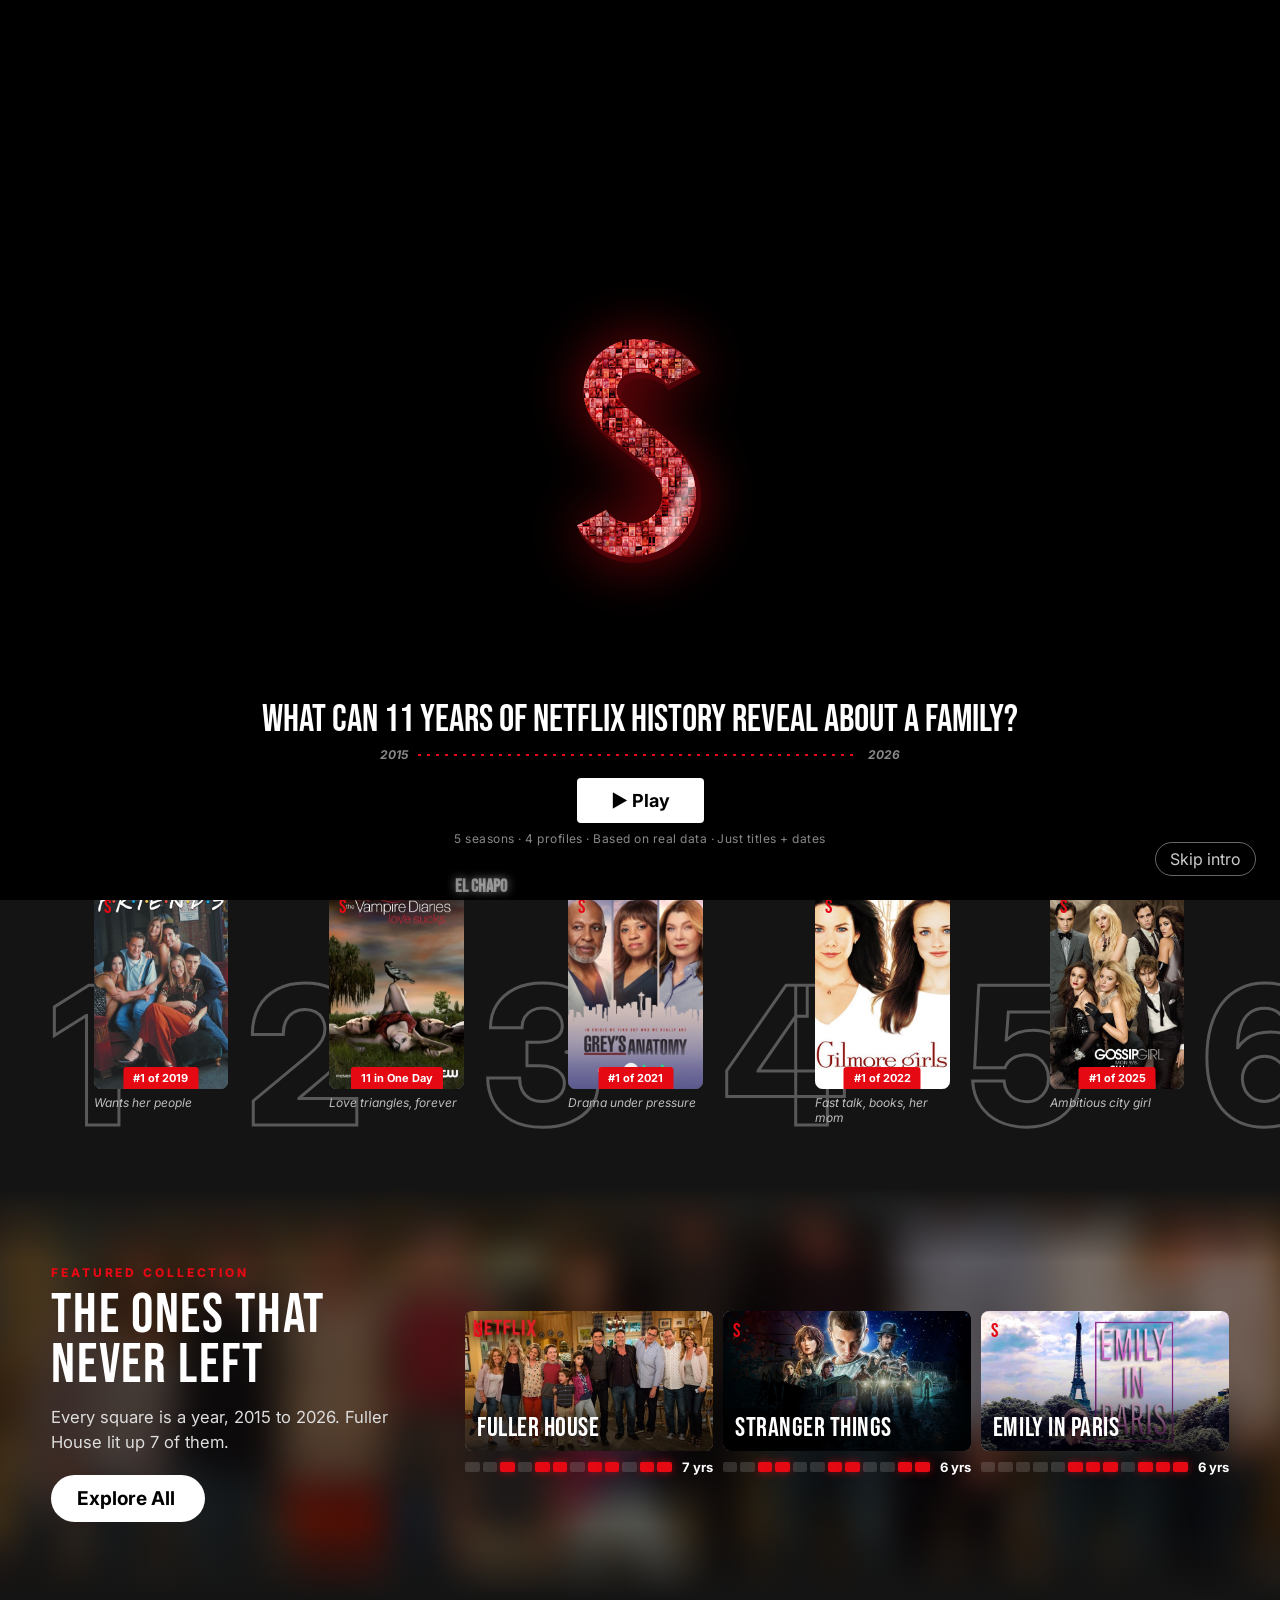
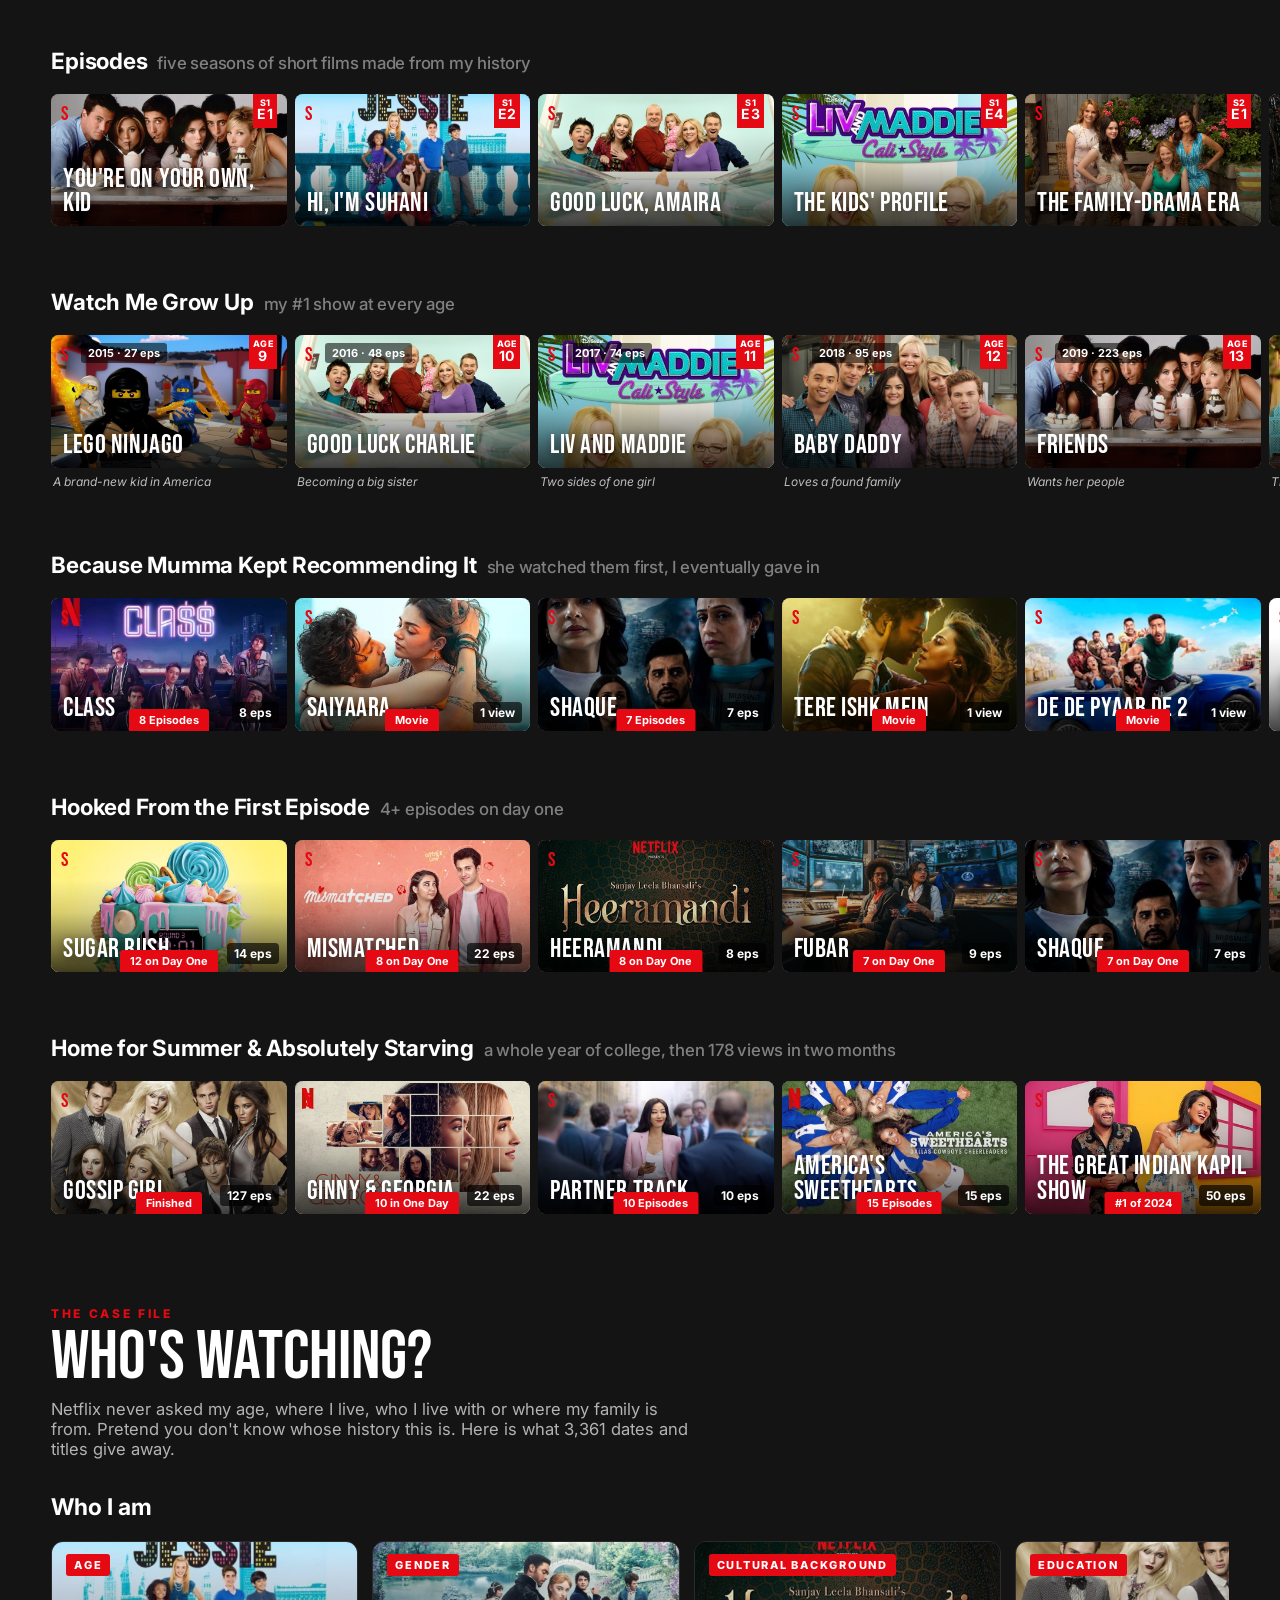
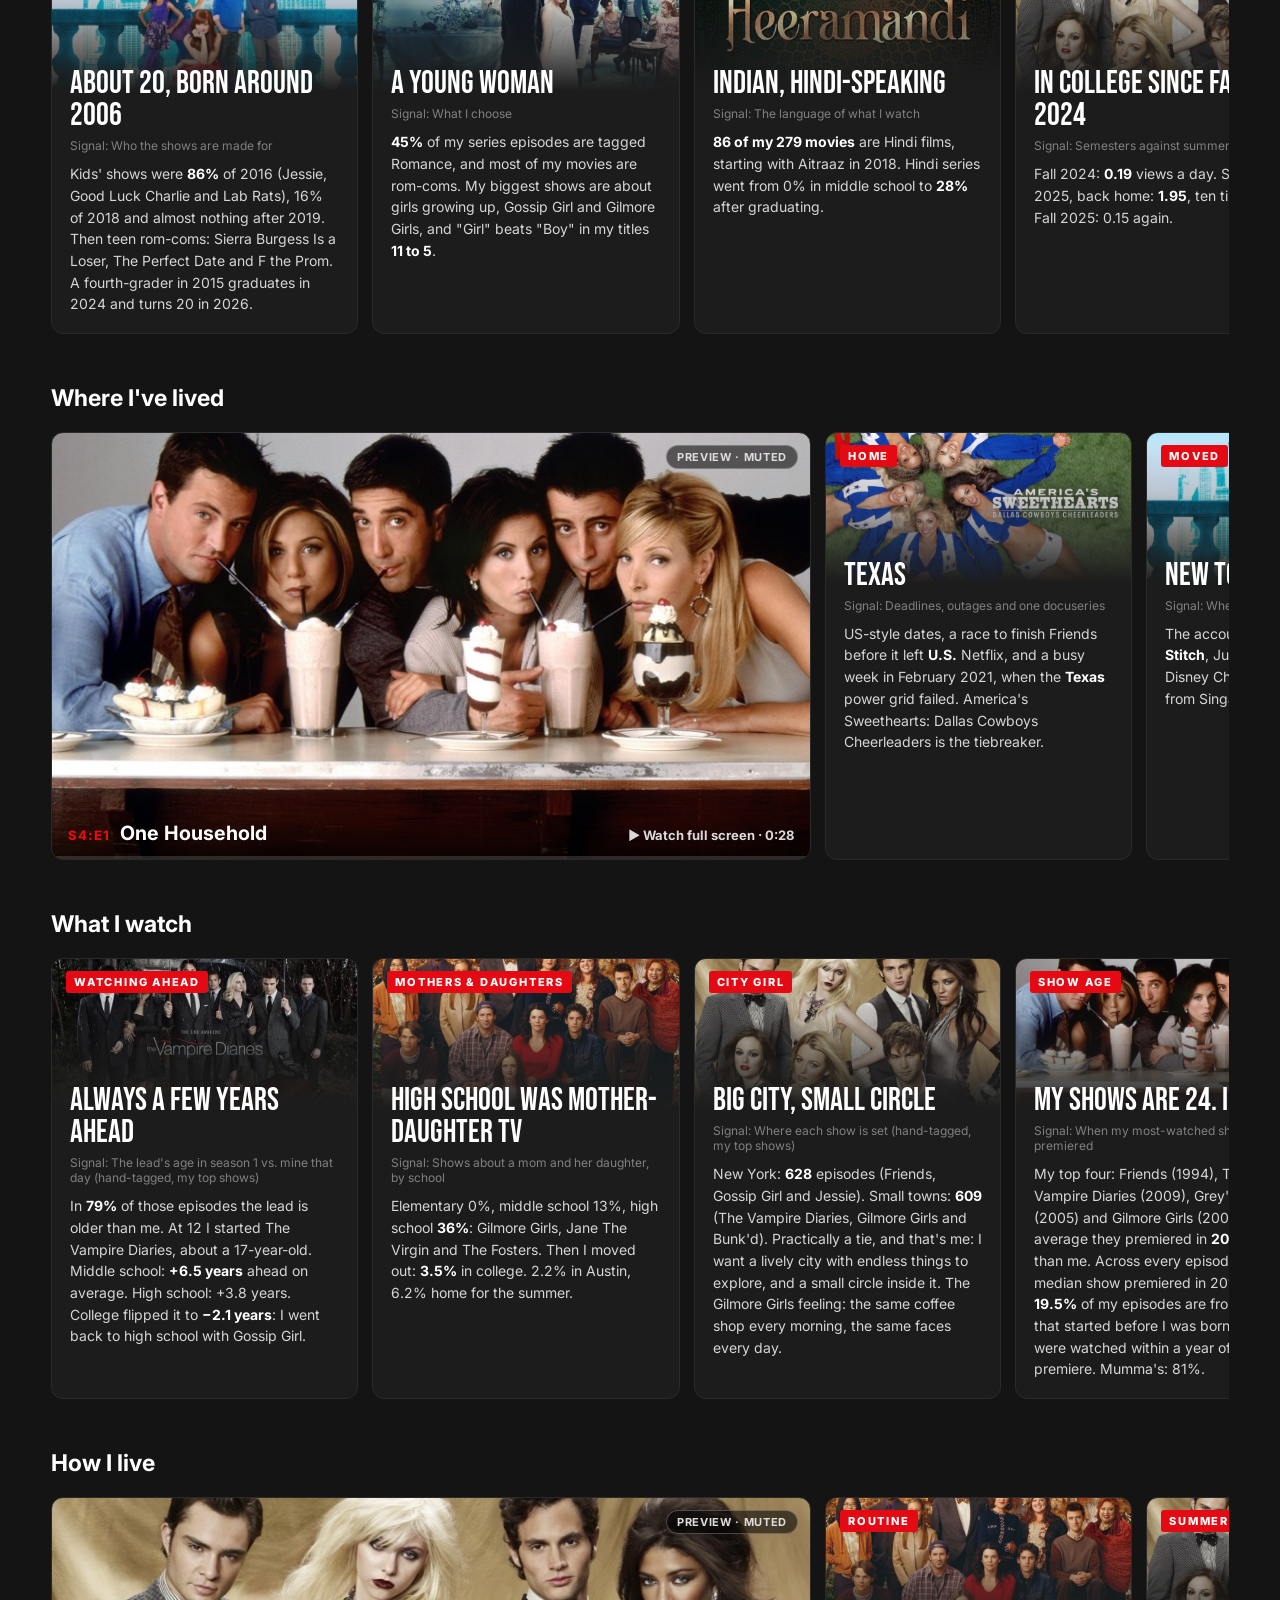
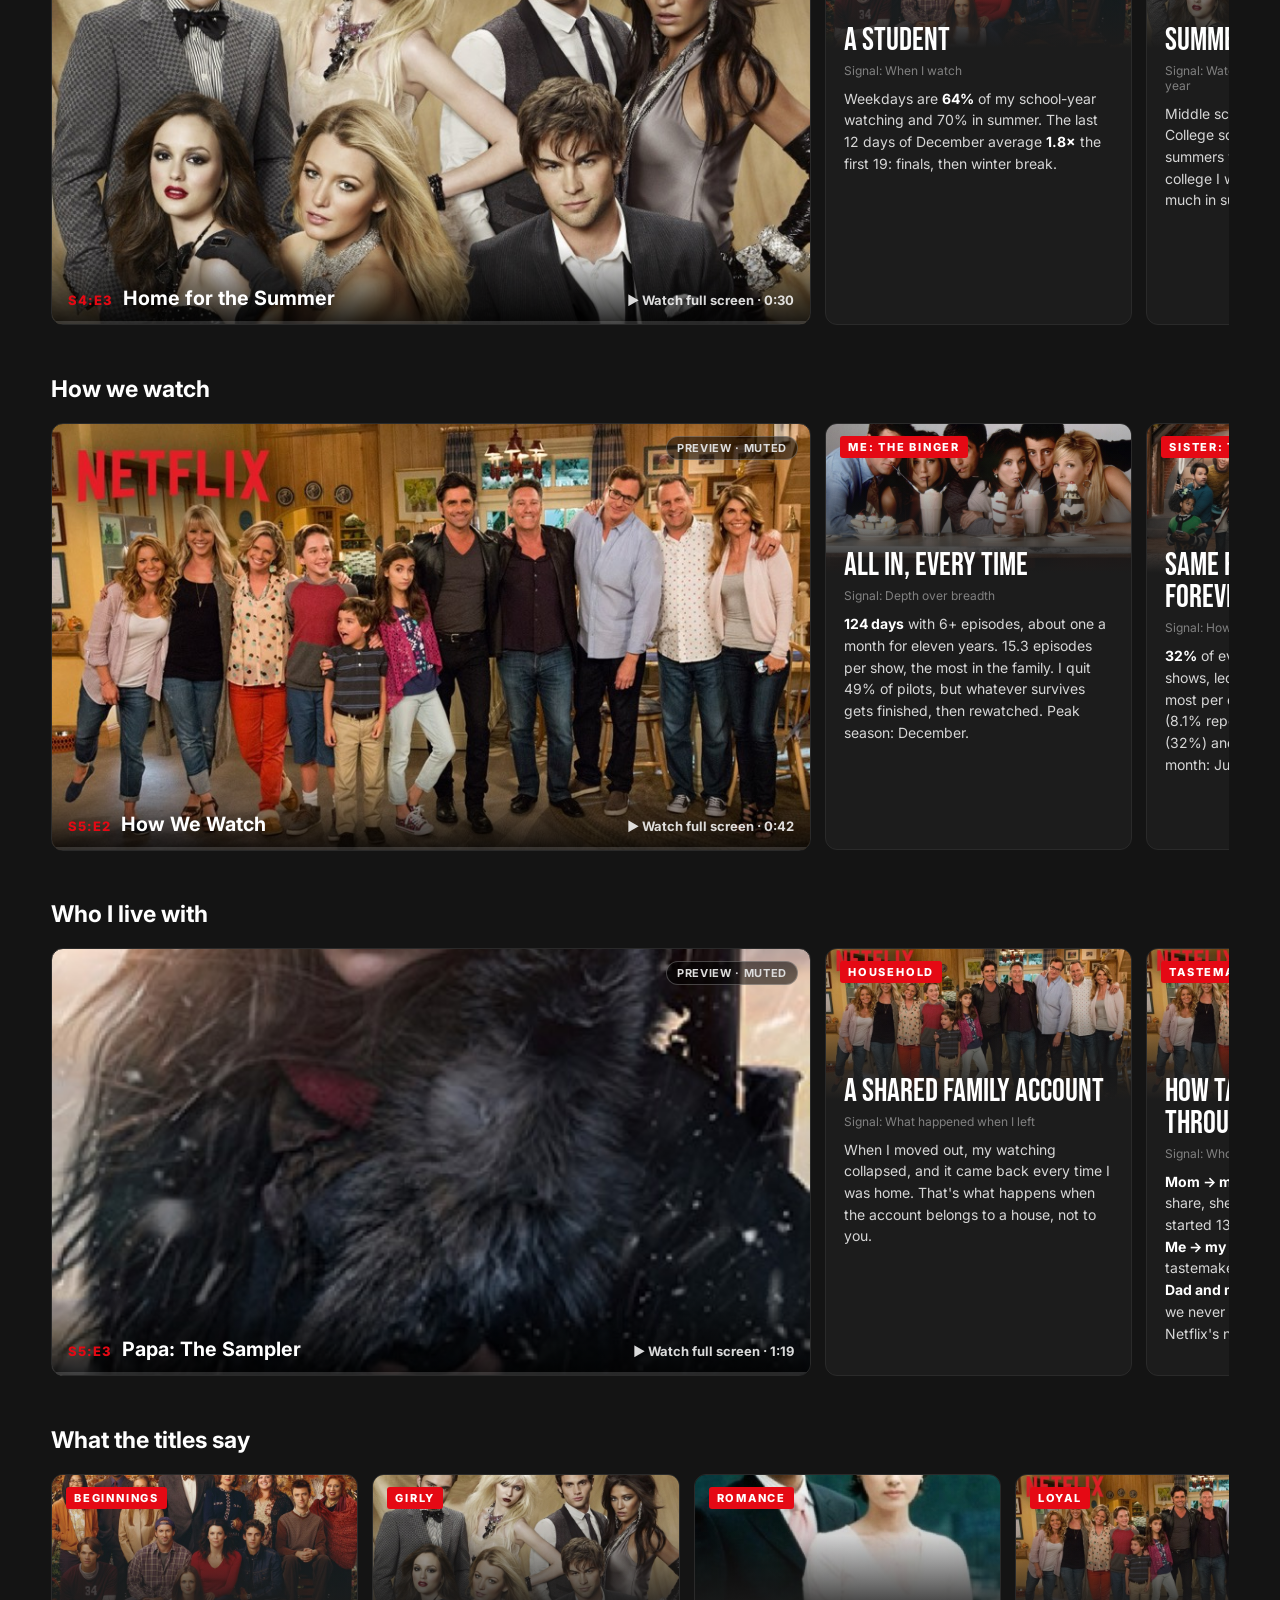
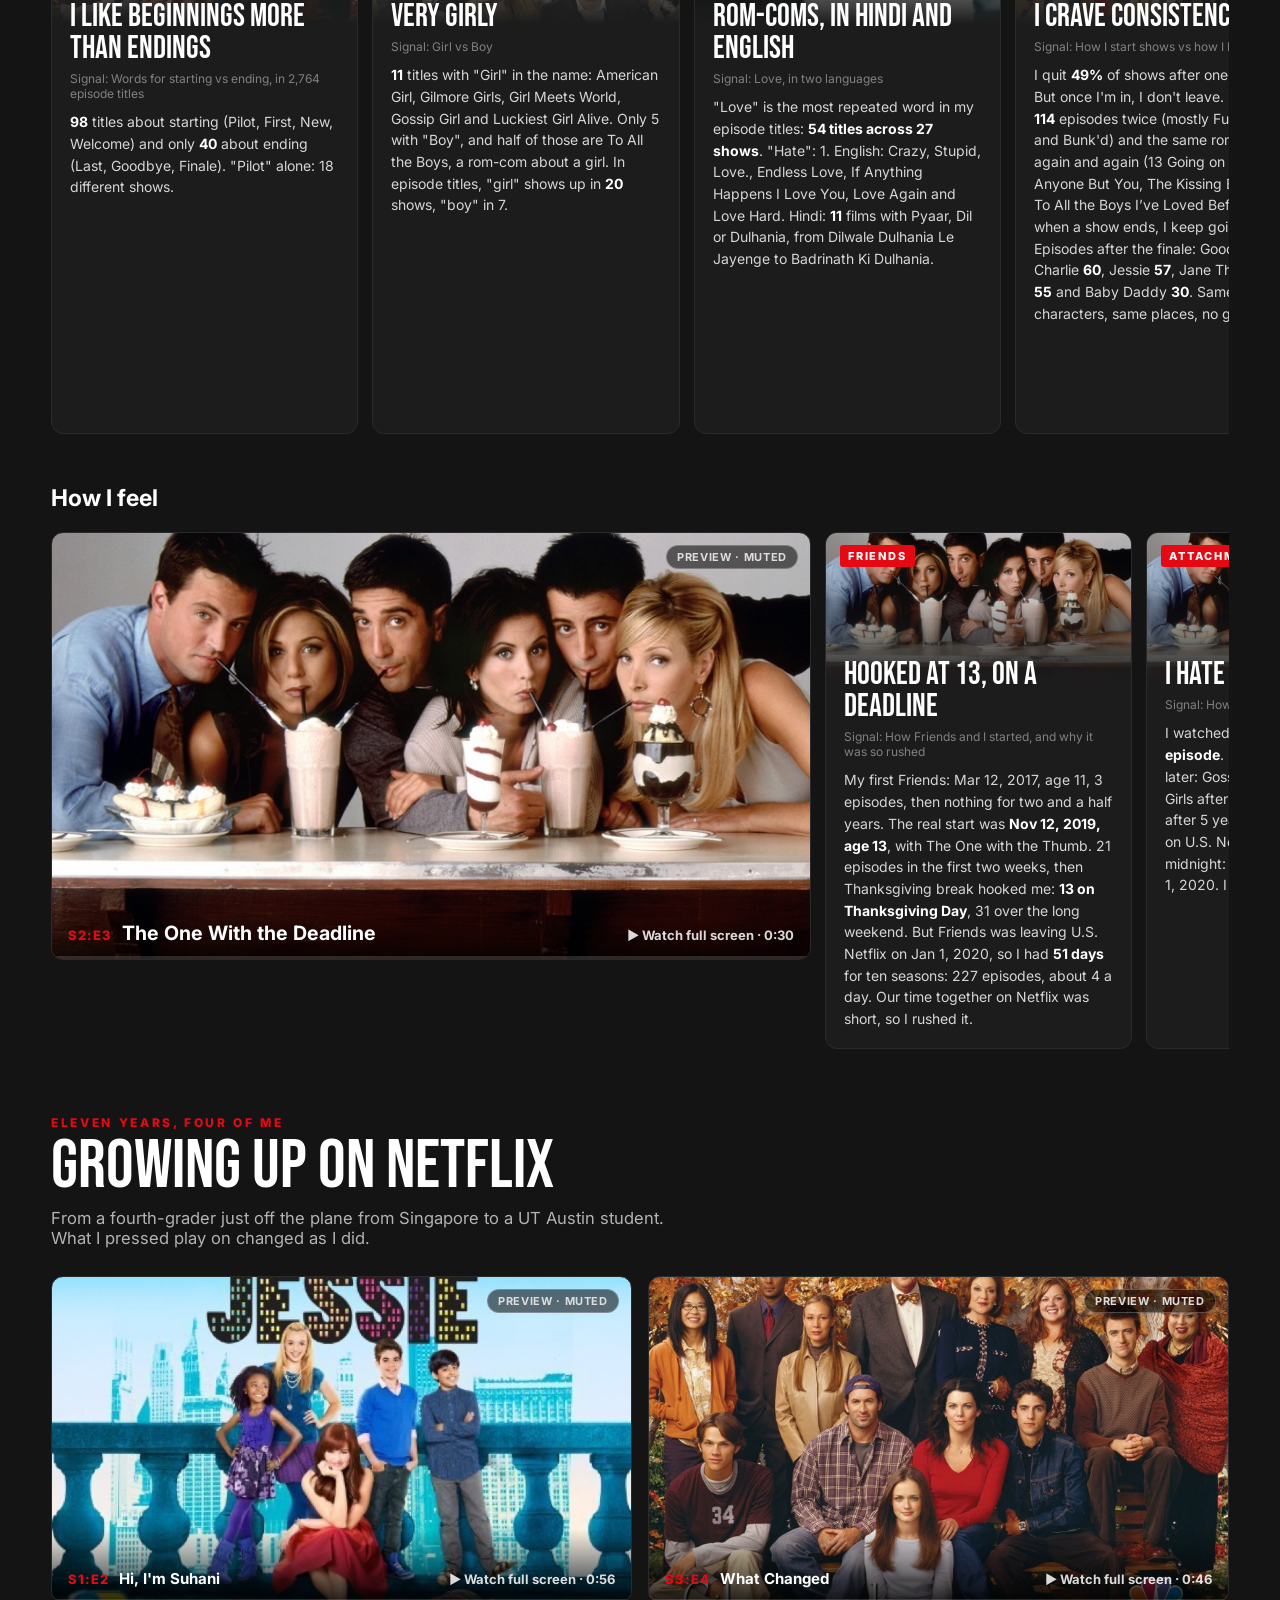
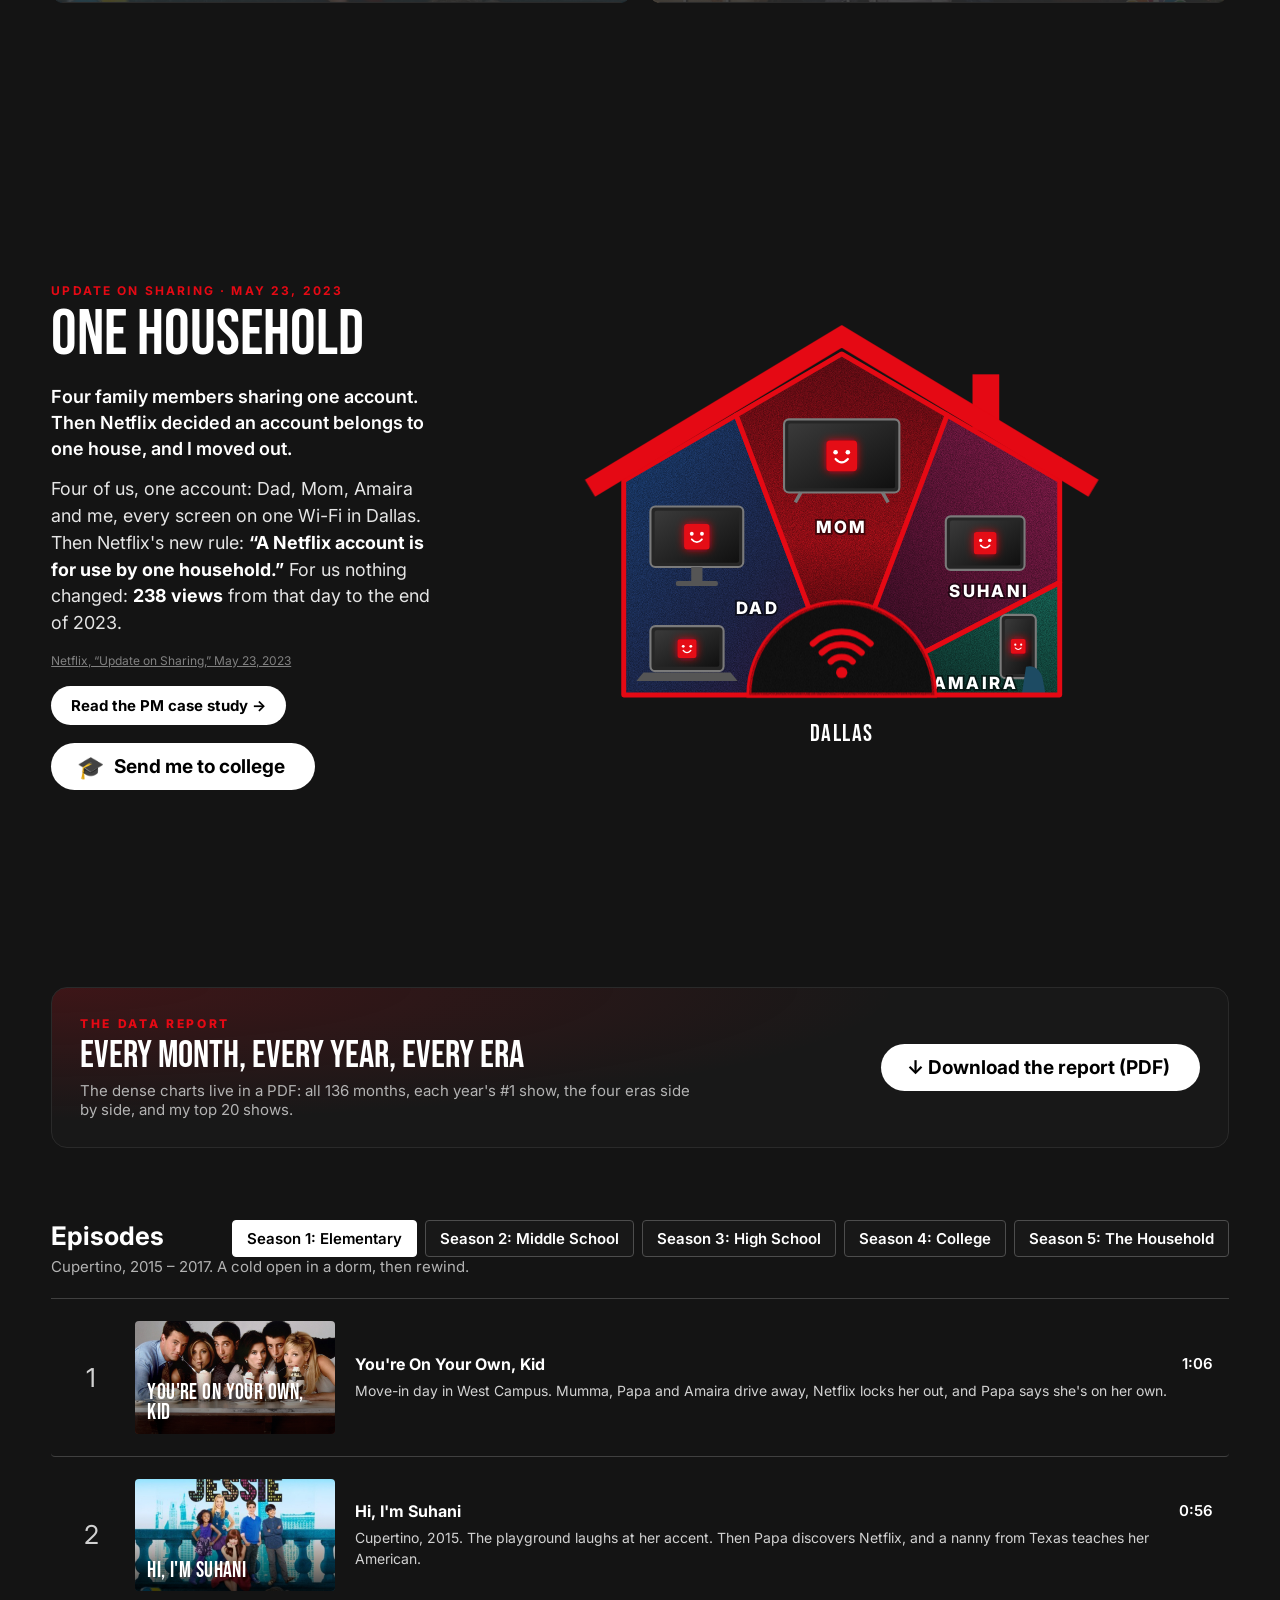
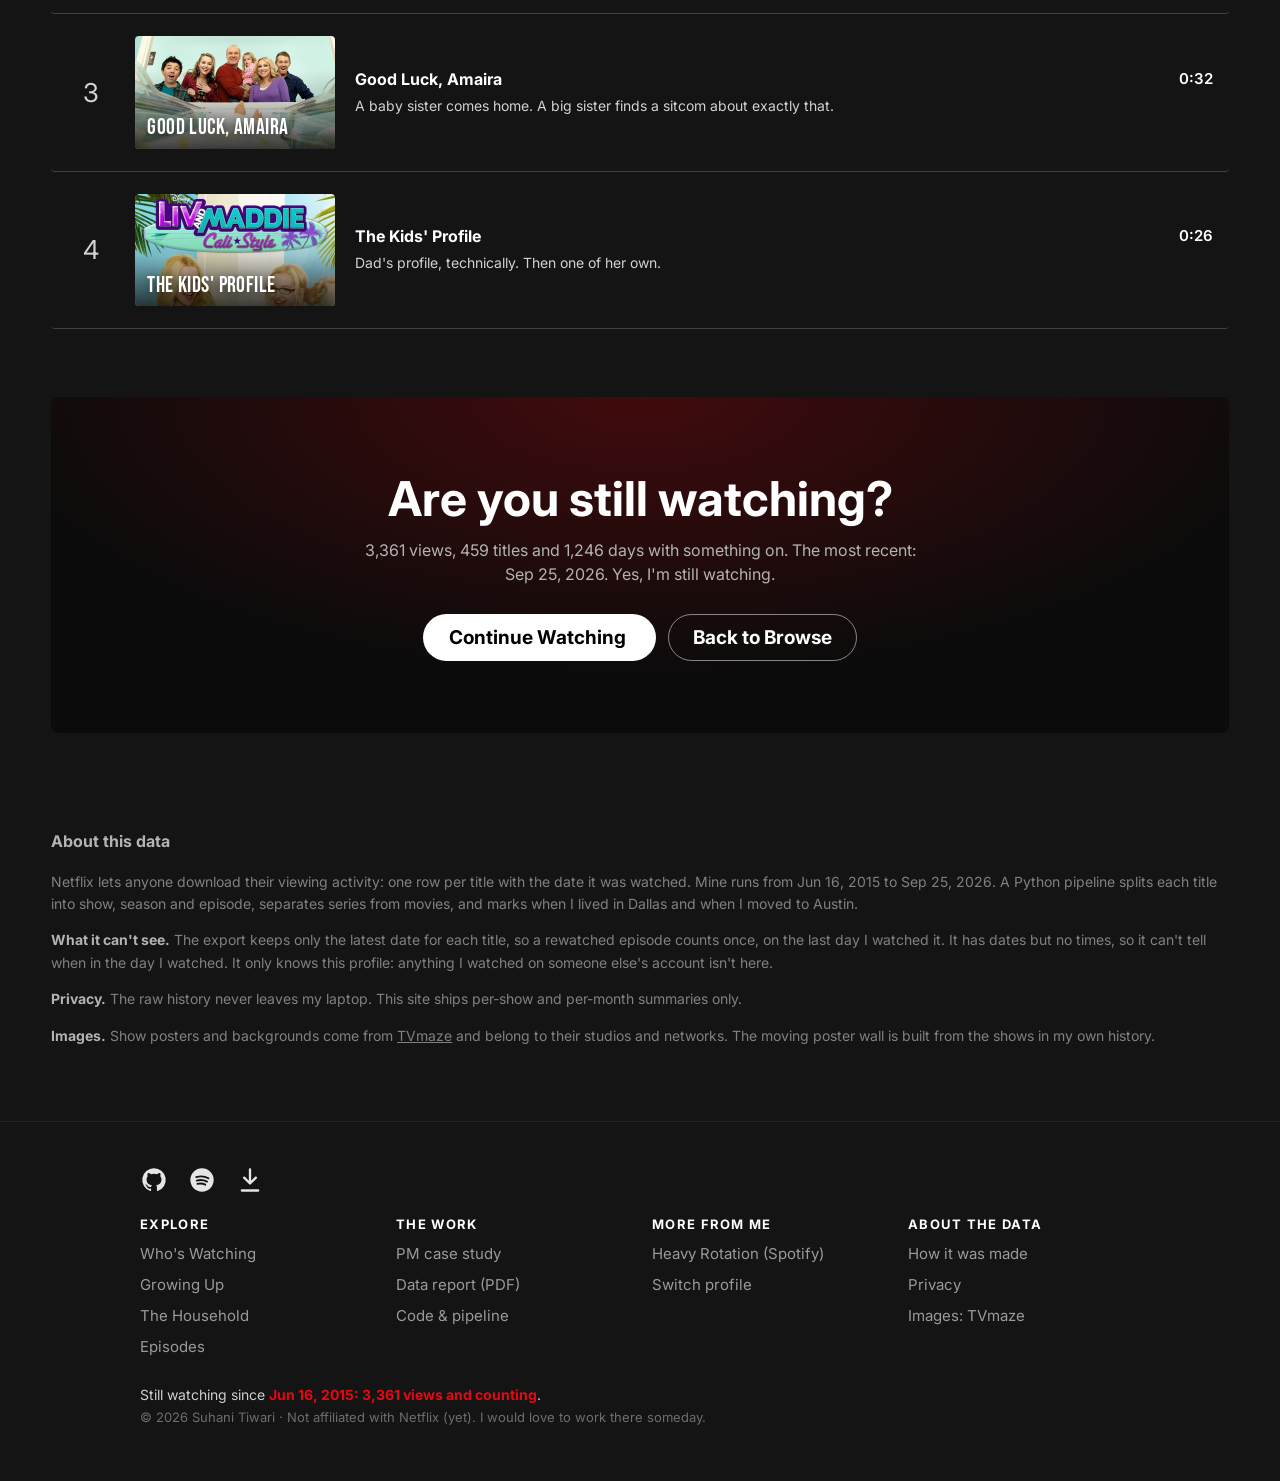
==== commit 964f9659: "Made of us: the intro S assembles from the family's posters, each profile face is rebuilt from that " ====
--- a/index.html
+++ b/index.html
@@ -282,6 +282,7 @@
 <div class="tooltip" id="tooltip" hidden></div>
 
 <script src="js/cast.js"></script>
+<script src="js/mosaic.js"></script>
 <script src="js/app.js"></script>
 </body>
 </html>
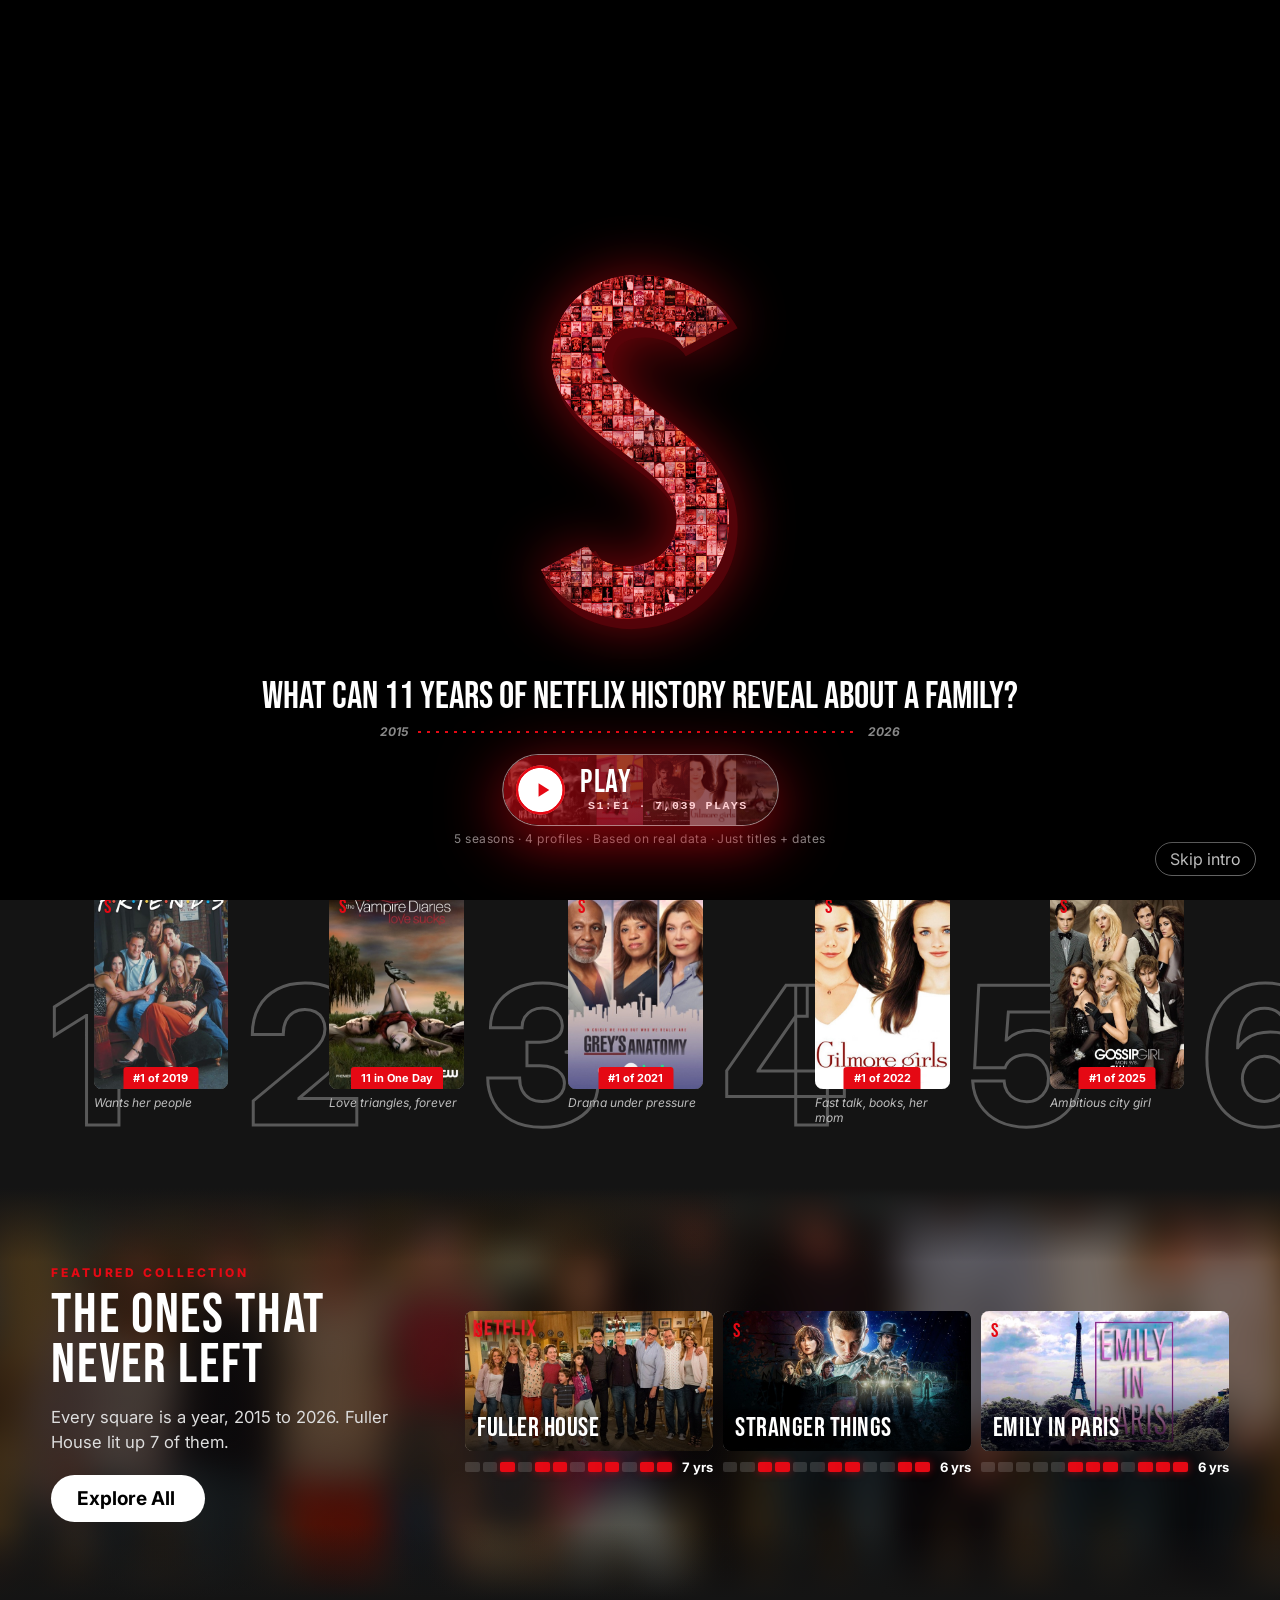
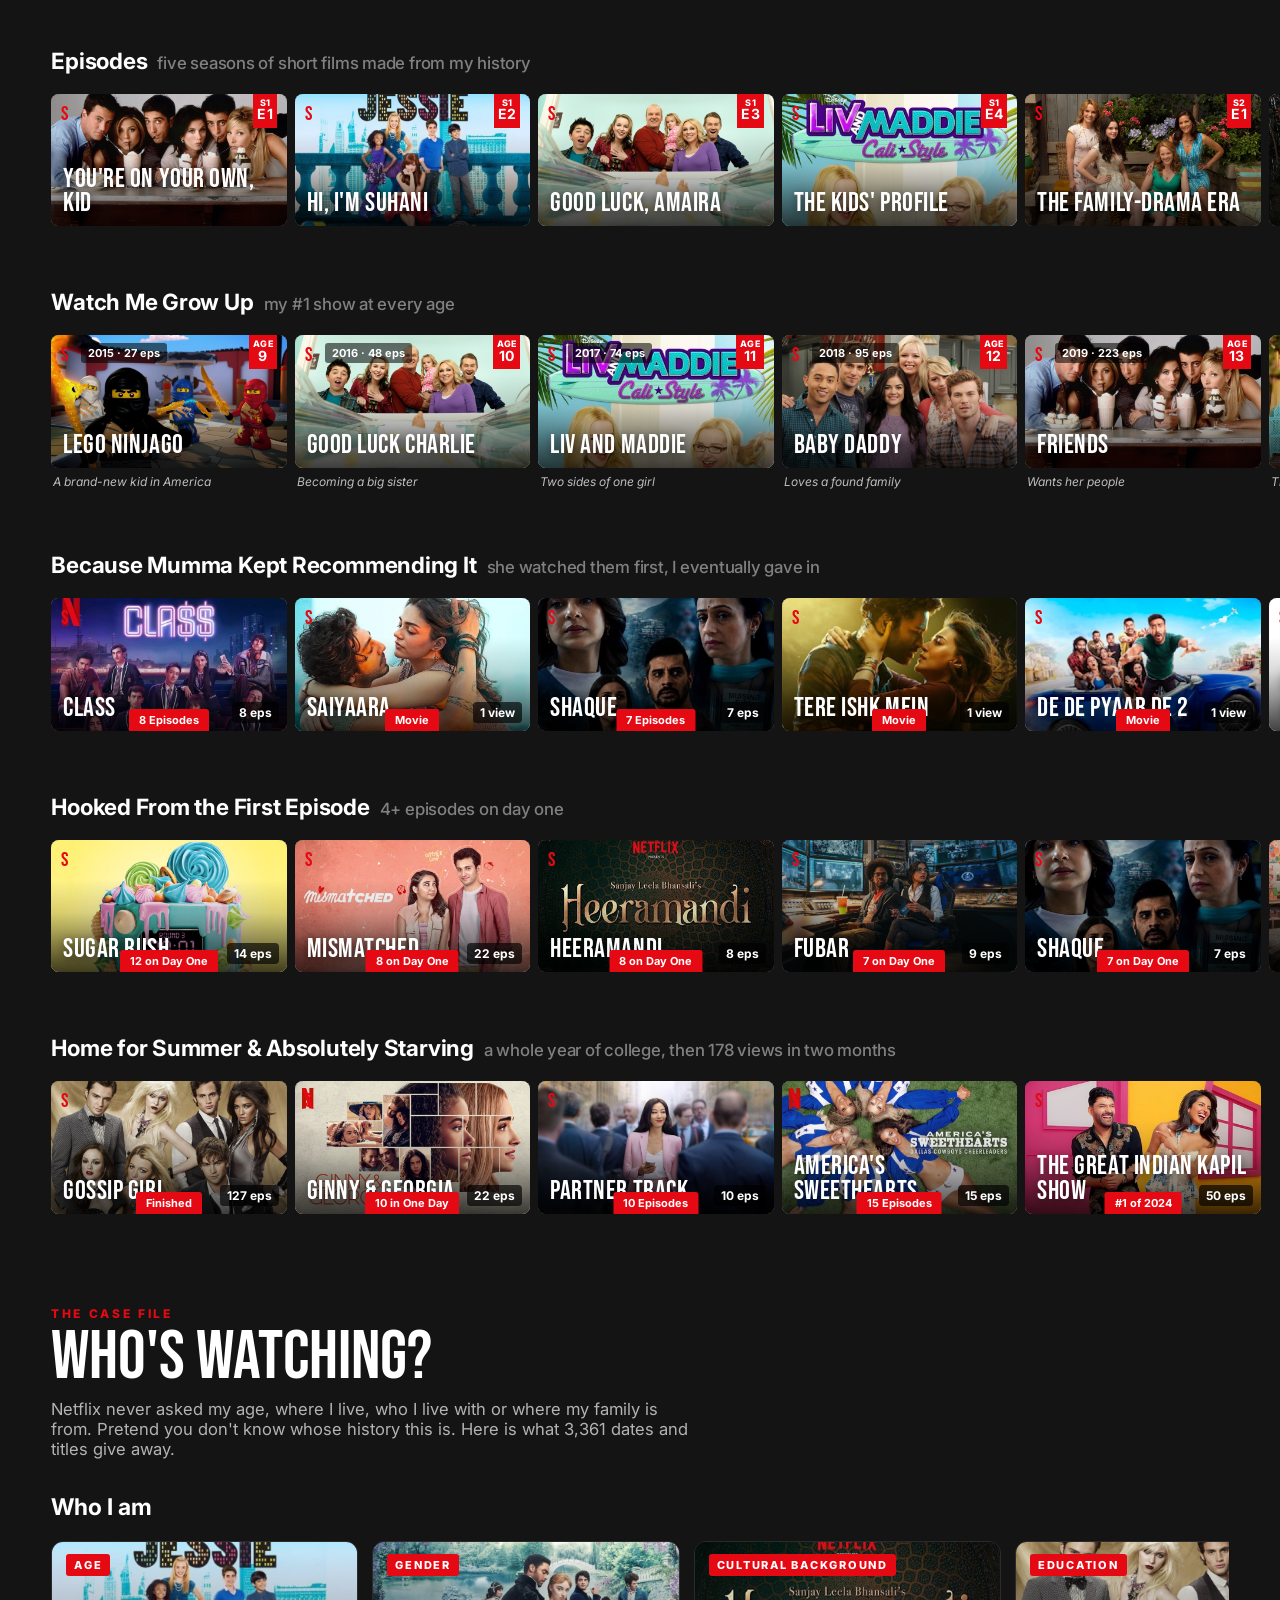
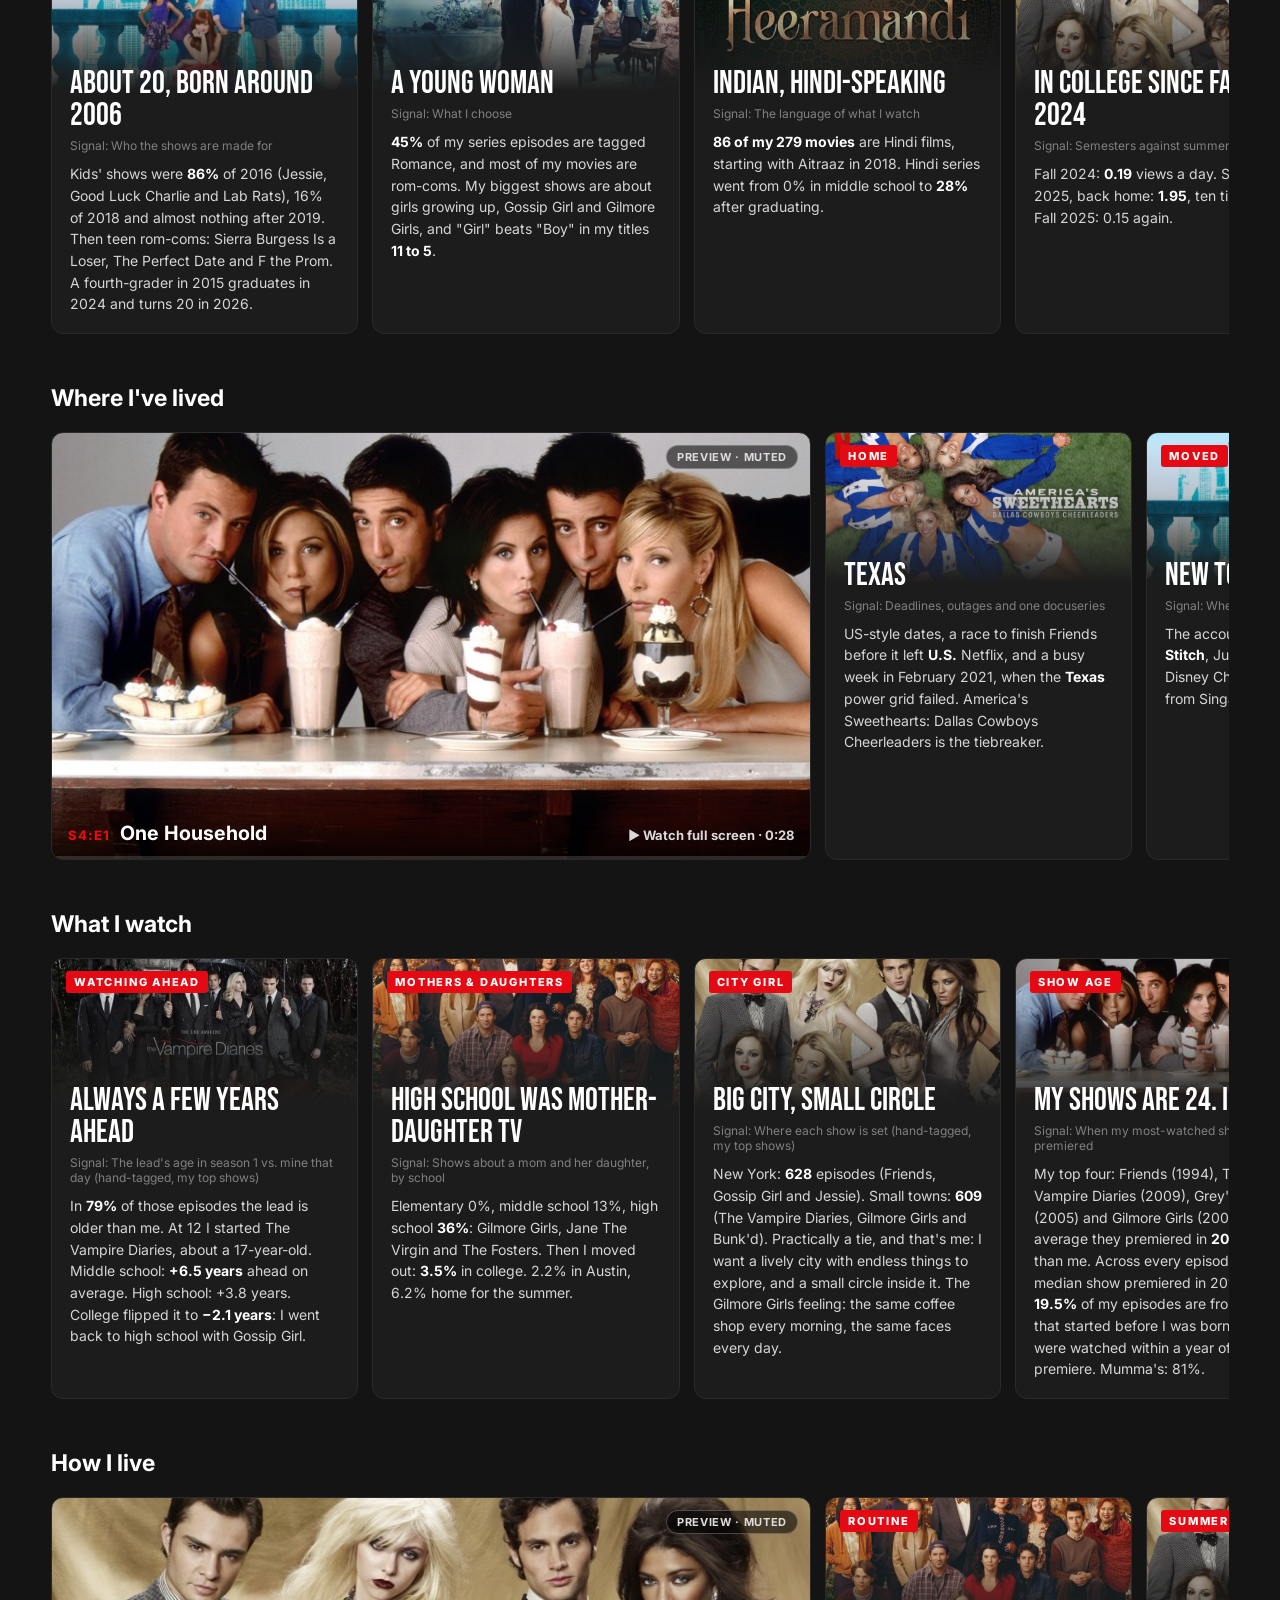
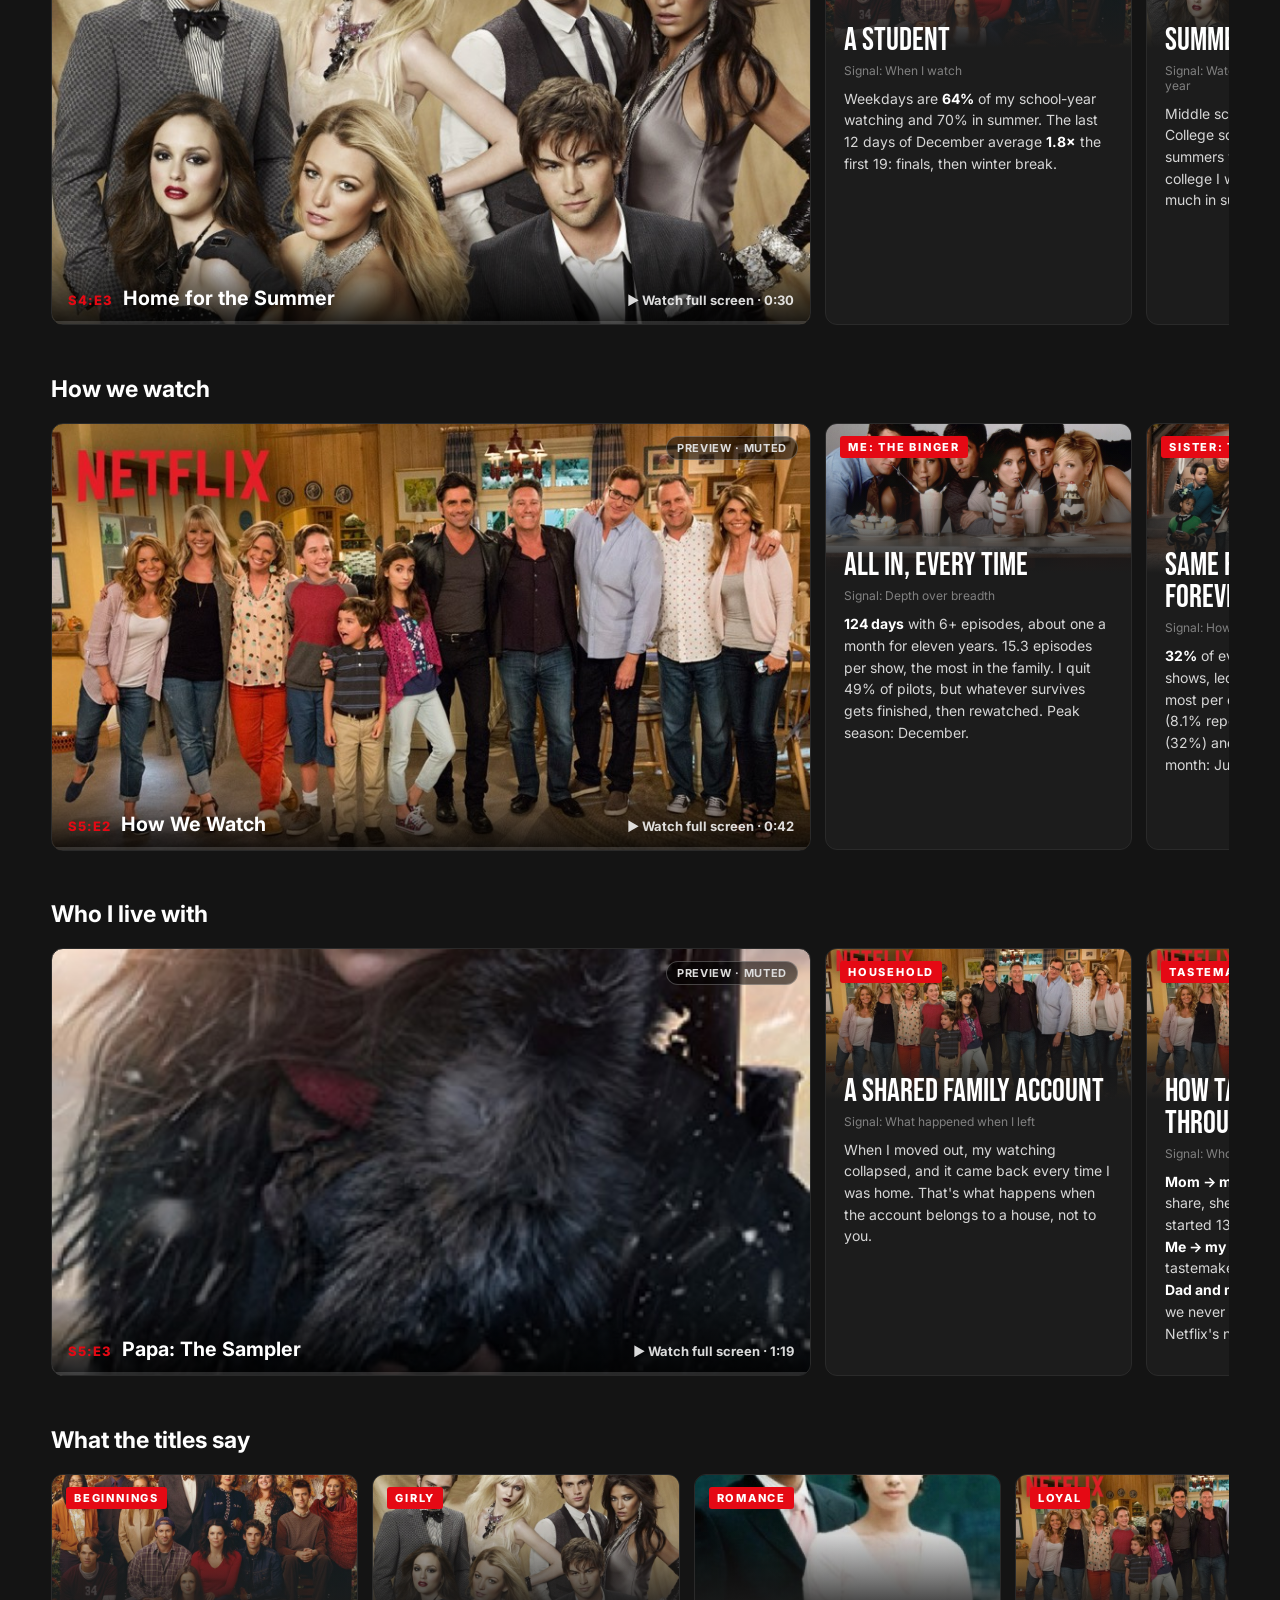
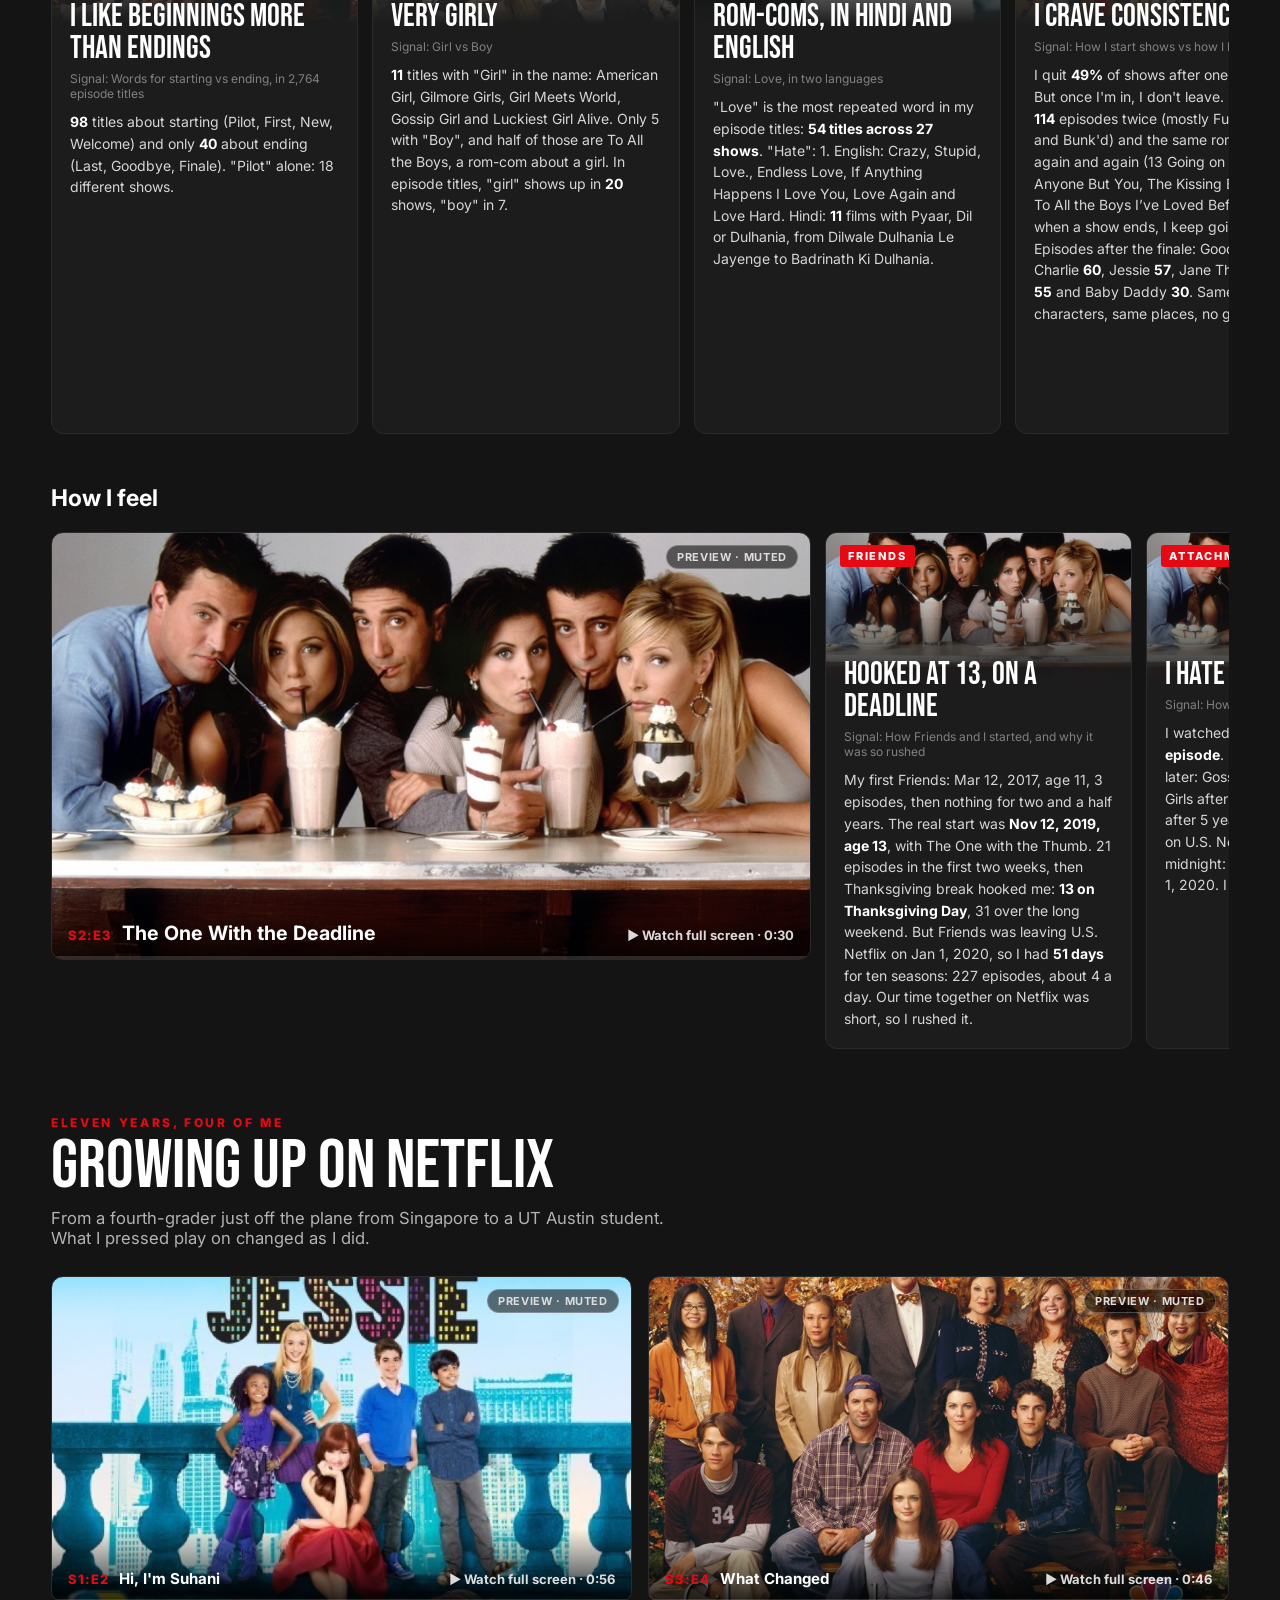
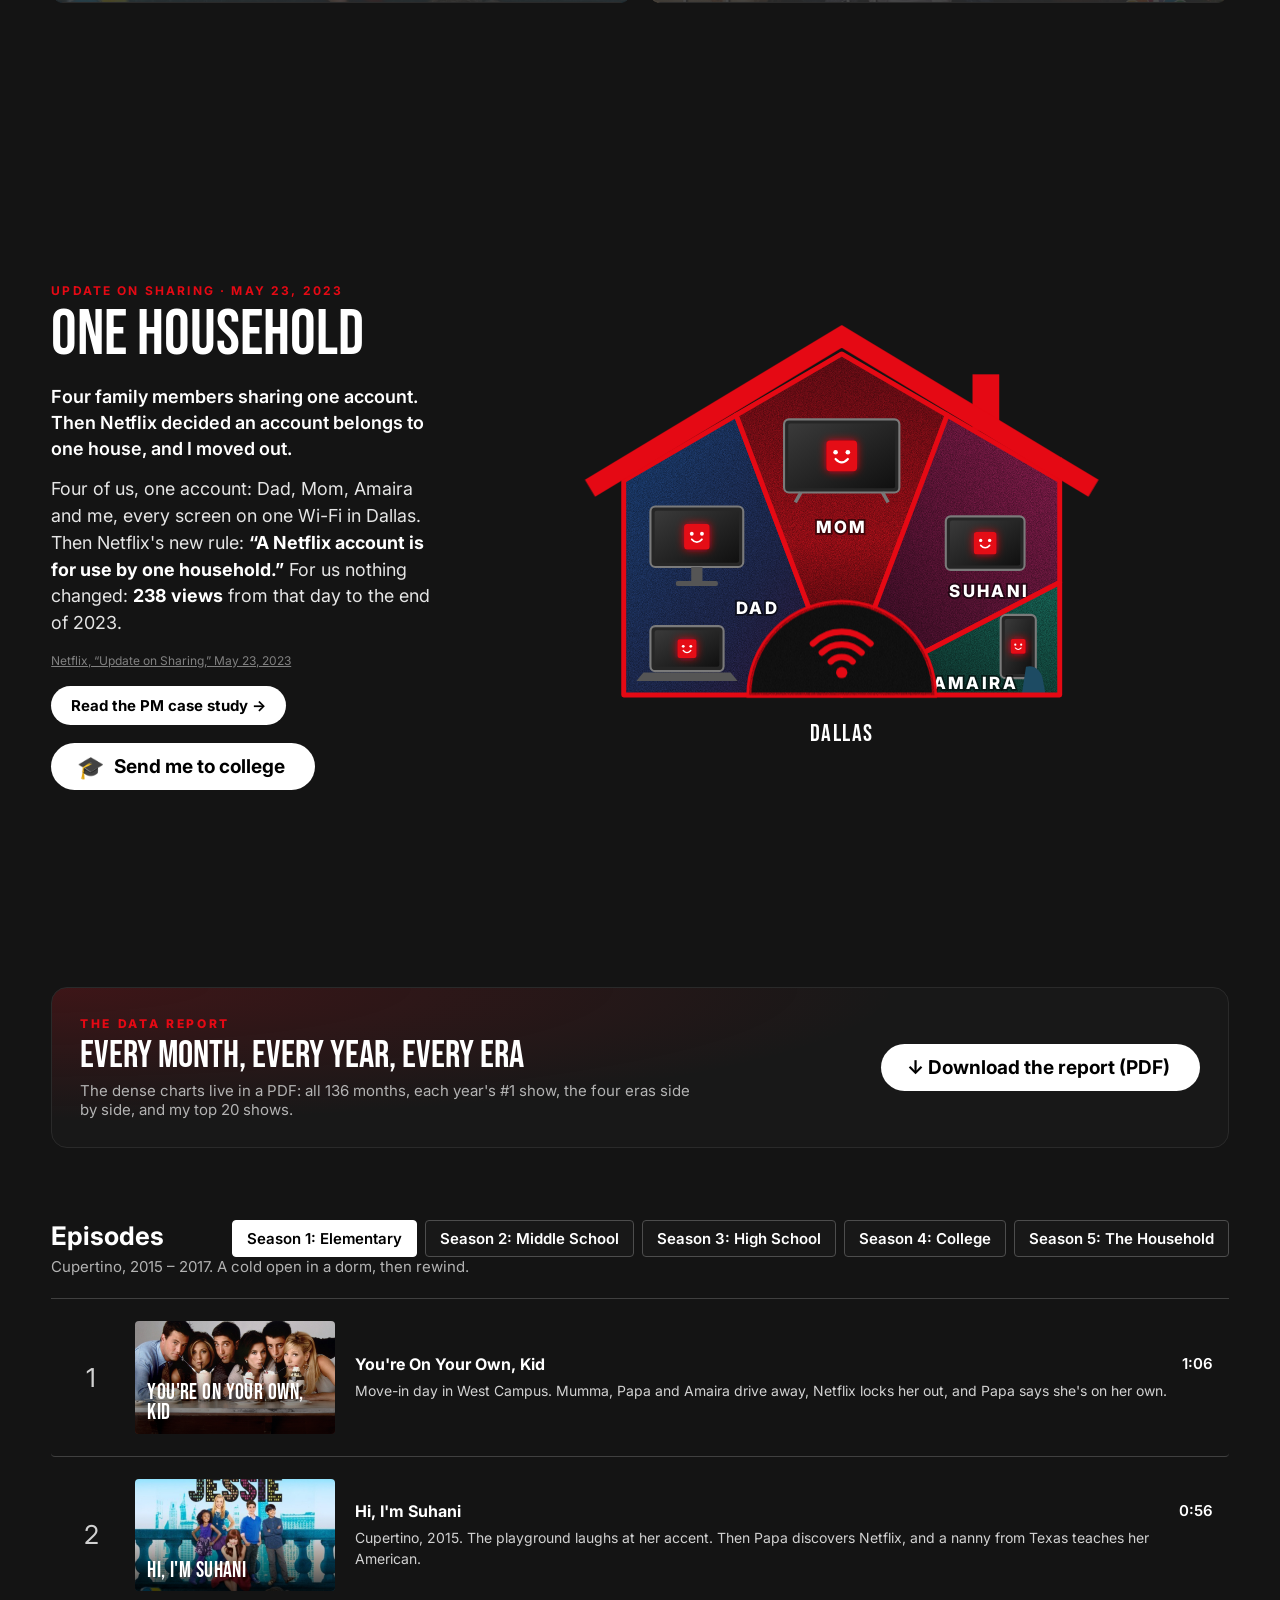
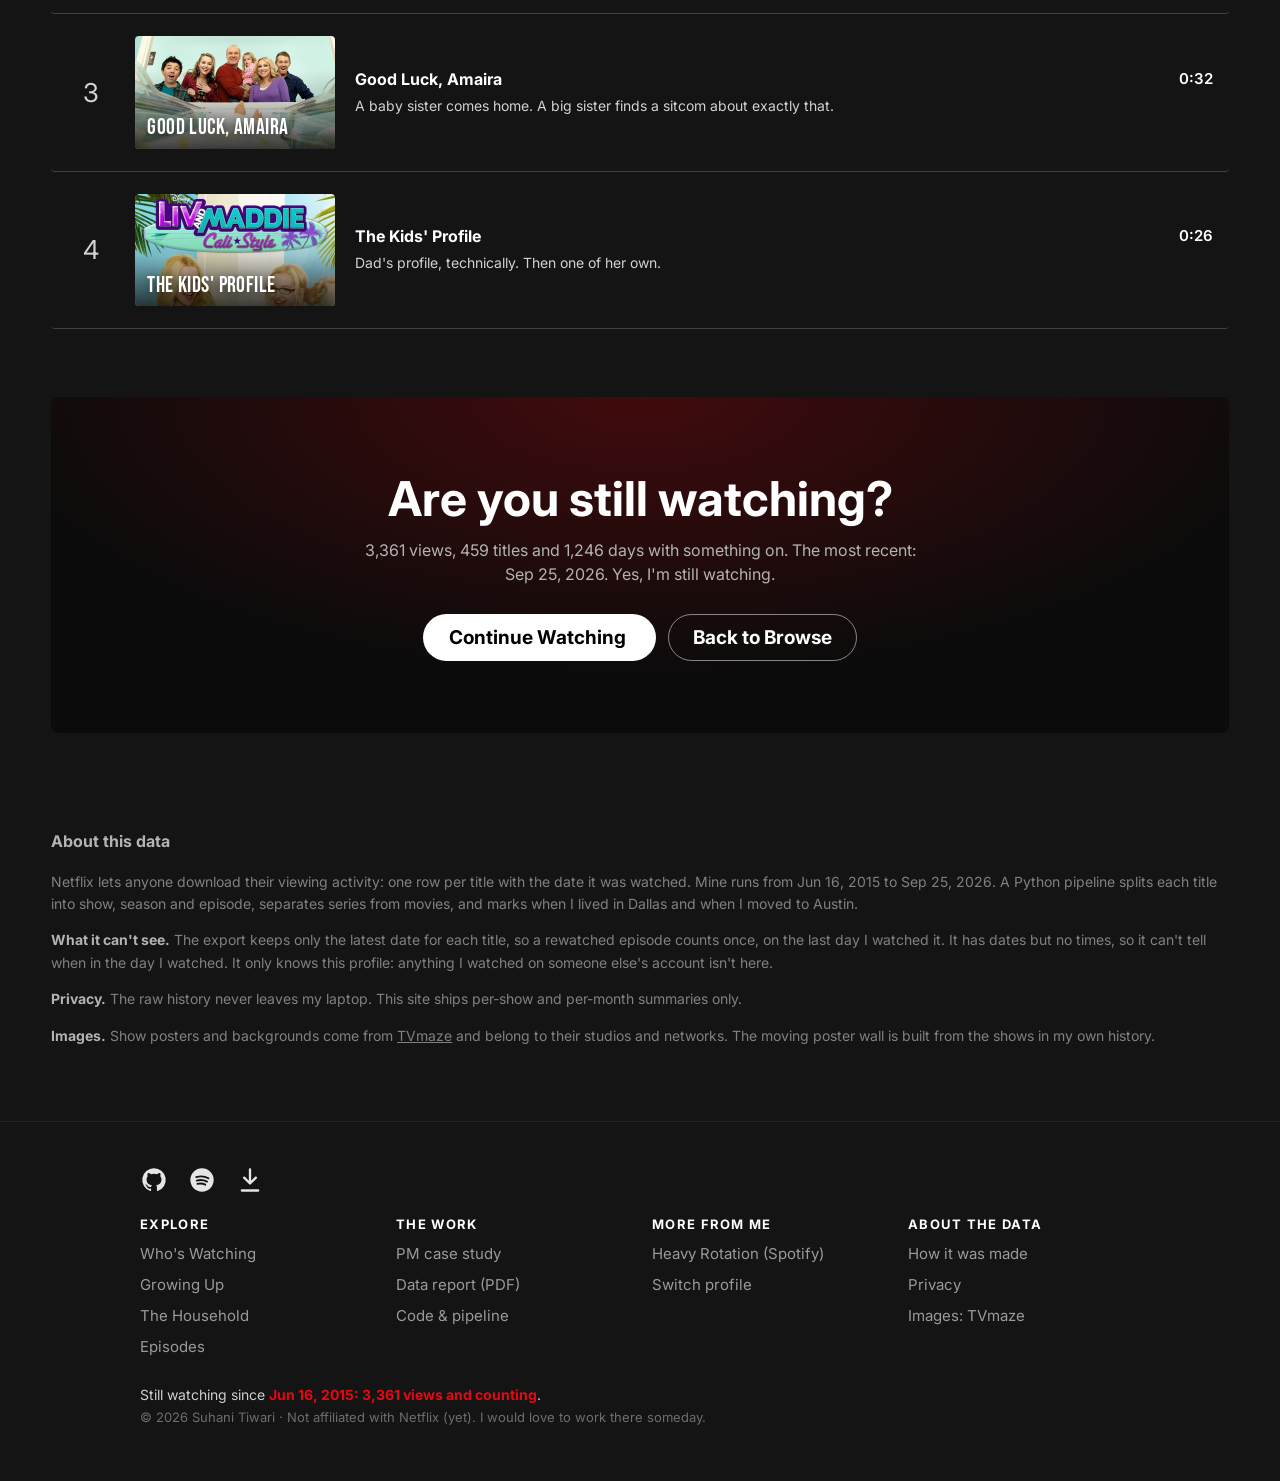
==== commit 1e36a9a7: "Intro is just the poster S; a livelier Play button; all four faces rebuild at once and names decode " ====
--- a/index.html
+++ b/index.html
@@ -32,7 +32,11 @@
     <span class="intro__hint">
       <b class="intro__q">What can 11 years of Netflix history reveal about a family?</b>
       <span class="intro__timeline" aria-hidden="true"><i>2015</i><span></span><i>2026</i></span>
-      <span class="intro__cta">▶ Play</span>
+      <span class="intro__cta">
+        <span class="intro__ctaReel" aria-hidden="true"></span>
+        <span class="intro__ctaIcon" aria-hidden="true"><svg viewBox="0 0 24 24"><path d="M8 5v14l11-7z" fill="currentColor"/></svg></span>
+        <span class="intro__ctaText"><b>Play</b><small>S1:E1 · 7,039 plays</small></span>
+      </span>
       <span class="intro__meta">5 seasons · 4 profiles · Based on real data · Just titles + dates</span>
     </span>
   </button>
--- a/css/style.css
+++ b/css/style.css
@@ -1495,7 +1495,7 @@
 /* ---------- Who's watching: bigger faces, and no names until the data works them out ---------- */
 .profile .avatar { width: clamp(112px, 12.5vw, 196px); }
 .profiles__title { font-size: clamp(34px, 4vw, 60px); }
-.profile__name { font-family: "Courier New", monospace; font-weight: 700; letter-spacing: .12em; text-transform: uppercase; font-size: clamp(12px, 1.05vw, 15px); color: #8a8a8a; transition: color .3s; }
+.profile__name { font-family: "Courier New", monospace; font-weight: 700; letter-spacing: .06em; white-space: pre; font-size: clamp(12px, 1.05vw, 15px); color: #8a8a8a; transition: color .3s; }
 .profile__name.is-named { font-family: Inter, sans-serif; letter-spacing: 0; text-transform: none; font-weight: 500; font-size: clamp(15px, 1.4vw, 21px); color: #e5e5e5; }
 .profile__ev { min-height: 1.2em; margin-top: -4px; font: 700 10px/1.2 "Courier New", monospace; letter-spacing: .14em; text-transform: uppercase; color: #e50914; text-shadow: 0 0 8px rgba(229, 9, 20, .6); opacity: .9; transition: opacity .5s; max-width: 100%; overflow: hidden; white-space: nowrap; text-overflow: ellipsis; }
 .profile__ev:empty { opacity: 0; }
@@ -1517,3 +1517,39 @@
 .avatar.is-reconstructing { box-shadow: 0 0 0 1px rgba(229, 9, 20, .8), 0 0 40px rgba(229, 9, 20, .45); transform: scale(1.04); transition: transform .4s; }
 .avatar.is-revealed { animation: faceLock .5s ease-out; }
 @keyframes faceLock { 0% { box-shadow: 0 0 0 3px #fff, 0 0 60px rgba(255, 255, 255, .6); } 100% { box-shadow: none; } }
+
+/* ---------- The intro S as a mosaic of the family's posters (js/mosaic.js) ---------- */
+/* Bigger than the plain S so the posters read; the boot lines move down to clear it. */
+.intro.has-mosaic .intro__logo { width: min(clamp(150px, 24vw, 300px), 27vh); }
+.intro.has-mosaic .intro__boot { top: calc(50% + 21.5vh + 14px); }
+
+/* ---------- the intro's Play button: a pulsing play disc, a light sweep, and the family's posters underneath ---------- */
+.intro__hint { z-index: 3; }
+.intro__hint::before { content: ""; position: absolute; inset: -40px -10vw -8vh; z-index: -1; pointer-events: none;
+  background: radial-gradient(60% 70% at 50% 60%, rgba(0, 0, 0, .85), transparent 75%); }
+.intro__cta { position: relative; isolation: isolate; overflow: hidden; display: inline-flex; align-items: center; gap: 14px;
+  margin-top: 10px; padding: 10px 28px 10px 12px; border-radius: 999px; background: #fff; color: #111;
+  box-shadow: 0 0 0 1px rgba(255, 255, 255, .25), 0 10px 40px rgba(229, 9, 20, .35); transition: color .35s, transform .35s, box-shadow .35s; }
+.intro__cta::after { content: ""; position: absolute; inset: 0; z-index: 2; pointer-events: none;
+  background: linear-gradient(105deg, transparent 35%, rgba(255, 255, 255, .7) 50%, transparent 65%); transform: translateX(-120%);
+  animation: ctaSweep 3.2s ease-in-out 5s infinite; }
+@keyframes ctaSweep { 0%, 60% { transform: translateX(-120%); } 100% { transform: translateX(120%); } }
+.intro__ctaReel { position: absolute; inset: 0; z-index: -1; opacity: 0; overflow: hidden; background: #000; transition: opacity .4s; }
+.intro__ctaReel span { display: flex; height: 100%; width: max-content; animation: ctaReel 14s linear infinite; }
+.intro__ctaReel img { height: 100%; width: auto; aspect-ratio: 2 / 3; object-fit: cover; filter: saturate(.7) brightness(.55); }
+.intro__ctaReel::after { content: ""; position: absolute; inset: 0; background: linear-gradient(90deg, rgba(229, 9, 20, .55), rgba(120, 0, 10, .35)); }
+@keyframes ctaReel { to { transform: translateX(-50%); } }
+.intro__ctaIcon { position: relative; flex: none; display: grid; place-items: center; width: 46px; height: 46px; border-radius: 50%; background: var(--red); color: #fff; }
+.intro__ctaIcon svg { width: 22px; height: 22px; margin-left: 3px; }
+.intro__ctaIcon::before, .intro__ctaIcon::after { content: ""; position: absolute; inset: 0; border-radius: 50%; border: 2px solid var(--red); animation: ctaPulse 2.2s ease-out infinite; }
+.intro__ctaIcon::after { animation-delay: 1.1s; }
+@keyframes ctaPulse { from { transform: scale(1); opacity: .9; } to { transform: scale(1.9); opacity: 0; } }
+.intro__ctaText { display: grid; text-align: left; line-height: 1.1; }
+.intro__ctaText b { font: 400 30px/1 var(--display); letter-spacing: .04em; }
+.intro__ctaText small { font: 600 11px/1.3 "Courier New", monospace; letter-spacing: .12em; text-transform: uppercase; color: #666; transition: color .35s; }
+.intro__start:hover .intro__cta, .intro__start:focus-visible .intro__cta { color: #fff; transform: scale(1.06); box-shadow: 0 0 0 1px rgba(255, 255, 255, .5), 0 14px 60px rgba(229, 9, 20, .7); }
+.intro__start:hover .intro__ctaReel, .intro__start:focus-visible .intro__ctaReel { opacity: 1; }
+.intro__start:hover .intro__ctaText small, .intro__start:focus-visible .intro__ctaText small { color: #ffd0d3; }
+.intro__start:hover .intro__ctaIcon, .intro__start:focus-visible .intro__ctaIcon { background: #fff; color: var(--red); }
+.intro__start:hover .intro__ctaIcon::before, .intro__start:hover .intro__ctaIcon::after { border-color: #fff; }
+@media (prefers-reduced-motion: reduce) { .intro__cta::after, .intro__ctaIcon::before, .intro__ctaIcon::after, .intro__ctaReel span { animation: none; } }
